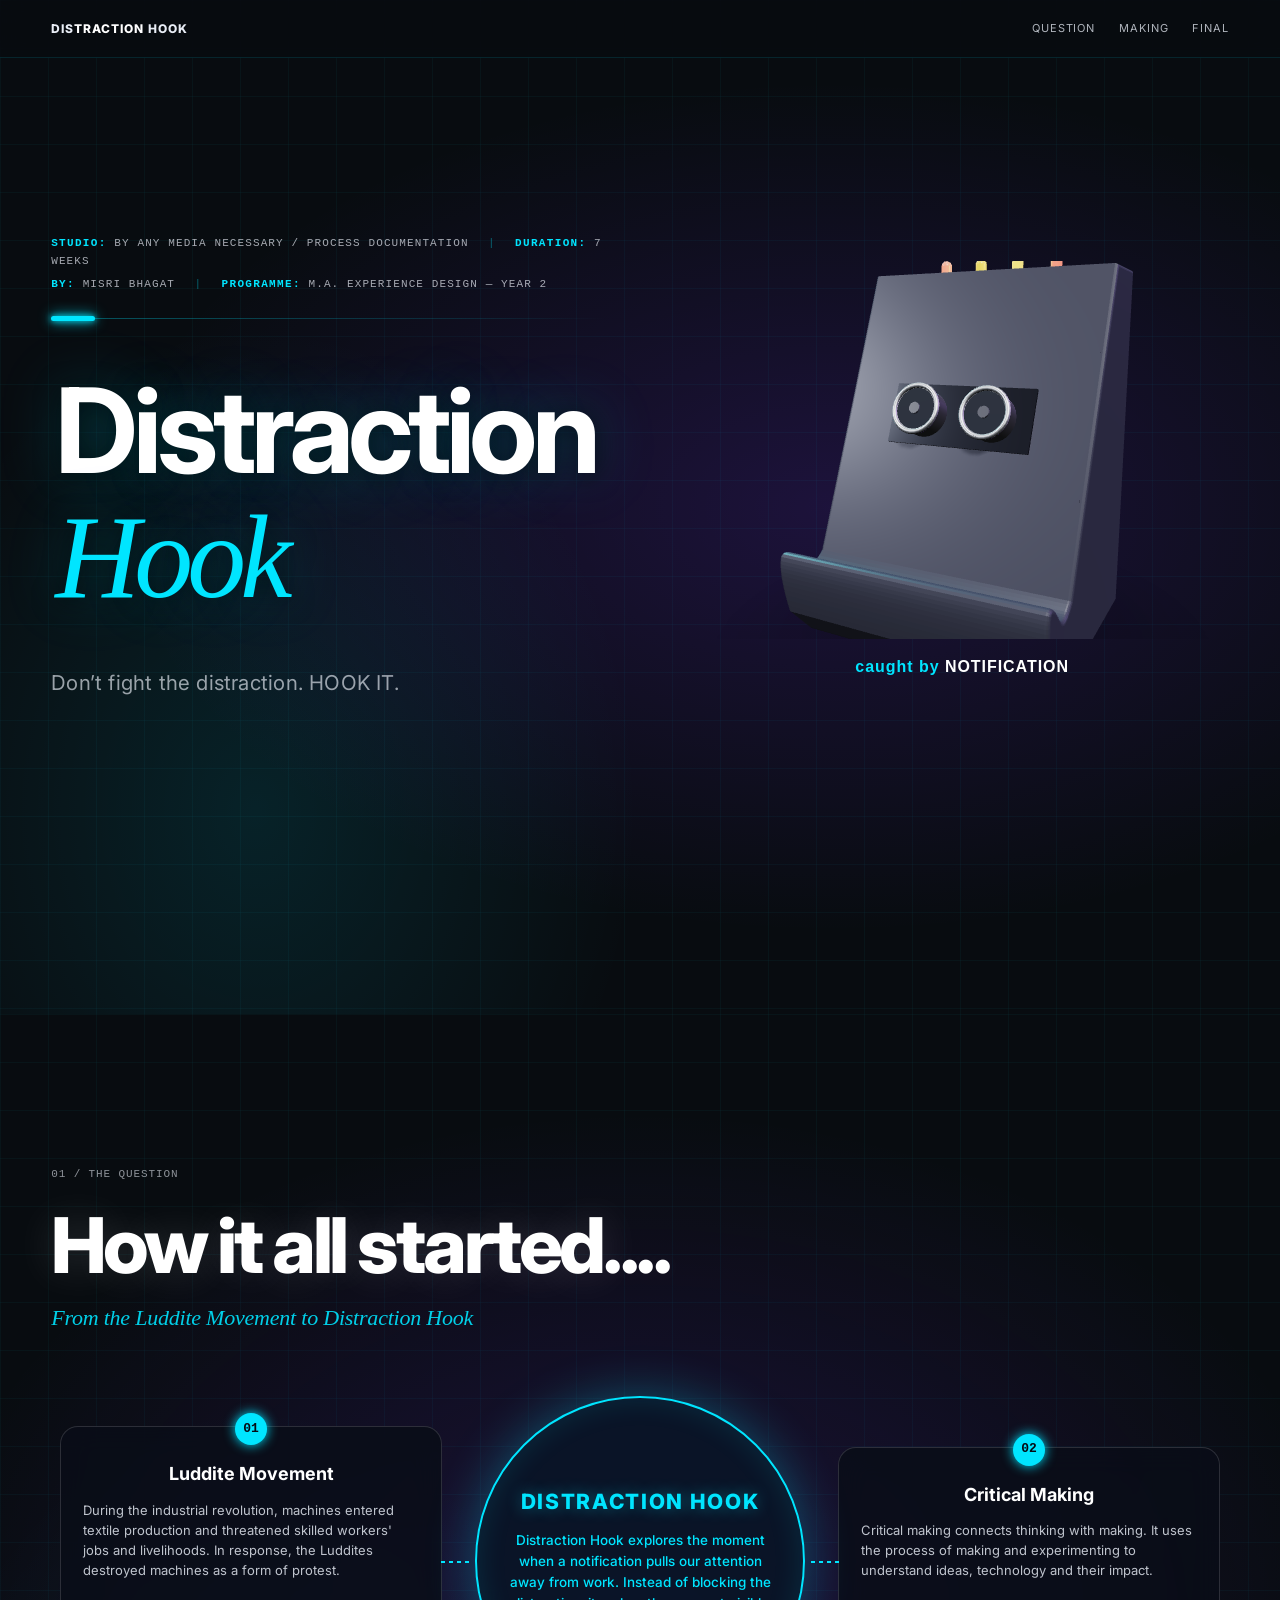
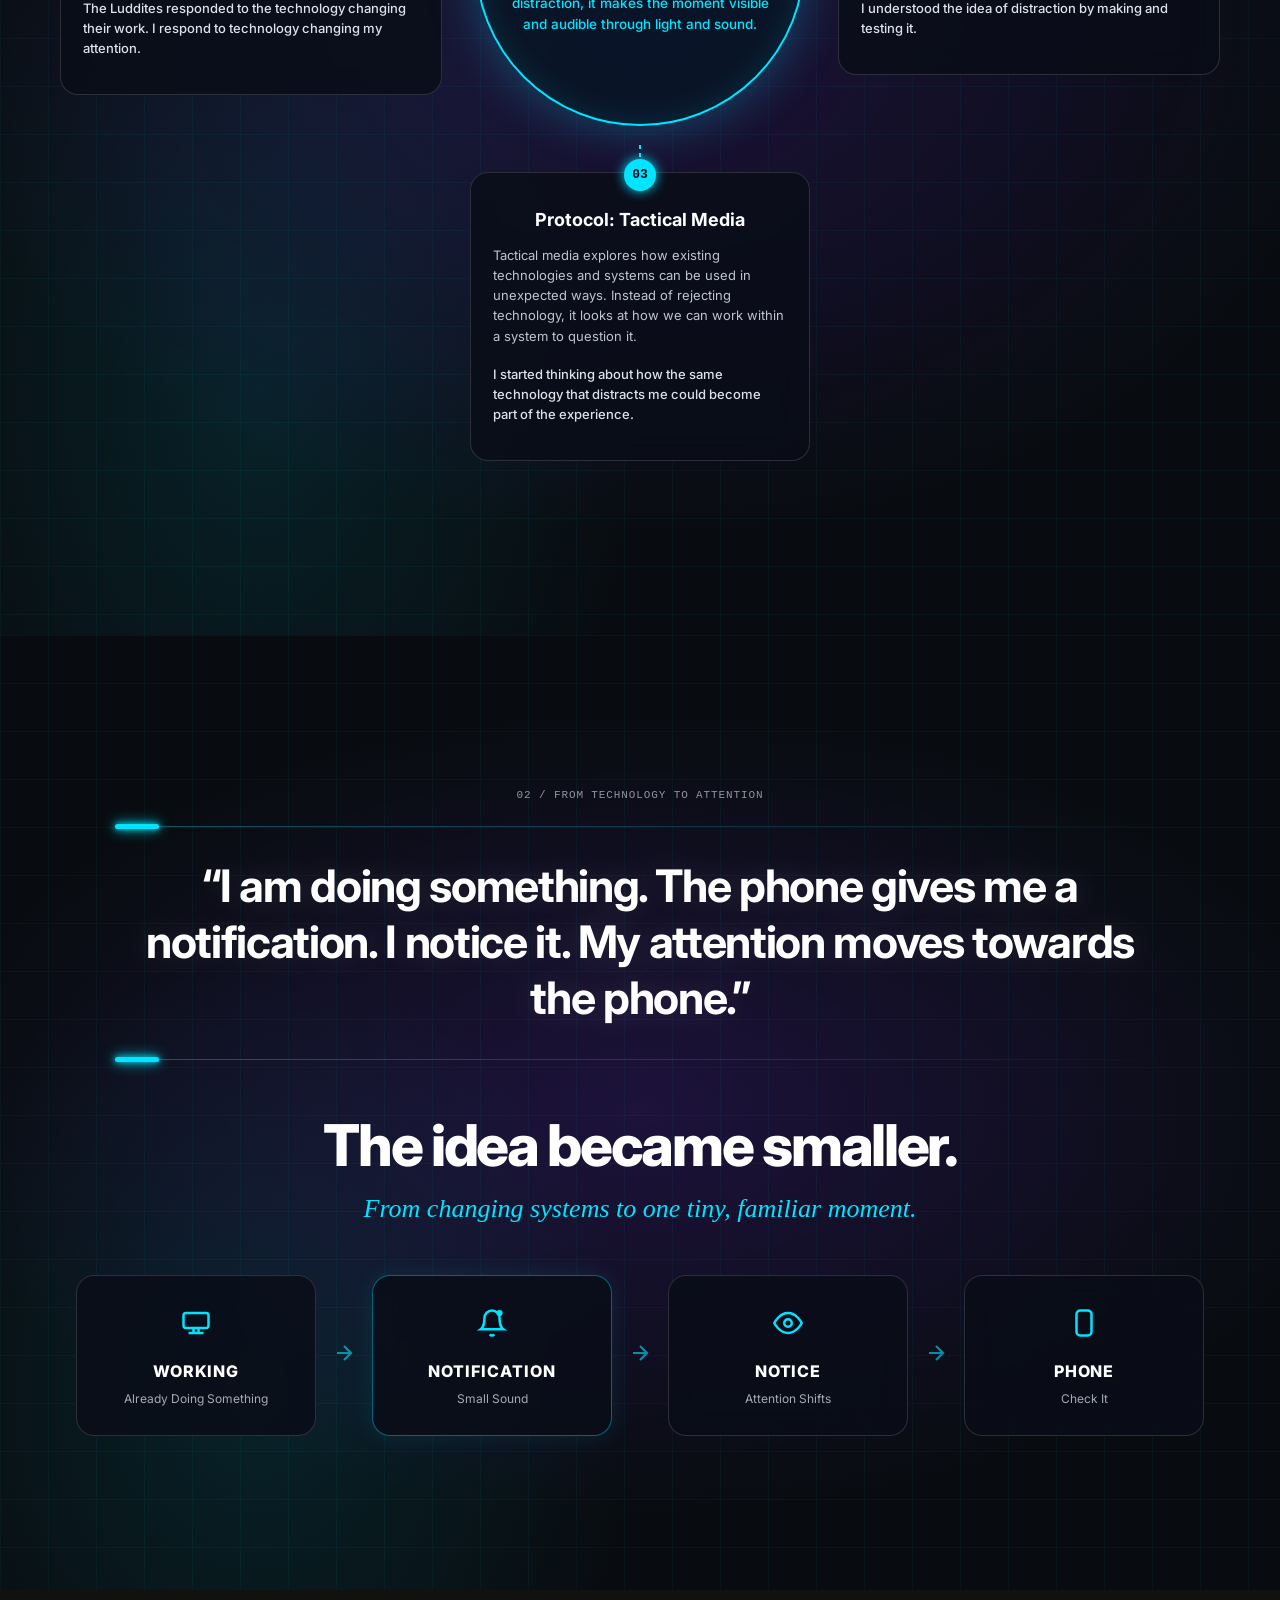
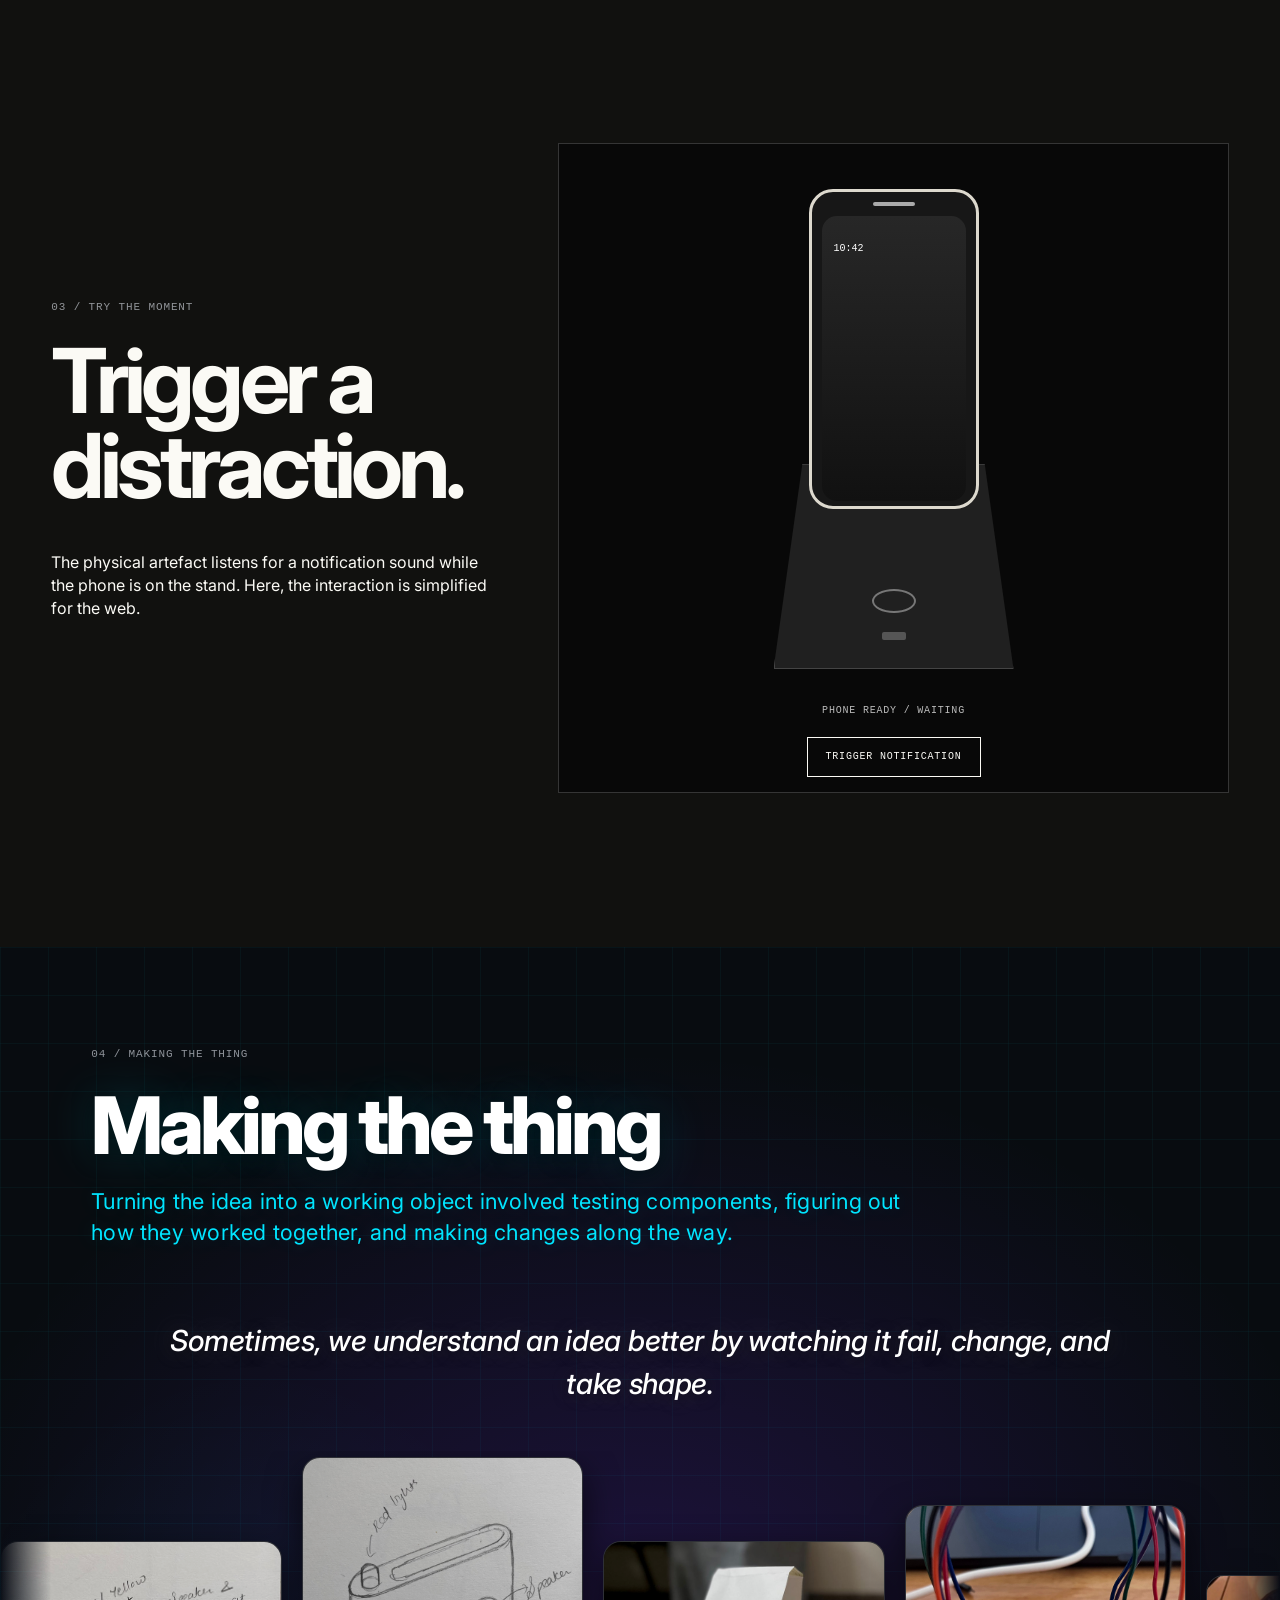
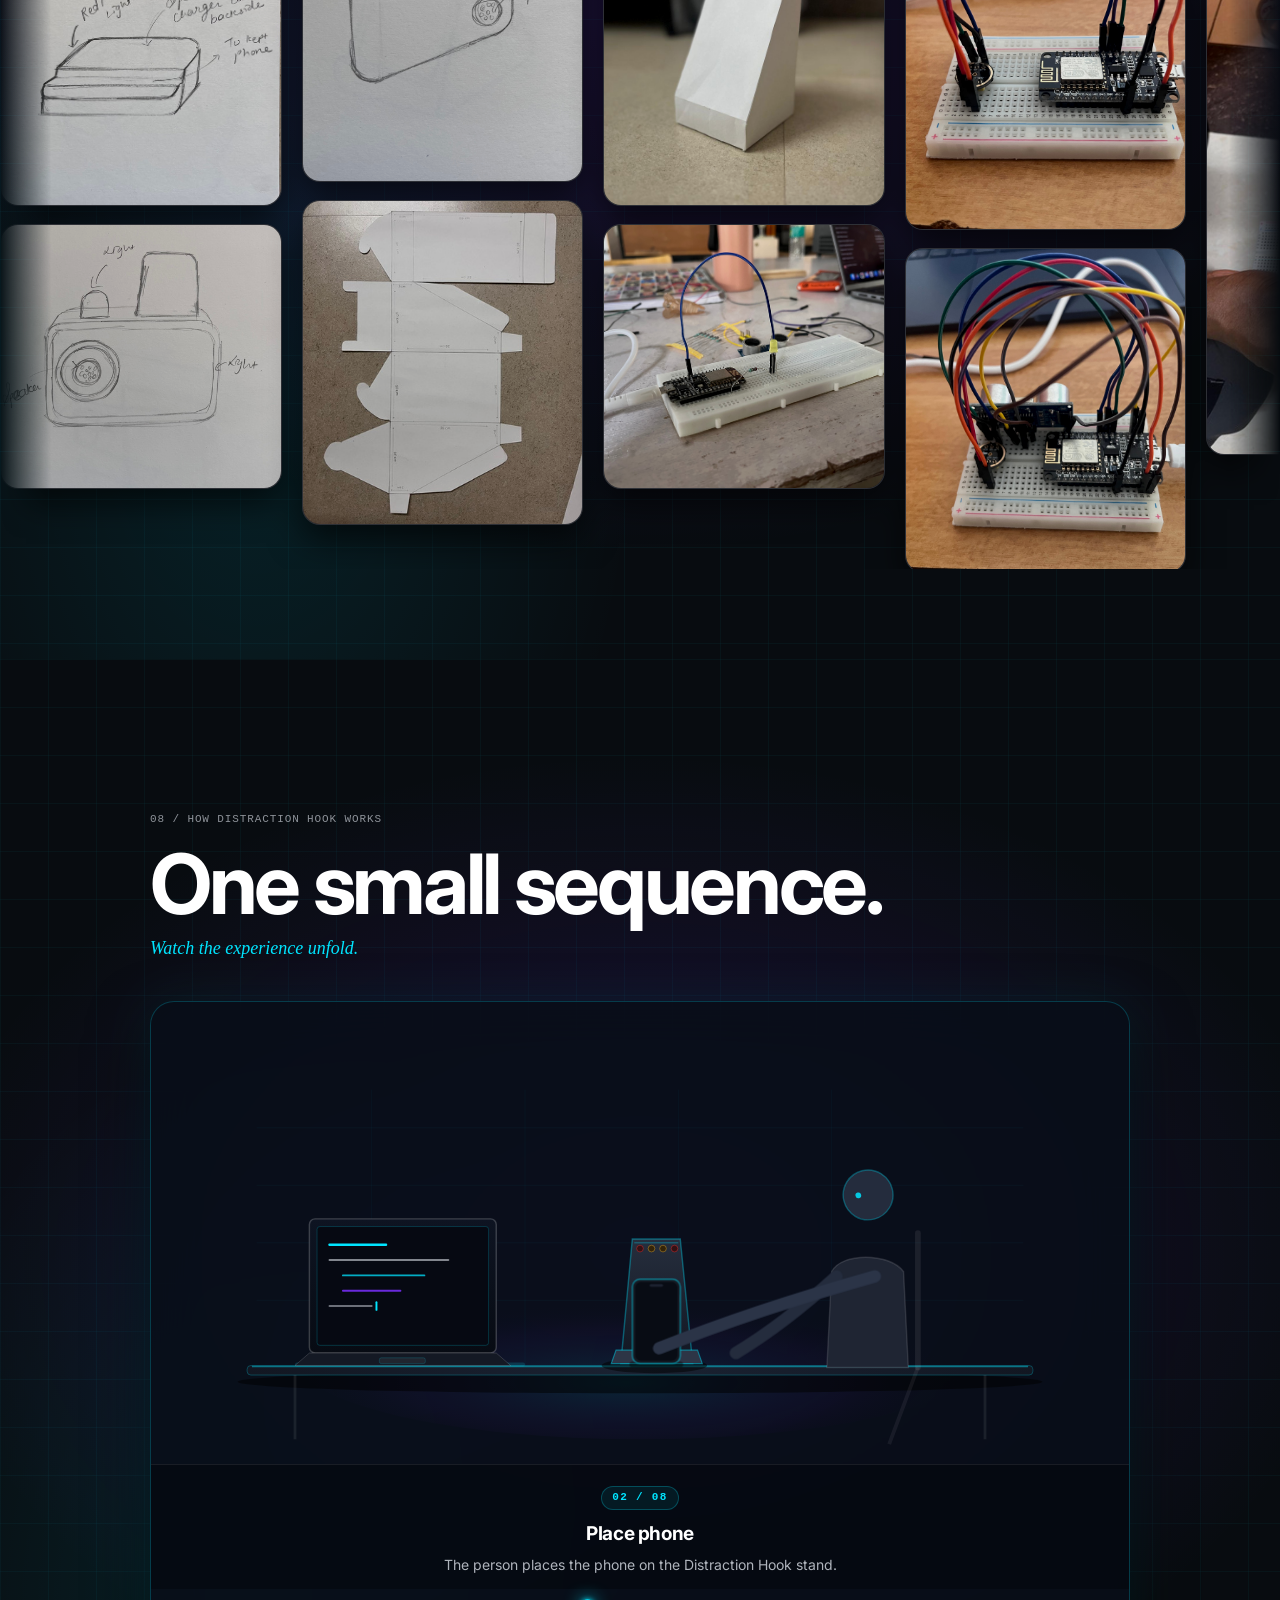
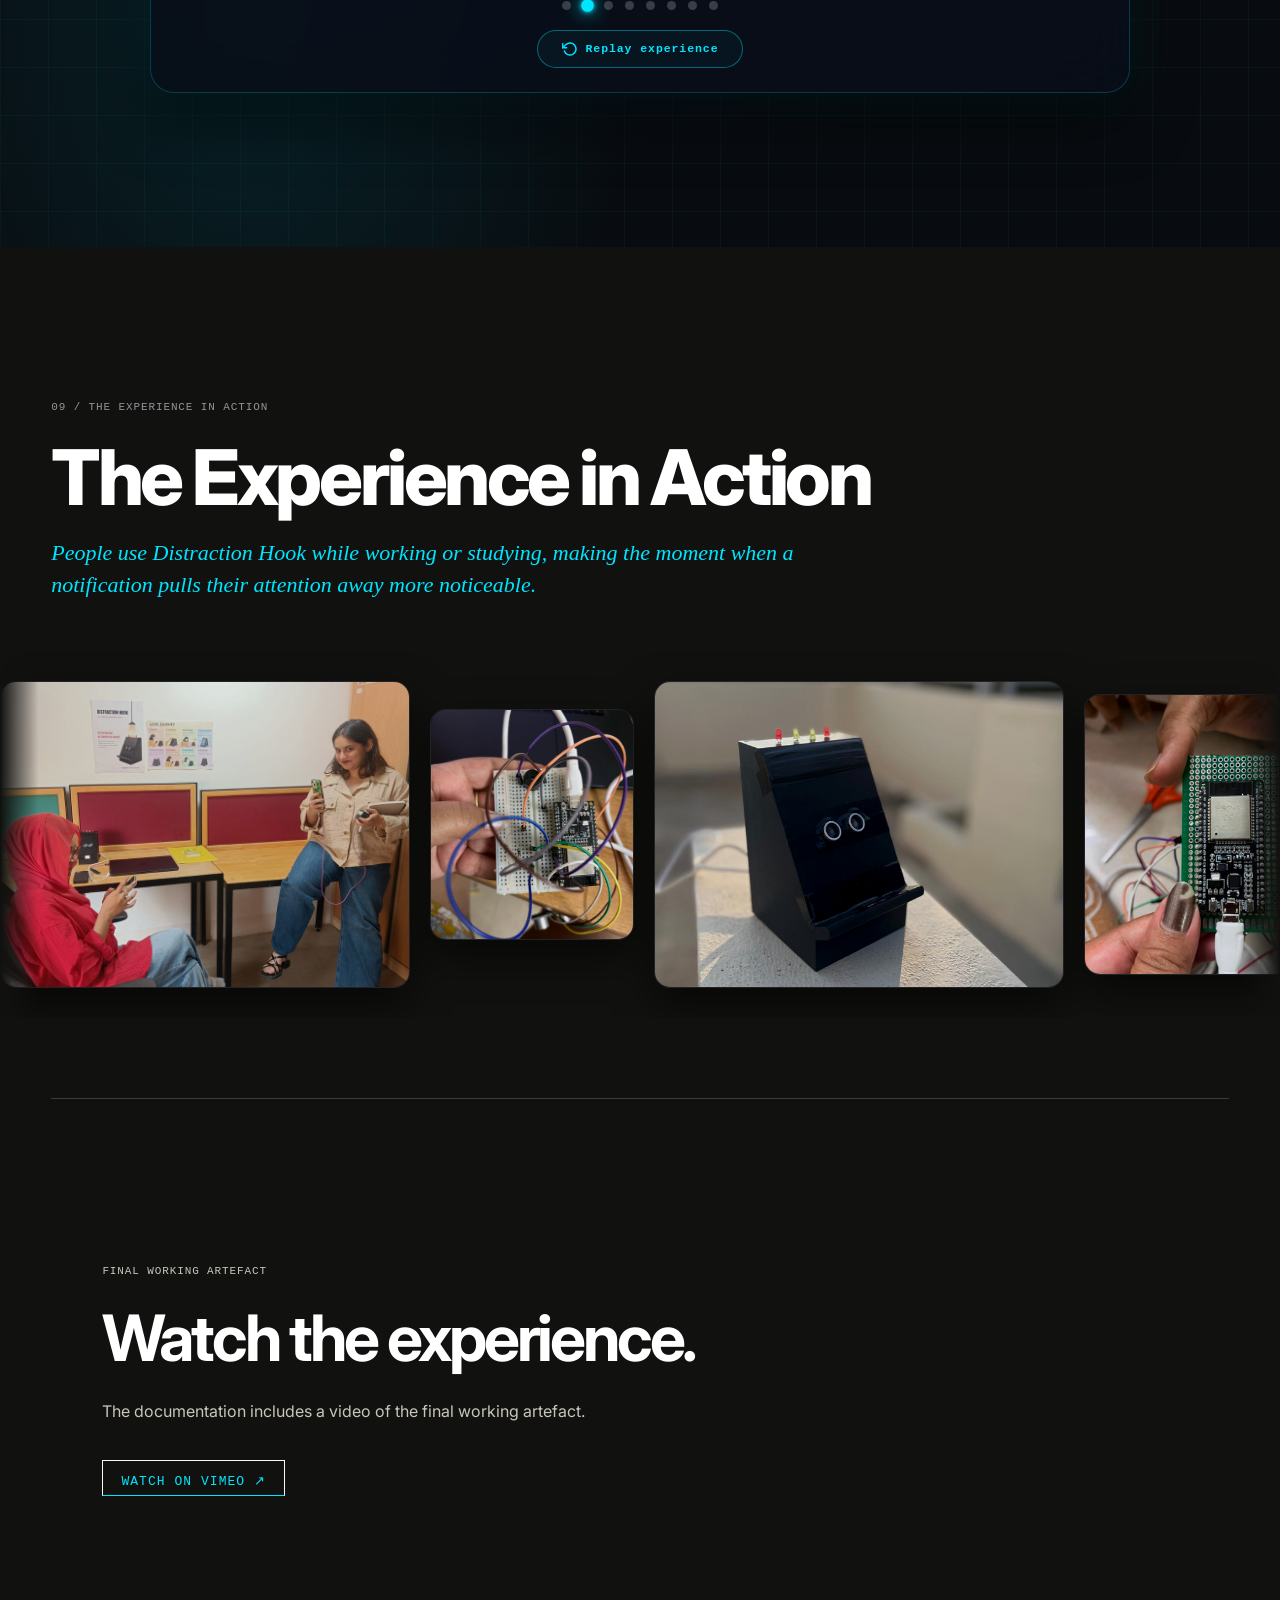
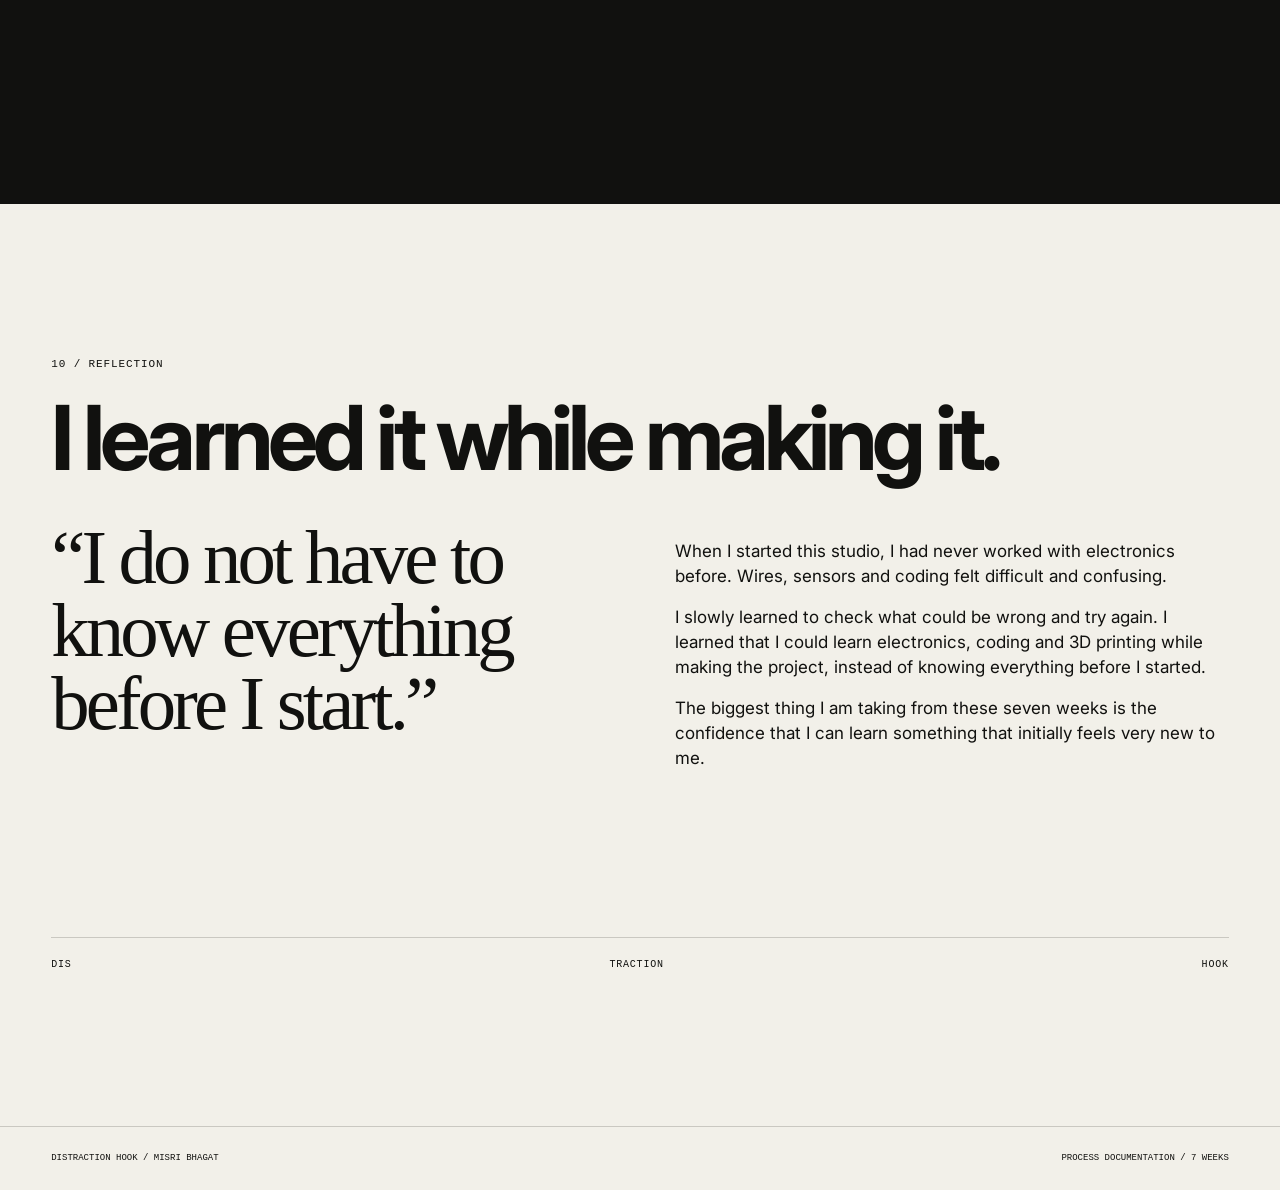
==== index.html @ 0908830f "..." ====
<!doctype html>
<html lang="en">

<head>
  <meta charset="utf-8">
  <meta name="viewport" content="width=device-width, initial-scale=1">
  <meta name="description" content="Distraction Hook — process documentation by Misri Bhagat, M.A. Experience Design.">
  <title>Distraction Hook — Misri Bhagat</title>
  <link rel="preconnect" href="https://fonts.googleapis.com">
  <link rel="preconnect" href="https://fonts.gstatic.com" crossorigin>
  <link href="https://fonts.googleapis.com/css2?family=Inter:wght@400;600;700;800&display=swap" rel="stylesheet">
  <link rel="stylesheet" href="style.css">
  <!-- Three.js 3D WebGL Library -->

</head>

<body>
  <div class="progress" aria-hidden="true"><span id="progressBar"></span></div>

  <header class="site-nav">
    <a class="wordmark" href="#top">DIS<span>TRACTION</span> HOOK</a>
    <nav aria-label="Primary navigation">
      <a href="#question">Question</a>
      <a href="#making">Making</a>
      <a href="#final">Final</a>
    </nav>
  </header>

  <main id="top">

    <!-- 01 HERO -->
    <section class="hero section-pad">

      <div class="hero-copy reveal">

        <!-- ── Context block (TOP) ── -->
        <div class="hero-info-block">
          <p class="eyebrow">
            <span class="meta-label">STUDIO:</span> BY ANY MEDIA NECESSARY / PROCESS DOCUMENTATION<span
              class="meta-pipe"> &nbsp;|&nbsp; </span><span class="meta-label">DURATION:</span> 7 WEEKS
          </p>
          <p class="eyebrow eyebrow-row2">
            <span class="meta-label">BY:</span> MISRI BHAGAT<span class="meta-pipe"> &nbsp;|&nbsp; </span><span
              class="meta-label">PROGRAMME:</span> M.A. EXPERIENCE DESIGN — YEAR 2
          </p>
        </div>

        <!-- ── Blue Line Before Distraction Hook Title ── -->
        <div class="hero-divider-line"></div>

        <!-- ── Title block ── -->
        <div class="hero-title-block">
          <h1>
            Distraction<br><em>Hook</em>
          </h1>
          <p class="hero-question">
            Don’t fight the distraction. HOOK IT.
          </p>
        </div>

      </div>


      <!-- 01 HERO: 360° INTERACTIVE 3D ARTEFACT (TRANSPARENT BACKGROUND) -->
      <figure class="hero-object reveal hook-light-scene">
        <div class="artefact-3d-stage" id="heroArtefactStage">
          <!-- WebGL 3D Canvas (Transparent background preserving site aesthetics) -->
          <div id="hook3dCanvasContainer" class="hook-3d-canvas-container"></div>
        </div>

        <figcaption>
          caught by <span>NOTIFICATION</span>
        </figcaption>
      </figure>

    </section>

    <!-- 02 QUESTION — HOW IT ALL STARTED -->
    <section id="question" class="dark-section tech-bg-section section-pad">
      <div class="question-container narrow-wide reveal">

        <p class="section-number">01 / THE QUESTION</p>
        <h2 class="question-title">
          How it all started....
        </h2>
        <p class="question-subtitle">
          From the Luddite Movement to Distraction Hook
        </p>

        <!-- ── Radial Mind Map / Infographic Diagram Cards ── -->
        <div class="radial-infographic reveal">

          <!-- Node 01: Luddite Movement -->
          <div class="radial-node node-01" id="qCard1">
            <div class="node-badge">01</div>
            <div class="node-content">
              <h3>Luddite Movement</h3>
              <p>During the industrial revolution, machines entered textile production and threatened skilled workers'
                jobs and livelihoods. In response, the Luddites destroyed machines as a form of protest.</p>
              <p class="card-takeaway">The Luddites responded to the technology changing their work. I respond to
                technology changing my attention.</p>
            </div>
            <div class="node-connector line-01" aria-hidden="true"></div>
          </div>

          <!-- Central Focal Hub: DISTRACTION HOOK -->
          <div class="radial-center-hub" id="qCardCenter">
            <div class="hub-core">
              <h3 class="hub-title">DISTRACTION HOOK</h3>
              <p class="hub-description">
                Distraction Hook explores the moment when a notification pulls our attention away from work. Instead of
                blocking the distraction, it makes the moment visible and audible through light and sound.
              </p>
            </div>
          </div>

          <!-- Node 02: Critical Making -->
          <div class="radial-node node-02" id="qCard2">
            <div class="node-badge">02</div>
            <div class="node-content">
              <h3>Critical Making</h3>
              <p>Critical making connects thinking with making. It uses the process of making and experimenting to
                understand ideas, technology and their impact.</p>
              <p class="card-takeaway">I understood the idea of distraction by making and testing it.</p>
            </div>
            <div class="node-connector line-02" aria-hidden="true"></div>
          </div>

          <!-- Node 03: Protocol: Tactical Media -->
          <div class="radial-node node-03" id="qCard3">
            <div class="node-badge">03</div>
            <div class="node-content">
              <h3>Protocol: Tactical Media</h3>
              <p>Tactical media explores how existing technologies and systems can be used in unexpected ways. Instead
                of rejecting technology, it looks at how we can work within a system to question it.</p>
              <p class="card-takeaway">I started thinking about how the same technology that distracts me could become
                part of the experience.</p>
            </div>
            <div class="node-connector line-03" aria-hidden="true"></div>
          </div>

        </div>

      </div>
    </section>

    <!-- 03 ATTENTION — FROM TECHNOLOGY TO ATTENTION (3D HOLOGRAPHIC PIPELINE) -->
    <section class="attention tech-bg-section section-pad" id="attention">
      <div class="attention-container narrow-wide reveal">

        <p class="section-number">02 / FROM TECHNOLOGY TO ATTENTION</p>

        <!-- ── Top Quote Block with Cyan Divider Lines ── -->
        <div class="quote-banner-block">
          <div class="hero-divider-line"></div>
          <p class="banner-quote">
            “I am doing something. The phone gives me a notification. I notice it. My attention moves towards the
            phone.”
          </p>
          <div class="hero-divider-line"></div>
        </div>

        <!-- ── Heading & Subheading ── -->
        <div class="attention-heading">
          <h2>The idea became smaller.</h2>
          <p class="attention-subtitle">From changing systems to one tiny, familiar moment.</p>
        </div>

        <!-- ── 4 Step Sequence Flowchart with Content-Specific Illustrations ── -->
        <div class="attention-sequence-grid">

          <!-- Step 1: WORKING -->
          <div class="sequence-card active-stage-card">
            <div class="card-icon" aria-hidden="true">
              <svg width="30" height="30" viewBox="0 0 24 24" fill="none" stroke="currentColor" stroke-width="2">
                <rect x="2" y="4" width="20" height="12" rx="2" />
                <path d="M6 20h12M10 16v4M14 16v4" />
              </svg>
            </div>
            <h3>WORKING</h3>
            <small>Already Doing Something</small>
          </div>

          <!-- Flow Arrow 1 -->
          <div class="sequence-arrow" aria-hidden="true">
            <svg width="24" height="24" viewBox="0 0 24 24" fill="none" stroke="currentColor" stroke-width="2.2">
              <path d="M5 12h14M12 5l7 7-7 7" />
            </svg>
          </div>

          <!-- Step 2: NOTIFICATION -->
          <div class="sequence-card signal-card">
            <div class="card-icon" aria-hidden="true">
              <svg width="30" height="30" viewBox="0 0 24 24" fill="none" stroke="currentColor" stroke-width="2">
                <path d="M18 8A6 6 0 0 0 6 8c0 7-3 9-3 9h18s-3-2-3-9" />
                <path d="M13.73 21a2 2 0 0 1-3.46 0" />
                <circle cx="18" cy="4" r="2.5" fill="var(--hero-accent)" stroke="none" />
              </svg>
            </div>
            <h3>NOTIFICATION</h3>
            <small>Small Sound</small>
          </div>

          <!-- Flow Arrow 2 -->
          <div class="sequence-arrow" aria-hidden="true">
            <svg width="24" height="24" viewBox="0 0 24 24" fill="none" stroke="currentColor" stroke-width="2.2">
              <path d="M5 12h14M12 5l7 7-7 7" />
            </svg>
          </div>

          <!-- Step 3: NOTICE -->
          <div class="sequence-card">
            <div class="card-icon" aria-hidden="true">
              <svg width="30" height="30" viewBox="0 0 24 24" fill="none" stroke="currentColor" stroke-width="2">
                <path d="M1 12s4-8 11-8 11 8 11 8-4 8-11 8-11-8-11-8z" />
                <circle cx="12" cy="12" r="3" />
              </svg>
            </div>
            <h3>NOTICE</h3>
            <small>Attention Shifts</small>
          </div>

          <!-- Flow Arrow 3 -->
          <div class="sequence-arrow" aria-hidden="true">
            <svg width="24" height="24" viewBox="0 0 24 24" fill="none" stroke="currentColor" stroke-width="2.2">
              <path d="M5 12h14M12 5l7 7-7 7" />
            </svg>
          </div>

          <!-- Step 4: PHONE -->
          <div class="sequence-card">
            <div class="card-icon" aria-hidden="true">
              <svg width="30" height="30" viewBox="0 0 24 24" fill="none" stroke="currentColor" stroke-width="2">
                <rect x="6" y="2" width="12" height="20" rx="3" />
                <line x1="12" y1="18" x2="12.01" y2="18" stroke-width="3" />
              </svg>
            </div>
            <h3>PHONE</h3>
            <small>Check It</small>
          </div>

        </div>

      </div>
    </section>

    <!-- 04 INTERACTION -->
    <section class="interactive dark-section section-pad" id="interaction">
      <div class="interactive-intro reveal">
        <p class="section-number">03 / TRY THE MOMENT</p>
        <h2>Trigger a distraction.</h2>
        <p>The physical artefact listens for a notification sound while the phone is on the stand. Here, the interaction
          is simplified for the web.</p>
      </div>
      <div class="hook-demo reveal" id="hookDemo">
        <div class="demo-phone" aria-live="polite">
          <div class="phone-speaker"></div>
          <div class="phone-screen">
            <span class="phone-time">10:42</span>
            <span class="notification-dot"></span>
            <div class="phone-notification" id="phoneNotification">
              <strong>Notification</strong>
              <span>New message received</span>
            </div>
          </div>
        </div>
        <div class="demo-stand">
          <span class="demo-sensor" aria-hidden="true"></span>
          <div class="demo-lights" aria-label="Artefact indicator lights">
            <i></i><i></i><i></i><i></i>
          </div>
          <div class="demo-speaker" aria-hidden="true"></div>
        </div>
        <p class="demo-status" id="demoStatus">PHONE READY / WAITING</p>
        <button class="trigger-btn" id="triggerBtn" type="button">Trigger notification</button>
        <button class="reset-btn" id="resetBtn" type="button" hidden>Reset</button>
      </div>
    </section>

    <!-- 05 MAKING THE THING (PAGE 5) -->
    <section id="making" class="making-page tech-bg-section section-pad">
      <div class="making-header-container reveal">
        <p class="section-number">04 / MAKING THE THING</p>

        <!-- Main Title & Subtitle -->
        <h2 class="making-main-title">Making the thing</h2>
        <p class="making-subtitle">
          Turning the idea into a working object involved testing components, figuring out how they worked together, and
          making changes along the way.
        </p>

        <!-- Center Quote in White and Italics -->
        <div class="making-quote-wrap">
          <p class="making-center-quote">
            <em>Sometimes, we understand an idea better by watching it fail, change, and take shape.</em>
          </p>
        </div>
      </div>

      <!-- Continuous Horizontally Scrolling Photographic Marquee -->
      <div class="marquee-container-outer reveal" id="makingMarqueeOuter">
        <div class="marquee-track" id="makingMarqueeTrack">
          <!-- SET 1 (Chronological hierarchy: Sketches -> Electronics -> 3D Printing -> Assembly inside 3D Print) -->
          <div class="marquee-set">
            <!-- 1. SKETCHES: Col 1 (2 cards: med + med) -->
            <div class="marquee-col col-1">
              <div class="shape-card card-med">
                <img src="assets/p13_img1.jpeg" alt="Initial phone stand concept pencil sketch" loading="lazy" />
              </div>
              <div class="shape-card card-med">
                <img src="assets/p13_img4.jpeg" alt="Front and side elevation sketch with speaker and light"
                  loading="lazy" />
              </div>
            </div>

            <!-- 1. SKETCHES & PAPER DRAFTS: Col 2 (2 cards: tall + tall, offset up) -->
            <div class="marquee-col col-2 col-offset-up">
              <div class="shape-card card-tall">
                <img src="assets/p13_img5.jpeg" alt="Concept sketch showing speaker and top indicator lights"
                  loading="lazy" />
              </div>
              <div class="shape-card card-tall">
                <img src="assets/p15_img2.jpeg" alt="2D paper folding net template with dimensions" loading="lazy" />
              </div>
            </div>

            <!-- 1 to 2. PAPER MOCKUP TO ELECTRONICS: Col 3 (2 cards: med + med) -->
            <div class="marquee-col col-3">
              <div class="shape-card card-med">
                <img src="assets/p15_img3.jpeg" alt="Folded 1:1 scale paper prototype stand" loading="lazy" />
              </div>
              <div class="shape-card card-med">
                <img src="assets/p12_img2.jpeg" alt="ESP32 microcontroller on breadboard with single LED"
                  loading="lazy" />
              </div>
            </div>

            <!-- 2. JOINING ELECTRONICS: Col 4 (2 cards: tall + tall, offset down) -->
            <div class="marquee-col col-4 col-offset-down">
              <div class="shape-card card-tall">
                <img src="assets/p11_img2.jpeg" alt="Microphone sensor module wired to ESP32 on breadboard"
                  loading="lazy" />
              </div>
              <div class="shape-card card-tall">
                <img src="assets/p12_img3.jpeg"
                  alt="Combined components: ESP32, ultrasonic sensor, buzzer, and jumper wires" loading="lazy" />
              </div>
            </div>

            <!-- 2. ELECTRONICS DEBUGGING: Col 5 (Single Center Hero Card) -->
            <div class="marquee-col col-5 col-single">
              <div class="shape-card card-center-hero">
                <img src="assets/p28_img5.jpeg"
                  alt="Hand holding breadboard with tangled wiring and sensor array during debugging" loading="lazy" />
              </div>
            </div>

            <!-- 3. 3D CAD MODELING: Col 6 (2 cards: tall + tall, offset up) -->
            <div class="marquee-col col-6 col-offset-up">
              <div class="shape-card card-tall">
                <img src="assets/p17_img1.png" alt="Fusion 360 side profile parametric CAD model" loading="lazy" />
              </div>
              <div class="shape-card card-tall">
                <img src="assets/p17_img4.png" alt="Fusion 360 top view with indicator LED holes and back rail slots"
                  loading="lazy" />
              </div>
            </div>

            <!-- 3. 3D PRINTING: Col 7 (2 cards: short + tall) -->
            <div class="marquee-col col-7">
              <div class="shape-card card-short">
                <img src="assets/p16_img1.jpeg" alt="First 3D print in solid blue material" loading="lazy" />
              </div>
              <div class="shape-card card-tall">
                <img src="assets/p18_img2.jpeg" alt="FDM 3D printer bed printing hollow enclosure" loading="lazy" />
              </div>
            </div>

            <!-- 4. ENCLOSURE REDESIGN & FITTING ELECTRONICS: Col 8 (2 cards: tall + tall, offset down) -->
            <div class="marquee-col col-8 col-offset-down">
              <div class="shape-card card-tall">
                <img src="assets/p18_img3.jpeg" alt="3D printed stand with sliding back panel for electronics access"
                  loading="lazy" />
              </div>
              <div class="shape-card card-tall">
                <img src="assets/p28_img3.jpeg"
                  alt="Fitting electronics, taped LEDs, and wire bundles inside the hollow 3D-printed body"
                  loading="lazy" />
              </div>
            </div>

            <!-- 4. SENSOR RETROFIT & FINAL ARTEFACT: Col 9 (2 cards: short + tall) -->
            <div class="marquee-col col-9">
              <div class="shape-card card-short">
                <img src="assets/p21_img1.jpeg"
                  alt="Melting openings on the front of the 3D-printed body to mount the proximity sensor outside"
                  loading="lazy" />
              </div>
              <div class="shape-card card-tall">
                <img src="assets/p28_img1.jpeg"
                  alt="Final assembled Distraction Hook stand with electronics and glowing lights inside"
                  loading="lazy" />
              </div>
            </div>
          </div>

          <!-- SET 2 (Identical Clone for continuous infinite marquee looping) -->
          <div class="marquee-set" aria-hidden="true">
            <!-- 1. SKETCHES: Col 1 -->
            <div class="marquee-col col-1">
              <div class="shape-card card-med">
                <img src="assets/p13_img1.jpeg" alt="" loading="lazy" />
              </div>
              <div class="shape-card card-med">
                <img src="assets/p13_img4.jpeg" alt="" loading="lazy" />
              </div>
            </div>

            <!-- 1. SKETCHES & PAPER DRAFTS: Col 2 -->
            <div class="marquee-col col-2 col-offset-up">
              <div class="shape-card card-tall">
                <img src="assets/p13_img5.jpeg" alt="" loading="lazy" />
              </div>
              <div class="shape-card card-tall">
                <img src="assets/p15_img2.jpeg" alt="" loading="lazy" />
              </div>
            </div>

            <!-- 1 to 2. PAPER MOCKUP TO ELECTRONICS: Col 3 -->
            <div class="marquee-col col-3">
              <div class="shape-card card-med">
                <img src="assets/p15_img3.jpeg" alt="" loading="lazy" />
              </div>
              <div class="shape-card card-med">
                <img src="assets/p12_img2.jpeg" alt="" loading="lazy" />
              </div>
            </div>

            <!-- 2. JOINING ELECTRONICS: Col 4 -->
            <div class="marquee-col col-4 col-offset-down">
              <div class="shape-card card-tall">
                <img src="assets/p11_img2.jpeg" alt="" loading="lazy" />
              </div>
              <div class="shape-card card-tall">
                <img src="assets/p12_img3.jpeg" alt="" loading="lazy" />
              </div>
            </div>

            <!-- 2. ELECTRONICS DEBUGGING: Col 5 -->
            <div class="marquee-col col-5 col-single">
              <div class="shape-card card-center-hero">
                <img src="assets/p28_img5.jpeg" alt="" loading="lazy" />
              </div>
            </div>

            <!-- 3. 3D CAD MODELING: Col 6 -->
            <div class="marquee-col col-6 col-offset-up">
              <div class="shape-card card-tall">
                <img src="assets/p17_img1.png" alt="" loading="lazy" />
              </div>
              <div class="shape-card card-tall">
                <img src="assets/p17_img4.png" alt="" loading="lazy" />
              </div>
            </div>

            <!-- 3. 3D PRINTING: Col 7 -->
            <div class="marquee-col col-7">
              <div class="shape-card card-short">
                <img src="assets/p16_img1.jpeg" alt="" loading="lazy" />
              </div>
              <div class="shape-card card-tall">
                <img src="assets/p18_img2.jpeg" alt="" loading="lazy" />
              </div>
            </div>

            <!-- 4. ENCLOSURE REDESIGN & FITTING ELECTRONICS: Col 8 -->
            <div class="marquee-col col-8 col-offset-down">
              <div class="shape-card card-tall">
                <img src="assets/p18_img3.jpeg" alt="" loading="lazy" />
              </div>
              <div class="shape-card card-tall">
                <img src="assets/p28_img3.jpeg" alt="" loading="lazy" />
              </div>
            </div>

            <!-- 4. SENSOR RETROFIT & FINAL ARTEFACT: Col 9 -->
            <div class="marquee-col col-9">
              <div class="shape-card card-short">
                <img src="assets/p21_img1.jpeg" alt="" loading="lazy" />
              </div>
              <div class="shape-card card-tall">
                <img src="assets/p28_img1.jpeg" alt="" loading="lazy" />
              </div>
            </div>
          </div>
        </div>

      </div>
    </section>

    <!-- 08 HOW IT WORKS — Minimal Editorial Animated Sequence -->
    <section class="journey-anim tech-bg-section section-pad" id="journey">
      <div class="section-heading reveal">
        <p class="section-number">08 / HOW DISTRACTION HOOK WORKS</p>
        <h2>One small sequence.</h2>
        <p class="journey-anim-sub">Watch the experience unfold.</p>
      </div>

      <!-- Animated Scene Container -->
      <div class="sequence-scene reveal" id="sequenceScene">
        <!-- SVG Vector Scene -->
        <div class="scene-stage-wrap" id="sceneStageWrap">
          <svg class="scene-stage-svg" id="sceneStageSvg" viewBox="0 0 960 440" preserveAspectRatio="xMidYMid meet" aria-label="Distraction Hook interaction sequence">
            <defs>
              <filter id="cyanGlow" x="-30%" y="-30%" width="160%" height="160%">
                <feGaussianBlur stdDeviation="5" result="blur" />
                <feMerge>
                  <feMergeNode in="blur" />
                  <feMergeNode in="SourceGraphic" />
                </feMerge>
              </filter>
              <filter id="redLedGlow" x="-60%" y="-60%" width="220%" height="220%">
                <feGaussianBlur in="SourceGraphic" stdDeviation="6" result="blur" />
                <feMerge>
                  <feMergeNode in="blur" />
                  <feMergeNode in="SourceGraphic" />
                </feMerge>
              </filter>
              <filter id="amberLedGlow" x="-60%" y="-60%" width="220%" height="220%">
                <feGaussianBlur in="SourceGraphic" stdDeviation="6" result="blur" />
                <feMerge>
                  <feMergeNode in="blur" />
                  <feMergeNode in="SourceGraphic" />
                </feMerge>
              </filter>
              <linearGradient id="deskGrad" x1="0%" y1="0%" x2="100%" y2="0%">
                <stop offset="0%" stop-color="#121722" />
                <stop offset="50%" stop-color="#1a2232" />
                <stop offset="100%" stop-color="#121722" />
              </linearGradient>
              <linearGradient id="standGrad" x1="0%" y1="0%" x2="0%" y2="100%">
                <stop offset="0%" stop-color="#262e3d" />
                <stop offset="100%" stop-color="#111622" />
              </linearGradient>
              <linearGradient id="laptopGrad" x1="0%" y1="0%" x2="0%" y2="100%">
                <stop offset="0%" stop-color="#0e1422" />
                <stop offset="100%" stop-color="#070b13" />
              </linearGradient>
              <radialGradient id="deskPool" cx="48%" cy="65%" r="50%">
                <stop offset="0%" stop-color="rgba(0, 229, 255, 0.12)" />
                <stop offset="65%" stop-color="rgba(123, 47, 255, 0.04)" />
                <stop offset="100%" stop-color="transparent" />
              </radialGradient>
            </defs>

            <!-- Subtle Grid & Lighting within Stage -->
            <ellipse cx="480" cy="340" rx="360" ry="85" fill="url(#deskPool)" />
            <g stroke="rgba(0, 229, 255, 0.04)" stroke-width="1">
              <line x1="80" y1="100" x2="880" y2="100" />
              <line x1="80" y1="160" x2="880" y2="160" />
              <line x1="80" y1="220" x2="880" y2="220" />
              <line x1="80" y1="280" x2="880" y2="280" />
              <line x1="200" y1="60" x2="200" y2="350" />
              <line x1="360" y1="60" x2="360" y2="350" />
              <line x1="520" y1="60" x2="520" y2="350" />
              <line x1="680" y1="60" x2="680" y2="350" />
            </g>

            <!-- DESK -->
            <g id="svgDesk">
              <ellipse cx="480" cy="365" rx="420" ry="12" fill="rgba(0,0,0,0.5)" />
              <rect x="70" y="348" width="820" height="10" rx="4" fill="url(#deskGrad)" stroke="rgba(0, 229, 255, 0.25)" stroke-width="1" />
              <line x1="75" y1="349" x2="885" y2="349" stroke="rgba(0, 229, 255, 0.45)" stroke-width="1.5" />
              <line x1="120" y1="358" x2="120" y2="425" stroke="rgba(255,255,255,0.08)" stroke-width="3" />
              <line x1="840" y1="358" x2="840" y2="425" stroke="rgba(255,255,255,0.08)" stroke-width="3" />
              <!-- Desk Mat -->
              <rect x="120" y="345" width="240" height="4" rx="2" fill="rgba(0, 229, 255, 0.16)" />
            </g>

            <!-- LAPTOP (Left) -->
            <g id="svgLaptop">
              <rect x="135" y="195" width="195" height="140" rx="6" fill="url(#laptopGrad)" stroke="rgba(255,255,255,0.2)" stroke-width="1.5" />
              <rect x="143" y="203" width="179" height="124" rx="3" fill="#060912" stroke="rgba(0, 229, 255, 0.2)" stroke-width="1" />
              <!-- Glowing Cyan Screen Code Lines -->
              <g class="laptop-lines" stroke-linecap="round">
                <line class="ll l1" x1="156" y1="222" x2="215" y2="222" stroke="var(--hero-accent)" stroke-width="2.5" />
                <line class="ll l2" x1="156" y1="238" x2="280" y2="238" stroke="rgba(232, 237, 245, 0.55)" stroke-width="2" />
                <line class="ll l3" x1="170" y1="254" x2="255" y2="254" stroke="rgba(0, 229, 255, 0.75)" stroke-width="2" />
                <line class="ll l4" x1="170" y1="270" x2="230" y2="270" stroke="rgba(123, 47, 255, 0.85)" stroke-width="2" />
                <line class="ll l5" x1="156" y1="286" x2="200" y2="286" stroke="rgba(232, 237, 245, 0.45)" stroke-width="2" />
                <line class="laptop-cursor" x1="205" y1="282" x2="205" y2="290" stroke="var(--hero-accent)" stroke-width="2" />
              </g>
              <!-- Laptop Keyboard Deck -->
              <polygon points="120,348 345,348 330,335 135,335" fill="#141924" stroke="rgba(255,255,255,0.15)" stroke-width="1" />
              <rect x="208" y="340" width="48" height="6" rx="2" fill="rgba(255,255,255,0.05)" stroke="rgba(0,229,255,0.2)" stroke-width="0.8" />
            </g>

            <!-- DISTRACTION HOOK STAND (Center) -->
            <g id="svgStand">
              <ellipse cx="495" cy="348" rx="55" ry="8" fill="rgba(0,0,0,0.5)" />
              <!-- Slanted 3D Body -->
              <polygon points="460,346 535,346 522,216 472,216" fill="url(#standGrad)" stroke="rgba(0, 229, 255, 0.35)" stroke-width="1.5" />
              <!-- Beveled Edge Line -->
              <line x1="474" y1="220" x2="520" y2="220" stroke="rgba(0, 229, 255, 0.4)" stroke-width="1" />
              <!-- Front Rest Ledge (where phone sits) -->
              <polygon points="450,346 545,346 540,332 455,332" fill="#2d3546" stroke="rgba(0, 229, 255, 0.45)" stroke-width="1.2" />

              <!-- Ultrasonic Sensor Eyes -->
              <g class="stand-sensor">
                <circle cx="486" cy="278" r="11" fill="#0d1117" stroke="rgba(255,255,255,0.4)" stroke-width="1.5" />
                <circle cx="486" cy="278" r="7" fill="#1e2533" stroke="rgba(0,229,255,0.5)" stroke-width="1" />
                <circle cx="486" cy="278" r="3" fill="#00e5ff" opacity="0.6" />
                <circle cx="510" cy="278" r="11" fill="#0d1117" stroke="rgba(255,255,255,0.4)" stroke-width="1.5" />
                <circle cx="510" cy="278" r="7" fill="#1e2533" stroke="rgba(0,229,255,0.5)" stroke-width="1" />
                <circle cx="510" cy="278" r="3" fill="#00e5ff" opacity="0.6" />
              </g>

              <!-- 4 LEDs on Top Face -->
              <g id="svgStandLeds">
                <circle id="svgLed1" class="svg-led led-red" cx="480" cy="226" r="3.5" fill="#331114" stroke="rgba(255,50,50,0.4)" stroke-width="1" />
                <circle id="svgLed2" class="svg-led led-amber" cx="492" cy="226" r="3.5" fill="#33240a" stroke="rgba(242,182,50,0.4)" stroke-width="1" />
                <circle id="svgLed3" class="svg-led led-amber" cx="504" cy="226" r="3.5" fill="#33240a" stroke="rgba(242,182,50,0.4)" stroke-width="1" />
                <circle id="svgLed4" class="svg-led led-red" cx="516" cy="226" r="3.5" fill="#331114" stroke="rgba(255,50,50,0.4)" stroke-width="1" />
              </g>

              <!-- Buzzer Soundwaves (Pulses in step 5) -->
              <g id="svgBuzzerWaves" class="svg-buzzer-waves" opacity="0">
                <path d="M 462 230 A 30 30 0 0 0 462 290" fill="none" stroke="var(--hero-accent)" stroke-width="2" stroke-linecap="round" opacity="0.85" />
                <path d="M 450 220 A 44 44 0 0 0 450 300" fill="none" stroke="var(--hero-accent)" stroke-width="1.6" stroke-linecap="round" opacity="0.6" />
                <path d="M 438 210 A 58 58 0 0 0 438 310" fill="none" stroke="var(--hero-accent)" stroke-width="1.2" stroke-linecap="round" opacity="0.4" />
                <path d="M 534 230 A 30 30 0 0 1 534 290" fill="none" stroke="var(--hero-accent)" stroke-width="2" stroke-linecap="round" opacity="0.85" />
                <path d="M 546 220 A 44 44 0 0 1 546 300" fill="none" stroke="var(--hero-accent)" stroke-width="1.6" stroke-linecap="round" opacity="0.6" />
                <path d="M 558 210 A 58 58 0 0 1 558 310" fill="none" stroke="var(--hero-accent)" stroke-width="1.2" stroke-linecap="round" opacity="0.4" />
              </g>
            </g>

            <!-- SMARTPHONE -->
            <g id="svgPhone" class="svg-phone-obj">
              <rect class="phone-drop-shadow" x="-3" y="86" width="56" height="6" rx="3" fill="rgba(0,0,0,0.4)" />
              <rect class="phone-casing" x="0" y="0" width="50" height="88" rx="8" fill="#151922" stroke="rgba(0, 229, 255, 0.45)" stroke-width="1.5" />
              <rect x="3" y="3" width="44" height="82" rx="6" fill="#080c14" />
              <rect x="18" y="5" width="14" height="3" rx="1.5" fill="#1c2230" />
              <!-- Notification Pop-up Banner -->
              <g id="svgPhoneNotif" class="svg-phone-notif" opacity="0" transform="translate(0, -6)">
                <rect x="5" y="16" width="40" height="24" rx="4" fill="rgba(240, 245, 255, 0.95)" stroke="var(--hero-accent)" stroke-width="1" />
                <circle cx="12" cy="24" r="3" fill="#e4372f" />
                <rect x="18" y="21" width="22" height="2.5" rx="1" fill="#111111" />
                <rect x="18" y="26" width="16" height="2" rx="1" fill="#666666" />
                <rect x="18" y="31" width="20" height="2" rx="1" fill="#00a8cc" />
              </g>
            </g>

            <!-- PERSON SILHOUETTE (Seated at Right) -->
            <g id="svgPerson" class="svg-person-obj">
              <line x1="770" y1="210" x2="770" y2="350" stroke="rgba(255,255,255,0.08)" stroke-width="6" stroke-linecap="round" />
              <line x1="770" y1="350" x2="740" y2="430" stroke="rgba(255,255,255,0.06)" stroke-width="4" />
              <path id="svgPersonTorso" d="M 680 250 C 690 230, 740 230, 755 250 L 760 350 L 675 350 Z" fill="#1f2533" stroke="rgba(255,255,255,0.12)" stroke-width="1.5" />
              <!-- Head Group -->
              <g id="svgHeadGroup">
                <circle id="svgHead" cx="718" cy="170" r="26" fill="#242c3d" stroke="rgba(0, 229, 255, 0.3)" stroke-width="1.5" />
                <circle id="svgGaze" cx="704" cy="170" r="3" fill="var(--hero-accent)" opacity="0.85" />
              </g>
              <!-- Arms with Smooth Paths -->
              <path id="svgArmLeft" class="svg-arm-path" d="M 685 255 Q 640 295, 590 325" fill="none" stroke="#242c3d" stroke-width="13" stroke-linecap="round" stroke-linejoin="round" />
              <path id="svgArmRight" class="svg-arm-path" d="M 725 255 Q 675 295, 615 330" fill="none" stroke="#2b3447" stroke-width="13" stroke-linecap="round" stroke-linejoin="round" />
            </g>
          </svg>
        </div>

        <!-- Captions & Step Progress Info -->
        <div class="sequence-caption-bar">
          <span class="caption-step-badge" id="seqStepBadge">01 / 08</span>
          <h3 class="caption-step-title" id="seqStepTitle">Approach</h3>
          <p class="caption-step-desc" id="seqStepDesc">A person arrives at the desk with their phone.</p>
        </div>

        <!-- Step Indicator Dots -->
        <div class="scene-steps-indicator" id="seqDotsIndicator" aria-label="Sequence step selector">
          <button type="button" class="step-dot active" data-step="0" aria-label="Step 1: Approach"></button>
          <button type="button" class="step-dot" data-step="1" aria-label="Step 2: Place phone"></button>
          <button type="button" class="step-dot" data-step="2" aria-label="Step 3: Start working"></button>
          <button type="button" class="step-dot" data-step="3" aria-label="Step 4: Notification"></button>
          <button type="button" class="step-dot" data-step="4" aria-label="Step 5: Hook responds"></button>
          <button type="button" class="step-dot" data-step="5" aria-label="Step 6: Attention shifts"></button>
          <button type="button" class="step-dot" data-step="6" aria-label="Step 7: Check phone"></button>
          <button type="button" class="step-dot" data-step="7" aria-label="Step 8: Response stops"></button>
        </div>

        <!-- Replay Button -->
        <div class="replay-wrap">
          <button type="button" class="replay-btn" id="replayBtn">
            <svg width="16" height="16" viewBox="0 0 24 24" fill="none" stroke="currentColor" stroke-width="2.2" stroke-linecap="round" stroke-linejoin="round"><path d="M1 4v6h6"/><path d="M3.51 15a9 9 0 1 0 2.13-9.36L1 10"/></svg>
            Replay experience
          </button>
        </div>
      </div>
    </section>

    <!-- 09 THE EXPERIENCE IN ACTION — Photographic Marquee -->
    <section class="experience-action dark-section section-pad" id="final">
      <div class="experience-action-header reveal">
        <p class="section-number">09 / THE EXPERIENCE IN ACTION</p>
        <h2 class="experience-action-title">The Experience in Action</h2>
        <p class="experience-action-sub">People use Distraction Hook while working or studying, making the moment when a notification pulls their attention away more noticeable.</p>
      </div>

      <div class="experience-marquee-outer reveal" id="experienceMarqueeOuter">
        <div class="experience-marquee-track" id="experienceMarqueeTrack">
          <!-- SET 1 -->
          <div class="experience-marquee-set">
            <figure class="exp-photo exp-large">
              <img src="assets/p27_img1.jpeg" alt="Person placing phone on the Distraction Hook stand" loading="lazy" />
              <figcaption>Placing the phone on the stand</figcaption>
            </figure>
            <figure class="exp-photo exp-small">
              <img src="assets/p28_img4.jpeg" alt="Close-up of LEDs and components on the artefact" loading="lazy" />
              <figcaption>LED indicators and components</figcaption>
            </figure>
            <figure class="exp-photo exp-large">
              <img src="assets/p28_img1.jpeg" alt="The Distraction Hook artefact glowing on a desk" loading="lazy" />
              <figcaption>The artefact on the desk</figcaption>
            </figure>
            <figure class="exp-photo exp-medium">
              <img src="assets/p28_img2.jpeg" alt="Hand holding the electronics assembly" loading="lazy" />
              <figcaption>Physical construction details</figcaption>
            </figure>
            <figure class="exp-photo exp-small">
              <img src="assets/p28_img3.jpeg" alt="Inside view of the electronics fitted in the 3D-printed body" loading="lazy" />
              <figcaption>Electronics inside the enclosure</figcaption>
            </figure>
            <figure class="exp-photo exp-large">
              <img src="assets/p27_img2.jpeg" alt="Person working at desk with phone on the stand" loading="lazy" />
              <figcaption>Working with the phone on the stand</figcaption>
            </figure>
            <figure class="exp-photo exp-medium">
              <img src="assets/p28_img5.jpeg" alt="Close-up of the breadboard wiring and sensor array" loading="lazy" />
              <figcaption>Sensor array and wiring</figcaption>
            </figure>
            <figure class="exp-photo exp-small">
              <img src="assets/p21_img1.jpeg" alt="Proximity sensor mounted on the front of the artefact" loading="lazy" />
              <figcaption>Proximity sensor mount</figcaption>
            </figure>
          </div>
          <!-- SET 2 (Clone for continuous loop) -->
          <div class="experience-marquee-set" aria-hidden="true">
            <figure class="exp-photo exp-large">
              <img src="assets/p27_img1.jpeg" alt="" loading="lazy" />
            </figure>
            <figure class="exp-photo exp-small">
              <img src="assets/p28_img4.jpeg" alt="" loading="lazy" />
            </figure>
            <figure class="exp-photo exp-large">
              <img src="assets/p28_img1.jpeg" alt="" loading="lazy" />
            </figure>
            <figure class="exp-photo exp-medium">
              <img src="assets/p28_img2.jpeg" alt="" loading="lazy" />
            </figure>
            <figure class="exp-photo exp-small">
              <img src="assets/p28_img3.jpeg" alt="" loading="lazy" />
            </figure>
            <figure class="exp-photo exp-large">
              <img src="assets/p27_img2.jpeg" alt="" loading="lazy" />
            </figure>
            <figure class="exp-photo exp-medium">
              <img src="assets/p28_img5.jpeg" alt="" loading="lazy" />
            </figure>
            <figure class="exp-photo exp-small">
              <img src="assets/p21_img1.jpeg" alt="" loading="lazy" />
            </figure>
          </div>
        </div>
      </div>

      <div class="video-block section-pad reveal">
        <p class="mono-label">FINAL WORKING ARTEFACT</p>
        <h3>Watch the experience.</h3>
        <p>The documentation includes a video of the final working artefact.</p>
        <a class="video-link" href="https://vimeo.com/1226021478?share=copy" target="_blank" rel="noopener">WATCH ON
          VIMEO ↗</a>
      </div>
    </section>

    <!-- 11 REFLECTION -->
    <section class="reflection section-pad" id="reflection">
      <div class="section-heading reveal">
        <p class="section-number">10 / REFLECTION</p>
        <h2>I learned it while making it.</h2>
      </div>
      <div class="reflection-layout">
        <p class="closing-quote reveal">“I do not have to know everything before I start.”</p>
        <div class="reflection-copy reveal">
          <p>When I started this studio, I had never worked with electronics before. Wires, sensors and coding felt
            difficult and confusing.</p>
          <p>I slowly learned to check what could be wrong and try again. I learned that I could learn electronics,
            coding and 3D printing while making the project, instead of knowing everything before I started.</p>
          <p>The biggest thing I am taking from these seven weeks is the confidence that I can learn something that
            initially feels very new to me.</p>
        </div>
      </div>
      <div class="end-mark reveal">
        <span>DIS</span><span>TRACTION</span><span>HOOK</span>
      </div>
    </section>
  </main>

  <footer class="footer">
    <span>DISTRACTION HOOK / MISRI BHAGAT</span>
    <span>PROCESS DOCUMENTATION / 7 WEEKS</span>
  </footer>

  <!-- Three.js 3D WebGL Engine & 360 Interactive Artefact Script -->
  <script src="assets/vendor/three.min.js"></script>
  <script src="assets/vendor/OrbitControls.js"></script>
  <script src="script.js"></script>
  <script src="distraction-hook-3d.js"></script>
</body>

</html>
---- style.css ----
/* Distraction Hook — process documentation CSS */
:root {
  --ink: #11110f;
  --paper: #f2f0e9;
  --warm: #e8e4da;
  --white: #fbfaf5;
  --red: #e4372f;
  --amber: #f2b632;
  --line: rgba(17, 17, 15, .18);
  --dark-line: rgba(255, 255, 255, .18);
  --max: 1280px;
  --pad: clamp(20px, 4vw, 64px);
  --serif: Georgia, "Times New Roman", serif;
  --sans: Inter, Helvetica, Arial, sans-serif;
  --mono: "SFMono-Regular", Consolas, "Liberation Mono", monospace;
  /* Tech hero palette */
  --hero-bg: #080c10;
  --hero-accent: #00e5ff;
  --hero-accent2: #7b2fff;
  --hero-grid: rgba(0, 229, 255, 0.06);
  --hero-text: #e8edf5;
}

* {
  box-sizing: border-box;
}

html {
  scroll-behavior: smooth;
}

body {
  margin: 0;
  background: var(--paper);
  color: var(--ink);
  font-family: var(--sans);
  line-height: 1.45;
}

img {
  display: block;
  max-width: 100%;
}

figure {
  margin: 0;
}

a {
  color: inherit;
}

button {
  font: inherit;
}

.site-nav {
  position: fixed;
  z-index: 20;
  top: 0;
  left: 0;
  right: 0;
  height: 58px;
  display: flex;
  align-items: center;
  justify-content: space-between;
  padding: 0 var(--pad);
  mix-blend-mode: normal;
  background: rgba(8, 12, 16, 0.82);
  backdrop-filter: blur(12px);
  border-bottom: 1px solid rgba(0, 229, 255, 0.12);
  color: #e8edf5;
}

.wordmark {
  font-size: 12px;
  font-weight: 800;
  letter-spacing: .08em;
  text-decoration: none;
}

.wordmark span {
  color: #ffffff;
}

.site-nav nav {
  display: flex;
  gap: 24px;
}

.site-nav nav a {
  font-size: 11px;
  text-decoration: none;
  text-transform: uppercase;
  letter-spacing: .08em;
  color: rgba(232, 237, 245, 0.75);
  transition: color .2s;
}

.site-nav nav a:hover {
  color: var(--hero-accent);
}

.progress {
  position: fixed;
  z-index: 30;
  top: 0;
  left: 0;
  width: 100%;
  height: 3px;
  background: transparent;
}

.progress span {
  display: block;
  width: 0;
  height: 100%;
  background: var(--hero-accent);
}

.section-pad {
  padding: clamp(100px, 12vw, 180px) var(--pad);
}

.narrow {
  max-width: var(--max);
  margin: auto;
}

.eyebrow,
.section-number,
.mono-label,
.mono-note {
  font-family: var(--mono);
  font-size: 11px;
  letter-spacing: .08em;
  text-transform: uppercase;
}

/* Tech-styled eyebrow on hero */
.hero .eyebrow {
  font-family: var(--mono);
  font-size: 11px;
  letter-spacing: .10em;
  text-transform: uppercase;
  color: rgba(232, 237, 245, 0.7);
  margin: 0;
  display: block;
  line-height: 1.6;
}

.eyebrow-row2 {
  margin-top: 6px !important;
}

.meta-pipe {
  color: rgba(0, 229, 255, 0.4);
  font-weight: 400;
  margin: 0 4px;
}

.meta-label {
  font-family: var(--mono);
  font-size: 11px;
  letter-spacing: .12em;
  font-weight: 700;
  color: var(--hero-accent);
  opacity: 1;
  text-transform: uppercase;
}

.hero {
  min-height: 100vh;
  display: grid;
  grid-template-columns: 1fr 1fr;
  gap: clamp(30px, 7vw, 110px);
  align-items: center;
  padding-top: 80px;
  background: var(--hero-bg);
  background-image:
    linear-gradient(rgba(0, 229, 255, 0.04) 1px, transparent 1px),
    linear-gradient(90deg, rgba(0, 229, 255, 0.04) 1px, transparent 1px),
    radial-gradient(ellipse 80% 60% at 65% 50%, rgba(123, 47, 255, 0.18) 0%, transparent 70%),
    radial-gradient(ellipse 50% 80% at 20% 80%, rgba(0, 229, 255, 0.10) 0%, transparent 60%);
  background-size: 48px 48px, 48px 48px, 100% 100%, 100% 100%;
  position: relative;
  overflow: visible;
  color: var(--hero-text);
}

/* Hero Title — generous line-height and padding so glyphs are never cut from upper or downward side */
.hero h1 {
  font-size: clamp(56px, 9.2vw, 148px);
  line-height: 1.05;
  letter-spacing: -.045em;
  margin: 0 0 24px;
  padding: 14px 10px 18px 4px;
  color: #ffffff;
  overflow: visible;
  text-shadow: 0 0 60px rgba(0, 229, 255, 0.25), 0 2px 24px rgba(0, 0, 0, 0.8);
}

.hero h1 em {
  font-family: var(--serif);
  font-weight: 400;
  letter-spacing: -.05em;
  color: var(--hero-accent);
  display: inline-block;
  padding-bottom: 8px;
}

.hero-question {
  max-width: 520px;
  font-size: clamp(16px, 1.6vw, 22px);
  line-height: 1.35;
  margin: 0;
  font-weight: 400;
  color: rgba(232, 237, 245, 0.65);
  letter-spacing: .01em;
}

.hero-divider-line {
  position: relative;
  width: 100%;
  height: 1px;
  background: linear-gradient(90deg, rgba(0, 229, 255, 0.35) 0%, rgba(0, 229, 255, 0.12) 75%, transparent 100%);
  margin: 24px 0 32px 0;
}

.hero-divider-line::before {
  content: '';
  position: absolute;
  top: -2px;
  left: 0;
  width: 44px;
  height: 5px;
  border-radius: 3px;
  background: var(--hero-accent);
  box-shadow: 0 0 14px var(--hero-accent), 0 0 6px var(--hero-accent);
}

.hero-title-block {
  padding-top: 4px;
  padding-bottom: 8px;
  position: relative;
  overflow: visible;
}

.hero-copy {
  display: flex;
  flex-direction: column;
  justify-content: center;
  align-self: center;
  width: 100%;
  min-height: calc(100vh - 120px);
  padding: 40px 0;
  overflow: visible;
}

.hero-object {
  align-self: stretch;
  display: flex;
  flex-direction: column;
  justify-content: center;
}

.hero-object img {
  width: 100%;
  max-height: 850px;
  object-fit: contain;
}

/* 360° Interactive 3D Artefact Showcase (No background - Transparent WebGL Canvas) */
.artefact-3d-stage {
  position: relative;
  width: 100%;
  height: clamp(320px, 42vh, 420px);
  min-height: 320px;
  display: flex;
  justify-content: center;
  align-items: center;
  background: transparent;
  user-select: none;
}

.hook-3d-canvas-container {
  position: absolute;
  top: 0;
  left: 0;
  width: 100%;
  height: 100%;
  background: transparent;
  cursor: grab;
  touch-action: none;
}

.hook-3d-canvas-container:active {
  cursor: grabbing;
}

.hook-3d-canvas-container canvas {
  width: 100% !important;
  height: 100% !important;
  outline: none;
  background: transparent !important;
  display: block;
}

.artefact-3d-badge {
  position: absolute;
  top: 16px;
  right: 16px;
  background: rgba(13, 14, 21, 0.65);
  border: 1px solid rgba(0, 229, 255, 0.35);
  backdrop-filter: blur(12px);
  -webkit-backdrop-filter: blur(12px);
  color: #00e5ff;
  font-family: var(--mono);
  font-size: 11px;
  font-weight: 700;
  letter-spacing: 0.12em;
  padding: 6px 14px;
  border-radius: 100px;
  display: inline-flex;
  align-items: center;
  gap: 8px;
  box-shadow: 0 4px 20px rgba(0, 0, 0, 0.5);
  pointer-events: none;
  z-index: 10;
}

.badge-dot {
  width: 6px;
  height: 6px;
  border-radius: 50%;
  background: #00e5ff;
  box-shadow: 0 0 10px #00e5ff;
  animation: pulse-dot 2s infinite ease-in-out;
}

@keyframes pulse-dot {
  0%, 100% { opacity: 0.4; transform: scale(0.9); }
  50% { opacity: 1; transform: scale(1.2); }
}

.artefact-3d-hint {
  position: absolute;
  bottom: 60px;
  left: 50%;
  transform: translateX(-50%);
  background: rgba(10, 11, 16, 0.60);
  border: 1px solid rgba(255, 255, 255, 0.12);
  backdrop-filter: blur(8px);
  -webkit-backdrop-filter: blur(8px);
  color: rgba(232, 237, 245, 0.75);
  font-family: var(--mono);
  font-size: 11px;
  letter-spacing: 0.08em;
  padding: 5px 14px;
  border-radius: 100px;
  pointer-events: none;
  display: inline-flex;
  align-items: center;
  gap: 7px;
  transition: opacity 0.4s ease;
  z-index: 10;
}

.hint-icon {
  font-size: 14px;
  color: #00e5ff;
}

.artefact-3d-toolbar {
  position: absolute;
  bottom: 12px;
  left: 50%;
  transform: translateX(-50%);
  display: flex;
  align-items: center;
  gap: 8px;
  background: rgba(13, 14, 21, 0.75);
  border: 1px solid rgba(255, 255, 255, 0.15);
  backdrop-filter: blur(12px);
  -webkit-backdrop-filter: blur(12px);
  padding: 5px 8px;
  border-radius: 100px;
  z-index: 10;
  box-shadow: 0 8px 32px rgba(0, 0, 0, 0.6);
}

.tool-btn {
  background: transparent;
  border: 1px solid transparent;
  color: rgba(232, 237, 245, 0.85);
  font-family: var(--mono);
  font-size: 11px;
  letter-spacing: 0.06em;
  padding: 5px 11px;
  border-radius: 100px;
  display: inline-flex;
  align-items: center;
  gap: 6px;
  cursor: pointer;
  transition: all 0.2s ease;
}

.tool-btn:hover {
  background: rgba(255, 255, 255, 0.1);
  color: #fff;
  border-color: rgba(255, 255, 255, 0.2);
}

.tool-btn.active {
  background: rgba(0, 229, 255, 0.15);
  color: #00e5ff;
  border-color: rgba(0, 229, 255, 0.35);
}

.tool-led-dot {
  width: 7px;
  height: 7px;
  border-radius: 50%;
  background: #ff3b30;
  box-shadow: 0 0 6px #ff3b30;
  display: inline-block;
}

.hero-object figcaption {
  font-family: 'Helvetica Neue', Helvetica, Arial, sans-serif;
  font-size: 16px;
  font-weight: 700;
  color: var(--hero-accent);
  letter-spacing: .06em;
  margin-top: 16px;
  text-align: center;
  text-transform: none;
}

.hero-object figcaption span {
  color: #ffffff;
}

.dark-section {
  background: var(--ink);
  color: var(--white);
}

.dark-section .section-number {
  color: rgba(232, 237, 245, 0.6);
}

.dark-section .mono-note {
  color: #c7c4bb;
}

/* ── Tech Background for Question Section ── */
.tech-bg-section {
  background: var(--hero-bg);
  background-image:
    linear-gradient(rgba(0, 229, 255, 0.04) 1px, transparent 1px),
    linear-gradient(90deg, rgba(0, 229, 255, 0.04) 1px, transparent 1px),
    radial-gradient(ellipse 80% 60% at 50% 50%, rgba(123, 47, 255, 0.18) 0%, transparent 70%),
    radial-gradient(ellipse 50% 80% at 20% 80%, rgba(0, 229, 255, 0.10) 0%, transparent 60%);
  background-size: 48px 48px, 48px 48px, 100% 100%, 100% 100%;
  position: relative;
  overflow: hidden;
  color: var(--hero-text);
}

/* Hover effect removed to prevent layout shifts */


.tech-bg-section .section-number {
  color: rgba(232, 237, 245, 0.6) !important;
  text-align: left;
  margin: 0 0 22px;
}

.narrow-wide {
  max-width: 1240px;
  margin: 0 auto;
  text-align: left;
}

.question-title {
  font-size: clamp(44px, 6vw, 84px);
  font-weight: 800;
  line-height: 1.08;
  letter-spacing: -.045em;
  color: #ffffff;
  margin: 0 0 14px;
  max-width: 1100px;
  text-align: left;
  text-shadow: 0 0 40px rgba(255, 255, 255, 0.15);
}

.question-subtitle {
  font-family: var(--serif);
  font-style: italic;
  font-size: clamp(16px, 1.8vw, 22px);
  color: var(--hero-accent);
  margin: 0 0 42px 0;
  letter-spacing: -.01em;
  text-align: left;
  opacity: 0.9;
}

/* ── Radial Infographic Layout (Central Focal Hub + Surrounding Nodes) ── */
.radial-infographic {
  position: relative;
  display: grid;
  grid-template-columns: 1fr 340px 1fr;
  grid-template-rows: auto auto;
  gap: 36px 28px;
  align-items: center;
  margin: 40px auto 0;
  max-width: 1160px;
  padding: 20px 0;
}

/* Central Hub */
.radial-center-hub {
  grid-column: 2;
  grid-row: 1;
  display: flex;
  justify-content: center;
  align-items: center;
  z-index: 10;
}

.hub-core {
  width: 330px;
  height: 330px;
  border-radius: 50%;
  background: rgba(10, 22, 40, 0.95);
  border: 2.5px solid var(--hero-accent);
  box-shadow: 0 0 50px rgba(0, 229, 255, 0.3), inset 0 0 30px rgba(0, 229, 255, 0.12);
  display: flex;
  flex-direction: column;
  justify-content: center;
  align-items: center;
  text-align: center;
  padding: 32px 28px;
  backdrop-filter: blur(16px);
  transition: transform .3s, box-shadow .3s;
}

.hub-core:hover {
  transform: scale(1.03);
  box-shadow: 0 0 65px rgba(0, 229, 255, 0.45), inset 0 0 40px rgba(0, 229, 255, 0.18);
}

.hub-title {
  color: var(--hero-accent) !important;
  font-family: var(--sans);
  font-size: 21px;
  font-weight: 800;
  letter-spacing: .08em;
  text-transform: uppercase;
  margin: 0 0 12px 0;
  text-shadow: 0 0 16px rgba(0, 229, 255, 0.4);
}

.hub-description {
  color: var(--hero-accent) !important;
  font-size: 13.5px;
  line-height: 1.55;
  font-weight: 500;
  margin: 0;
}

/* Nodes Grid Positioning */
.radial-node {
  background: rgba(10, 14, 24, 0.85);
  border: 1px solid rgba(255, 255, 255, 0.14);
  border-radius: 18px;
  padding: 26px 22px;
  position: relative;
  backdrop-filter: blur(14px);
  transition: border-color .3s, transform .2s, box-shadow .3s;
}

.radial-node:hover {
  border-color: rgba(0, 229, 255, 0.45);
  transform: translateY(-2px);
  box-shadow: 0 10px 32px rgba(0, 0, 0, 0.5);
}

.node-01 {
  grid-column: 1;
  grid-row: 1;
}

.node-02 {
  grid-column: 3;
  grid-row: 1;
}

.node-03 {
  grid-column: 2;
  grid-row: 2;
  margin-top: 10px;
}

.node-badge {
  position: absolute;
  top: -14px;
  left: 50%;
  transform: translateX(-50%);
  width: 32px;
  height: 32px;
  border-radius: 50%;
  background: var(--hero-accent);
  color: #050b14;
  font-family: var(--mono);
  font-weight: 800;
  font-size: 13px;
  display: flex;
  align-items: center;
  justify-content: center;
  box-shadow: 0 0 12px var(--hero-accent);
}

.radial-node h3 {
  font-size: 18px;
  font-weight: 700;
  color: #ffffff;
  margin: 8px 0 12px;
  text-align: center;
}

.radial-node p {
  font-size: 13px;
  line-height: 1.55;
  color: rgba(232, 237, 245, 0.82);
  margin: 0 0 10px;
}

.card-takeaway {
  margin-top: 8px;
  padding-top: 8px;
  color: rgba(232, 237, 245, 0.95) !important;
  font-weight: 500;
}

.line-01 {
  position: absolute;
  top: 50%;
  right: -28px;
  width: 28px;
  height: 2px;
  background: repeating-linear-gradient(90deg, var(--hero-accent), var(--hero-accent) 4px, transparent 4px, transparent 8px);
}

.line-02 {
  position: absolute;
  top: 50%;
  left: -28px;
  width: 28px;
  height: 2px;
  background: repeating-linear-gradient(90deg, var(--hero-accent), var(--hero-accent) 4px, transparent 4px, transparent 8px);
}

.line-03 {
  position: absolute;
  top: -28px;
  left: 50%;
  width: 2px;
  height: 28px;
  background: repeating-linear-gradient(180deg, var(--hero-accent), var(--hero-accent) 4px, transparent 4px, transparent 8px);
  transform: translateX(-50%);
}

@media (max-width: 980px) {
  .radial-infographic {
    display: flex;
    flex-direction: column;
    align-items: center;
    gap: 32px;
  }

  .hub-core {
    width: 290px;
    height: 290px;
    padding: 24px;
  }

  .line-01,
  .line-02,
  .line-03 {
    display: none;
  }
}

.section-number {
  margin: 0 0 22px;
}

h2 {
  font-size: clamp(44px, 7vw, 94px);
  line-height: .95;
  letter-spacing: -.055em;
  margin: 0 0 42px;
  max-width: 1050px;
}

.section-heading>p:not(.section-number) {
  max-width: 650px;
  font-size: 18px;
}

.two-col {
  display: grid;
  grid-template-columns: 1fr 1fr;
  gap: clamp(30px, 8vw, 130px);
  font-size: 17px;
  max-width: 950px;
}

.quote-wrap {
  padding: 80px var(--pad);
  border-top: 1px solid var(--dark-line);
  border-bottom: 1px solid var(--dark-line);
  overflow: hidden;
}

.giant-quote {
  font-size: clamp(38px, 6vw, 82px);
  line-height: 1;
  letter-spacing: -.05em;
  max-width: 1200px;
  margin: 0 auto;
}

.mono-note {
  font-family: var(--mono);
  font-size: 11px;
  line-height: 1.7;
}

/* ── Section 03 (Attention / Idea Became Smaller) ── */
.attention-container {
  text-align: center;
  display: flex;
  flex-direction: column;
  align-items: center;
}

.quote-banner-block {
  width: 100%;
  max-width: 1050px;
  margin: 0 auto 54px;
}

.banner-quote {
  font-size: clamp(24px, 3.5vw, 48px);
  font-weight: 700;
  line-height: 1.25;
  letter-spacing: -.03em;
  color: #ffffff;
  margin: 32px 0;
  text-align: center;
  text-shadow: 0 0 35px rgba(255, 255, 255, 0.15);
}

.quote-banner-block .hero-divider-line {
  margin: 0;
}

.attention-heading {
  margin-bottom: 48px;
  text-align: center;
}

.attention-heading h2 {
  font-size: clamp(32px, 4.5vw, 58px);
  font-weight: 800;
  line-height: 1.1;
  letter-spacing: -.04em;
  color: #ffffff;
  margin: 0 0 12px;
}

.attention-subtitle {
  font-family: var(--serif);
  font-style: italic;
  font-size: clamp(18px, 2.2vw, 26px);
  color: var(--hero-accent);
  margin: 0;
}

/* Sequence Grid & Illustrated Cards */
.attention-sequence-grid {
  display: flex;
  align-items: center;
  justify-content: center;
  gap: 16px;
  width: 100%;
  max-width: 1180px;
  margin: 0 auto;
}

.sequence-card {
  flex: 1;
  min-width: 180px;
  max-width: 240px;
  background: rgba(10, 14, 24, 0.85);
  border: 1px solid rgba(255, 255, 255, 0.14);
  border-radius: 18px;
  padding: 32px 18px 28px;
  display: flex;
  flex-direction: column;
  align-items: center;
  text-align: center;
  backdrop-filter: blur(14px);
  transition: border-color .3s, transform .2s, box-shadow .3s;
}

.sequence-card:hover {
  border-color: rgba(0, 229, 255, 0.45);
  transform: translateY(-3px);
  box-shadow: 0 10px 32px rgba(0, 0, 0, 0.5), 0 0 20px rgba(0, 229, 255, 0.15);
}

.signal-card {
  border-color: rgba(0, 229, 255, 0.4);
  box-shadow: 0 0 25px rgba(0, 229, 255, 0.1);
}

.card-icon {
  color: var(--hero-accent);
  margin-bottom: 16px;
}

.sequence-card h3 {
  font-size: 16px;
  font-weight: 800;
  letter-spacing: .06em;
  color: #ffffff;
  margin: 0 0 6px;
}

.sequence-card small {
  font-size: 12px;
  color: rgba(232, 237, 245, 0.7);
}

.sequence-arrow {
  color: var(--hero-accent);
  opacity: 0.6;
}

/* ── Section 04: Interactive Demo ── */
.interactive {
  display: grid;
  grid-template-columns: .8fr 1.2fr;
  gap: 60px;
  align-items: center;
}

.interactive-intro h2 {
  max-width: 600px;
}

.hook-demo {
  min-height: 650px;
  position: relative;
  border: 1px solid var(--dark-line);
  display: flex;
  flex-direction: column;
  align-items: center;
  justify-content: center;
  overflow: hidden;
  background: #080808;
}

.demo-phone {
  width: 170px;
  height: 320px;
  border: 3px solid #ddd9ce;
  border-radius: 24px;
  padding: 10px;
  position: relative;
  background: #171717;
  transform: translateY(30px);
  z-index: 2;
}

.phone-speaker {
  width: 42px;
  height: 4px;
  background: #aaa;
  border-radius: 4px;
  margin: 0 auto 10px;
}

.phone-screen {
  height: 285px;
  border-radius: 15px;
  background: linear-gradient(#272727, #111);
  position: relative;
  padding: 18px 12px;
  color: white;
}

.phone-time {
  font-family: var(--mono);
  font-size: 10px;
}

.notification-dot {
  display: block;
  width: 9px;
  height: 9px;
  background: var(--red);
  border-radius: 50%;
  position: absolute;
  top: 22px;
  right: 20px;
  opacity: 0;
}

.phone-notification {
  position: absolute;
  left: 12px;
  right: 12px;
  top: 70px;
  padding: 13px;
  background: #eee;
  color: #111;
  border-radius: 10px;
  transform: translateY(-15px);
  opacity: 0;
  transition: .35s;
}

.phone-notification strong,
.phone-notification span {
  display: block;
}

.phone-notification strong {
  font-size: 12px;
}

.phone-notification span {
  font-size: 10px;
  margin-top: 3px;
}

.demo-stand {
  width: 240px;
  height: 205px;
  margin-top: -15px;
  background: #202020;
  clip-path: polygon(12% 0, 88% 0, 100% 100%, 0 100%);
  position: relative;
  z-index: 1;
  border: 1px solid #444;
}

.demo-lights {
  position: absolute;
  top: 12px;
  left: 50%;
  transform: translateX(-50%);
  display: flex;
  gap: 7px;
}

.demo-lights i {
  width: 12px;
  height: 12px;
  border-radius: 50%;
  background: #242424;
  border: 1px solid #555;
}

.demo-sensor {
  position: absolute;
  bottom: 28px;
  left: 50%;
  transform: translateX(-50%);
  width: 24px;
  height: 8px;
  background: #555;
  border-radius: 2px;
}

.demo-speaker {
  position: absolute;
  bottom: 55px;
  left: 50%;
  transform: translateX(-50%);
  width: 44px;
  height: 24px;
  border-radius: 50%;
  border: 2px solid #777;
}

.demo-status {
  font-family: var(--mono);
  font-size: 10px;
  letter-spacing: .08em;
  margin: 35px 0 18px;
  color: #bbb;
}

.trigger-btn,
.reset-btn,
.video-link {
  border: 1px solid var(--white);
  background: transparent;
  color: var(--white);
  padding: 12px 18px;
  text-transform: uppercase;
  letter-spacing: .08em;
  font-family: var(--mono);
  font-size: 10px;
  cursor: pointer;
  text-decoration: none;
}

.reset-btn {
  margin-top: 8px;
}

.hook-demo.active .phone-notification {
  opacity: 1;
  transform: none;
}

.hook-demo.active .notification-dot {
  opacity: 1;
}

.hook-demo.active .demo-lights i:nth-child(1),
.hook-demo.active .demo-lights i:nth-child(4) {
  background: var(--red);
  box-shadow: 0 0 22px rgba(228, 55, 47, .65);
}

.hook-demo.active .demo-lights i:nth-child(2),
.hook-demo.active .demo-lights i:nth-child(3) {
  background: var(--amber);
  box-shadow: 0 0 22px rgba(242, 182, 50, .55);
}

.hook-demo.active .demo-stand {
  animation: hookPulse .55s 3;
}

.hook-demo.active .demo-phone {
  animation: phoneNudge .18s 4;
}

@keyframes hookPulse {
  50% {
    transform: translateY(-3px);
    filter: brightness(1.3);
  }
}

@keyframes phoneNudge {
  50% {
    transform: translate(4px, 30px);
  }
}

/* ── Section 05: Page 5 Making The Thing (Continuous Photographic Marquee) ── */
.making-page {
  background: var(--hero-bg);
  background-image:
    linear-gradient(rgba(0, 229, 255, 0.04) 1px, transparent 1px),
    linear-gradient(90deg, rgba(0, 229, 255, 0.04) 1px, transparent 1px),
    radial-gradient(ellipse 80% 60% at 50% 50%, rgba(123, 47, 255, 0.18) 0%, transparent 70%),
    radial-gradient(ellipse 50% 80% at 20% 80%, rgba(0, 229, 255, 0.10) 0%, transparent 60%);
  background-size: 48px 48px, 48px 48px, 100% 100%, 100% 100%;
  color: var(--white);
  position: relative;
  overflow: hidden;
  padding-top: 100px;
  padding-bottom: 90px;
}

.making-header-container {
  max-width: 1400px;
  margin: 0 auto;
  padding: 0 40px;
}

.making-header-container .hero-divider-line {
  margin: 16px 0 28px 0;
  max-width: 600px;
}

.making-main-title {
  font-size: clamp(48px, 6.2vw, 86px);
  font-weight: 800;
  line-height: 1.02;
  letter-spacing: -0.05em;
  color: #ffffff;
  margin: 0 0 20px 0;
  text-shadow: 0 0 50px rgba(0, 229, 255, 0.2), 0 2px 20px rgba(0, 0, 0, 0.8);
}

.making-subtitle {
  font-size: clamp(17px, 1.7vw, 22px);
  line-height: 1.45;
  color: #00e5ff; /* Cyan subtitle matching user screenshot */
  max-width: 820px;
  margin: 0 0 35px 0;
  font-weight: 400;
  letter-spacing: 0.01em;
  text-shadow: 0 0 20px rgba(0, 229, 255, 0.2);
}

.making-quote-wrap {
  text-align: center;
  padding: 35px 20px 45px;
}

/* In The Centre with italics and in white color */
.making-center-quote {
  font-family: var(--sans);
  font-size: clamp(20px, 2.3vw, 29px);
  font-style: italic;
  font-weight: 500;
  color: #ffffff;
  margin: 0 auto;
  max-width: 980px;
  line-height: 1.5;
  letter-spacing: -0.01em;
  text-shadow: 0 0 30px rgba(255, 255, 255, 0.25), 0 2px 14px rgba(0, 0, 0, 0.8);
}

/* ── Photographic Marquee Track ── */
.marquee-container-outer {
  position: relative;
  width: 100vw;
  margin-left: calc(-50vw + 50%);
  overflow: hidden;
  padding: 30px 0 20px;
  mask-image: linear-gradient(90deg, transparent 0%, #000 4%, #000 96%, transparent 100%);
  -webkit-mask-image: linear-gradient(90deg, transparent 0%, #000 4%, #000 96%, transparent 100%);
}

.marquee-track {
  display: flex;
  width: max-content;
  gap: 20px;
  animation: marqueeHorizontal 58s linear infinite;
  will-change: transform;
}

.marquee-track:hover,
.marquee-track.is-paused {
  animation-play-state: paused;
}

@keyframes marqueeHorizontal {
  0% {
    transform: translateX(0);
  }
  100% {
    transform: translateX(calc(-50% - 10px));
  }
}

.marquee-set {
  display: flex;
  gap: 20px;
  align-items: center;
  flex-shrink: 0;
}

.marquee-col {
  display: flex;
  flex-direction: column;
  gap: 18px;
  width: clamp(270px, 22vw, 320px);
  flex-shrink: 0;
}

.col-offset-up {
  transform: translateY(-24px);
}

.col-offset-down {
  transform: translateY(24px);
}

.col-single {
  justify-content: center;
  align-self: center;
}

/* Shape Cards */
.shape-card {
  position: relative;
  border-radius: 18px;
  overflow: hidden;
  background: #11131a;
  border: 1px solid rgba(255, 255, 255, 0.12);
  box-shadow: 0 14px 34px rgba(0, 0, 0, 0.65);
  transition: transform 0.35s cubic-bezier(0.2, 0, 0.2, 1), border-color 0.35s ease, box-shadow 0.35s ease;
  cursor: pointer;
}

.shape-card img {
  width: 100%;
  height: 100%;
  object-fit: cover;
  display: block;
  transition: transform 0.5s ease, filter 0.35s ease;
  filter: brightness(0.92) contrast(1.05);
}

.shape-card:hover {
  transform: translateY(-8px) scale(1.025);
  border-color: rgba(0, 229, 255, 0.6);
  box-shadow: 0 24px 55px rgba(0, 0, 0, 0.85), 0 0 28px rgba(0, 229, 255, 0.25);
  z-index: 10;
}

.shape-card:hover img {
  transform: scale(1.06);
  filter: brightness(1.0) contrast(1.08);
}

/* Heights matching mockup shape layout */
.card-short {
  height: 220px;
}

.card-med {
  height: 265px;
}

.card-tall {
  height: 325px;
}

.card-center-hero {
  height: 480px;
}

/* Highlight border for key changes */
.card-highlight {
  border-color: rgba(255, 179, 0, 0.3);
}

.card-redesign {
  border-color: rgba(0, 229, 255, 0.4);
}



/* ── Section 08: Minimal Editorial Animated Sequence ── */
.journey-anim {
  background: var(--hero-bg);
  background-image:
    linear-gradient(rgba(0, 229, 255, 0.04) 1px, transparent 1px),
    linear-gradient(90deg, rgba(0, 229, 255, 0.04) 1px, transparent 1px),
    radial-gradient(ellipse 80% 60% at 50% 50%, rgba(123, 47, 255, 0.18) 0%, transparent 70%),
    radial-gradient(ellipse 50% 80% at 20% 80%, rgba(0, 229, 255, 0.10) 0%, transparent 60%);
  background-size: 48px 48px, 48px 48px, 100% 100%, 100% 100%;
  color: var(--hero-text);
  overflow: hidden;
  position: relative;
}

.journey-anim .section-heading {
  max-width: 980px;
  margin: 0 auto 30px;
  text-align: left;
}

.journey-anim .section-number {
  color: rgba(232, 237, 245, 0.6) !important;
  margin: 0 0 16px;
}

.journey-anim h2 {
  font-size: clamp(48px, 6.5vw, 88px);
  color: #ffffff;
  margin: 0 0 12px;
  letter-spacing: -.04em;
}

.journey-anim-sub {
  font-family: var(--serif);
  font-style: italic;
  font-size: clamp(16px, 1.8vw, 22px);
  color: var(--hero-accent);
  margin: 0 0 20px;
}

.journey-anim .hero-divider-line {
  margin: 20px 0 0 0;
}

/* Scene container — glassmorphic tech card matching Section 02 */
.sequence-scene {
  max-width: 980px;
  margin: 40px auto 0;
  position: relative;
  border: 1px solid rgba(0, 229, 255, 0.22);
  border-radius: 24px;
  overflow: hidden;
  background: rgba(8, 14, 24, 0.88);
  backdrop-filter: blur(24px);
  box-shadow: 0 0 50px rgba(0, 229, 255, 0.08), 0 24px 60px rgba(0, 0, 0, 0.7);
}

.scene-stage-wrap {
  width: 100%;
  position: relative;
  display: flex;
  justify-content: center;
  align-items: center;
  padding: 30px 20px 10px;
}

.scene-stage-svg {
  width: 100%;
  max-width: 920px;
  height: auto;
  display: block;
  overflow: visible;
}

/* Animated elements inside SVG */
.svg-phone-obj {
  transition: transform 0.9s cubic-bezier(0.34, 1.3, 0.64, 1);
  transform-origin: 25px 44px;
  will-change: transform;
}

/* Phone Positions for Sequence */
/* 1. Approach: In person's hand entering */
.svg-phone-obj.pos-approach {
  transform: translate(620px, 240px) rotate(14deg);
}

/* 2. On Stand (Settled) */
.svg-phone-obj.pos-on-stand {
  transform: translate(472px, 258px) rotate(0deg);
}

/* 7. Picked Up to Check */
.svg-phone-obj.pos-picked-up {
  transform: translate(610px, 215px) rotate(-10deg);
}

/* Phone Notification Banner */
.svg-phone-notif {
  transition: opacity 0.4s ease, transform 0.45s cubic-bezier(0.175, 0.885, 0.32, 1.275);
}

.svg-phone-notif.active {
  opacity: 1 !important;
  transform: translate(0, 0) !important;
}

/* Stand LEDs */
.svg-led {
  transition: fill 0.3s ease, filter 0.3s ease;
}

.svg-led.active-red {
  fill: #ff3344 !important;
  filter: url(#redLedGlow) !important;
  animation: ledPulse 0.5s infinite alternate;
}

.svg-led.active-amber {
  fill: #f2b632 !important;
  filter: url(#amberLedGlow) !important;
  animation: ledPulse 0.5s infinite alternate 0.15s;
}

@keyframes ledPulse {
  0% { opacity: 0.75; transform: scale(0.95); }
  100% { opacity: 1; transform: scale(1.15); }
}

/* Buzzer waves */
.svg-buzzer-waves {
  transition: opacity 0.4s ease;
}

.svg-buzzer-waves.active {
  opacity: 1 !important;
}

.svg-buzzer-waves.active path {
  animation: wavePulseSvg 0.7s infinite alternate;
}

.svg-buzzer-waves.active path:nth-child(2),
.svg-buzzer-waves.active path:nth-child(5) {
  animation-delay: 0.15s;
}

.svg-buzzer-waves.active path:nth-child(3),
.svg-buzzer-waves.active path:nth-child(6) {
  animation-delay: 0.3s;
}

@keyframes wavePulseSvg {
  0% { opacity: 0.25; stroke-width: 1.2; }
  100% { opacity: 1; stroke-width: 2.2; }
}

/* Laptop code lines typing effect */
.laptop-cursor {
  animation: cursorBlink 0.9s infinite;
}

@keyframes cursorBlink {
  0%, 100% { opacity: 1; }
  50% { opacity: 0; }
}

.typing-active .ll {
  animation: lineGlow 1.2s infinite alternate;
}

.typing-active .l1 { animation-delay: 0s; }
.typing-active .l2 { animation-delay: 0.2s; }
.typing-active .l3 { animation-delay: 0.4s; }
.typing-active .l4 { animation-delay: 0.6s; }

@keyframes lineGlow {
  0% { opacity: 0.5; }
  100% { opacity: 1; filter: drop-shadow(0 0 3px var(--hero-accent)); }
}

/* Person Articulation */
#svgHeadGroup {
  transition: transform 0.6s cubic-bezier(0.4, 0, 0.2, 1);
  transform-origin: 718px 170px;
}

#svgGaze {
  transition: cx 0.5s ease, cy 0.5s ease;
}

.svg-arm-path {
  transition: d 0.7s cubic-bezier(0.4, 0, 0.2, 1), stroke 0.4s;
}

/* Gaze & Head States */
/* Seated Looking at Laptop */
.gaze-laptop #svgHeadGroup {
  transform: rotate(8deg);
}
.gaze-laptop #svgGaze {
  cx: 698px;
  cy: 174px;
}

/* Interrupted: Looking at Distraction Hook Stand */
.gaze-stand #svgHeadGroup {
  transform: rotate(-14deg);
}
.gaze-stand #svgGaze {
  cx: 708px;
  cy: 168px;
}

/* Checking Phone */
.gaze-phone #svgHeadGroup {
  transform: rotate(-6deg);
}
.gaze-phone #svgGaze {
  cx: 706px;
  cy: 170px;
}

/* Captions Bar */
.sequence-caption-bar {
  text-align: center;
  padding: 18px 30px 14px;
  min-height: 80px;
  border-top: 1px solid rgba(255, 255, 255, 0.08);
  background: rgba(4, 7, 14, 0.6);
}

.caption-step-badge {
  display: inline-block;
  font-family: var(--mono);
  font-size: 11px;
  letter-spacing: 0.12em;
  font-weight: 700;
  color: var(--hero-accent);
  text-transform: uppercase;
  margin-bottom: 6px;
  padding: 3px 10px;
  background: rgba(0, 229, 255, 0.08);
  border-radius: 100px;
  border: 1px solid rgba(0, 229, 255, 0.25);
}

.caption-step-title {
  font-size: 19px;
  font-weight: 700;
  color: #ffffff;
  margin: 4px 0 6px;
  letter-spacing: -0.02em;
}

.caption-step-desc {
  font-size: 14px;
  color: rgba(232, 237, 245, 0.75);
  max-width: 620px;
  margin: 0 auto;
  line-height: 1.5;
}

/* Step Indicator Dots */
.scene-steps-indicator {
  display: flex;
  justify-content: center;
  align-items: center;
  gap: 12px;
  padding: 12px 20px 20px;
}

.step-dot {
  width: 9px;
  height: 9px;
  border-radius: 50%;
  background: rgba(255, 255, 255, 0.2);
  border: none;
  cursor: pointer;
  padding: 0;
  transition: all 0.3s cubic-bezier(0.34, 1.56, 0.64, 1);
}

.step-dot:hover {
  background: rgba(0, 229, 255, 0.6);
  transform: scale(1.2);
}

.step-dot.active {
  background: var(--hero-accent);
  box-shadow: 0 0 12px var(--hero-accent), 0 0 4px var(--hero-accent);
  transform: scale(1.4);
}

/* Replay Button */
.replay-wrap {
  text-align: center;
  padding: 0 20px 24px;
}

.replay-btn {
  background: rgba(0, 229, 255, 0.04);
  border: 1px solid rgba(0, 229, 255, 0.4);
  color: var(--hero-accent);
  font-family: var(--mono);
  font-size: 11.5px;
  font-weight: 600;
  letter-spacing: 0.08em;
  padding: 10px 24px;
  border-radius: 100px;
  cursor: pointer;
  display: inline-flex;
  align-items: center;
  gap: 8px;
  transition: all 0.3s ease;
}

.replay-btn:hover {
  background: rgba(0, 229, 255, 0.15);
  border-color: var(--hero-accent);
  transform: scale(1.04);
  box-shadow: 0 0 24px rgba(0, 229, 255, 0.25);
}

/* ── Experience in Action: Photo Marquee ── */
.experience-action {
  background: var(--ink);
  overflow: hidden;
}

.experience-action-header {
  max-width: 1200px;
  margin: 0 auto 50px;
  text-align: left;
}

.experience-action-title {
  font-size: clamp(44px, 6vw, 84px);
  font-weight: 800;
  line-height: 1.05;
  letter-spacing: -0.045em;
  color: #ffffff !important;
  margin: 0 0 18px;
}

.experience-action-sub {
  font-size: clamp(16px, 1.8vw, 22px);
  color: var(--hero-accent);
  font-family: var(--serif);
  font-style: italic;
  max-width: 800px;
  margin: 0;
  line-height: 1.45;
}

.experience-marquee-outer {
  position: relative;
  width: 100vw;
  margin-left: calc(-50vw + 50%);
  overflow: hidden;
  padding: 30px 0;
  mask-image: linear-gradient(90deg, transparent 0%, #000 3%, #000 97%, transparent 100%);
  -webkit-mask-image: linear-gradient(90deg, transparent 0%, #000 3%, #000 97%, transparent 100%);
}

.experience-marquee-track {
  display: flex;
  width: max-content;
  gap: 20px;
  animation: expMarquee 50s linear infinite;
  will-change: transform;
}

.experience-marquee-track:hover {
  animation-play-state: paused;
}

@keyframes expMarquee {
  0% { transform: translateX(0); }
  100% { transform: translateX(calc(-50% - 10px)); }
}

.experience-marquee-set {
  display: flex;
  gap: 20px;
  align-items: center;
  flex-shrink: 0;
}

.exp-photo {
  position: relative;
  border-radius: 16px;
  overflow: hidden;
  flex-shrink: 0;
  background: #0a0a0f;
  border: 1px solid rgba(255,255,255,0.1);
  box-shadow: 0 16px 40px rgba(0,0,0,0.6);
  transition: transform 0.4s ease, box-shadow 0.4s ease, border-color 0.4s ease;
  cursor: pointer;
  margin: 0;
}

.exp-photo:hover {
  transform: translateY(-6px) scale(1.02);
  border-color: rgba(0, 229, 255, 0.4);
  box-shadow: 0 24px 60px rgba(0,0,0,0.8), 0 0 30px rgba(0, 229, 255, 0.15);
  z-index: 5;
}

.exp-photo img {
  width: 100%;
  height: 100%;
  object-fit: cover;
  display: block;
  filter: brightness(0.9) contrast(1.05);
  transition: filter 0.4s ease, transform 0.5s ease;
}

.exp-photo:hover img {
  filter: brightness(1) contrast(1.08);
  transform: scale(1.05);
}

.exp-photo figcaption {
  position: absolute;
  bottom: 0;
  left: 0;
  right: 0;
  padding: 10px 14px;
  background: linear-gradient(transparent, rgba(0,0,0,0.8));
  font-family: var(--mono);
  font-size: 10px;
  letter-spacing: 0.06em;
  color: rgba(255,255,255,0.75);
  opacity: 0;
  transform: translateY(8px);
  transition: all 0.3s ease;
}

.exp-photo:hover figcaption {
  opacity: 1;
  transform: translateY(0);
}

.exp-large {
  width: clamp(380px, 32vw, 520px);
  height: clamp(280px, 24vw, 380px);
}

.exp-medium {
  width: clamp(280px, 22vw, 380px);
  height: clamp(260px, 22vw, 340px);
}

.exp-small {
  width: clamp(200px, 16vw, 280px);
  height: clamp(220px, 18vw, 300px);
  margin-top: -20px;
}

/* ── Final Section / Video Link ── */
.video-block {
  border-top: 1px solid var(--dark-line);
  margin-top: 80px;
  max-width: 1200px;
  margin-left: auto;
  margin-right: auto;
}

.video-block h3 {
  font-size: clamp(38px, 5vw, 70px);
  letter-spacing: -.05em;
  margin: 12px 0;
  color: #ffffff;
}

.video-block p {
  max-width: 500px;
  color: #c8c5bc;
}

.video-link {
  display: inline-block;
  margin-top: 20px;
  font-family: var(--mono);
  font-size: 13px;
  letter-spacing: .08em;
  color: var(--hero-accent);
  text-decoration: none;
  border-bottom: 1.5px solid var(--hero-accent);
  padding-bottom: 4px;
  transition: opacity .2s;
}

.video-link:hover {
  opacity: .8;
}

/* ── Section 11: Reflection ── */
.reflection {
  background: var(--paper);
}

.reflection-layout {
  display: grid;
  grid-template-columns: 1fr 1fr;
  gap: 70px;
  align-items: start;
}

.closing-quote {
  font-family: var(--serif);
  font-size: clamp(42px, 6vw, 82px);
  line-height: .95;
  letter-spacing: -.05em;
  margin: 0;
}

.reflection-copy {
  font-size: 17px;
  max-width: 600px;
}

.end-mark {
  display: flex;
  justify-content: space-between;
  margin-top: 150px;
  padding-top: 20px;
  border-top: 1px solid var(--line);
  font-family: var(--mono);
  font-size: 10px;
  letter-spacing: .08em;
}

.footer {
  display: flex;
  justify-content: space-between;
  gap: 20px;
  padding: 25px var(--pad);
  font-family: var(--mono);
  font-size: 9px;
  border-top: 1px solid var(--line);
}

.reveal {
  opacity: 0;
  transform: translateY(20px);
  transition: opacity .7s ease, transform .7s ease;
}

.reveal.visible {
  opacity: 1;
  transform: none;
}

/* ── Video artefact appearance ── */
.hook-light-scene {
  position: relative;
  overflow: hidden;
}

.hook-light-scene .hook-image {
  position: relative;
  display: block;
  width: 100%;
  max-height: 850px;
  height: auto;
  object-fit: contain;
  mix-blend-mode: normal;
  filter: brightness(1.05) contrast(1.05) saturate(1.1);
  border-radius: 4px;
  box-shadow:
    0 0 0 1px rgba(0, 229, 255, 0.15),
    0 24px 80px rgba(0, 0, 0, 0.7),
    0 0 60px rgba(123, 47, 255, 0.2);
  will-change: transform;
  z-index: 1;
}

.video-wrap::after {
  content: '';
  position: absolute;
  inset: 0;
  background: repeating-linear-gradient(to bottom,
      transparent,
      transparent 2px,
      rgba(0, 0, 0, 0.06) 2px,
      rgba(0, 0, 0, 0.06) 4px);
  pointer-events: none;
  z-index: 2;
  border-radius: 4px;
}

/* ── Responsive breakpoints ── */
@media (max-width: 850px) {
  .site-nav nav {
    display: none;
  }

  .hero,
  .interactive,
  .failure,
  .reflection-layout,
  .feedback-layout,
  .sensor-change {
    grid-template-columns: 1fr;
  }

  .hero {
    min-height: auto;
    padding-top: 130px;
  }

  .hero-object {
    order: -1;
  }

  .hero h1 {
    font-size: clamp(52px, 15vw, 110px);
    line-height: 1.05;
    letter-spacing: -.04em;
    padding: 8px 6px;
  }

  .two-col {
    grid-template-columns: 1fr;
  }

  .attention-sequence-grid {
    flex-direction: column;
    gap: 16px;
  }

  .sequence-card {
    max-width: 100%;
    width: 100%;
  }

  .sequence-arrow {
    transform: rotate(90deg);
  }

  .component-grid {
    grid-template-columns: 1fr 1fr;
  }

  .photo-strip,
  .sketch-grid {
    grid-template-columns: 1fr 1fr;
  }

  .code-detail,
  .form-note {
    grid-template-columns: 1fr;
  }

  .scene-stage {
    height: 320px;
  }

  .scene-laptop {
    left: 8%;
  }

  .scene-person {
    right: 8%;
  }

  .exp-large {
    width: clamp(280px, 45vw, 380px);
    height: clamp(210px, 34vw, 290px);
  }

  .exp-medium {
    width: clamp(230px, 35vw, 300px);
    height: clamp(200px, 30vw, 260px);
  }

  .exp-small {
    width: clamp(170px, 25vw, 220px);
    height: clamp(170px, 25vw, 220px);
    margin-top: -10px;
  }
}

@media (max-width: 560px) {
  .section-pad {
    padding: 85px 20px;
  }

  .hero {
    padding-top: 100px;
  }

  h2 {
    font-size: clamp(42px, 14vw, 68px);
  }

  .component-grid,
  .photo-strip,
  .sketch-grid {
    grid-template-columns: 1fr;
  }

  .scene-stage-wrap {
    padding: 18px 10px 6px;
  }

  .caption-step-title {
    font-size: 17px;
  }

  .caption-step-desc {
    font-size: 13px;
  }

  .exp-large {
    width: 270px;
    height: 200px;
  }

  .exp-medium {
    width: 220px;
    height: 180px;
  }

  .exp-small {
    width: 160px;
    height: 160px;
  }

  .large-forms {
    grid-template-columns: 1fr;
  }

  .failure-images {
    grid-template-columns: 1fr;
  }

  .end-mark {
    margin-top: 90px;
  }

  .footer {
    flex-direction: column;
  }
}
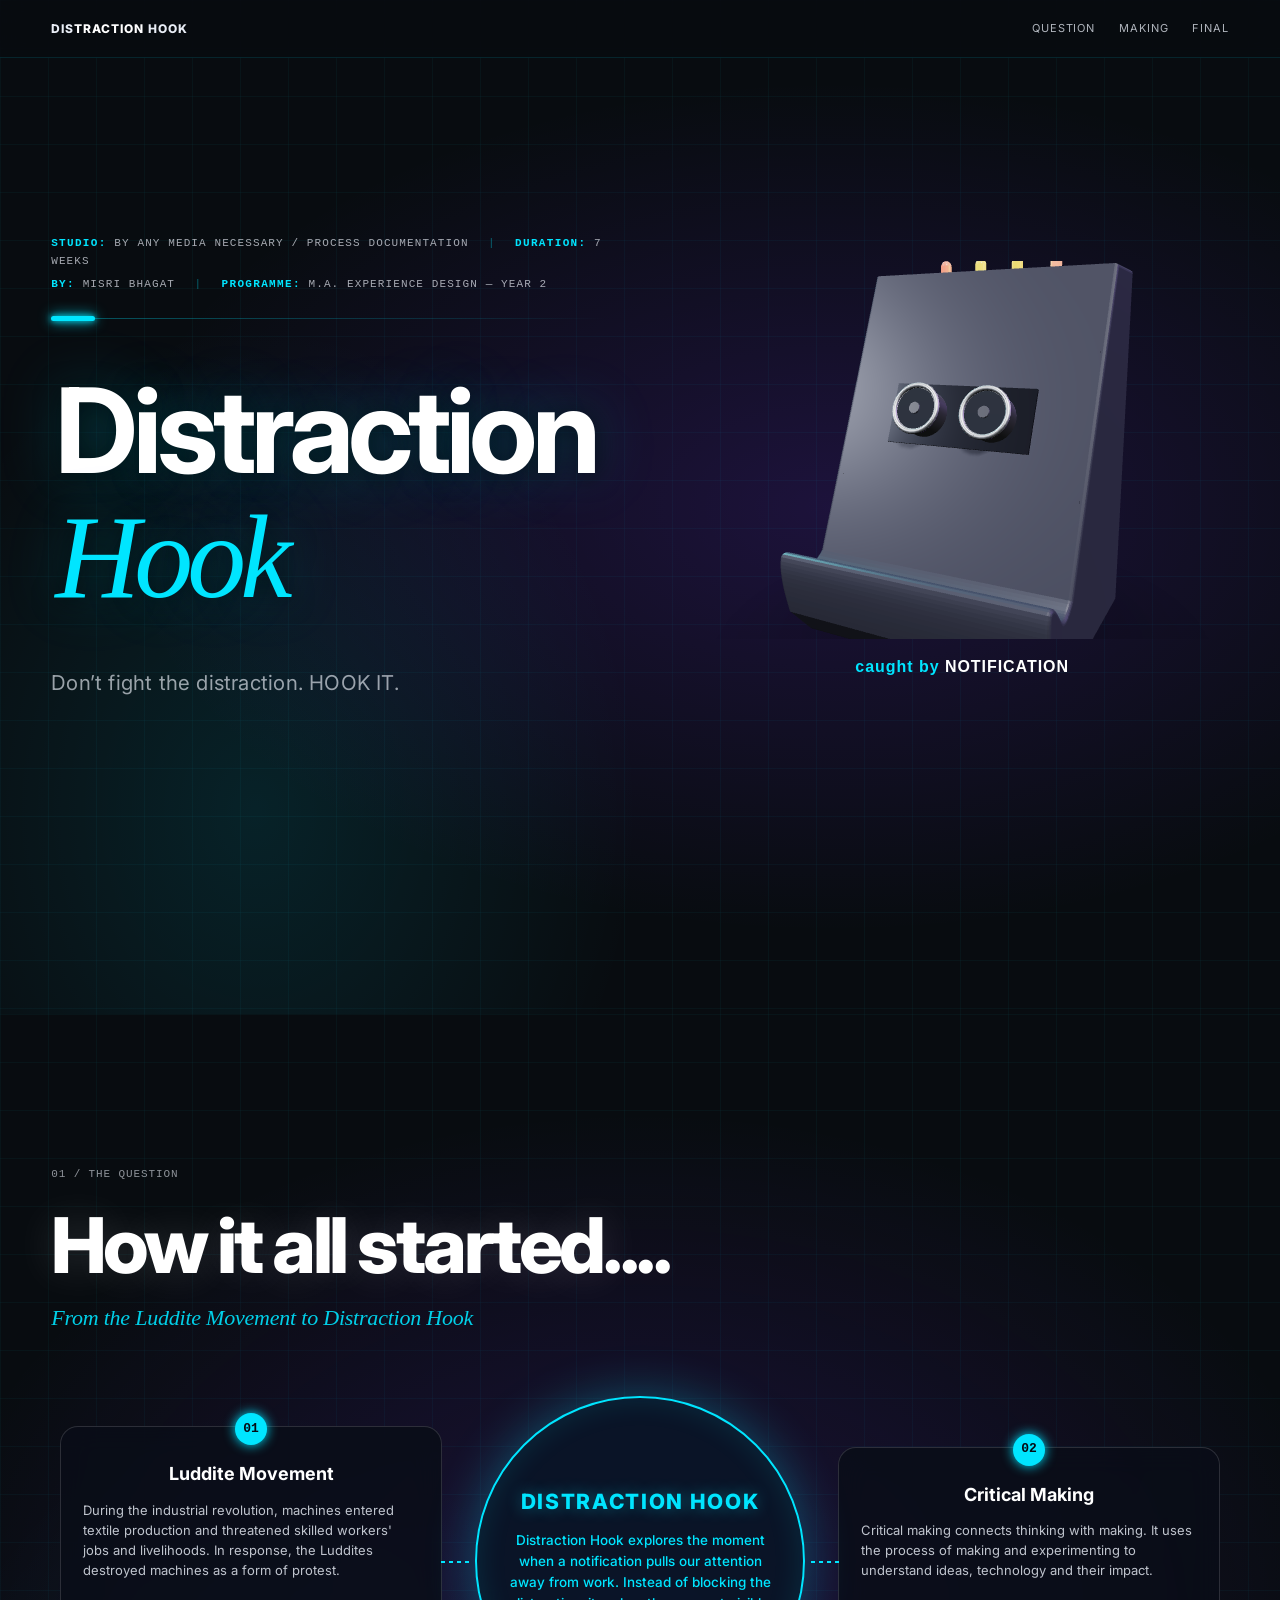
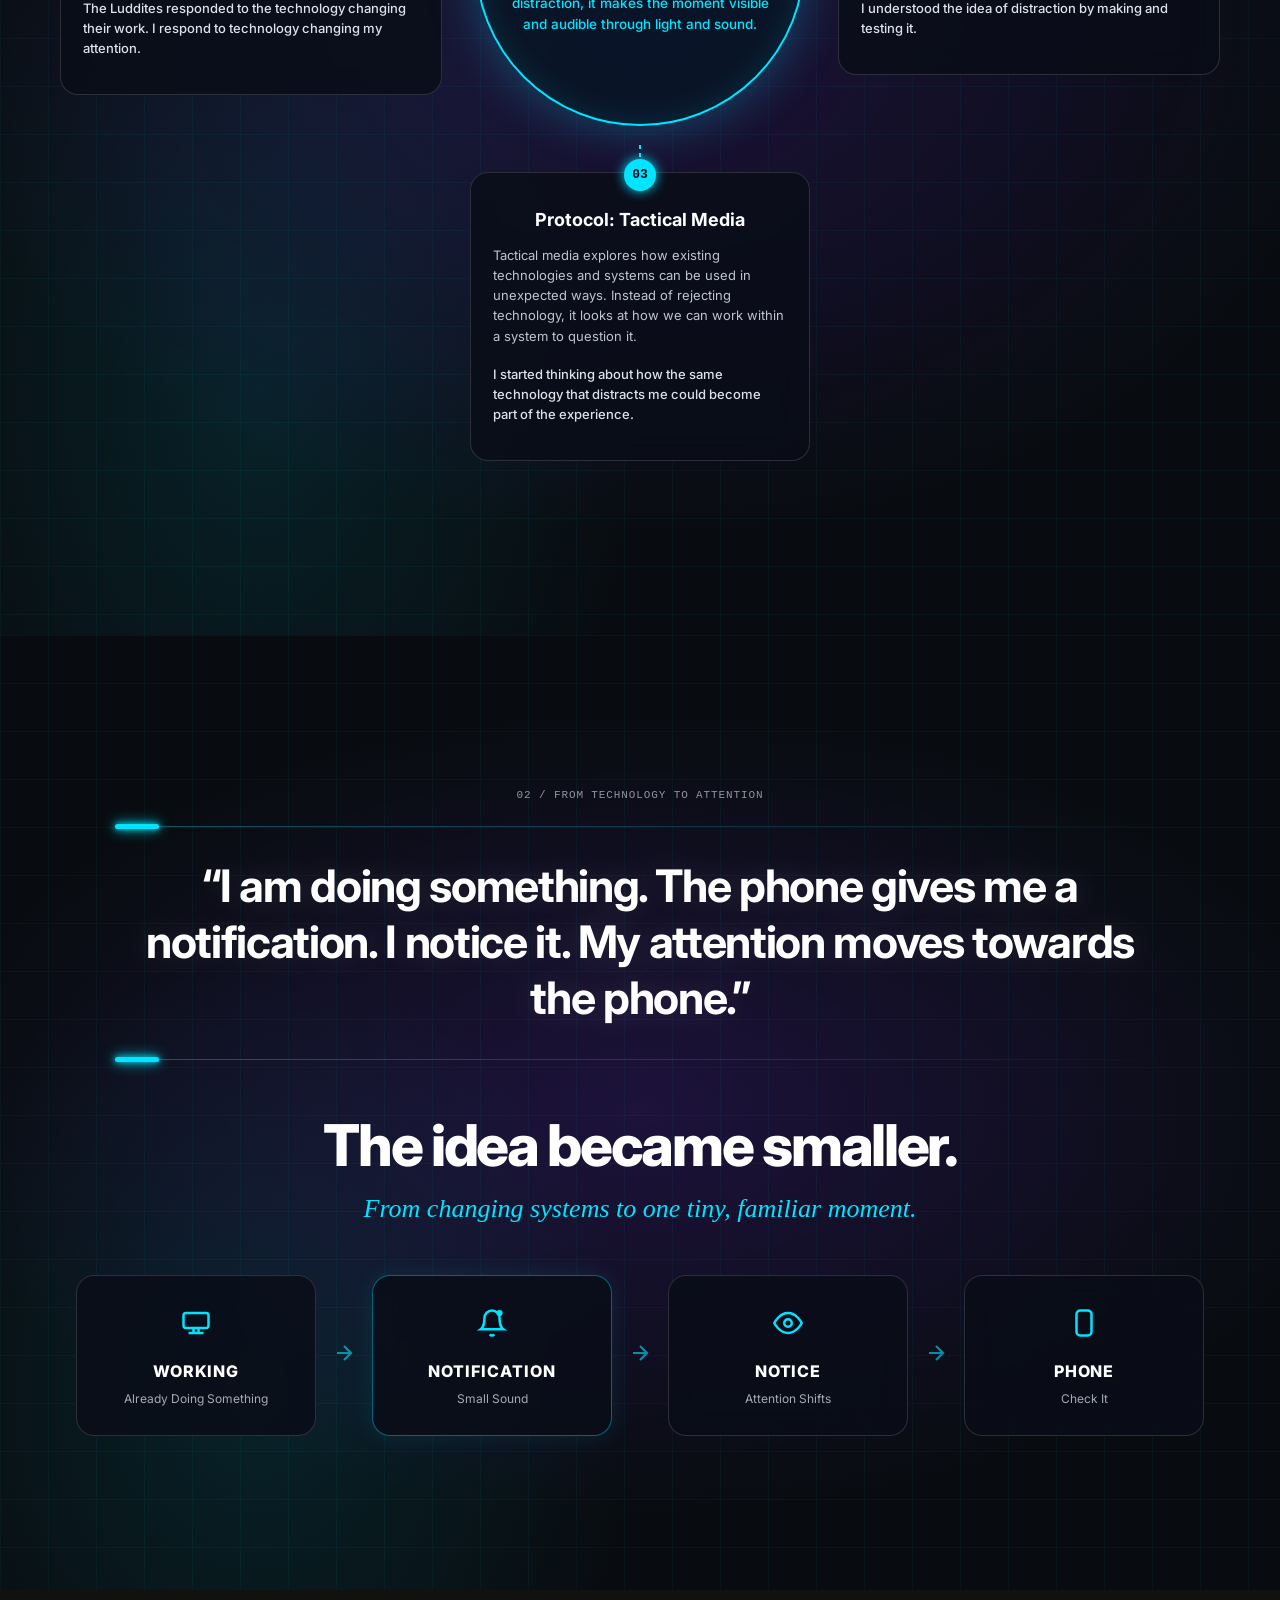
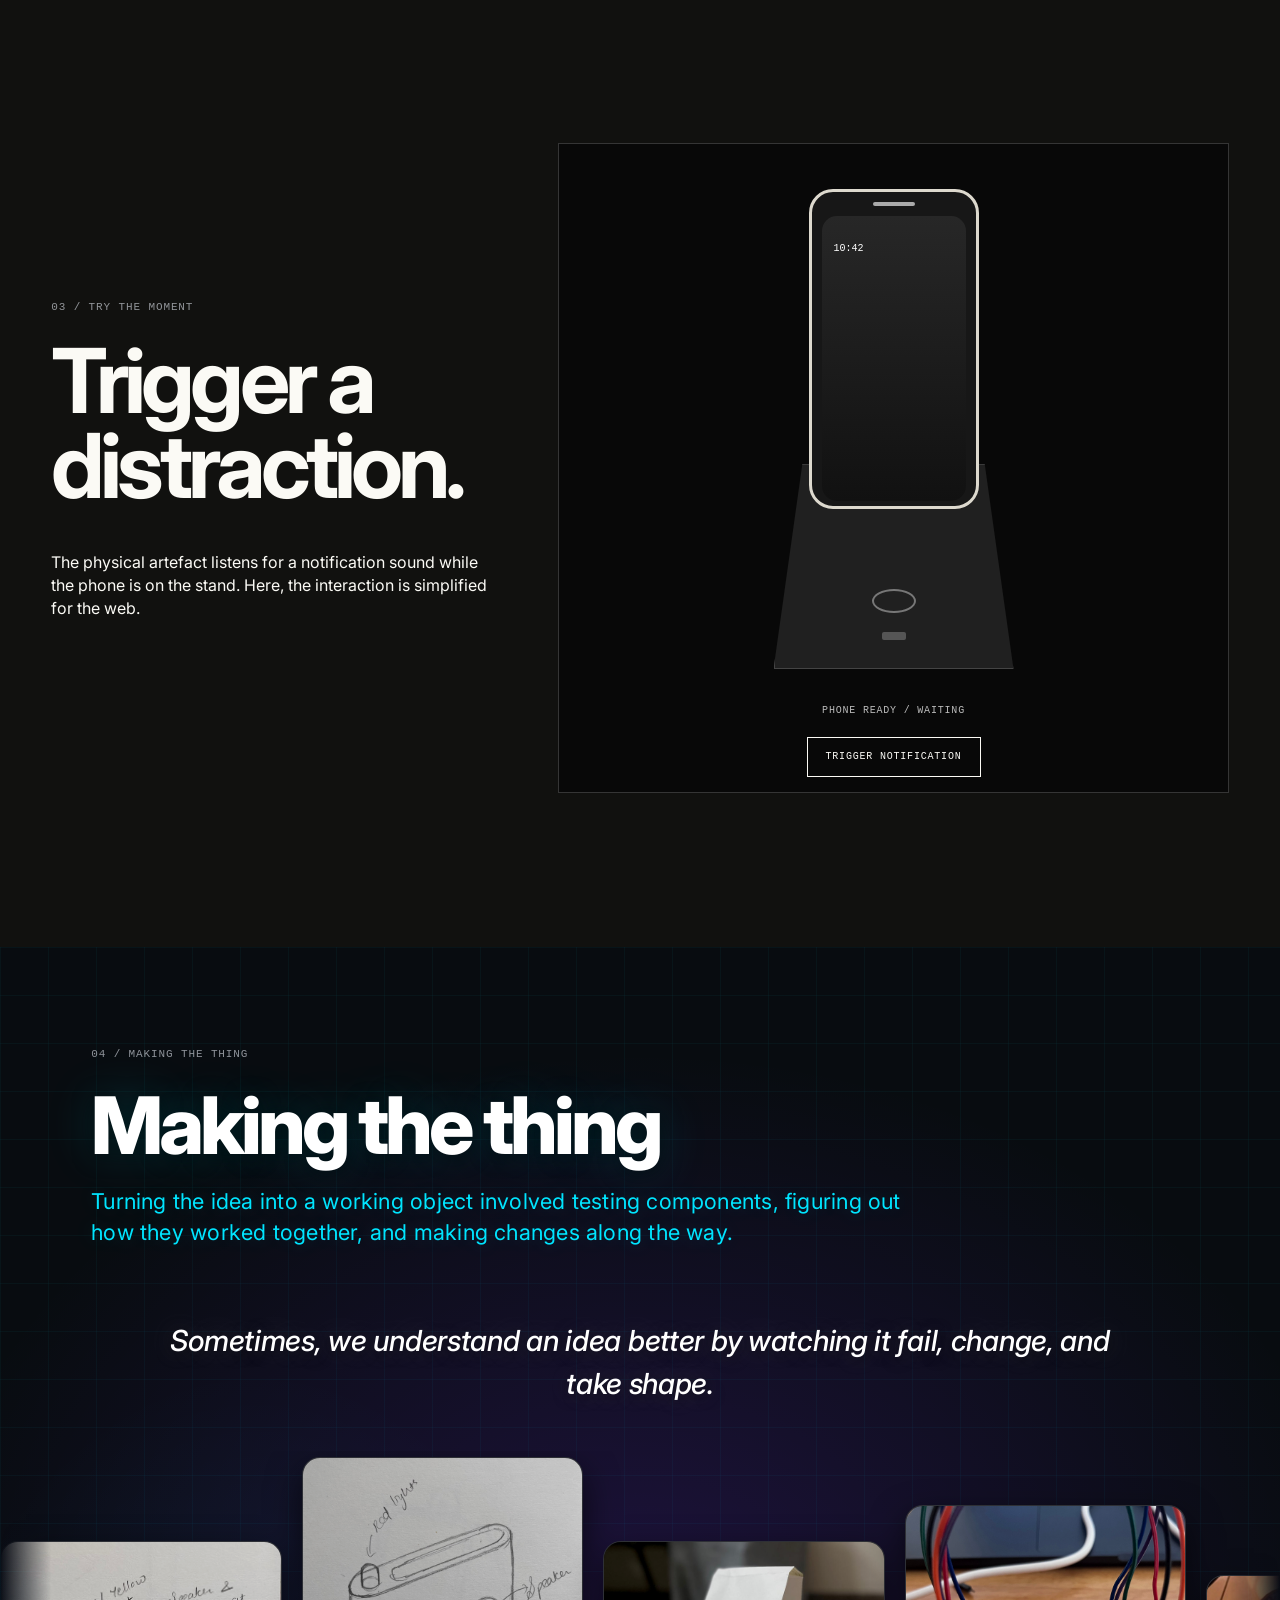
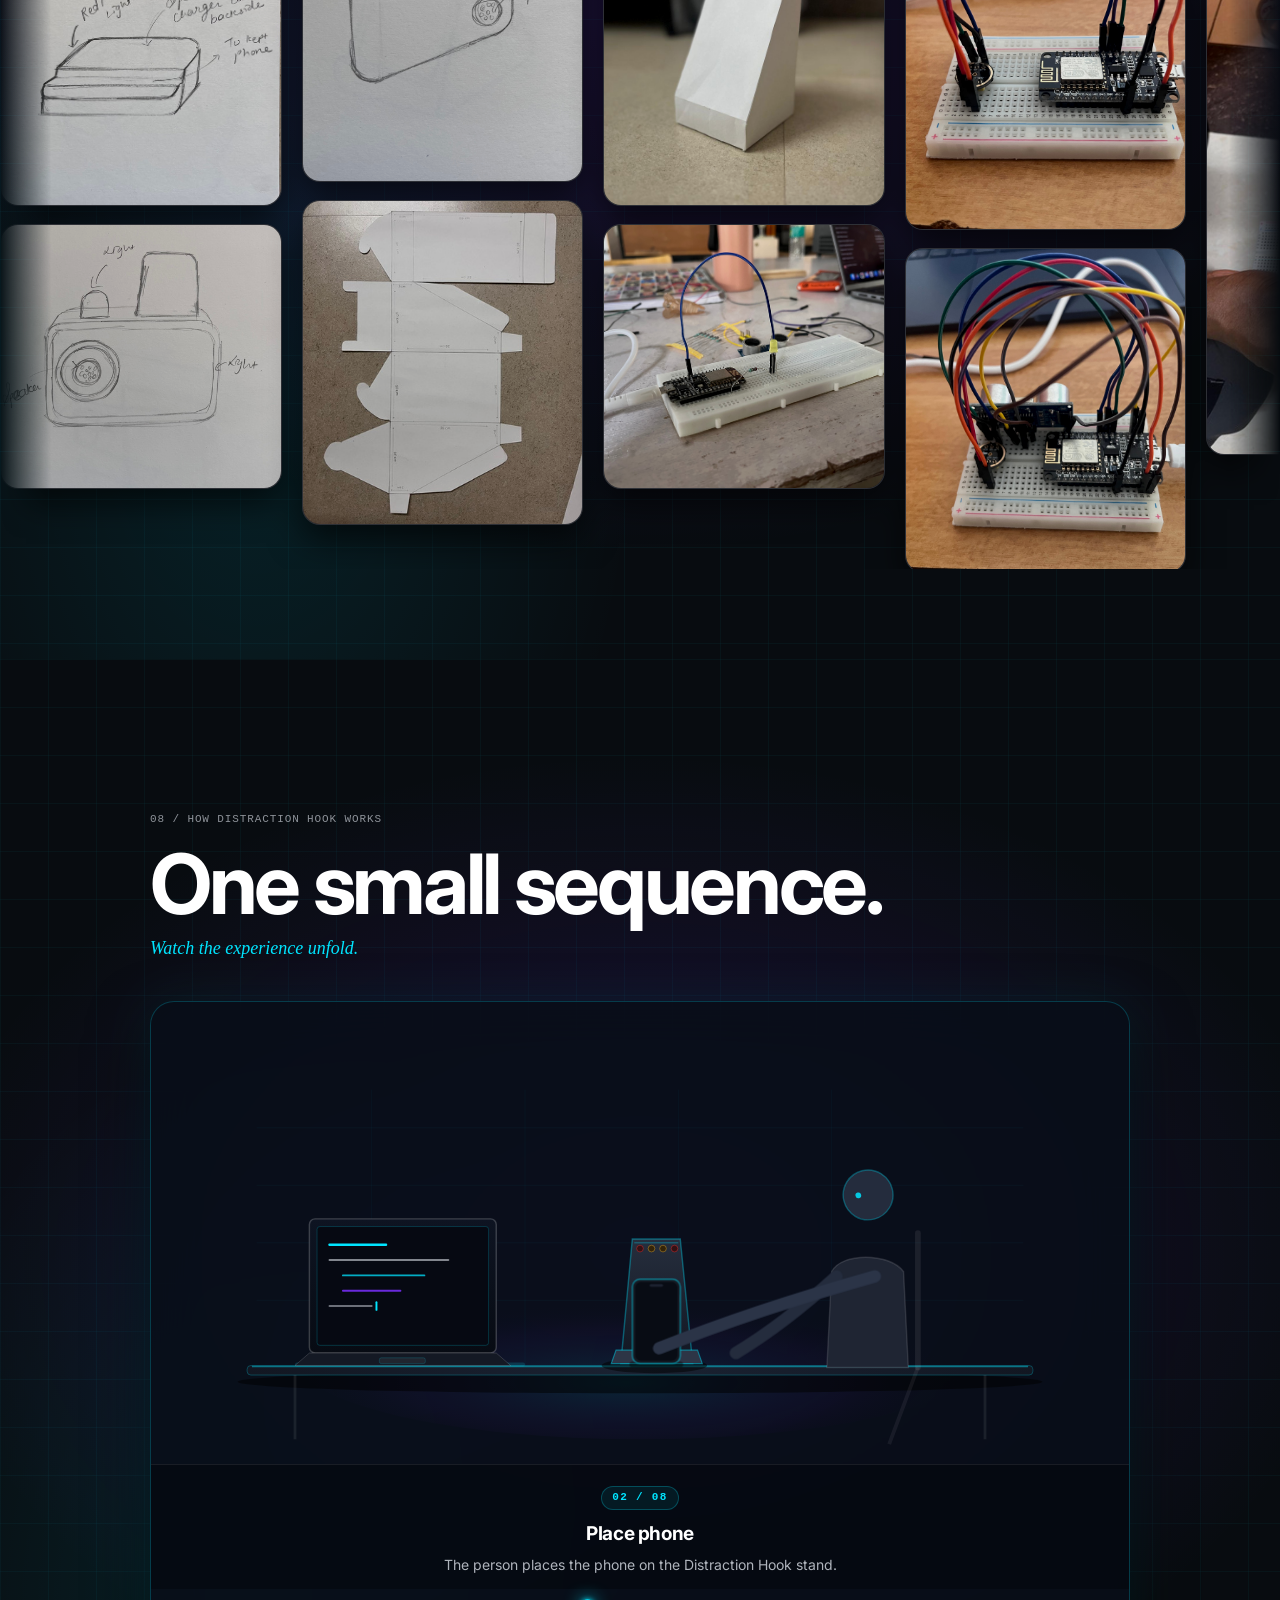
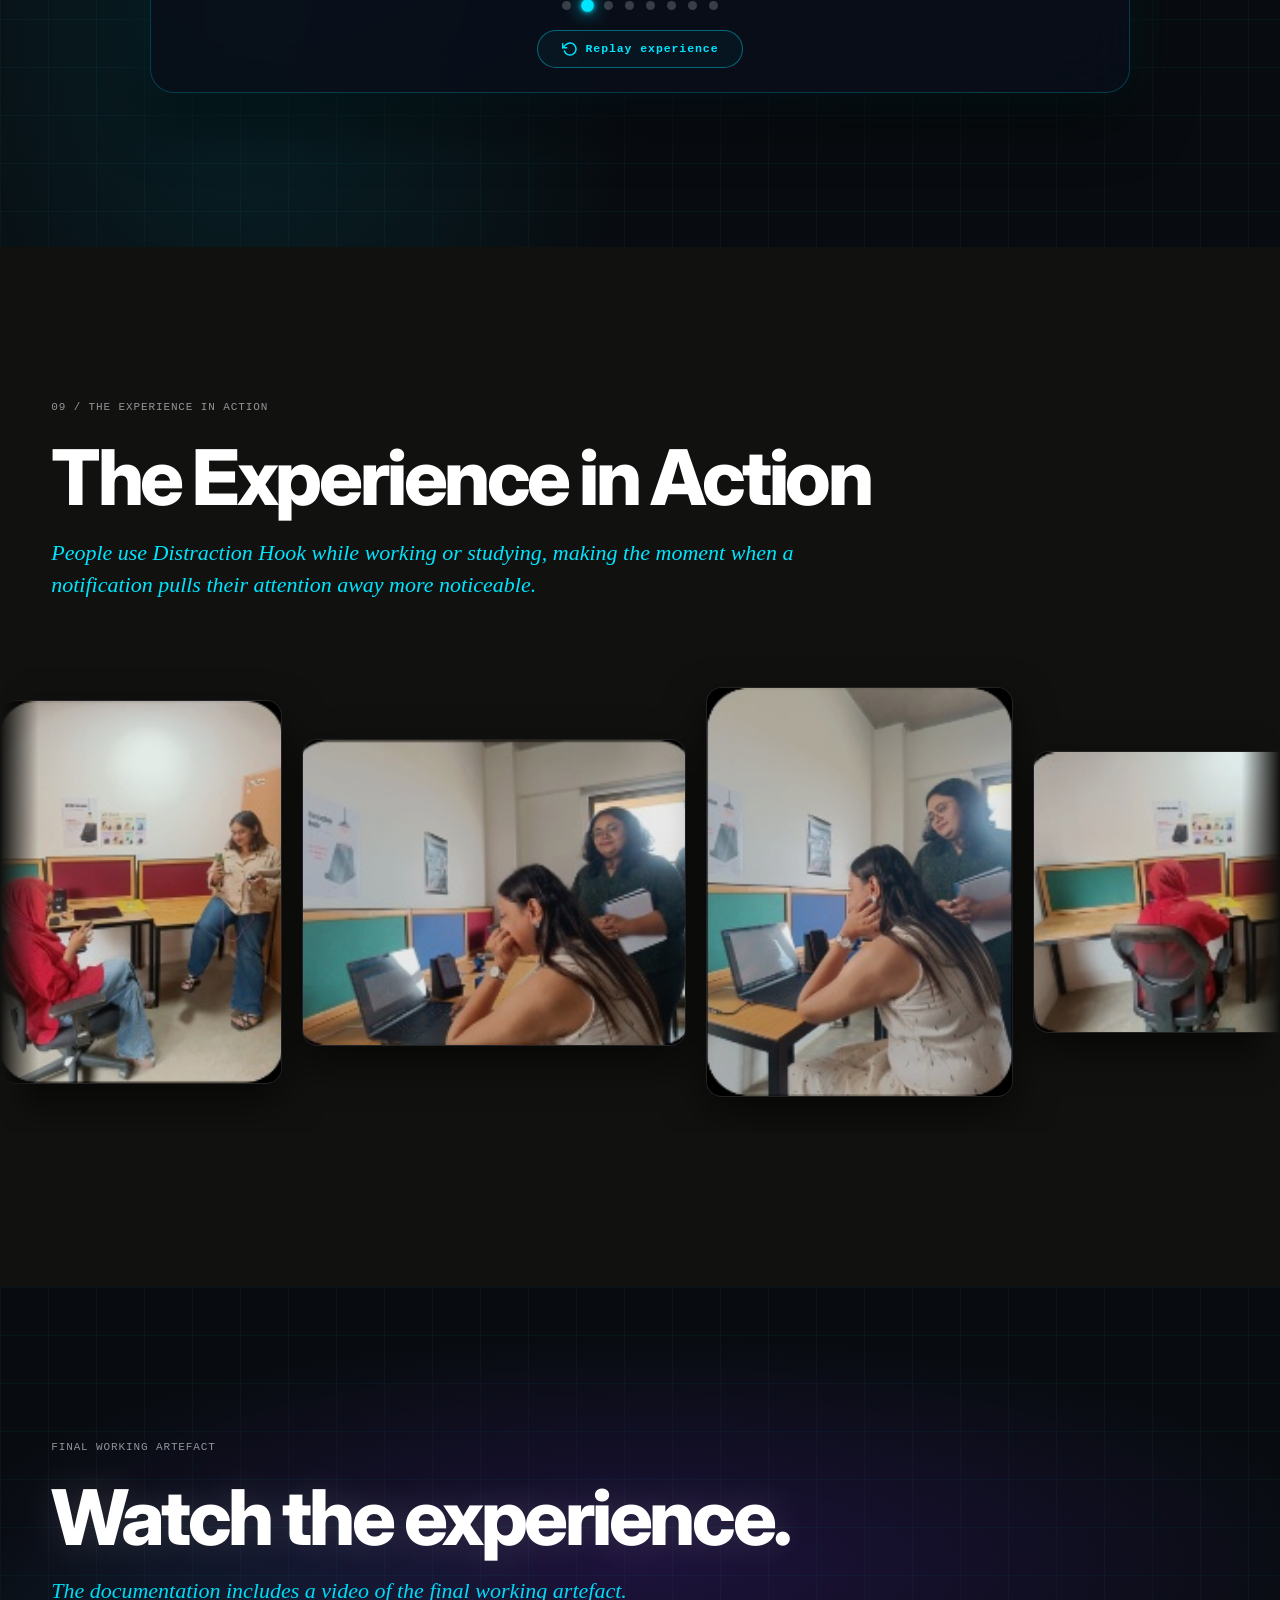
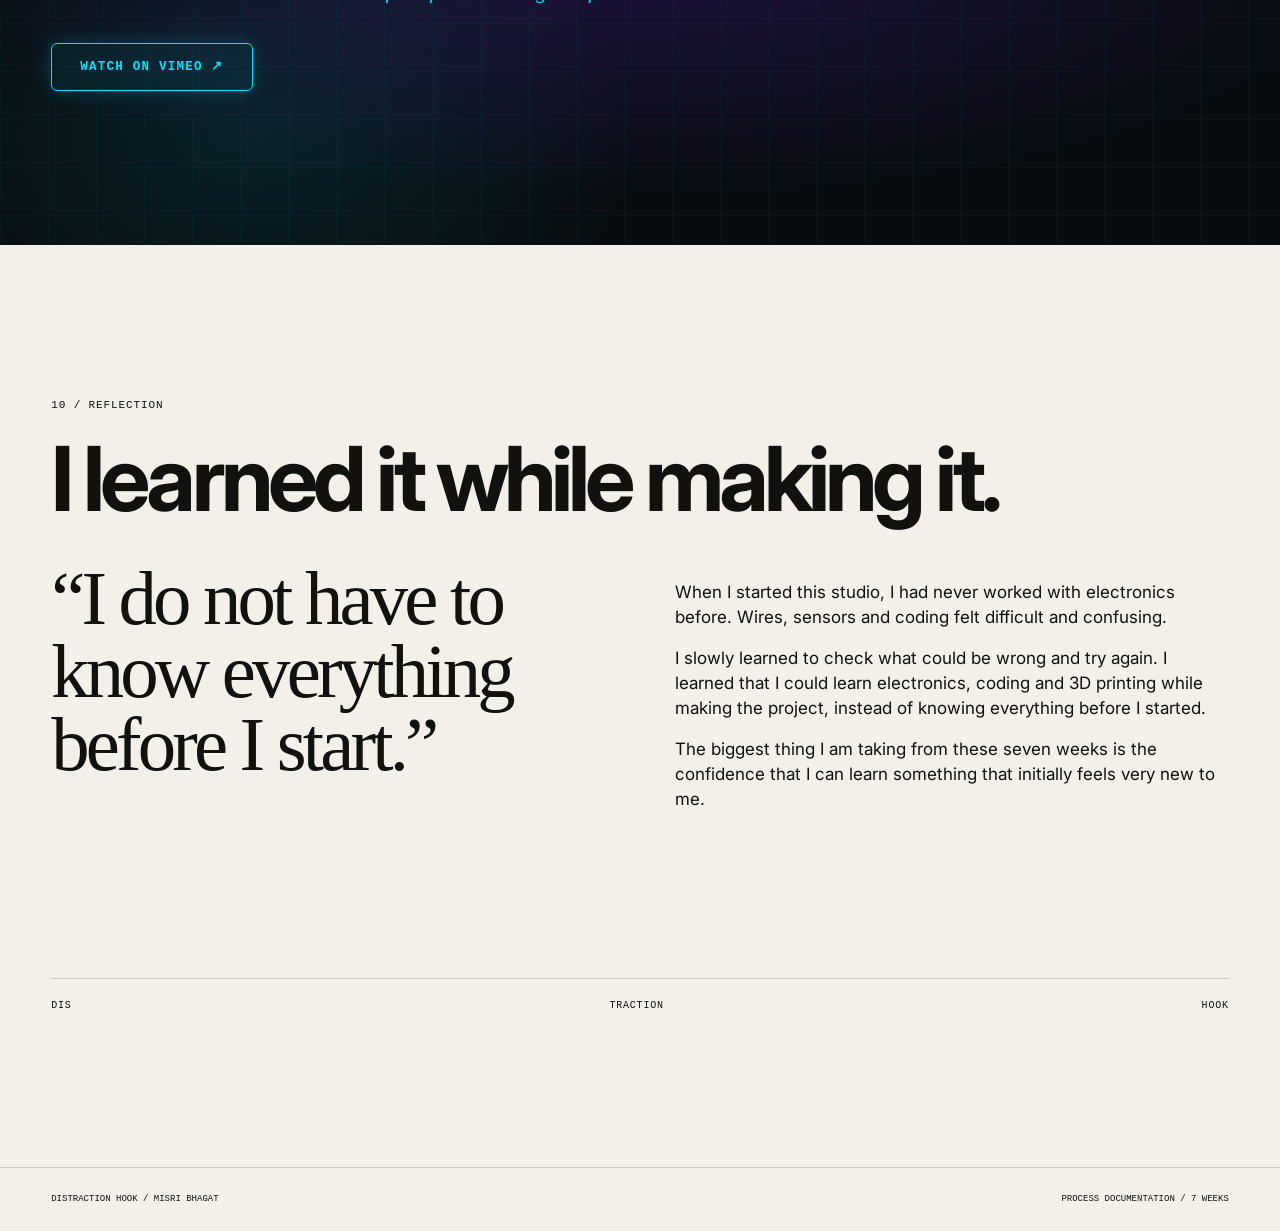
==== commit 613f2866: ".." ====
--- a/index.html
+++ b/index.html
@@ -696,9 +696,9 @@
       </div>
     </section>
 
-    <!-- 09 THE EXPERIENCE IN ACTION — Photographic Marquee -->
-    <section class="experience-action dark-section section-pad" id="final">
-      <div class="experience-action-header reveal">
+    <!-- 09 THE EXPERIENCE IN ACTION — 5 Photographic Marquee -->
+    <section class="experience-action tech-bg-section section-pad" id="final">
+      <div class="experience-action-header narrow-wide reveal">
         <p class="section-number">09 / THE EXPERIENCE IN ACTION</p>
         <h2 class="experience-action-title">The Experience in Action</h2>
         <p class="experience-action-sub">People use Distraction Hook while working or studying, making the moment when a notification pulls their attention away more noticeable.</p>
@@ -706,77 +706,57 @@
 
       <div class="experience-marquee-outer reveal" id="experienceMarqueeOuter">
         <div class="experience-marquee-track" id="experienceMarqueeTrack">
-          <!-- SET 1 -->
+          <!-- SET 1 (5 Photos from reference) -->
           <div class="experience-marquee-set">
-            <figure class="exp-photo exp-large">
-              <img src="assets/p27_img1.jpeg" alt="Person placing phone on the Distraction Hook stand" loading="lazy" />
-              <figcaption>Placing the phone on the stand</figcaption>
-            </figure>
-            <figure class="exp-photo exp-small">
-              <img src="assets/p28_img4.jpeg" alt="Close-up of LEDs and components on the artefact" loading="lazy" />
-              <figcaption>LED indicators and components</figcaption>
-            </figure>
-            <figure class="exp-photo exp-large">
-              <img src="assets/p28_img1.jpeg" alt="The Distraction Hook artefact glowing on a desk" loading="lazy" />
-              <figcaption>The artefact on the desk</figcaption>
-            </figure>
-            <figure class="exp-photo exp-medium">
-              <img src="assets/p28_img2.jpeg" alt="Hand holding the electronics assembly" loading="lazy" />
-              <figcaption>Physical construction details</figcaption>
-            </figure>
-            <figure class="exp-photo exp-small">
-              <img src="assets/p28_img3.jpeg" alt="Inside view of the electronics fitted in the 3D-printed body" loading="lazy" />
-              <figcaption>Electronics inside the enclosure</figcaption>
-            </figure>
-            <figure class="exp-photo exp-large">
-              <img src="assets/p27_img2.jpeg" alt="Person working at desk with phone on the stand" loading="lazy" />
-              <figcaption>Working with the phone on the stand</figcaption>
-            </figure>
-            <figure class="exp-photo exp-medium">
-              <img src="assets/p28_img5.jpeg" alt="Close-up of the breadboard wiring and sensor array" loading="lazy" />
-              <figcaption>Sensor array and wiring</figcaption>
-            </figure>
-            <figure class="exp-photo exp-small">
-              <img src="assets/p21_img1.jpeg" alt="Proximity sensor mounted on the front of the artefact" loading="lazy" />
-              <figcaption>Proximity sensor mount</figcaption>
-            </figure>
-          </div>
-          <!-- SET 2 (Clone for continuous loop) -->
+            <figure class="exp-photo exp-p1">
+              <img src="assets/action_photo_1.jpg" alt="Participant seated holding phone with observer watching" loading="lazy" />
+            </figure>
+            <figure class="exp-photo exp-p2">
+              <img src="assets/action_photo_2.jpg" alt="Participant at desk testing artefact with observer standing" loading="lazy" />
+            </figure>
+            <figure class="exp-photo exp-p3">
+              <img src="assets/action_photo_3.jpg" alt="Close view of participant at desk observing Distraction Hook" loading="lazy" />
+            </figure>
+            <figure class="exp-photo exp-p4">
+              <img src="assets/action_photo_4.jpg" alt="Testing session desk setup with Distraction Hook in use" loading="lazy" />
+            </figure>
+            <figure class="exp-photo exp-p5">
+              <img src="assets/action_photo_5.jpg" alt="Participant working at laptop with Distraction Hook noticing notification" loading="lazy" />
+            </figure>
+          </div>
+          <!-- SET 2 (Cloned for smooth infinite loop) -->
           <div class="experience-marquee-set" aria-hidden="true">
-            <figure class="exp-photo exp-large">
-              <img src="assets/p27_img1.jpeg" alt="" loading="lazy" />
-            </figure>
-            <figure class="exp-photo exp-small">
-              <img src="assets/p28_img4.jpeg" alt="" loading="lazy" />
-            </figure>
-            <figure class="exp-photo exp-large">
-              <img src="assets/p28_img1.jpeg" alt="" loading="lazy" />
-            </figure>
-            <figure class="exp-photo exp-medium">
-              <img src="assets/p28_img2.jpeg" alt="" loading="lazy" />
-            </figure>
-            <figure class="exp-photo exp-small">
-              <img src="assets/p28_img3.jpeg" alt="" loading="lazy" />
-            </figure>
-            <figure class="exp-photo exp-large">
-              <img src="assets/p27_img2.jpeg" alt="" loading="lazy" />
-            </figure>
-            <figure class="exp-photo exp-medium">
-              <img src="assets/p28_img5.jpeg" alt="" loading="lazy" />
-            </figure>
-            <figure class="exp-photo exp-small">
-              <img src="assets/p21_img1.jpeg" alt="" loading="lazy" />
-            </figure>
-          </div>
-        </div>
-      </div>
-
-      <div class="video-block section-pad reveal">
-        <p class="mono-label">FINAL WORKING ARTEFACT</p>
-        <h3>Watch the experience.</h3>
-        <p>The documentation includes a video of the final working artefact.</p>
-        <a class="video-link" href="https://vimeo.com/1226021478?share=copy" target="_blank" rel="noopener">WATCH ON
-          VIMEO ↗</a>
+            <figure class="exp-photo exp-p1">
+              <img src="assets/action_photo_1.jpg" alt="" loading="lazy" />
+            </figure>
+            <figure class="exp-photo exp-p2">
+              <img src="assets/action_photo_2.jpg" alt="" loading="lazy" />
+            </figure>
+            <figure class="exp-photo exp-p3">
+              <img src="assets/action_photo_3.jpg" alt="" loading="lazy" />
+            </figure>
+            <figure class="exp-photo exp-p4">
+              <img src="assets/action_photo_4.jpg" alt="" loading="lazy" />
+            </figure>
+            <figure class="exp-photo exp-p5">
+              <img src="assets/action_photo_5.jpg" alt="" loading="lazy" />
+            </figure>
+          </div>
+        </div>
+      </div>
+    </section>
+
+    <!-- 10 WATCH THE EXPERIENCE (DEDICATED SECTION WITH TECH BACKGROUND) -->
+    <section class="watch-experience-section tech-bg-section section-pad" id="watchExperience">
+      <div class="watch-experience-container narrow-wide reveal">
+        <p class="section-number">FINAL WORKING ARTEFACT</p>
+        <h2 class="watch-experience-title">Watch the experience.</h2>
+        <p class="watch-experience-sub">The documentation includes a video of the final working artefact.</p>
+        <div class="watch-experience-cta">
+          <a class="vimeo-btn-tech" href="https://vimeo.com/1226021478?share=copy" target="_blank" rel="noopener">
+            WATCH ON VIMEO ↗
+          </a>
+        </div>
       </div>
     </section>
 
--- a/style.css
+++ b/style.css
@@ -1701,58 +1701,95 @@
   transform: translateY(0);
 }
 
-.exp-large {
-  width: clamp(380px, 32vw, 520px);
-  height: clamp(280px, 24vw, 380px);
-}
-
-.exp-medium {
-  width: clamp(280px, 22vw, 380px);
-  height: clamp(260px, 22vw, 340px);
-}
-
-.exp-small {
-  width: clamp(200px, 16vw, 280px);
-  height: clamp(220px, 18vw, 300px);
-  margin-top: -20px;
-}
-
-/* ── Final Section / Video Link ── */
-.video-block {
-  border-top: 1px solid var(--dark-line);
-  margin-top: 80px;
+/* 5 Photos Marquee Sizing (Matching user reference Image 4) */
+.exp-p1 {
+  width: clamp(240px, 22vw, 320px);
+  height: clamp(320px, 30vw, 420px);
+}
+
+.exp-p2 {
+  width: clamp(340px, 30vw, 460px);
+  height: clamp(260px, 24vw, 340px);
+}
+
+.exp-p3 {
+  width: clamp(260px, 24vw, 340px);
+  height: clamp(340px, 32vw, 440px);
+}
+
+.exp-p4 {
+  width: clamp(320px, 28vw, 440px);
+  height: clamp(240px, 22vw, 320px);
+}
+
+.exp-p5 {
+  width: clamp(280px, 25vw, 360px);
+  height: clamp(350px, 33vw, 450px);
+}
+
+/* ── Section 10: Watch The Experience (Matching Image 1 Background & Visual Style) ── */
+.watch-experience-section {
+  position: relative;
+  overflow: hidden;
+  text-align: left;
+}
+
+.watch-experience-container {
   max-width: 1200px;
-  margin-left: auto;
-  margin-right: auto;
-}
-
-.video-block h3 {
-  font-size: clamp(38px, 5vw, 70px);
-  letter-spacing: -.05em;
-  margin: 12px 0;
+  margin: 0 auto;
+  text-align: left;
+}
+
+.watch-experience-title {
+  font-size: clamp(44px, 6vw, 84px);
+  font-weight: 800;
+  line-height: 1.05;
+  letter-spacing: -0.045em;
   color: #ffffff;
-}
-
-.video-block p {
-  max-width: 500px;
-  color: #c8c5bc;
-}
-
-.video-link {
-  display: inline-block;
-  margin-top: 20px;
+  margin: 0 0 16px;
+  text-align: left;
+  text-shadow: 0 0 40px rgba(255, 255, 255, 0.15);
+}
+
+.watch-experience-sub {
+  font-family: var(--serif);
+  font-style: italic;
+  font-size: clamp(16px, 1.8vw, 22px);
+  color: var(--hero-accent);
+  margin: 0 0 36px 0;
+  max-width: 750px;
+  line-height: 1.45;
+  text-align: left;
+  opacity: 0.95;
+}
+
+.watch-experience-cta {
+  text-align: left;
+}
+
+.vimeo-btn-tech {
+  display: inline-flex;
+  align-items: center;
+  gap: 10px;
   font-family: var(--mono);
-  font-size: 13px;
-  letter-spacing: .08em;
+  font-size: 12.5px;
+  font-weight: 700;
+  letter-spacing: 0.1em;
   color: var(--hero-accent);
+  background: rgba(0, 229, 255, 0.05);
+  border: 1.5px solid var(--hero-accent);
+  border-radius: 6px;
+  padding: 14px 28px;
   text-decoration: none;
-  border-bottom: 1.5px solid var(--hero-accent);
-  padding-bottom: 4px;
-  transition: opacity .2s;
-}
-
-.video-link:hover {
-  opacity: .8;
+  box-shadow: 0 0 20px rgba(0, 229, 255, 0.2);
+  transition: all 0.3s ease;
+}
+
+.vimeo-btn-tech:hover {
+  background: var(--hero-accent);
+  color: #060912;
+  box-shadow: 0 0 35px rgba(0, 229, 255, 0.45);
+  transform: translateY(-2px);
 }
 
 /* ── Section 11: Reflection ── */
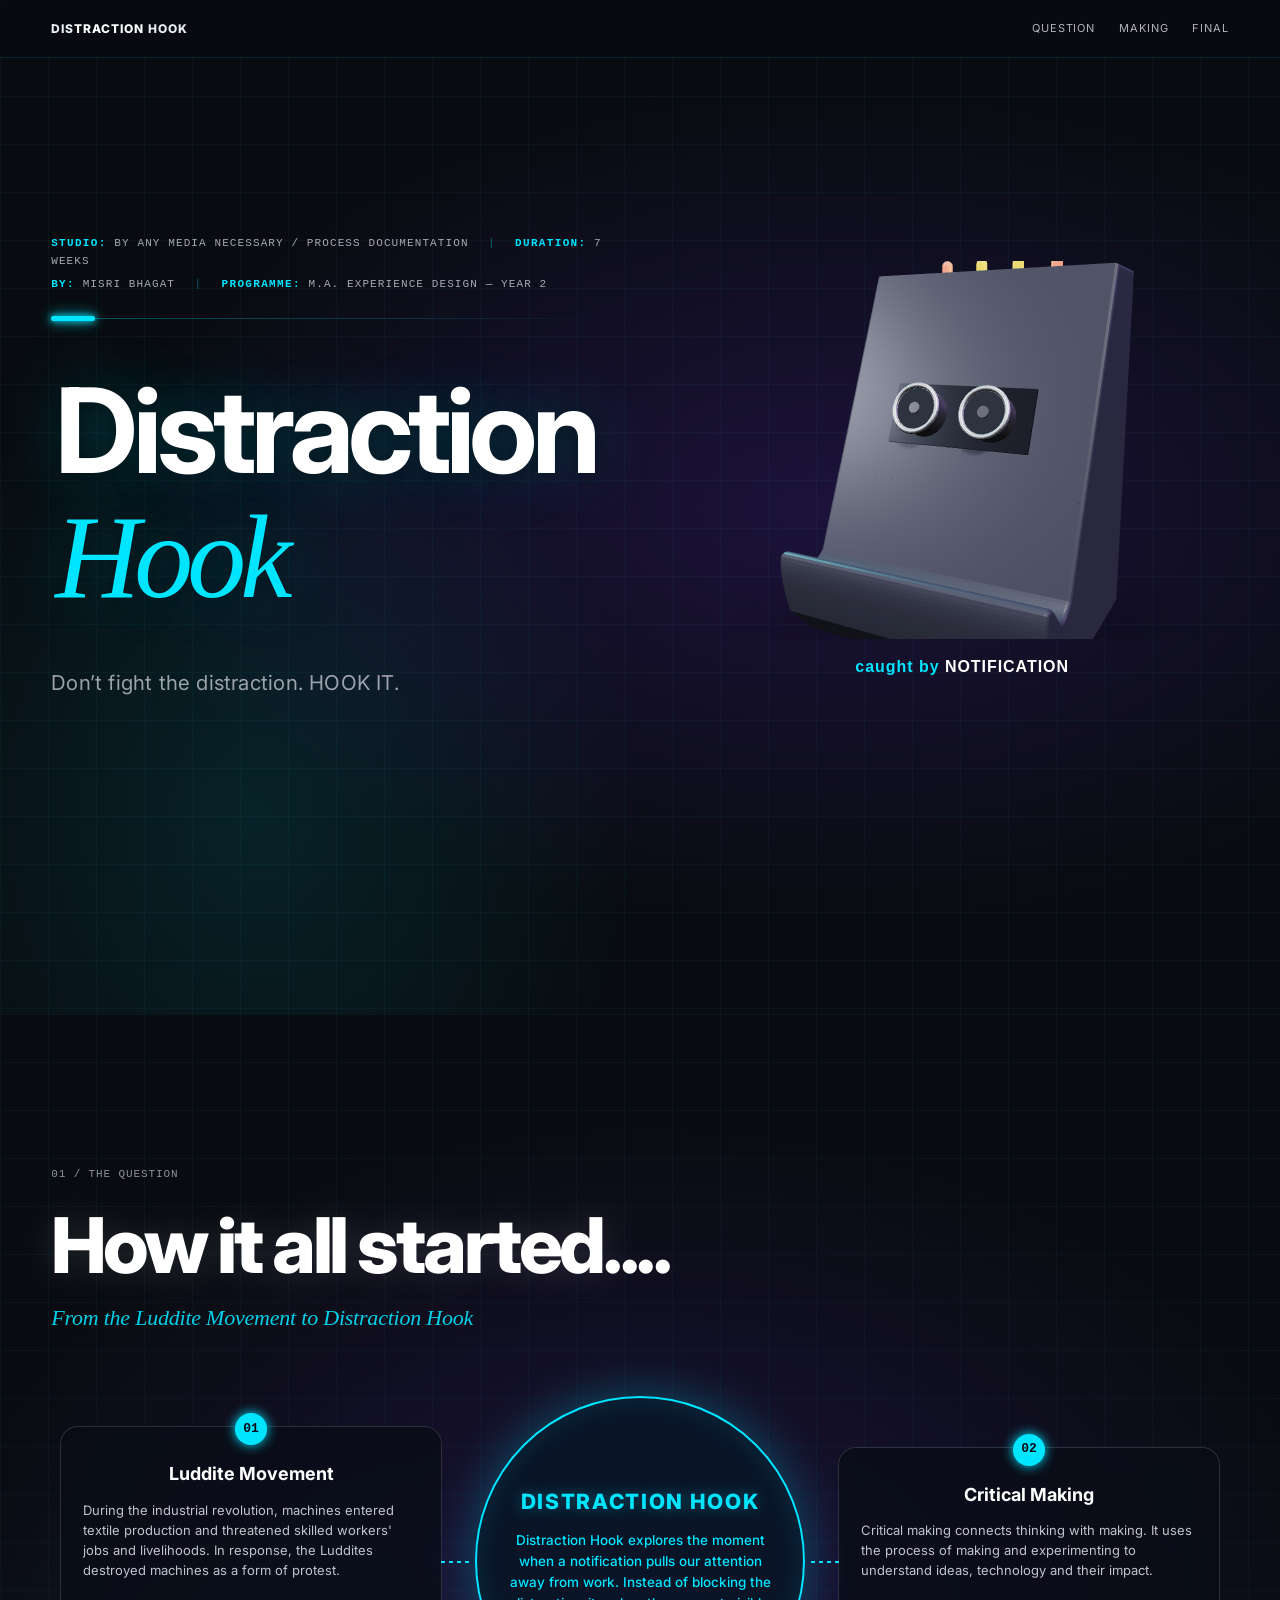
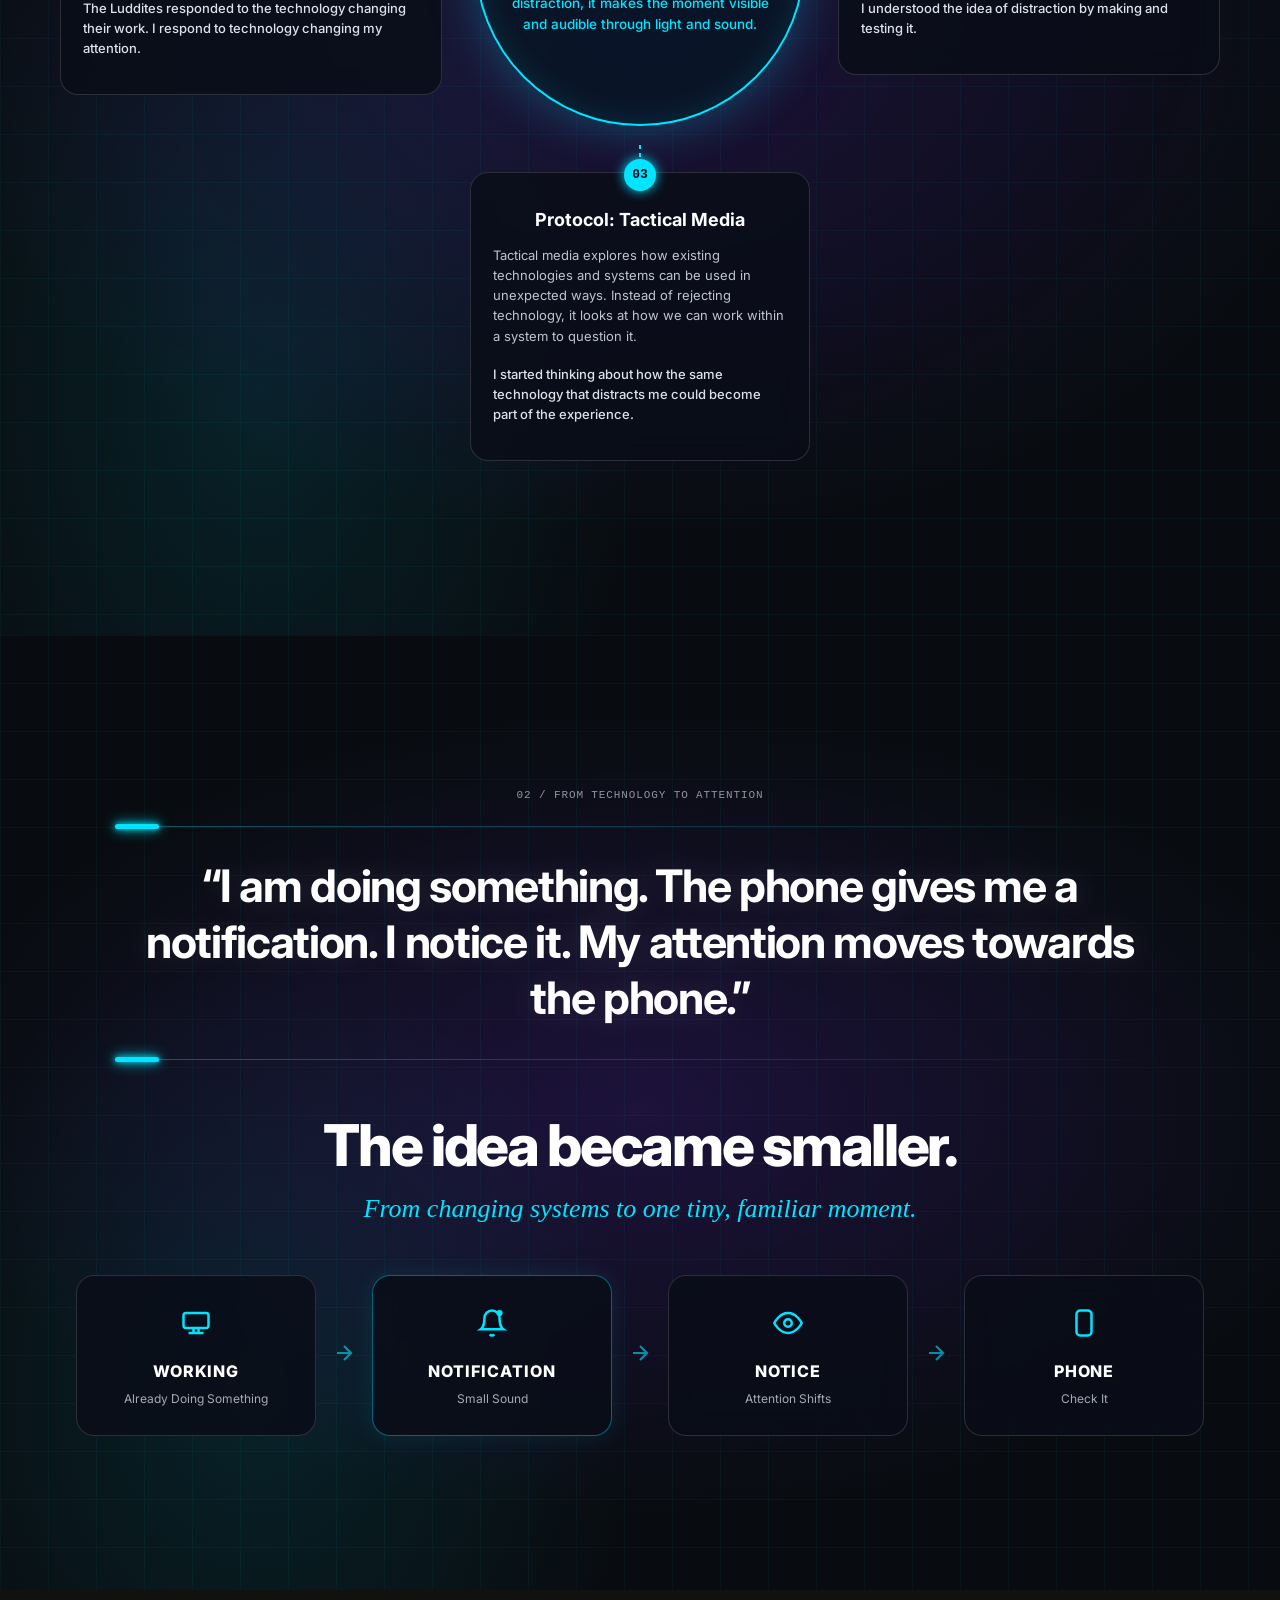
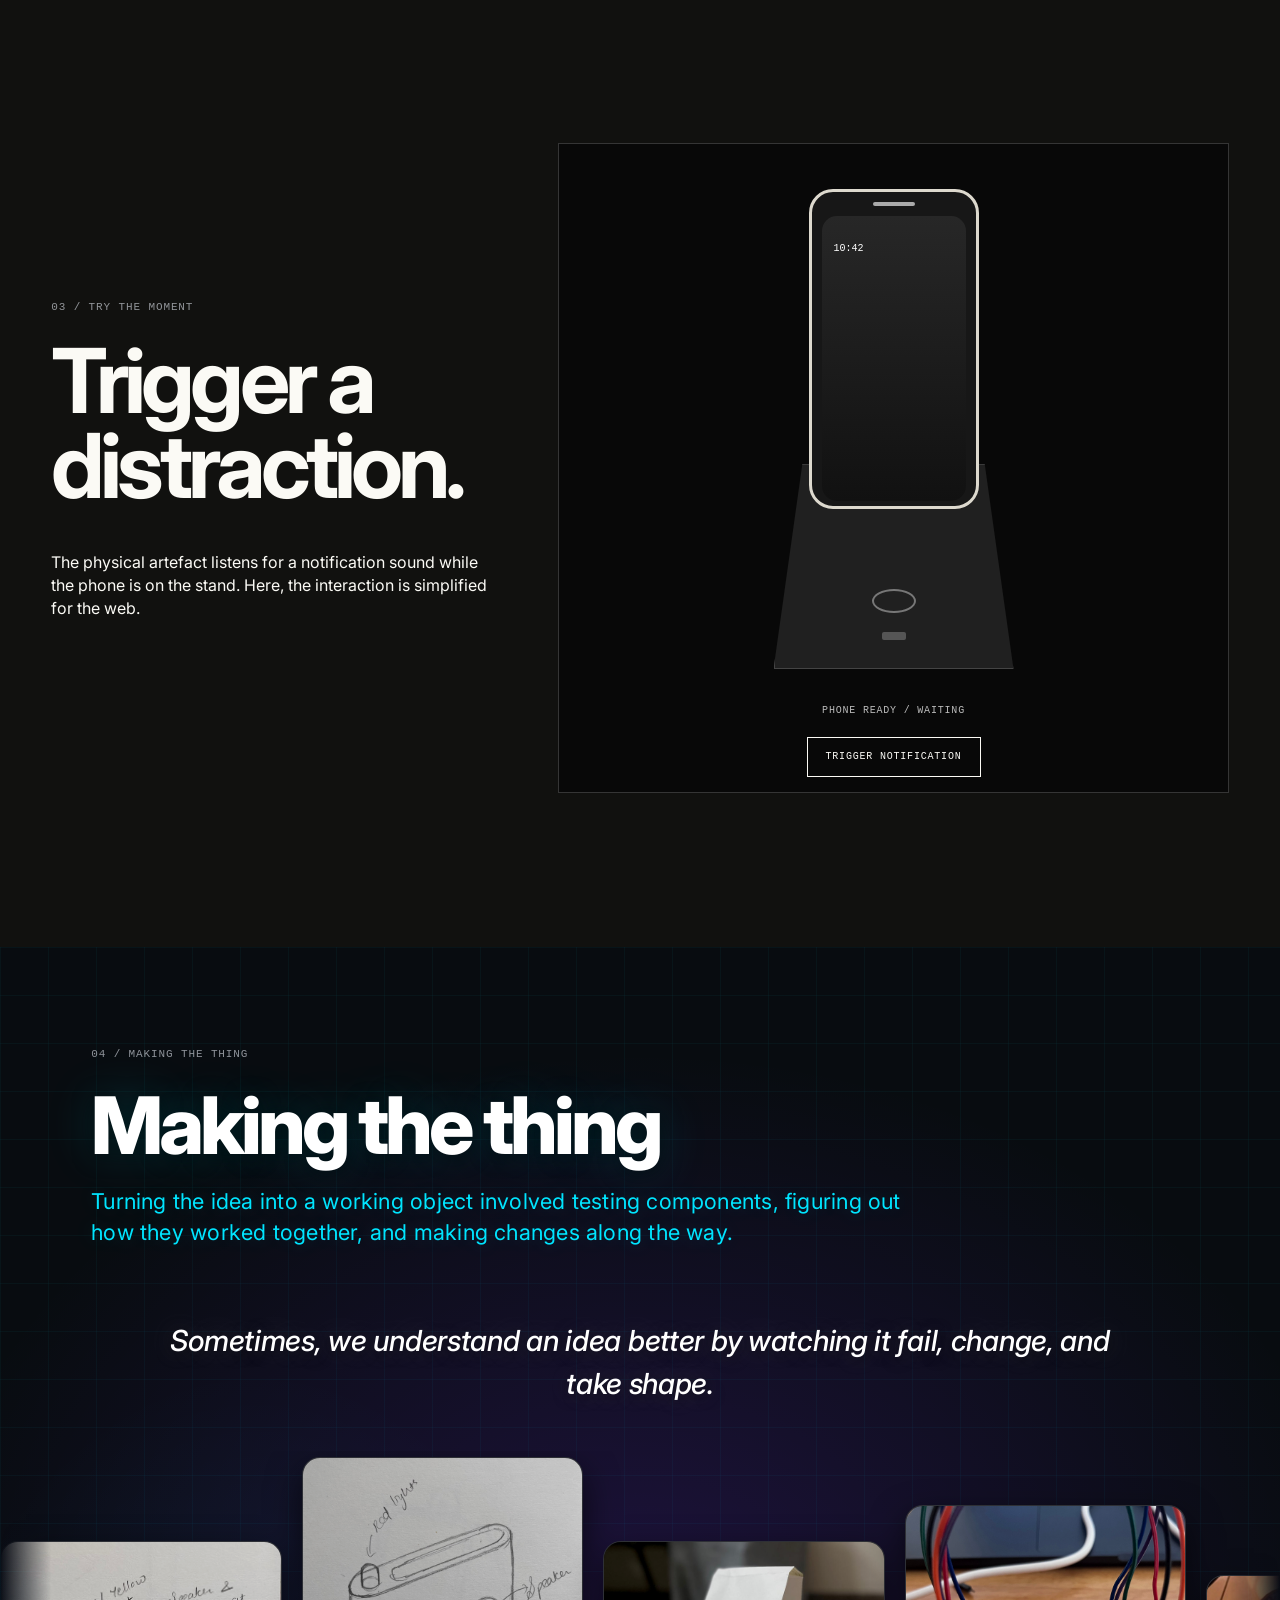
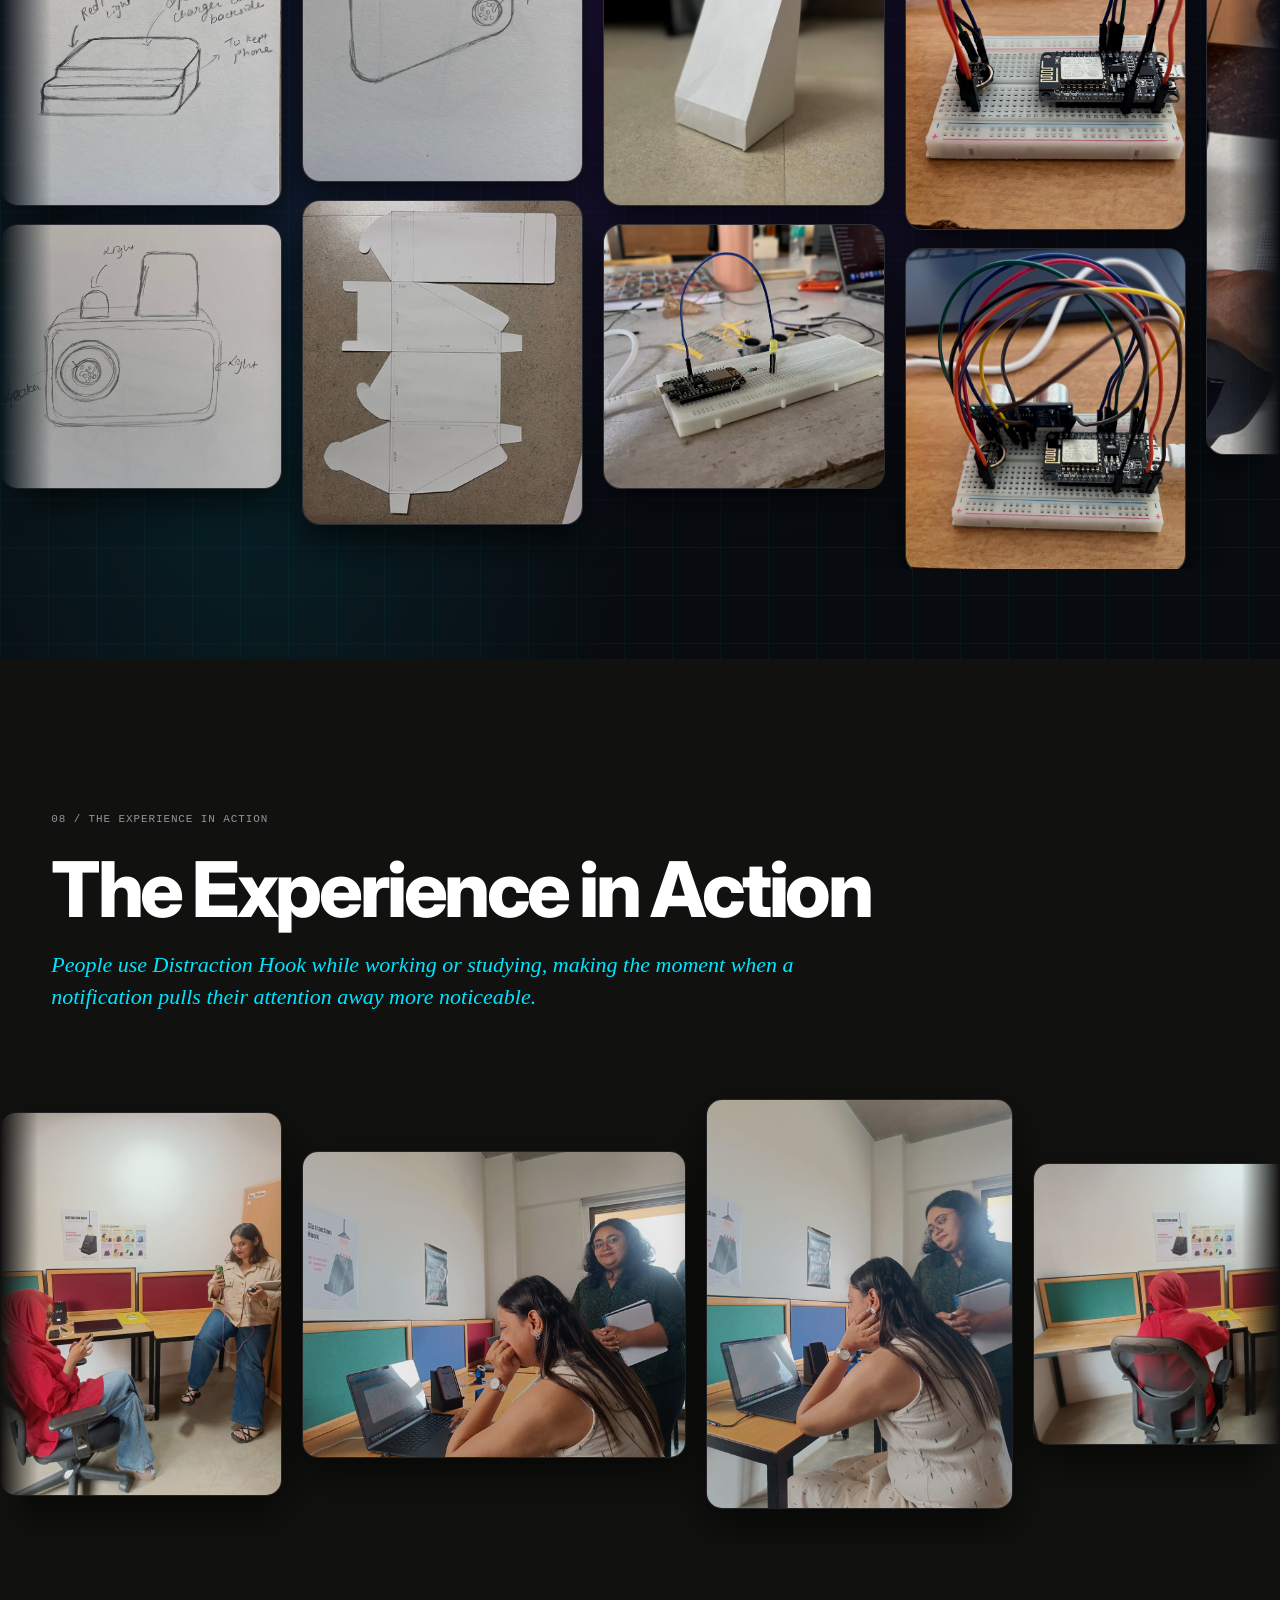
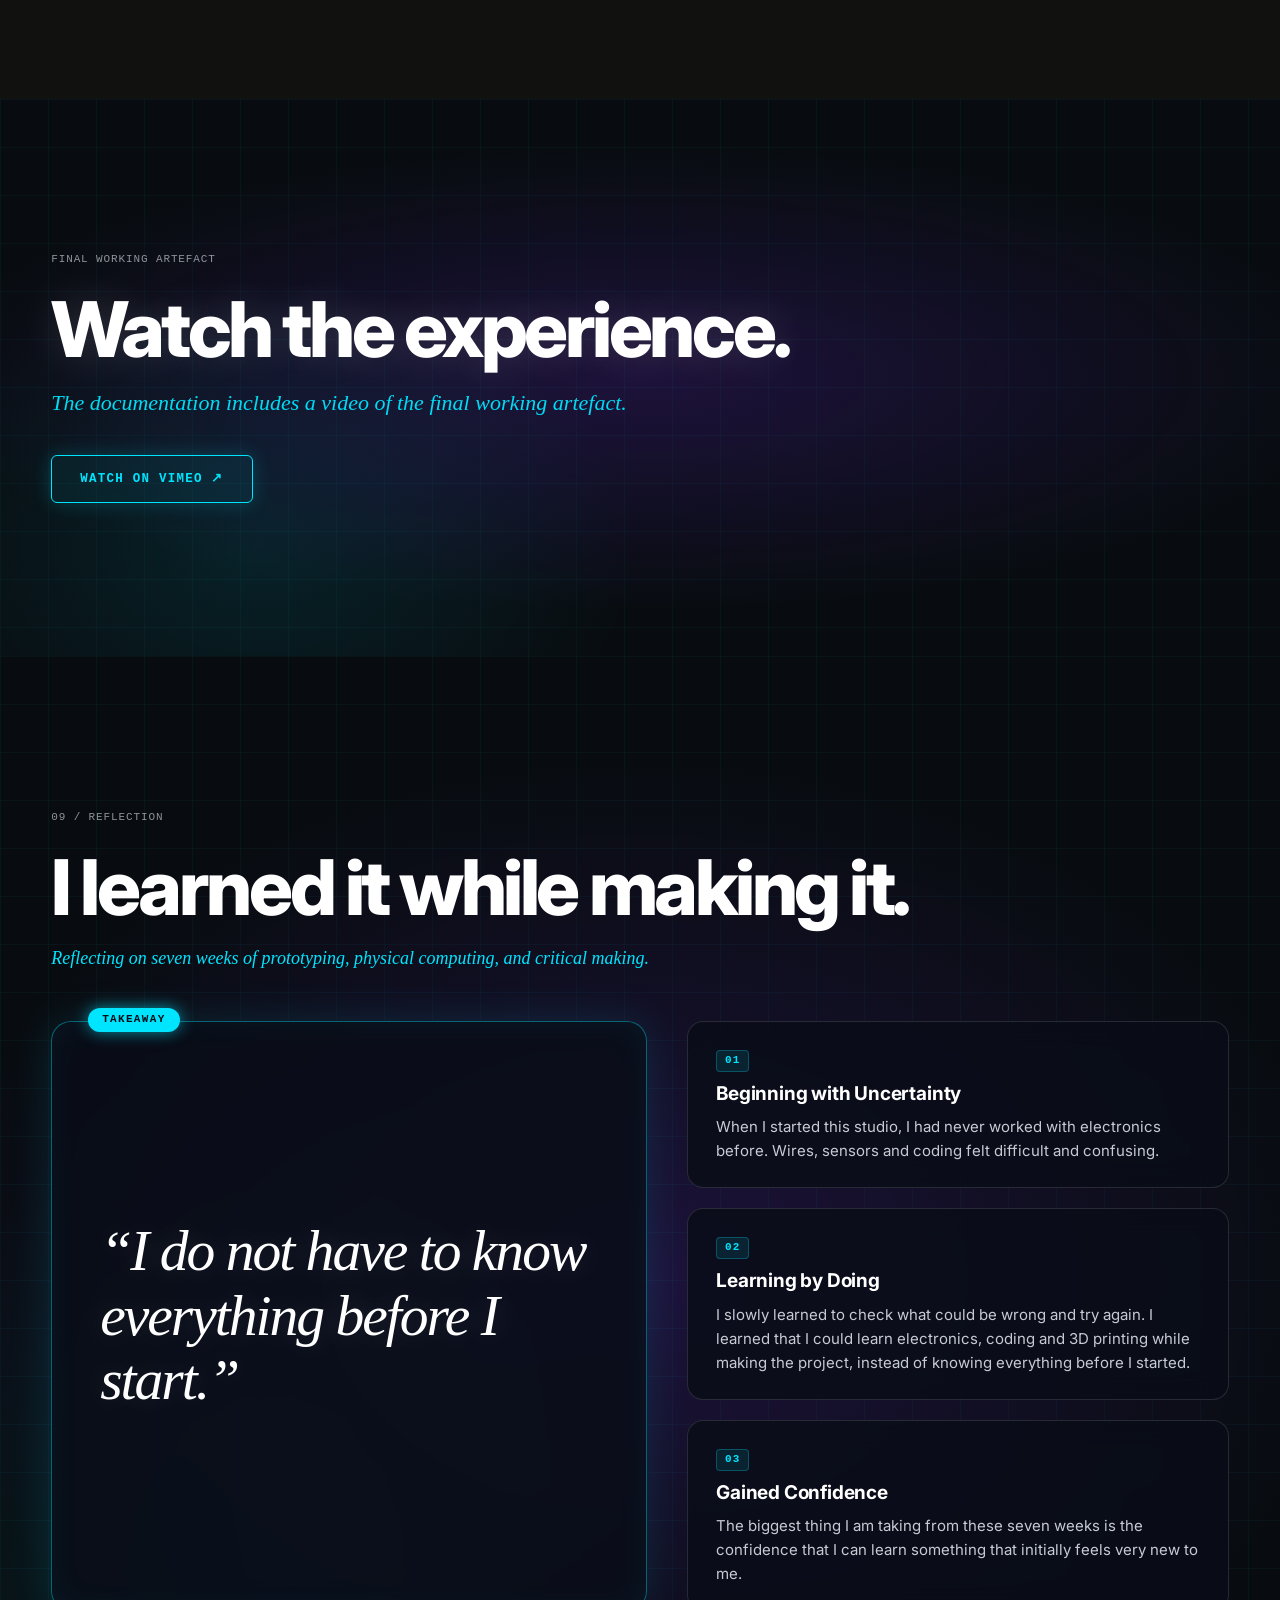
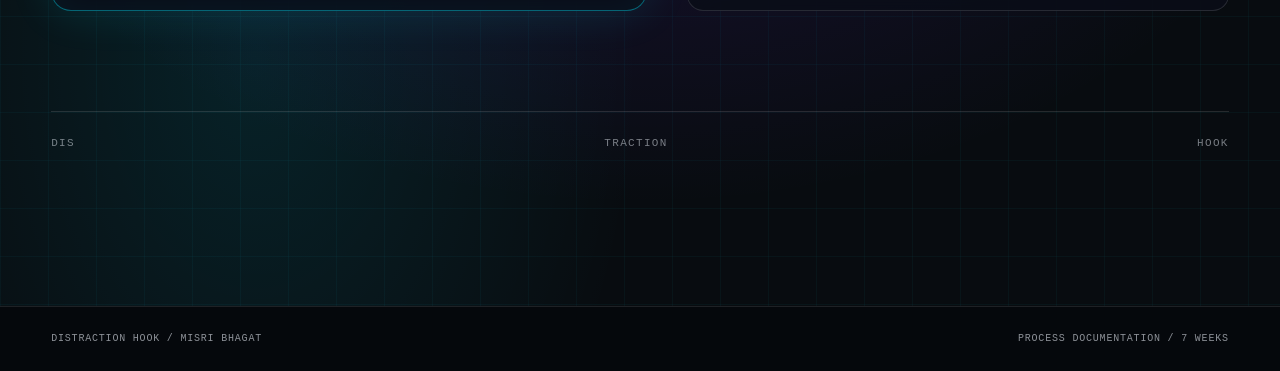
==== commit 3ac95585: ".." ====
--- a/index.html
+++ b/index.html
@@ -498,208 +498,10 @@
       </div>
     </section>
 
-    <!-- 08 HOW IT WORKS — Minimal Editorial Animated Sequence -->
-    <section class="journey-anim tech-bg-section section-pad" id="journey">
-      <div class="section-heading reveal">
-        <p class="section-number">08 / HOW DISTRACTION HOOK WORKS</p>
-        <h2>One small sequence.</h2>
-        <p class="journey-anim-sub">Watch the experience unfold.</p>
-      </div>
-
-      <!-- Animated Scene Container -->
-      <div class="sequence-scene reveal" id="sequenceScene">
-        <!-- SVG Vector Scene -->
-        <div class="scene-stage-wrap" id="sceneStageWrap">
-          <svg class="scene-stage-svg" id="sceneStageSvg" viewBox="0 0 960 440" preserveAspectRatio="xMidYMid meet" aria-label="Distraction Hook interaction sequence">
-            <defs>
-              <filter id="cyanGlow" x="-30%" y="-30%" width="160%" height="160%">
-                <feGaussianBlur stdDeviation="5" result="blur" />
-                <feMerge>
-                  <feMergeNode in="blur" />
-                  <feMergeNode in="SourceGraphic" />
-                </feMerge>
-              </filter>
-              <filter id="redLedGlow" x="-60%" y="-60%" width="220%" height="220%">
-                <feGaussianBlur in="SourceGraphic" stdDeviation="6" result="blur" />
-                <feMerge>
-                  <feMergeNode in="blur" />
-                  <feMergeNode in="SourceGraphic" />
-                </feMerge>
-              </filter>
-              <filter id="amberLedGlow" x="-60%" y="-60%" width="220%" height="220%">
-                <feGaussianBlur in="SourceGraphic" stdDeviation="6" result="blur" />
-                <feMerge>
-                  <feMergeNode in="blur" />
-                  <feMergeNode in="SourceGraphic" />
-                </feMerge>
-              </filter>
-              <linearGradient id="deskGrad" x1="0%" y1="0%" x2="100%" y2="0%">
-                <stop offset="0%" stop-color="#121722" />
-                <stop offset="50%" stop-color="#1a2232" />
-                <stop offset="100%" stop-color="#121722" />
-              </linearGradient>
-              <linearGradient id="standGrad" x1="0%" y1="0%" x2="0%" y2="100%">
-                <stop offset="0%" stop-color="#262e3d" />
-                <stop offset="100%" stop-color="#111622" />
-              </linearGradient>
-              <linearGradient id="laptopGrad" x1="0%" y1="0%" x2="0%" y2="100%">
-                <stop offset="0%" stop-color="#0e1422" />
-                <stop offset="100%" stop-color="#070b13" />
-              </linearGradient>
-              <radialGradient id="deskPool" cx="48%" cy="65%" r="50%">
-                <stop offset="0%" stop-color="rgba(0, 229, 255, 0.12)" />
-                <stop offset="65%" stop-color="rgba(123, 47, 255, 0.04)" />
-                <stop offset="100%" stop-color="transparent" />
-              </radialGradient>
-            </defs>
-
-            <!-- Subtle Grid & Lighting within Stage -->
-            <ellipse cx="480" cy="340" rx="360" ry="85" fill="url(#deskPool)" />
-            <g stroke="rgba(0, 229, 255, 0.04)" stroke-width="1">
-              <line x1="80" y1="100" x2="880" y2="100" />
-              <line x1="80" y1="160" x2="880" y2="160" />
-              <line x1="80" y1="220" x2="880" y2="220" />
-              <line x1="80" y1="280" x2="880" y2="280" />
-              <line x1="200" y1="60" x2="200" y2="350" />
-              <line x1="360" y1="60" x2="360" y2="350" />
-              <line x1="520" y1="60" x2="520" y2="350" />
-              <line x1="680" y1="60" x2="680" y2="350" />
-            </g>
-
-            <!-- DESK -->
-            <g id="svgDesk">
-              <ellipse cx="480" cy="365" rx="420" ry="12" fill="rgba(0,0,0,0.5)" />
-              <rect x="70" y="348" width="820" height="10" rx="4" fill="url(#deskGrad)" stroke="rgba(0, 229, 255, 0.25)" stroke-width="1" />
-              <line x1="75" y1="349" x2="885" y2="349" stroke="rgba(0, 229, 255, 0.45)" stroke-width="1.5" />
-              <line x1="120" y1="358" x2="120" y2="425" stroke="rgba(255,255,255,0.08)" stroke-width="3" />
-              <line x1="840" y1="358" x2="840" y2="425" stroke="rgba(255,255,255,0.08)" stroke-width="3" />
-              <!-- Desk Mat -->
-              <rect x="120" y="345" width="240" height="4" rx="2" fill="rgba(0, 229, 255, 0.16)" />
-            </g>
-
-            <!-- LAPTOP (Left) -->
-            <g id="svgLaptop">
-              <rect x="135" y="195" width="195" height="140" rx="6" fill="url(#laptopGrad)" stroke="rgba(255,255,255,0.2)" stroke-width="1.5" />
-              <rect x="143" y="203" width="179" height="124" rx="3" fill="#060912" stroke="rgba(0, 229, 255, 0.2)" stroke-width="1" />
-              <!-- Glowing Cyan Screen Code Lines -->
-              <g class="laptop-lines" stroke-linecap="round">
-                <line class="ll l1" x1="156" y1="222" x2="215" y2="222" stroke="var(--hero-accent)" stroke-width="2.5" />
-                <line class="ll l2" x1="156" y1="238" x2="280" y2="238" stroke="rgba(232, 237, 245, 0.55)" stroke-width="2" />
-                <line class="ll l3" x1="170" y1="254" x2="255" y2="254" stroke="rgba(0, 229, 255, 0.75)" stroke-width="2" />
-                <line class="ll l4" x1="170" y1="270" x2="230" y2="270" stroke="rgba(123, 47, 255, 0.85)" stroke-width="2" />
-                <line class="ll l5" x1="156" y1="286" x2="200" y2="286" stroke="rgba(232, 237, 245, 0.45)" stroke-width="2" />
-                <line class="laptop-cursor" x1="205" y1="282" x2="205" y2="290" stroke="var(--hero-accent)" stroke-width="2" />
-              </g>
-              <!-- Laptop Keyboard Deck -->
-              <polygon points="120,348 345,348 330,335 135,335" fill="#141924" stroke="rgba(255,255,255,0.15)" stroke-width="1" />
-              <rect x="208" y="340" width="48" height="6" rx="2" fill="rgba(255,255,255,0.05)" stroke="rgba(0,229,255,0.2)" stroke-width="0.8" />
-            </g>
-
-            <!-- DISTRACTION HOOK STAND (Center) -->
-            <g id="svgStand">
-              <ellipse cx="495" cy="348" rx="55" ry="8" fill="rgba(0,0,0,0.5)" />
-              <!-- Slanted 3D Body -->
-              <polygon points="460,346 535,346 522,216 472,216" fill="url(#standGrad)" stroke="rgba(0, 229, 255, 0.35)" stroke-width="1.5" />
-              <!-- Beveled Edge Line -->
-              <line x1="474" y1="220" x2="520" y2="220" stroke="rgba(0, 229, 255, 0.4)" stroke-width="1" />
-              <!-- Front Rest Ledge (where phone sits) -->
-              <polygon points="450,346 545,346 540,332 455,332" fill="#2d3546" stroke="rgba(0, 229, 255, 0.45)" stroke-width="1.2" />
-
-              <!-- Ultrasonic Sensor Eyes -->
-              <g class="stand-sensor">
-                <circle cx="486" cy="278" r="11" fill="#0d1117" stroke="rgba(255,255,255,0.4)" stroke-width="1.5" />
-                <circle cx="486" cy="278" r="7" fill="#1e2533" stroke="rgba(0,229,255,0.5)" stroke-width="1" />
-                <circle cx="486" cy="278" r="3" fill="#00e5ff" opacity="0.6" />
-                <circle cx="510" cy="278" r="11" fill="#0d1117" stroke="rgba(255,255,255,0.4)" stroke-width="1.5" />
-                <circle cx="510" cy="278" r="7" fill="#1e2533" stroke="rgba(0,229,255,0.5)" stroke-width="1" />
-                <circle cx="510" cy="278" r="3" fill="#00e5ff" opacity="0.6" />
-              </g>
-
-              <!-- 4 LEDs on Top Face -->
-              <g id="svgStandLeds">
-                <circle id="svgLed1" class="svg-led led-red" cx="480" cy="226" r="3.5" fill="#331114" stroke="rgba(255,50,50,0.4)" stroke-width="1" />
-                <circle id="svgLed2" class="svg-led led-amber" cx="492" cy="226" r="3.5" fill="#33240a" stroke="rgba(242,182,50,0.4)" stroke-width="1" />
-                <circle id="svgLed3" class="svg-led led-amber" cx="504" cy="226" r="3.5" fill="#33240a" stroke="rgba(242,182,50,0.4)" stroke-width="1" />
-                <circle id="svgLed4" class="svg-led led-red" cx="516" cy="226" r="3.5" fill="#331114" stroke="rgba(255,50,50,0.4)" stroke-width="1" />
-              </g>
-
-              <!-- Buzzer Soundwaves (Pulses in step 5) -->
-              <g id="svgBuzzerWaves" class="svg-buzzer-waves" opacity="0">
-                <path d="M 462 230 A 30 30 0 0 0 462 290" fill="none" stroke="var(--hero-accent)" stroke-width="2" stroke-linecap="round" opacity="0.85" />
-                <path d="M 450 220 A 44 44 0 0 0 450 300" fill="none" stroke="var(--hero-accent)" stroke-width="1.6" stroke-linecap="round" opacity="0.6" />
-                <path d="M 438 210 A 58 58 0 0 0 438 310" fill="none" stroke="var(--hero-accent)" stroke-width="1.2" stroke-linecap="round" opacity="0.4" />
-                <path d="M 534 230 A 30 30 0 0 1 534 290" fill="none" stroke="var(--hero-accent)" stroke-width="2" stroke-linecap="round" opacity="0.85" />
-                <path d="M 546 220 A 44 44 0 0 1 546 300" fill="none" stroke="var(--hero-accent)" stroke-width="1.6" stroke-linecap="round" opacity="0.6" />
-                <path d="M 558 210 A 58 58 0 0 1 558 310" fill="none" stroke="var(--hero-accent)" stroke-width="1.2" stroke-linecap="round" opacity="0.4" />
-              </g>
-            </g>
-
-            <!-- SMARTPHONE -->
-            <g id="svgPhone" class="svg-phone-obj">
-              <rect class="phone-drop-shadow" x="-3" y="86" width="56" height="6" rx="3" fill="rgba(0,0,0,0.4)" />
-              <rect class="phone-casing" x="0" y="0" width="50" height="88" rx="8" fill="#151922" stroke="rgba(0, 229, 255, 0.45)" stroke-width="1.5" />
-              <rect x="3" y="3" width="44" height="82" rx="6" fill="#080c14" />
-              <rect x="18" y="5" width="14" height="3" rx="1.5" fill="#1c2230" />
-              <!-- Notification Pop-up Banner -->
-              <g id="svgPhoneNotif" class="svg-phone-notif" opacity="0" transform="translate(0, -6)">
-                <rect x="5" y="16" width="40" height="24" rx="4" fill="rgba(240, 245, 255, 0.95)" stroke="var(--hero-accent)" stroke-width="1" />
-                <circle cx="12" cy="24" r="3" fill="#e4372f" />
-                <rect x="18" y="21" width="22" height="2.5" rx="1" fill="#111111" />
-                <rect x="18" y="26" width="16" height="2" rx="1" fill="#666666" />
-                <rect x="18" y="31" width="20" height="2" rx="1" fill="#00a8cc" />
-              </g>
-            </g>
-
-            <!-- PERSON SILHOUETTE (Seated at Right) -->
-            <g id="svgPerson" class="svg-person-obj">
-              <line x1="770" y1="210" x2="770" y2="350" stroke="rgba(255,255,255,0.08)" stroke-width="6" stroke-linecap="round" />
-              <line x1="770" y1="350" x2="740" y2="430" stroke="rgba(255,255,255,0.06)" stroke-width="4" />
-              <path id="svgPersonTorso" d="M 680 250 C 690 230, 740 230, 755 250 L 760 350 L 675 350 Z" fill="#1f2533" stroke="rgba(255,255,255,0.12)" stroke-width="1.5" />
-              <!-- Head Group -->
-              <g id="svgHeadGroup">
-                <circle id="svgHead" cx="718" cy="170" r="26" fill="#242c3d" stroke="rgba(0, 229, 255, 0.3)" stroke-width="1.5" />
-                <circle id="svgGaze" cx="704" cy="170" r="3" fill="var(--hero-accent)" opacity="0.85" />
-              </g>
-              <!-- Arms with Smooth Paths -->
-              <path id="svgArmLeft" class="svg-arm-path" d="M 685 255 Q 640 295, 590 325" fill="none" stroke="#242c3d" stroke-width="13" stroke-linecap="round" stroke-linejoin="round" />
-              <path id="svgArmRight" class="svg-arm-path" d="M 725 255 Q 675 295, 615 330" fill="none" stroke="#2b3447" stroke-width="13" stroke-linecap="round" stroke-linejoin="round" />
-            </g>
-          </svg>
-        </div>
-
-        <!-- Captions & Step Progress Info -->
-        <div class="sequence-caption-bar">
-          <span class="caption-step-badge" id="seqStepBadge">01 / 08</span>
-          <h3 class="caption-step-title" id="seqStepTitle">Approach</h3>
-          <p class="caption-step-desc" id="seqStepDesc">A person arrives at the desk with their phone.</p>
-        </div>
-
-        <!-- Step Indicator Dots -->
-        <div class="scene-steps-indicator" id="seqDotsIndicator" aria-label="Sequence step selector">
-          <button type="button" class="step-dot active" data-step="0" aria-label="Step 1: Approach"></button>
-          <button type="button" class="step-dot" data-step="1" aria-label="Step 2: Place phone"></button>
-          <button type="button" class="step-dot" data-step="2" aria-label="Step 3: Start working"></button>
-          <button type="button" class="step-dot" data-step="3" aria-label="Step 4: Notification"></button>
-          <button type="button" class="step-dot" data-step="4" aria-label="Step 5: Hook responds"></button>
-          <button type="button" class="step-dot" data-step="5" aria-label="Step 6: Attention shifts"></button>
-          <button type="button" class="step-dot" data-step="6" aria-label="Step 7: Check phone"></button>
-          <button type="button" class="step-dot" data-step="7" aria-label="Step 8: Response stops"></button>
-        </div>
-
-        <!-- Replay Button -->
-        <div class="replay-wrap">
-          <button type="button" class="replay-btn" id="replayBtn">
-            <svg width="16" height="16" viewBox="0 0 24 24" fill="none" stroke="currentColor" stroke-width="2.2" stroke-linecap="round" stroke-linejoin="round"><path d="M1 4v6h6"/><path d="M3.51 15a9 9 0 1 0 2.13-9.36L1 10"/></svg>
-            Replay experience
-          </button>
-        </div>
-      </div>
-    </section>
-
-    <!-- 09 THE EXPERIENCE IN ACTION — 5 Photographic Marquee -->
+<!-- 09 THE EXPERIENCE IN ACTION — 5 Photographic Marquee -->
     <section class="experience-action tech-bg-section section-pad" id="final">
       <div class="experience-action-header narrow-wide reveal">
-        <p class="section-number">09 / THE EXPERIENCE IN ACTION</p>
+        <p class="section-number">08 / THE EXPERIENCE IN ACTION</p>
         <h2 class="experience-action-title">The Experience in Action</h2>
         <p class="experience-action-sub">People use Distraction Hook while working or studying, making the moment when a notification pulls their attention away more noticeable.</p>
       </div>
@@ -709,37 +511,37 @@
           <!-- SET 1 (5 Photos from reference) -->
           <div class="experience-marquee-set">
             <figure class="exp-photo exp-p1">
-              <img src="assets/action_photo_1.jpg" alt="Participant seated holding phone with observer watching" loading="lazy" />
+              <img src="assets/p27_img1.jpeg" alt="Participant seated holding phone with observer watching" loading="lazy" />
             </figure>
             <figure class="exp-photo exp-p2">
-              <img src="assets/action_photo_2.jpg" alt="Participant at desk testing artefact with observer standing" loading="lazy" />
+              <img src="assets/p19_img2.jpeg" alt="Participant at desk testing artefact with observer standing" loading="lazy" />
             </figure>
             <figure class="exp-photo exp-p3">
-              <img src="assets/action_photo_3.jpg" alt="Close view of participant at desk observing Distraction Hook" loading="lazy" />
+              <img src="assets/p20_img1.jpeg" alt="Close view of participant at desk observing Distraction Hook" loading="lazy" />
             </figure>
             <figure class="exp-photo exp-p4">
-              <img src="assets/action_photo_4.jpg" alt="Testing session desk setup with Distraction Hook in use" loading="lazy" />
+              <img src="assets/p27_img2.jpeg" alt="Testing session desk setup with Distraction Hook in use" loading="lazy" />
             </figure>
             <figure class="exp-photo exp-p5">
-              <img src="assets/action_photo_5.jpg" alt="Participant working at laptop with Distraction Hook noticing notification" loading="lazy" />
+              <img src="assets/p19_img1.jpeg" alt="Participant working at laptop with Distraction Hook noticing notification" loading="lazy" />
             </figure>
           </div>
           <!-- SET 2 (Cloned for smooth infinite loop) -->
           <div class="experience-marquee-set" aria-hidden="true">
             <figure class="exp-photo exp-p1">
-              <img src="assets/action_photo_1.jpg" alt="" loading="lazy" />
+              <img src="assets/p27_img1.jpeg" alt="" loading="lazy" />
             </figure>
             <figure class="exp-photo exp-p2">
-              <img src="assets/action_photo_2.jpg" alt="" loading="lazy" />
+              <img src="assets/p19_img2.jpeg" alt="" loading="lazy" />
             </figure>
             <figure class="exp-photo exp-p3">
-              <img src="assets/action_photo_3.jpg" alt="" loading="lazy" />
+              <img src="assets/p20_img1.jpeg" alt="" loading="lazy" />
             </figure>
             <figure class="exp-photo exp-p4">
-              <img src="assets/action_photo_4.jpg" alt="" loading="lazy" />
+              <img src="assets/p27_img2.jpeg" alt="" loading="lazy" />
             </figure>
             <figure class="exp-photo exp-p5">
-              <img src="assets/action_photo_5.jpg" alt="" loading="lazy" />
+              <img src="assets/p19_img1.jpeg" alt="" loading="lazy" />
             </figure>
           </div>
         </div>
@@ -760,25 +562,45 @@
       </div>
     </section>
 
-    <!-- 11 REFLECTION -->
-    <section class="reflection section-pad" id="reflection">
-      <div class="section-heading reveal">
-        <p class="section-number">10 / REFLECTION</p>
-        <h2>I learned it while making it.</h2>
-      </div>
-      <div class="reflection-layout">
-        <p class="closing-quote reveal">“I do not have to know everything before I start.”</p>
-        <div class="reflection-copy reveal">
-          <p>When I started this studio, I had never worked with electronics before. Wires, sensors and coding felt
-            difficult and confusing.</p>
-          <p>I slowly learned to check what could be wrong and try again. I learned that I could learn electronics,
-            coding and 3D printing while making the project, instead of knowing everything before I started.</p>
-          <p>The biggest thing I am taking from these seven weeks is the confidence that I can learn something that
-            initially feels very new to me.</p>
-        </div>
-      </div>
-      <div class="end-mark reveal">
-        <span>DIS</span><span>TRACTION</span><span>HOOK</span>
+    <!-- 10 REFLECTION (CYBER-TECH DESIGN LANGUAGE MATCHING QUESTION PAGE) -->
+    <section class="reflection tech-bg-section section-pad" id="reflection">
+      <div class="reflection-container narrow-wide">
+        <div class="section-heading reveal">
+          <p class="section-number">09 / REFLECTION</p>
+          <h2 class="reflection-main-title">I learned it while making it.</h2>
+          <p class="reflection-main-sub">Reflecting on seven weeks of prototyping, physical computing, and critical making.</p>
+        </div>
+
+        <div class="reflection-grid reveal">
+          <!-- Focal Quote Card -->
+          <div class="reflection-quote-card">
+            <div class="quote-card-badge">TAKEAWAY</div>
+            <p class="closing-quote">“I do not have to know everything before I start.”</p>
+          </div>
+
+          <!-- Narrative Notes Cards -->
+          <div class="reflection-narrative-cards">
+            <div class="reflection-card">
+              <span class="card-step-num">01</span>
+              <h4>Beginning with Uncertainty</h4>
+              <p>When I started this studio, I had never worked with electronics before. Wires, sensors and coding felt difficult and confusing.</p>
+            </div>
+            <div class="reflection-card">
+              <span class="card-step-num">02</span>
+              <h4>Learning by Doing</h4>
+              <p>I slowly learned to check what could be wrong and try again. I learned that I could learn electronics, coding and 3D printing while making the project, instead of knowing everything before I started.</p>
+            </div>
+            <div class="reflection-card">
+              <span class="card-step-num">03</span>
+              <h4>Gained Confidence</h4>
+              <p>The biggest thing I am taking from these seven weeks is the confidence that I can learn something that initially feels very new to me.</p>
+            </div>
+          </div>
+        </div>
+
+        <div class="end-mark reveal">
+          <span>DIS</span><span>TRACTION</span><span>HOOK</span>
+        </div>
       </div>
     </section>
   </main>
--- a/style.css
+++ b/style.css
@@ -1792,40 +1792,148 @@
   transform: translateY(-2px);
 }
 
-/* ── Section 11: Reflection ── */
+/* ── Section 10: Reflection (Matching Tech/Cyberpunk Visual Language) ── */
 .reflection {
-  background: var(--paper);
-}
-
-.reflection-layout {
+  position: relative;
+  overflow: hidden;
+  text-align: left;
+}
+
+.reflection-container {
+  max-width: 1200px;
+  margin: 0 auto;
+}
+
+.reflection-main-title {
+  font-size: clamp(44px, 6vw, 84px);
+  font-weight: 800;
+  line-height: 1.05;
+  letter-spacing: -0.045em;
+  color: #ffffff !important;
+  margin: 0 0 16px;
+  text-align: left;
+}
+
+.reflection-main-sub {
+  font-family: var(--serif);
+  font-style: italic;
+  font-size: clamp(16px, 1.8vw, 22px);
+  color: var(--hero-accent);
+  margin: 0 0 50px 0;
+  max-width: 800px;
+  line-height: 1.45;
+  text-align: left;
+}
+
+.reflection-grid {
   display: grid;
-  grid-template-columns: 1fr 1fr;
-  gap: 70px;
-  align-items: start;
-}
-
-.closing-quote {
+  grid-template-columns: 1.1fr 1fr;
+  gap: 40px;
+  align-items: stretch;
+}
+
+/* Quote Card styled like central hub from Question page */
+.reflection-quote-card {
+  background: rgba(10, 14, 24, 0.85);
+  border: 1px solid rgba(0, 229, 255, 0.4);
+  border-radius: 20px;
+  padding: clamp(36px, 5vw, 60px) clamp(28px, 4vw, 48px);
+  display: flex;
+  flex-direction: column;
+  justify-content: center;
+  position: relative;
+  box-shadow: 0 0 45px rgba(0, 229, 255, 0.12), inset 0 0 35px rgba(0, 229, 255, 0.05);
+  backdrop-filter: blur(14px);
+}
+
+.quote-card-badge {
+  position: absolute;
+  top: -14px;
+  left: 36px;
+  background: var(--hero-accent);
+  color: #050b14;
+  font-family: var(--mono);
+  font-weight: 800;
+  font-size: 11px;
+  letter-spacing: 0.12em;
+  padding: 4px 14px;
+  border-radius: 20px;
+  box-shadow: 0 0 16px rgba(0, 229, 255, 0.6);
+}
+
+.reflection-quote-card .closing-quote {
   font-family: var(--serif);
-  font-size: clamp(42px, 6vw, 82px);
-  line-height: .95;
-  letter-spacing: -.05em;
+  font-style: italic;
+  font-size: clamp(36px, 4.5vw, 60px);
+  line-height: 1.12;
+  letter-spacing: -0.035em;
+  color: #ffffff;
   margin: 0;
-}
-
-.reflection-copy {
-  font-size: 17px;
-  max-width: 600px;
-}
-
-.end-mark {
+  text-shadow: 0 0 30px rgba(255, 255, 255, 0.15);
+}
+
+/* Narrative cards stack */
+.reflection-narrative-cards {
+  display: flex;
+  flex-direction: column;
+  gap: 20px;
+}
+
+.reflection-card {
+  background: rgba(10, 14, 24, 0.85);
+  border: 1px solid rgba(255, 255, 255, 0.12);
+  border-radius: 16px;
+  padding: 24px 28px;
+  position: relative;
+  backdrop-filter: blur(14px);
+  transition: all 0.3s ease;
+}
+
+.reflection-card:hover {
+  border-color: rgba(0, 229, 255, 0.45);
+  box-shadow: 0 10px 30px rgba(0,0,0,0.5), 0 0 24px rgba(0, 229, 255, 0.12);
+  transform: translateY(-3px);
+}
+
+.card-step-num {
+  font-family: var(--mono);
+  font-size: 11px;
+  font-weight: 700;
+  letter-spacing: 0.1em;
+  color: var(--hero-accent);
+  display: inline-block;
+  margin-bottom: 8px;
+  padding: 2px 8px;
+  background: rgba(0, 229, 255, 0.1);
+  border-radius: 4px;
+  border: 1px solid rgba(0, 229, 255, 0.25);
+}
+
+.reflection-card h4 {
+  font-size: 19px;
+  font-weight: 700;
+  color: #ffffff;
+  margin: 0 0 8px;
+  letter-spacing: -0.01em;
+}
+
+.reflection-card p {
+  font-size: 15px;
+  line-height: 1.6;
+  color: rgba(232, 237, 245, 0.85);
+  margin: 0;
+}
+
+.reflection .end-mark {
   display: flex;
   justify-content: space-between;
-  margin-top: 150px;
-  padding-top: 20px;
-  border-top: 1px solid var(--line);
+  margin-top: 100px;
+  padding-top: 24px;
+  border-top: 1px solid rgba(255, 255, 255, 0.12);
   font-family: var(--mono);
-  font-size: 10px;
-  letter-spacing: .08em;
+  font-size: 11px;
+  letter-spacing: 0.12em;
+  color: rgba(232, 237, 245, 0.5);
 }
 
 .footer {
@@ -1834,8 +1942,11 @@
   gap: 20px;
   padding: 25px var(--pad);
   font-family: var(--mono);
-  font-size: 9px;
-  border-top: 1px solid var(--line);
+  font-size: 10px;
+  letter-spacing: 0.08em;
+  background: #05080c;
+  color: rgba(232, 237, 245, 0.6);
+  border-top: 1px solid rgba(255, 255, 255, 0.1);
 }
 
 .reveal {
@@ -1896,7 +2007,7 @@
   .hero,
   .interactive,
   .failure,
-  .reflection-layout,
+  .reflection-grid,
   .feedback-layout,
   .sensor-change {
     grid-template-columns: 1fr;
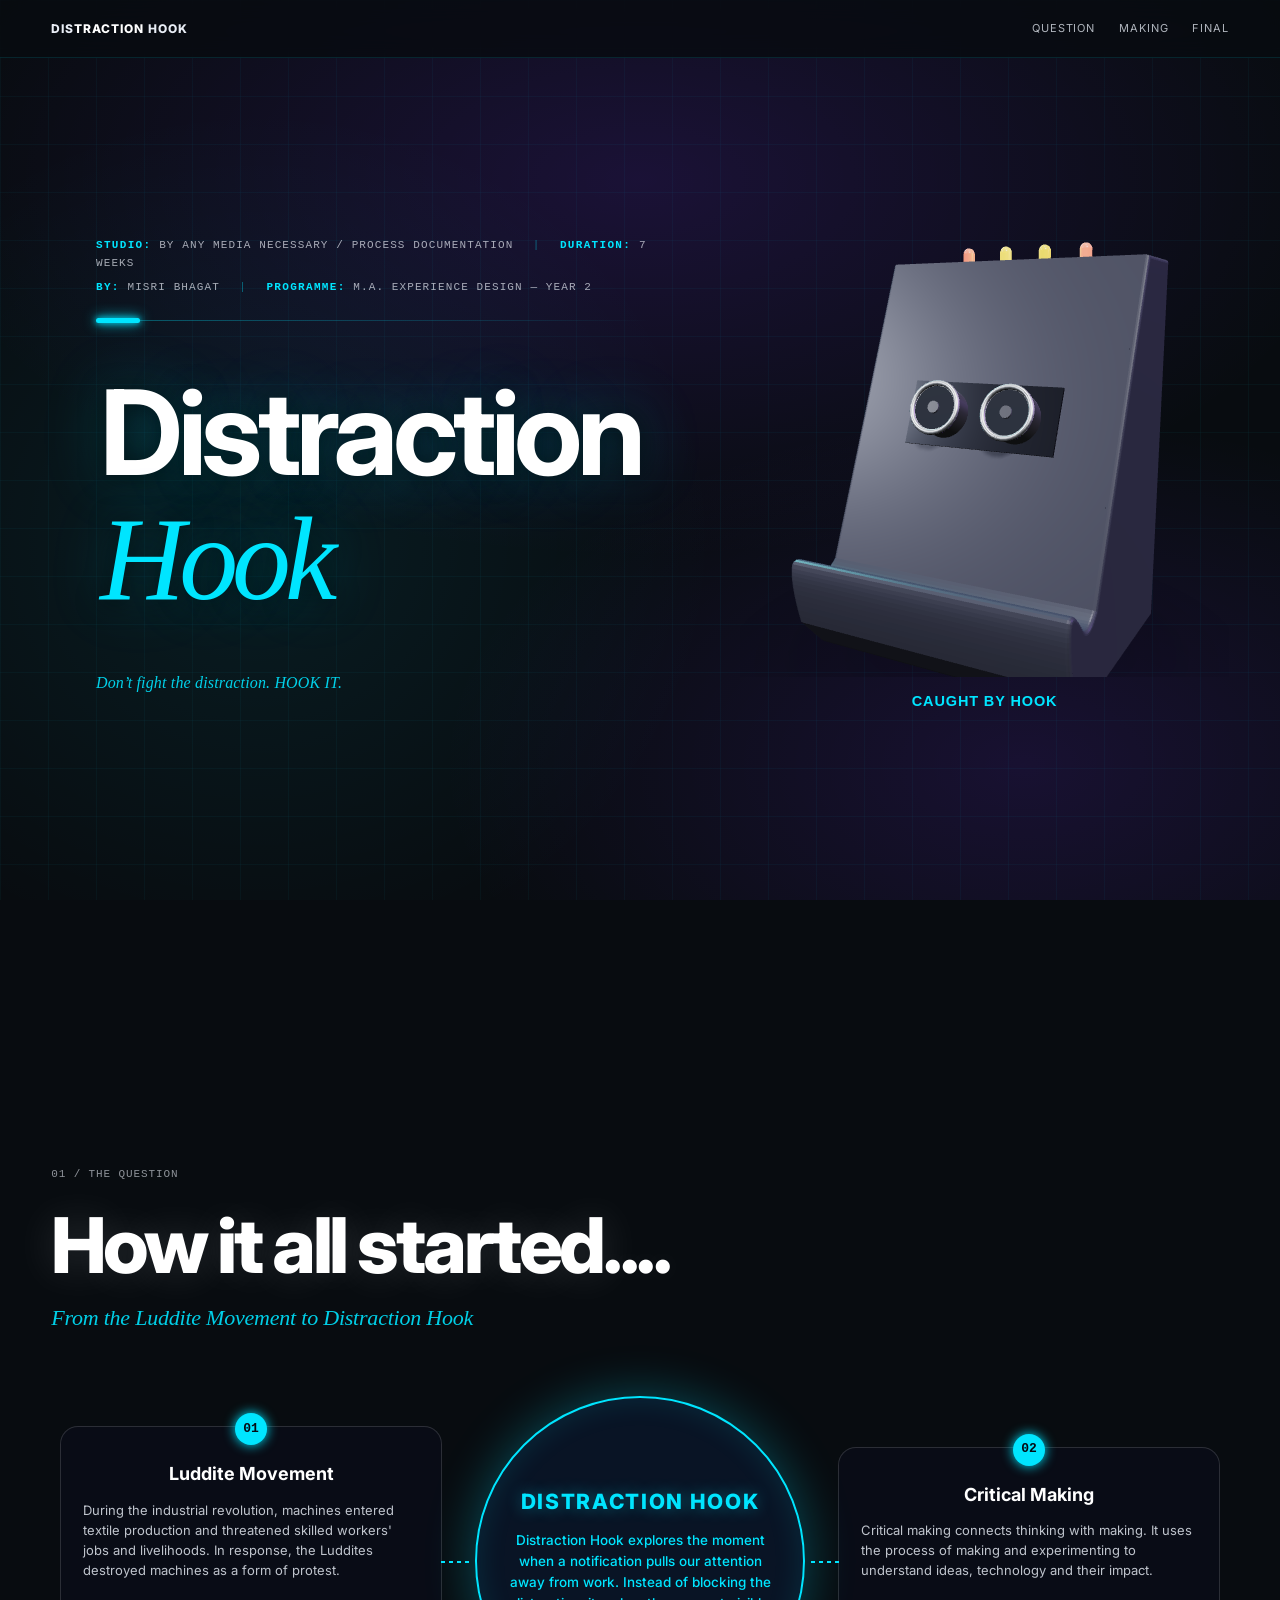
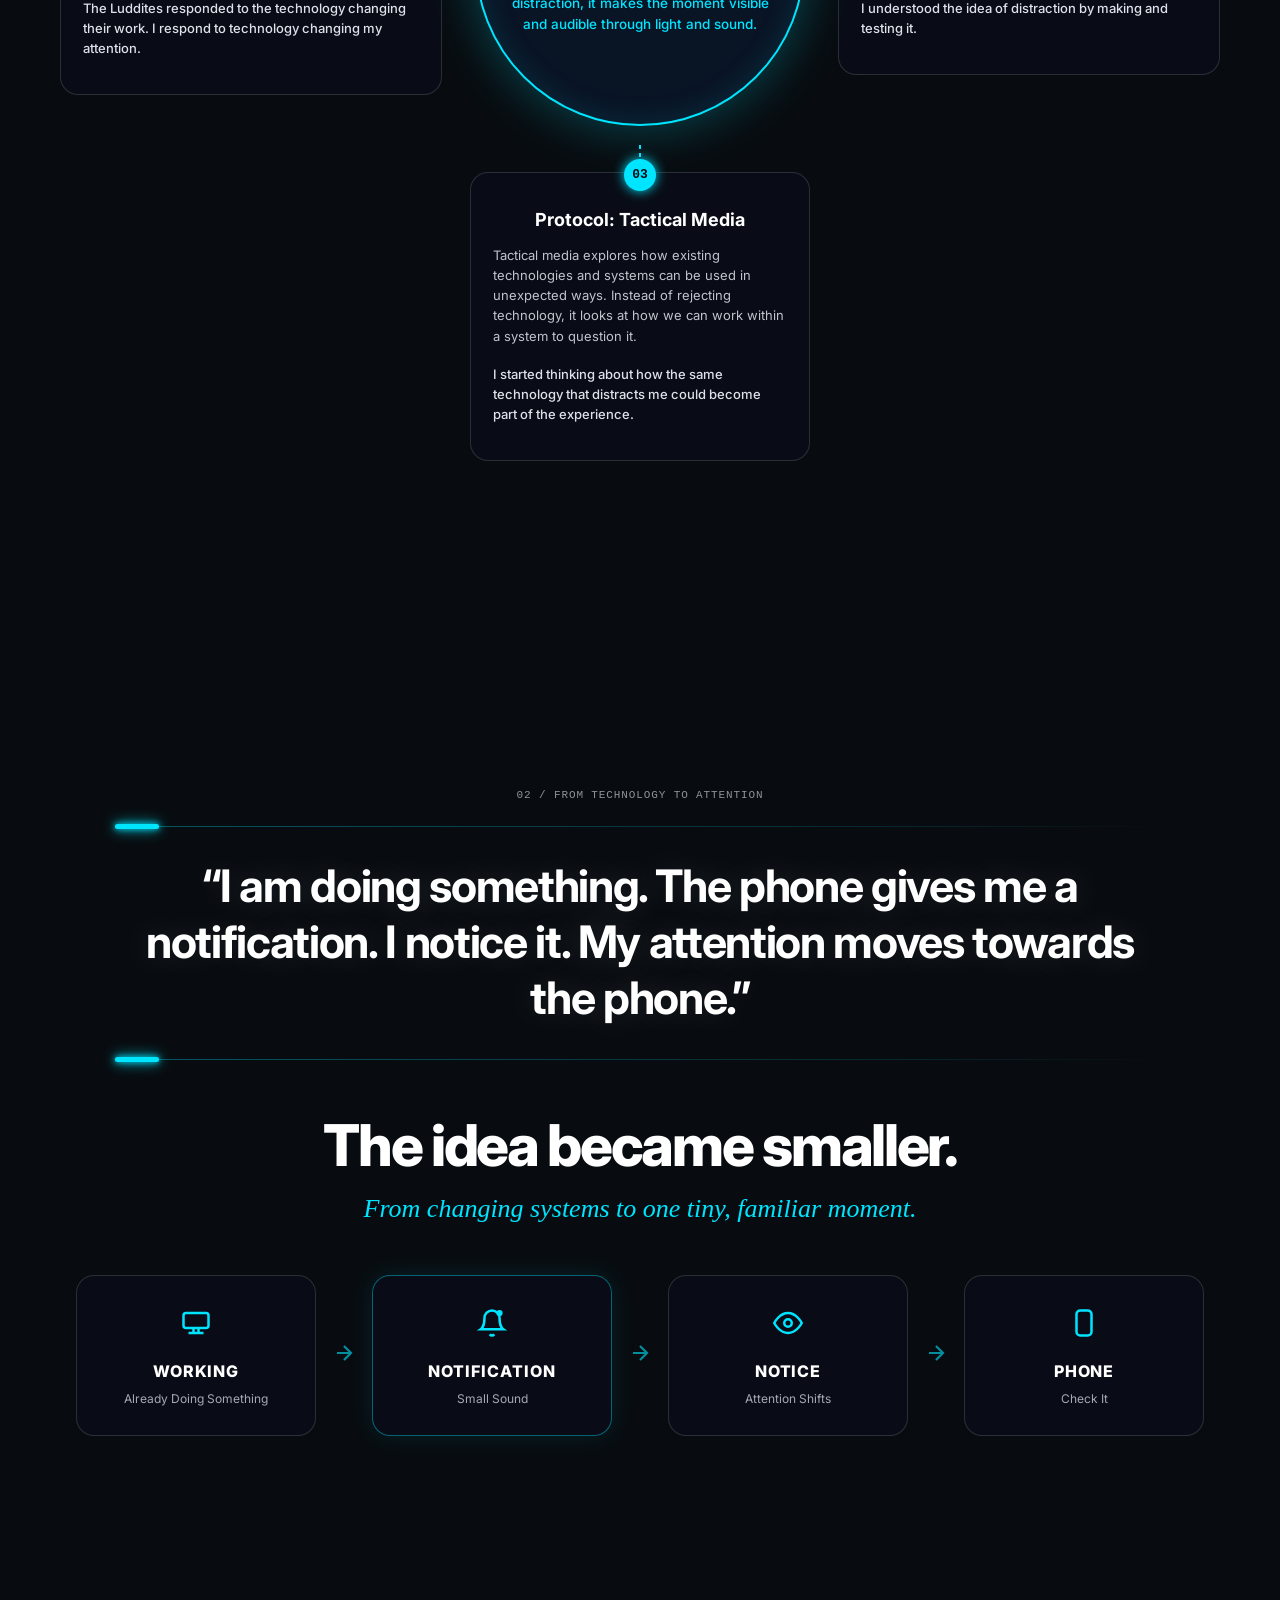
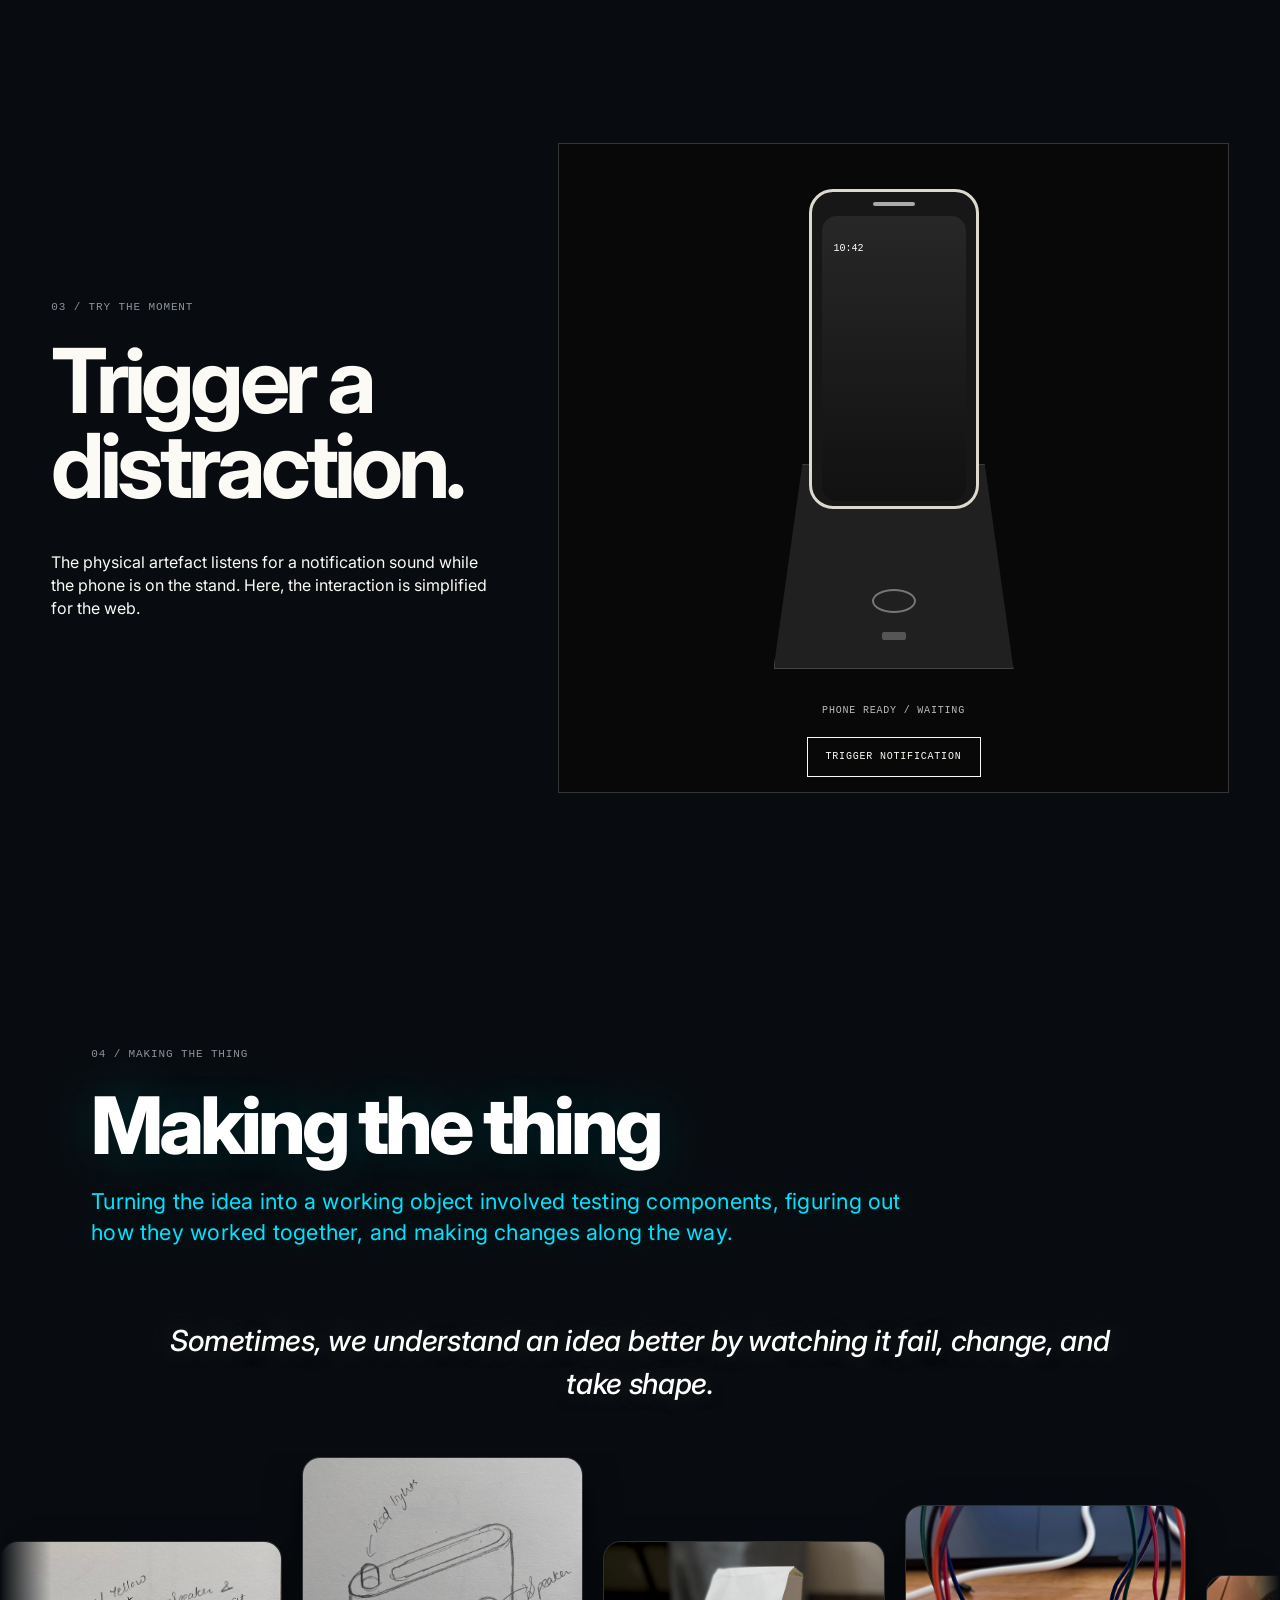
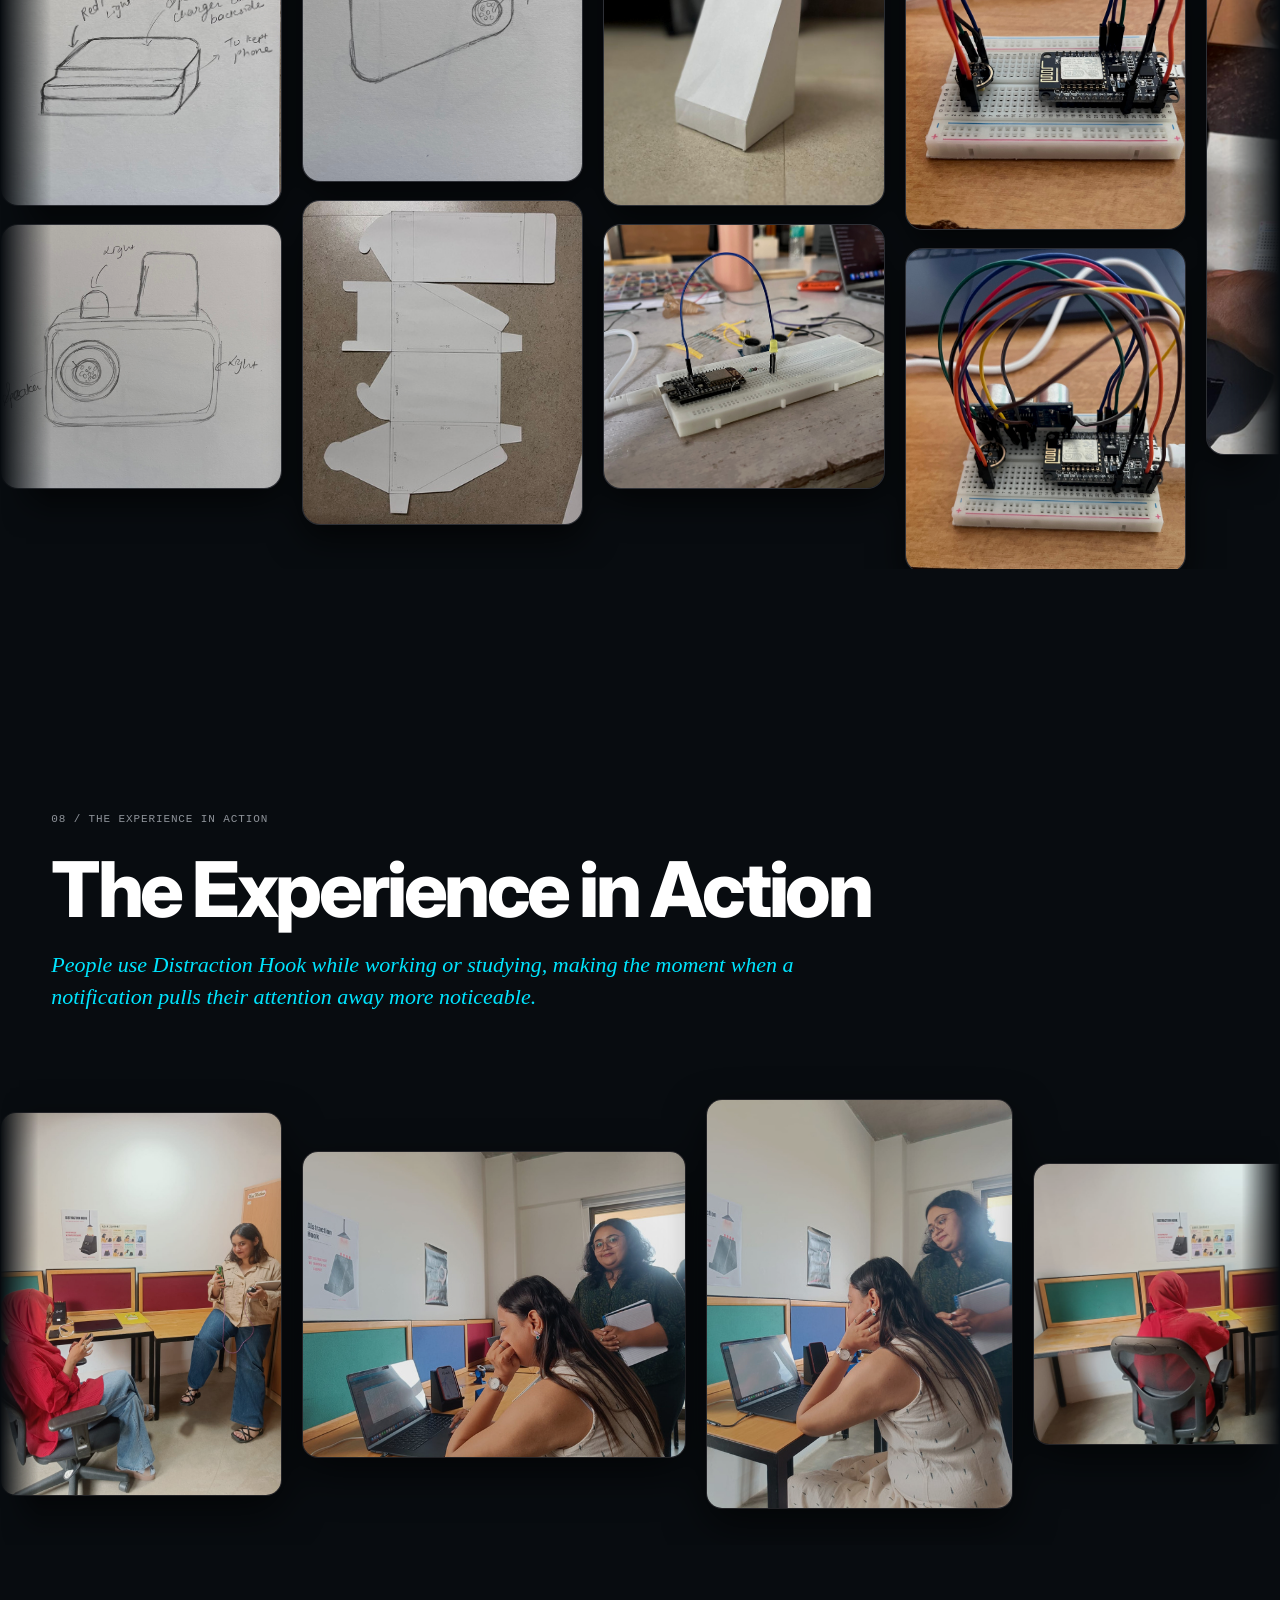
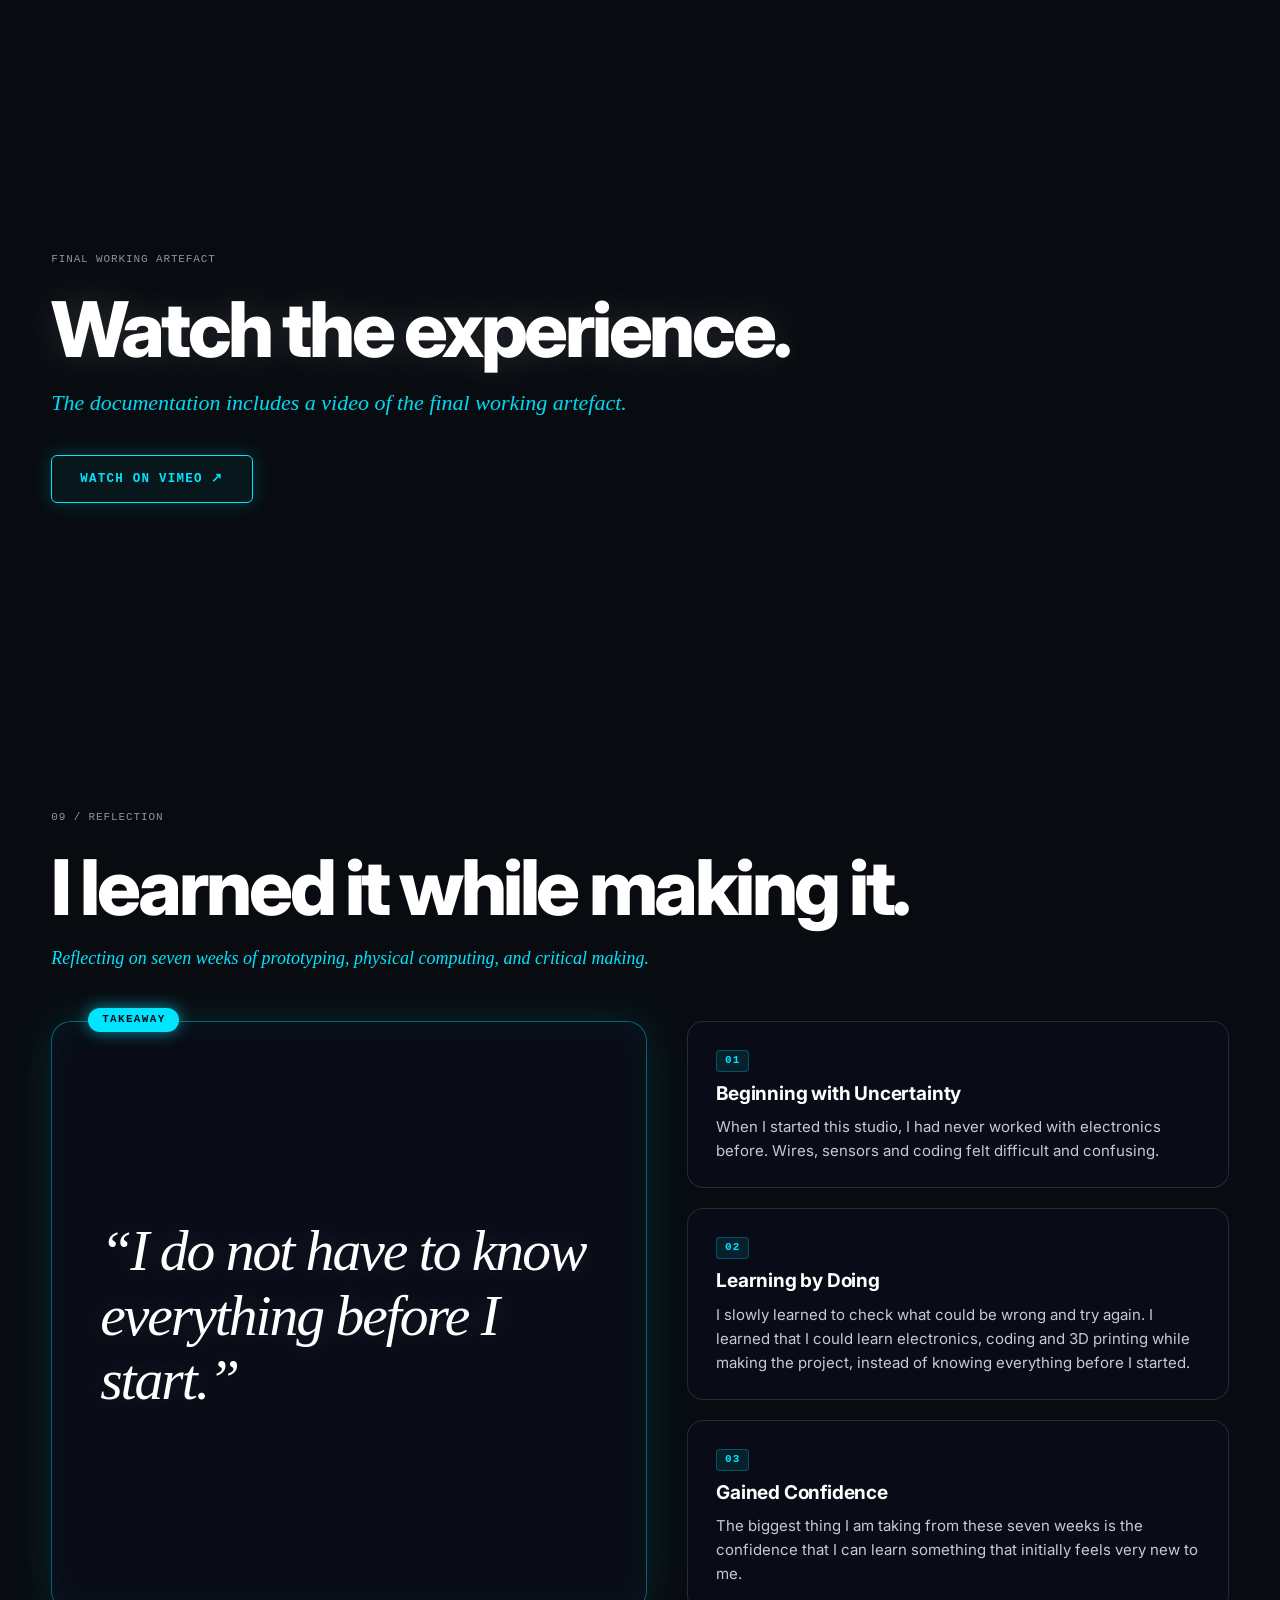
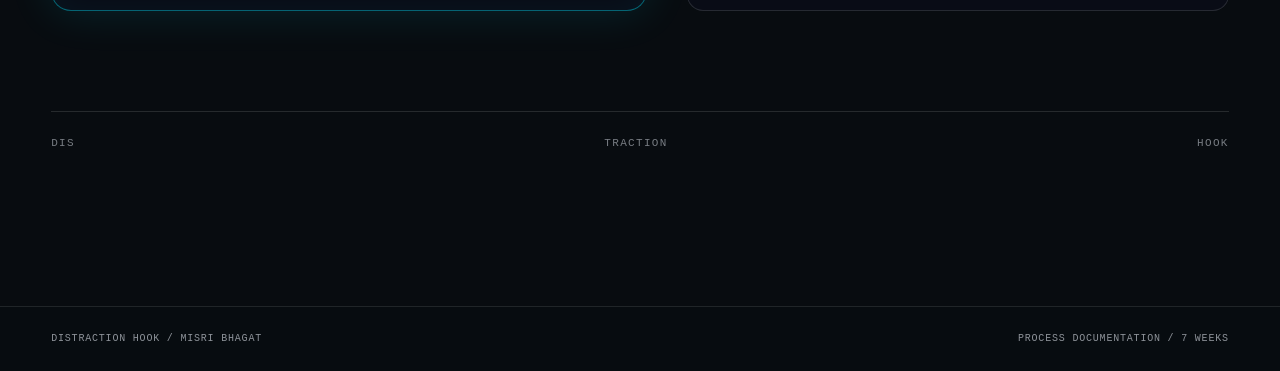
==== commit 34a657fd: "...,,," ====
--- a/index.html
+++ b/index.html
@@ -69,7 +69,7 @@
         </div>
 
         <figcaption>
-          caught by <span>NOTIFICATION</span>
+          caught by HOOK
         </figcaption>
       </figure>
 
--- a/style.css
+++ b/style.css
@@ -29,12 +29,28 @@
   scroll-behavior: smooth;
 }
 
+html {
+  scroll-behavior: smooth;
+  background: var(--hero-bg);
+}
+
 body {
   margin: 0;
-  background: var(--paper);
-  color: var(--ink);
+  background: var(--hero-bg);
+  background-image:
+    linear-gradient(rgba(0, 229, 255, 0.04) 1px, transparent 1px),
+    linear-gradient(90deg, rgba(0, 229, 255, 0.04) 1px, transparent 1px),
+    radial-gradient(ellipse 80% 60% at 50% 20%, rgba(123, 47, 255, 0.16) 0%, transparent 70%),
+    radial-gradient(ellipse 60% 80% at 20% 60%, rgba(0, 229, 255, 0.08) 0%, transparent 60%),
+    radial-gradient(ellipse 70% 60% at 80% 85%, rgba(123, 47, 255, 0.14) 0%, transparent 65%);
+  background-size: 48px 48px, 48px 48px, 100% 100%, 100% 100%, 100% 100%;
+  background-attachment: fixed;
+  background-repeat: repeat, repeat, no-repeat, no-repeat, no-repeat;
+  color: var(--hero-text);
   font-family: var(--sans);
   line-height: 1.45;
+  min-height: 100vh;
+  overflow-x: hidden;
 }
 
 img {
@@ -176,13 +192,7 @@
   gap: clamp(30px, 7vw, 110px);
   align-items: center;
   padding-top: 80px;
-  background: var(--hero-bg);
-  background-image:
-    linear-gradient(rgba(0, 229, 255, 0.04) 1px, transparent 1px),
-    linear-gradient(90deg, rgba(0, 229, 255, 0.04) 1px, transparent 1px),
-    radial-gradient(ellipse 80% 60% at 65% 50%, rgba(123, 47, 255, 0.18) 0%, transparent 70%),
-    radial-gradient(ellipse 50% 80% at 20% 80%, rgba(0, 229, 255, 0.10) 0%, transparent 60%);
-  background-size: 48px 48px, 48px 48px, 100% 100%, 100% 100%;
+  background: transparent;
   position: relative;
   overflow: visible;
   color: var(--hero-text);
@@ -211,12 +221,15 @@
 
 .hero-question {
   max-width: 520px;
-  font-size: clamp(16px, 1.6vw, 22px);
-  line-height: 1.35;
-  margin: 0;
+  font-family: var(--serif);
+  font-style: italic;
+  font-size: clamp(14px, 1.25vw, 17px);
+  line-height: 1.45;
+  margin: 4px 0 0;
   font-weight: 400;
-  color: rgba(232, 237, 245, 0.65);
+  color: var(--hero-accent);
   letter-spacing: .01em;
+  opacity: 0.9;
 }
 
 .hero-divider-line {
@@ -253,7 +266,7 @@
   align-self: center;
   width: 100%;
   min-height: calc(100vh - 120px);
-  padding: 40px 0;
+  padding: 40px 0 40px clamp(20px, 3.5vw, 55px);
   overflow: visible;
 }
 
@@ -274,13 +287,14 @@
 .artefact-3d-stage {
   position: relative;
   width: 100%;
-  height: clamp(320px, 42vh, 420px);
-  min-height: 320px;
+  height: clamp(380px, 50vh, 520px);
+  min-height: 380px;
   display: flex;
   justify-content: center;
   align-items: center;
   background: transparent;
   user-select: none;
+  padding: 10px 0;
 }
 
 .hook-3d-canvas-container {
@@ -428,21 +442,22 @@
 
 .hero-object figcaption {
   font-family: 'Helvetica Neue', Helvetica, Arial, sans-serif;
-  font-size: 16px;
+  font-size: 14.5px;
   font-weight: 700;
-  color: var(--hero-accent);
+  color: #00e5ff;
   letter-spacing: .06em;
-  margin-top: 16px;
+  margin-top: 14px;
   text-align: center;
-  text-transform: none;
+  text-transform: uppercase;
 }
 
 .hero-object figcaption span {
-  color: #ffffff;
+  color: inherit;
+  font-weight: inherit;
 }
 
 .dark-section {
-  background: var(--ink);
+  background: transparent;
   color: var(--white);
 }
 
@@ -454,15 +469,9 @@
   color: #c7c4bb;
 }
 
-/* ── Tech Background for Question Section ── */
+/* ── Tech Background for Question Section (Inherits continuous body canvas) ── */
 .tech-bg-section {
-  background: var(--hero-bg);
-  background-image:
-    linear-gradient(rgba(0, 229, 255, 0.04) 1px, transparent 1px),
-    linear-gradient(90deg, rgba(0, 229, 255, 0.04) 1px, transparent 1px),
-    radial-gradient(ellipse 80% 60% at 50% 50%, rgba(123, 47, 255, 0.18) 0%, transparent 70%),
-    radial-gradient(ellipse 50% 80% at 20% 80%, rgba(0, 229, 255, 0.10) 0%, transparent 60%);
-  background-size: 48px 48px, 48px 48px, 100% 100%, 100% 100%;
+  background: transparent;
   position: relative;
   overflow: hidden;
   color: var(--hero-text);
@@ -1070,13 +1079,7 @@
 
 /* ── Section 05: Page 5 Making The Thing (Continuous Photographic Marquee) ── */
 .making-page {
-  background: var(--hero-bg);
-  background-image:
-    linear-gradient(rgba(0, 229, 255, 0.04) 1px, transparent 1px),
-    linear-gradient(90deg, rgba(0, 229, 255, 0.04) 1px, transparent 1px),
-    radial-gradient(ellipse 80% 60% at 50% 50%, rgba(123, 47, 255, 0.18) 0%, transparent 70%),
-    radial-gradient(ellipse 50% 80% at 20% 80%, rgba(0, 229, 255, 0.10) 0%, transparent 60%);
-  background-size: 48px 48px, 48px 48px, 100% 100%, 100% 100%;
+  background: transparent;
   color: var(--white);
   position: relative;
   overflow: hidden;
@@ -1257,333 +1260,8 @@
 
 
 
-/* ── Section 08: Minimal Editorial Animated Sequence ── */
-.journey-anim {
-  background: var(--hero-bg);
-  background-image:
-    linear-gradient(rgba(0, 229, 255, 0.04) 1px, transparent 1px),
-    linear-gradient(90deg, rgba(0, 229, 255, 0.04) 1px, transparent 1px),
-    radial-gradient(ellipse 80% 60% at 50% 50%, rgba(123, 47, 255, 0.18) 0%, transparent 70%),
-    radial-gradient(ellipse 50% 80% at 20% 80%, rgba(0, 229, 255, 0.10) 0%, transparent 60%);
-  background-size: 48px 48px, 48px 48px, 100% 100%, 100% 100%;
-  color: var(--hero-text);
-  overflow: hidden;
-  position: relative;
-}
-
-.journey-anim .section-heading {
-  max-width: 980px;
-  margin: 0 auto 30px;
-  text-align: left;
-}
-
-.journey-anim .section-number {
-  color: rgba(232, 237, 245, 0.6) !important;
-  margin: 0 0 16px;
-}
-
-.journey-anim h2 {
-  font-size: clamp(48px, 6.5vw, 88px);
-  color: #ffffff;
-  margin: 0 0 12px;
-  letter-spacing: -.04em;
-}
-
-.journey-anim-sub {
-  font-family: var(--serif);
-  font-style: italic;
-  font-size: clamp(16px, 1.8vw, 22px);
-  color: var(--hero-accent);
-  margin: 0 0 20px;
-}
-
-.journey-anim .hero-divider-line {
-  margin: 20px 0 0 0;
-}
-
-/* Scene container — glassmorphic tech card matching Section 02 */
-.sequence-scene {
-  max-width: 980px;
-  margin: 40px auto 0;
-  position: relative;
-  border: 1px solid rgba(0, 229, 255, 0.22);
-  border-radius: 24px;
-  overflow: hidden;
-  background: rgba(8, 14, 24, 0.88);
-  backdrop-filter: blur(24px);
-  box-shadow: 0 0 50px rgba(0, 229, 255, 0.08), 0 24px 60px rgba(0, 0, 0, 0.7);
-}
-
-.scene-stage-wrap {
-  width: 100%;
-  position: relative;
-  display: flex;
-  justify-content: center;
-  align-items: center;
-  padding: 30px 20px 10px;
-}
-
-.scene-stage-svg {
-  width: 100%;
-  max-width: 920px;
-  height: auto;
-  display: block;
-  overflow: visible;
-}
-
-/* Animated elements inside SVG */
-.svg-phone-obj {
-  transition: transform 0.9s cubic-bezier(0.34, 1.3, 0.64, 1);
-  transform-origin: 25px 44px;
-  will-change: transform;
-}
-
-/* Phone Positions for Sequence */
-/* 1. Approach: In person's hand entering */
-.svg-phone-obj.pos-approach {
-  transform: translate(620px, 240px) rotate(14deg);
-}
-
-/* 2. On Stand (Settled) */
-.svg-phone-obj.pos-on-stand {
-  transform: translate(472px, 258px) rotate(0deg);
-}
-
-/* 7. Picked Up to Check */
-.svg-phone-obj.pos-picked-up {
-  transform: translate(610px, 215px) rotate(-10deg);
-}
-
-/* Phone Notification Banner */
-.svg-phone-notif {
-  transition: opacity 0.4s ease, transform 0.45s cubic-bezier(0.175, 0.885, 0.32, 1.275);
-}
-
-.svg-phone-notif.active {
-  opacity: 1 !important;
-  transform: translate(0, 0) !important;
-}
-
-/* Stand LEDs */
-.svg-led {
-  transition: fill 0.3s ease, filter 0.3s ease;
-}
-
-.svg-led.active-red {
-  fill: #ff3344 !important;
-  filter: url(#redLedGlow) !important;
-  animation: ledPulse 0.5s infinite alternate;
-}
-
-.svg-led.active-amber {
-  fill: #f2b632 !important;
-  filter: url(#amberLedGlow) !important;
-  animation: ledPulse 0.5s infinite alternate 0.15s;
-}
-
-@keyframes ledPulse {
-  0% { opacity: 0.75; transform: scale(0.95); }
-  100% { opacity: 1; transform: scale(1.15); }
-}
-
-/* Buzzer waves */
-.svg-buzzer-waves {
-  transition: opacity 0.4s ease;
-}
-
-.svg-buzzer-waves.active {
-  opacity: 1 !important;
-}
-
-.svg-buzzer-waves.active path {
-  animation: wavePulseSvg 0.7s infinite alternate;
-}
-
-.svg-buzzer-waves.active path:nth-child(2),
-.svg-buzzer-waves.active path:nth-child(5) {
-  animation-delay: 0.15s;
-}
-
-.svg-buzzer-waves.active path:nth-child(3),
-.svg-buzzer-waves.active path:nth-child(6) {
-  animation-delay: 0.3s;
-}
-
-@keyframes wavePulseSvg {
-  0% { opacity: 0.25; stroke-width: 1.2; }
-  100% { opacity: 1; stroke-width: 2.2; }
-}
-
-/* Laptop code lines typing effect */
-.laptop-cursor {
-  animation: cursorBlink 0.9s infinite;
-}
-
-@keyframes cursorBlink {
-  0%, 100% { opacity: 1; }
-  50% { opacity: 0; }
-}
-
-.typing-active .ll {
-  animation: lineGlow 1.2s infinite alternate;
-}
-
-.typing-active .l1 { animation-delay: 0s; }
-.typing-active .l2 { animation-delay: 0.2s; }
-.typing-active .l3 { animation-delay: 0.4s; }
-.typing-active .l4 { animation-delay: 0.6s; }
-
-@keyframes lineGlow {
-  0% { opacity: 0.5; }
-  100% { opacity: 1; filter: drop-shadow(0 0 3px var(--hero-accent)); }
-}
-
-/* Person Articulation */
-#svgHeadGroup {
-  transition: transform 0.6s cubic-bezier(0.4, 0, 0.2, 1);
-  transform-origin: 718px 170px;
-}
-
-#svgGaze {
-  transition: cx 0.5s ease, cy 0.5s ease;
-}
-
-.svg-arm-path {
-  transition: d 0.7s cubic-bezier(0.4, 0, 0.2, 1), stroke 0.4s;
-}
-
-/* Gaze & Head States */
-/* Seated Looking at Laptop */
-.gaze-laptop #svgHeadGroup {
-  transform: rotate(8deg);
-}
-.gaze-laptop #svgGaze {
-  cx: 698px;
-  cy: 174px;
-}
-
-/* Interrupted: Looking at Distraction Hook Stand */
-.gaze-stand #svgHeadGroup {
-  transform: rotate(-14deg);
-}
-.gaze-stand #svgGaze {
-  cx: 708px;
-  cy: 168px;
-}
-
-/* Checking Phone */
-.gaze-phone #svgHeadGroup {
-  transform: rotate(-6deg);
-}
-.gaze-phone #svgGaze {
-  cx: 706px;
-  cy: 170px;
-}
-
-/* Captions Bar */
-.sequence-caption-bar {
-  text-align: center;
-  padding: 18px 30px 14px;
-  min-height: 80px;
-  border-top: 1px solid rgba(255, 255, 255, 0.08);
-  background: rgba(4, 7, 14, 0.6);
-}
-
-.caption-step-badge {
-  display: inline-block;
-  font-family: var(--mono);
-  font-size: 11px;
-  letter-spacing: 0.12em;
-  font-weight: 700;
-  color: var(--hero-accent);
-  text-transform: uppercase;
-  margin-bottom: 6px;
-  padding: 3px 10px;
-  background: rgba(0, 229, 255, 0.08);
-  border-radius: 100px;
-  border: 1px solid rgba(0, 229, 255, 0.25);
-}
-
-.caption-step-title {
-  font-size: 19px;
-  font-weight: 700;
-  color: #ffffff;
-  margin: 4px 0 6px;
-  letter-spacing: -0.02em;
-}
-
-.caption-step-desc {
-  font-size: 14px;
-  color: rgba(232, 237, 245, 0.75);
-  max-width: 620px;
-  margin: 0 auto;
-  line-height: 1.5;
-}
-
-/* Step Indicator Dots */
-.scene-steps-indicator {
-  display: flex;
-  justify-content: center;
-  align-items: center;
-  gap: 12px;
-  padding: 12px 20px 20px;
-}
-
-.step-dot {
-  width: 9px;
-  height: 9px;
-  border-radius: 50%;
-  background: rgba(255, 255, 255, 0.2);
-  border: none;
-  cursor: pointer;
-  padding: 0;
-  transition: all 0.3s cubic-bezier(0.34, 1.56, 0.64, 1);
-}
-
-.step-dot:hover {
-  background: rgba(0, 229, 255, 0.6);
-  transform: scale(1.2);
-}
-
-.step-dot.active {
-  background: var(--hero-accent);
-  box-shadow: 0 0 12px var(--hero-accent), 0 0 4px var(--hero-accent);
-  transform: scale(1.4);
-}
-
-/* Replay Button */
-.replay-wrap {
-  text-align: center;
-  padding: 0 20px 24px;
-}
-
-.replay-btn {
-  background: rgba(0, 229, 255, 0.04);
-  border: 1px solid rgba(0, 229, 255, 0.4);
-  color: var(--hero-accent);
-  font-family: var(--mono);
-  font-size: 11.5px;
-  font-weight: 600;
-  letter-spacing: 0.08em;
-  padding: 10px 24px;
-  border-radius: 100px;
-  cursor: pointer;
-  display: inline-flex;
-  align-items: center;
-  gap: 8px;
-  transition: all 0.3s ease;
-}
-
-.replay-btn:hover {
-  background: rgba(0, 229, 255, 0.15);
-  border-color: var(--hero-accent);
-  transform: scale(1.04);
-  box-shadow: 0 0 24px rgba(0, 229, 255, 0.25);
-}
-
 /* ── Experience in Action: Photo Marquee ── */
 .experience-action {
-  background: var(--ink);
   overflow: hidden;
 }
 
@@ -1944,7 +1622,7 @@
   font-family: var(--mono);
   font-size: 10px;
   letter-spacing: 0.08em;
-  background: #05080c;
+  background: rgba(8, 12, 16, 0.95);
   color: rgba(232, 237, 245, 0.6);
   border-top: 1px solid rgba(255, 255, 255, 0.1);
 }
@@ -2151,4 +1829,131 @@
   .footer {
     flex-direction: column;
   }
-}+}
+/* ── Enhanced Responsiveness Across Breakpoints ── */
+@media (max-width: 1024px) {
+  .hero {
+    gap: 40px;
+  }
+  .radial-infographic {
+    grid-template-columns: 1fr 280px 1fr;
+    gap: 24px 18px;
+  }
+  .hub-core {
+    width: 270px;
+    height: 270px;
+    padding: 20px;
+  }
+  .hub-title {
+    font-size: 18px;
+  }
+  .hub-description {
+    font-size: 12.5px;
+  }
+}
+
+@media (max-width: 850px) {
+  /* Mobile Navigation: horizontal scrollable pills */
+  .site-nav {
+    height: auto;
+    min-height: 54px;
+    padding: 8px var(--pad);
+    flex-wrap: wrap;
+    gap: 10px;
+  }
+  .site-nav nav {
+    display: flex !important;
+    gap: 12px;
+    overflow-x: auto;
+    -webkit-overflow-scrolling: touch;
+    max-width: 100%;
+    padding: 4px 0;
+  }
+  .site-nav nav a {
+    font-size: 10px;
+    padding: 4px 10px;
+    background: rgba(0, 229, 255, 0.06);
+    border: 1px solid rgba(0, 229, 255, 0.2);
+    border-radius: 100px;
+    white-space: nowrap;
+  }
+  
+  .reflection-grid {
+    grid-template-columns: 1fr;
+    gap: 30px;
+  }
+  
+  .marquee-container-outer,
+  .experience-marquee-outer {
+    width: 100%;
+    margin-left: 0;
+  }
+}
+
+@media (max-width: 640px) {
+  .hero-info-block .eyebrow {
+    font-size: 9.5px;
+    line-height: 1.6;
+    letter-spacing: 0.05em;
+  }
+  .hero h1 {
+    font-size: clamp(40px, 12vw, 68px);
+  }
+  .hero-question {
+    font-size: 15px;
+  }
+  .radial-node {
+    padding: 20px 16px;
+  }
+  .hub-core {
+    width: 240px;
+    height: 240px;
+    padding: 16px;
+  }
+  .hub-title {
+    font-size: 16px;
+  }
+  .hub-description {
+    font-size: 11.5px;
+  }
+  .exp-p1, .exp-p2, .exp-p3, .exp-p4, .exp-p5 {
+    height: 240px;
+    width: 200px;
+  }
+  .marquee-col {
+    width: 200px;
+  }
+  .shape-card {
+    height: 180px;
+  }
+  .card-center-hero {
+    height: 280px;
+  }
+  .watch-experience-title,
+  .experience-action-title,
+  .reflection-main-title {
+    font-size: clamp(34px, 9vw, 52px);
+  }
+  .reflection-quote-card {
+    padding: 28px 20px;
+  }
+  .reflection-quote-card .closing-quote {
+    font-size: clamp(24px, 6vw, 36px);
+  }
+}
+
+@media (max-width: 380px) {
+  :root {
+    --pad: 14px;
+  }
+  .section-pad {
+    padding: 60px 14px;
+  }
+  .hero h1 {
+    font-size: 36px;
+  }
+  .hub-core {
+    width: 210px;
+    height: 210px;
+  }
+}
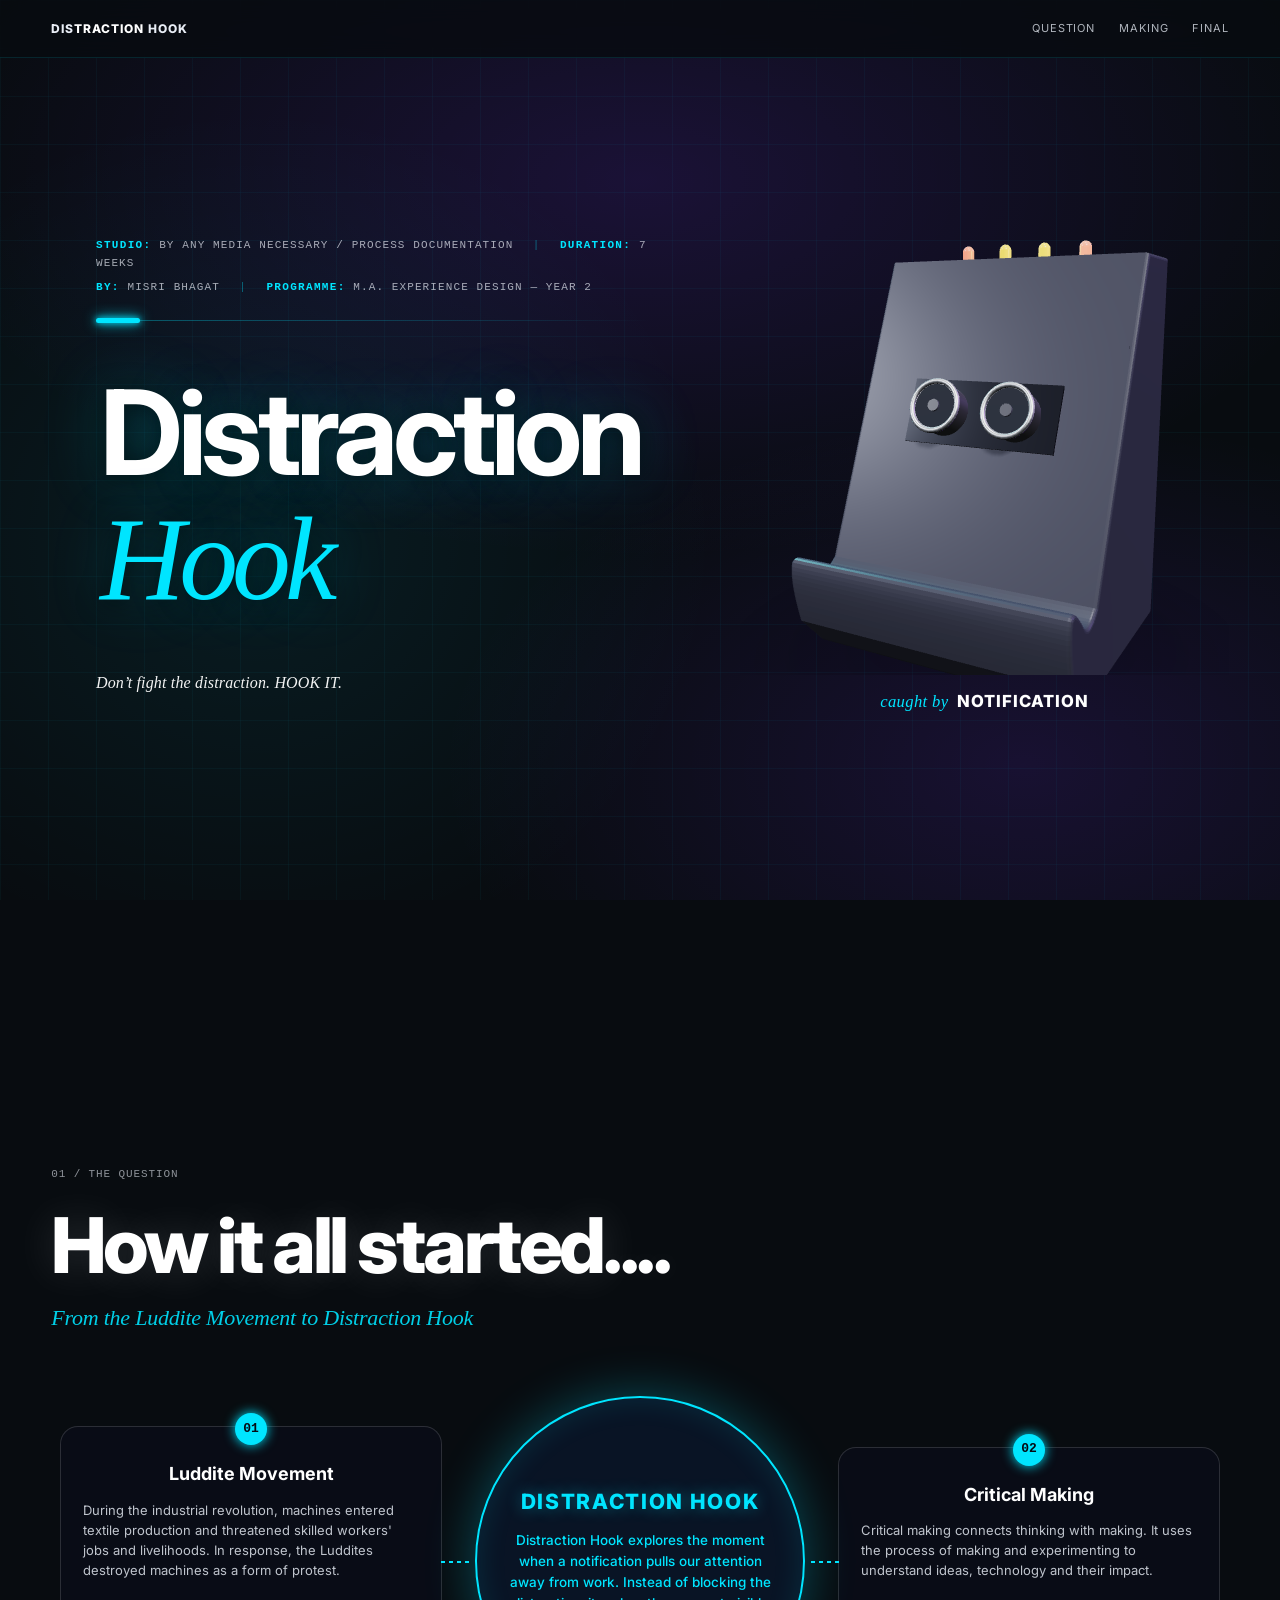
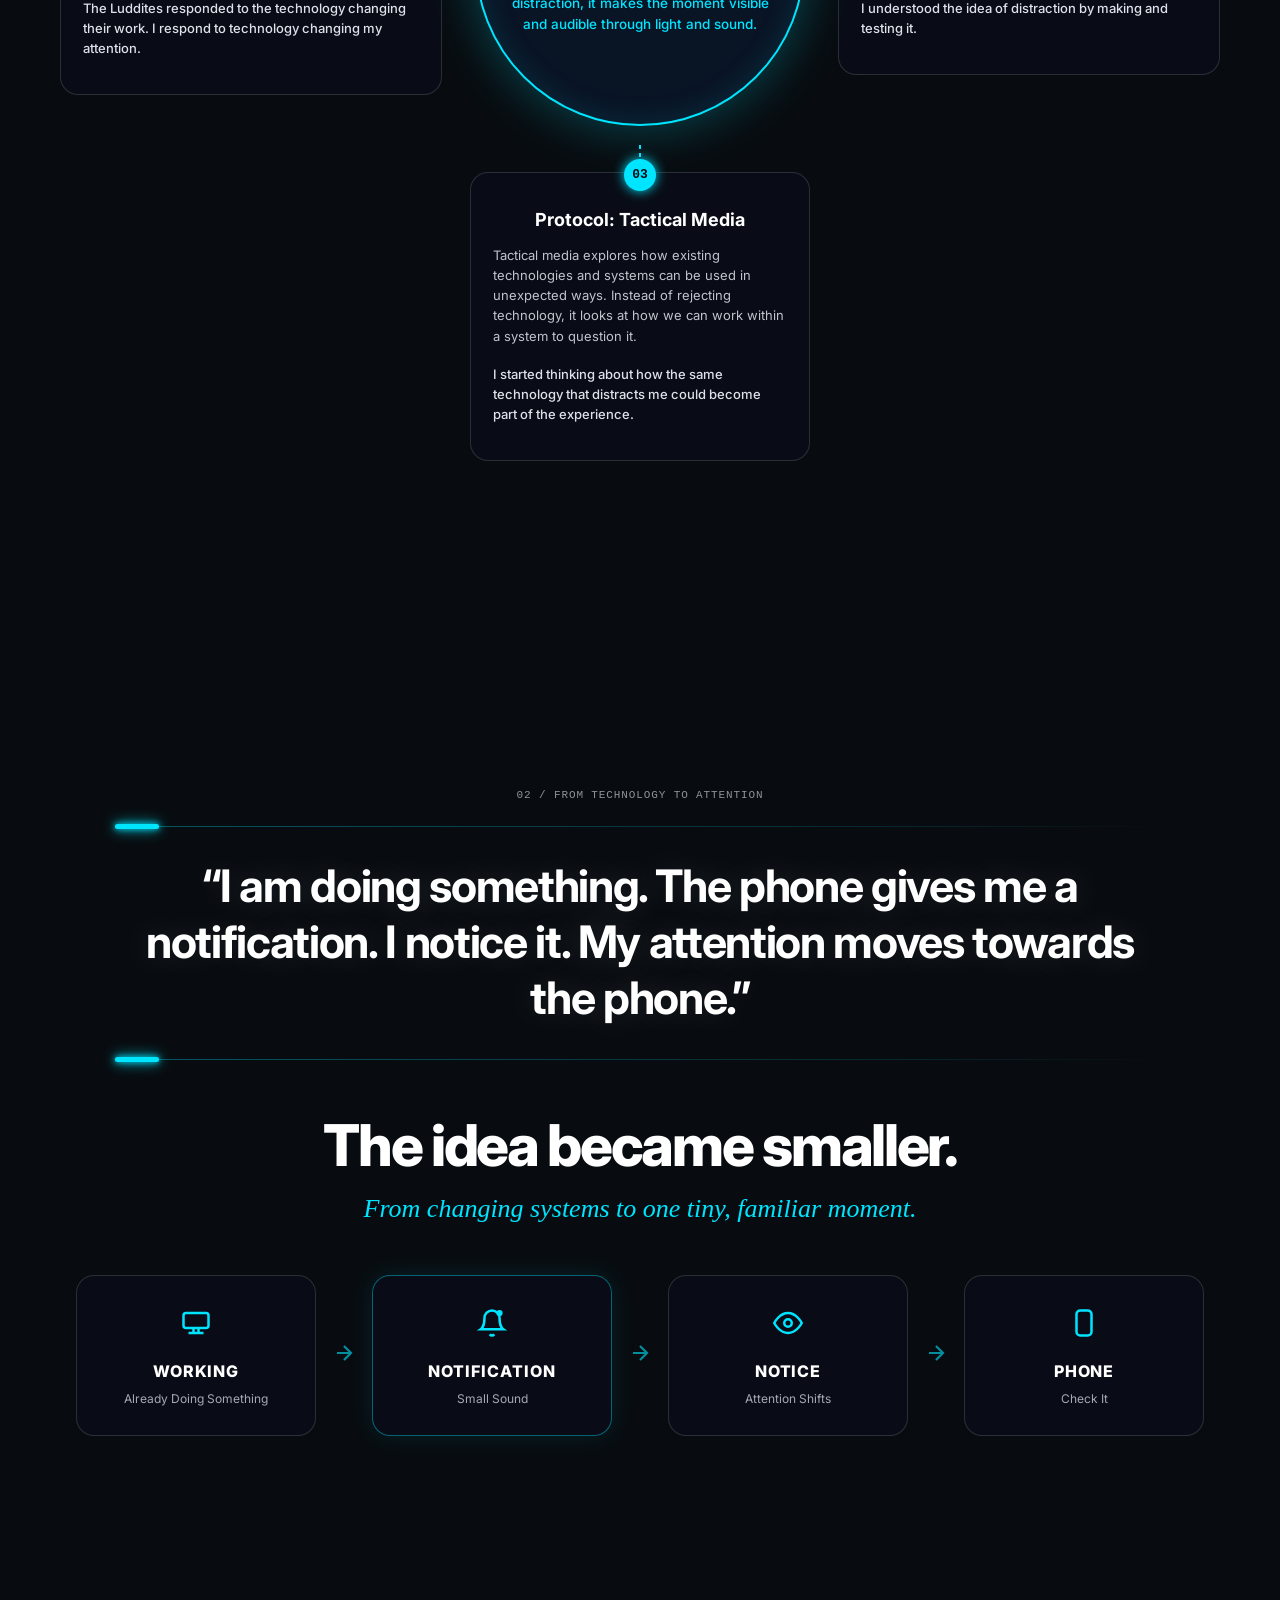
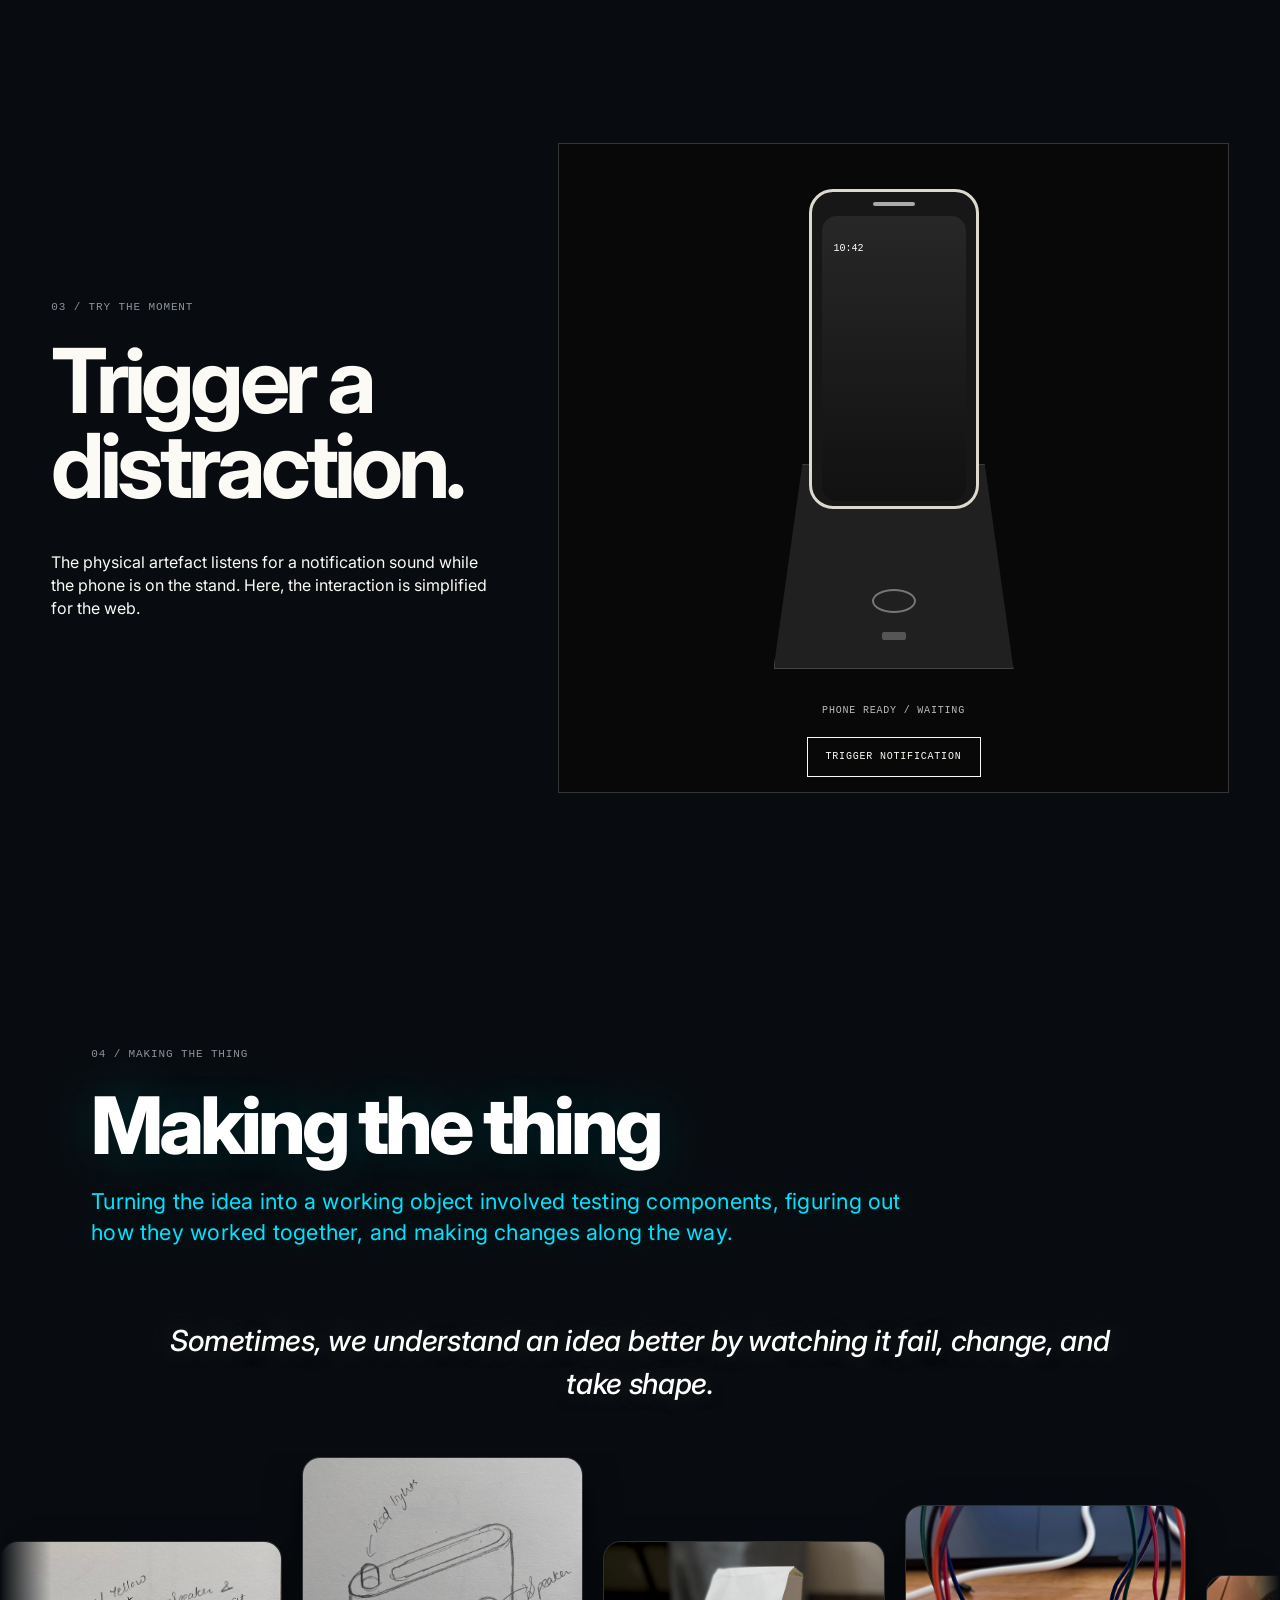
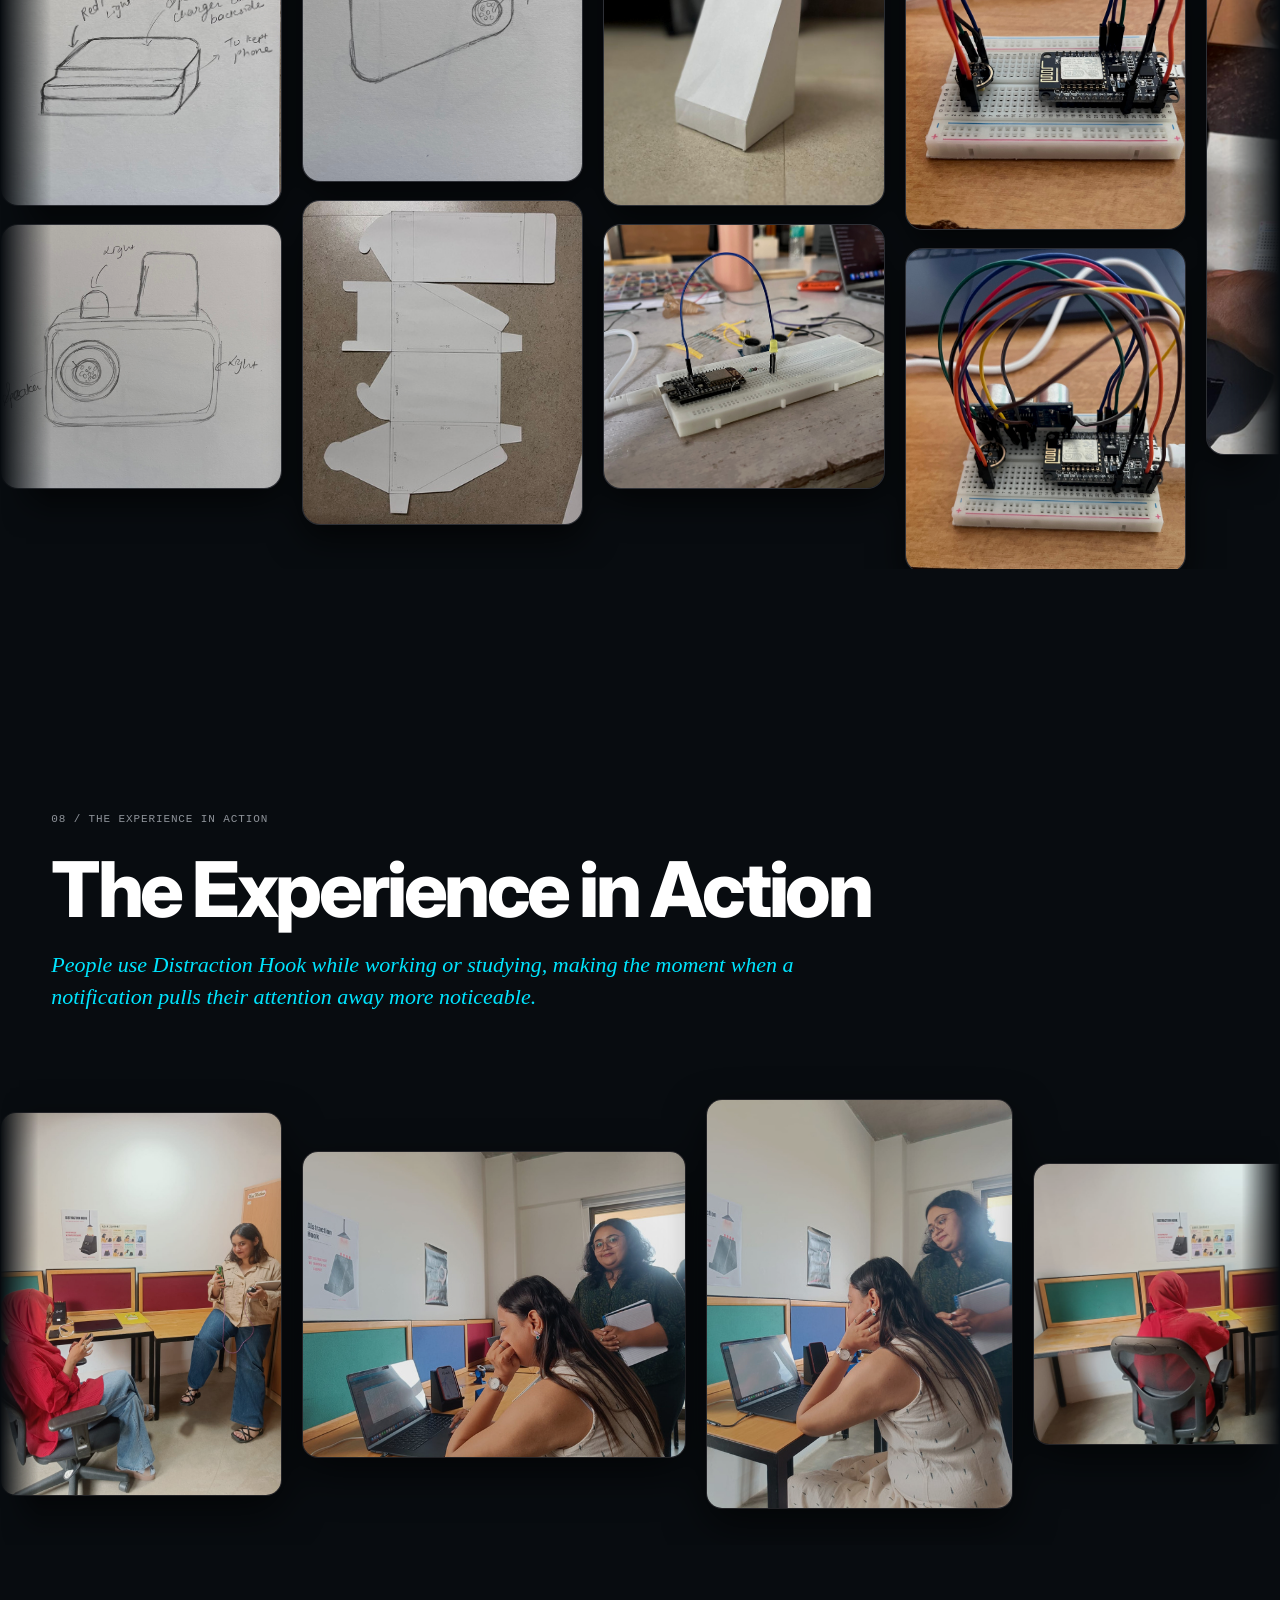
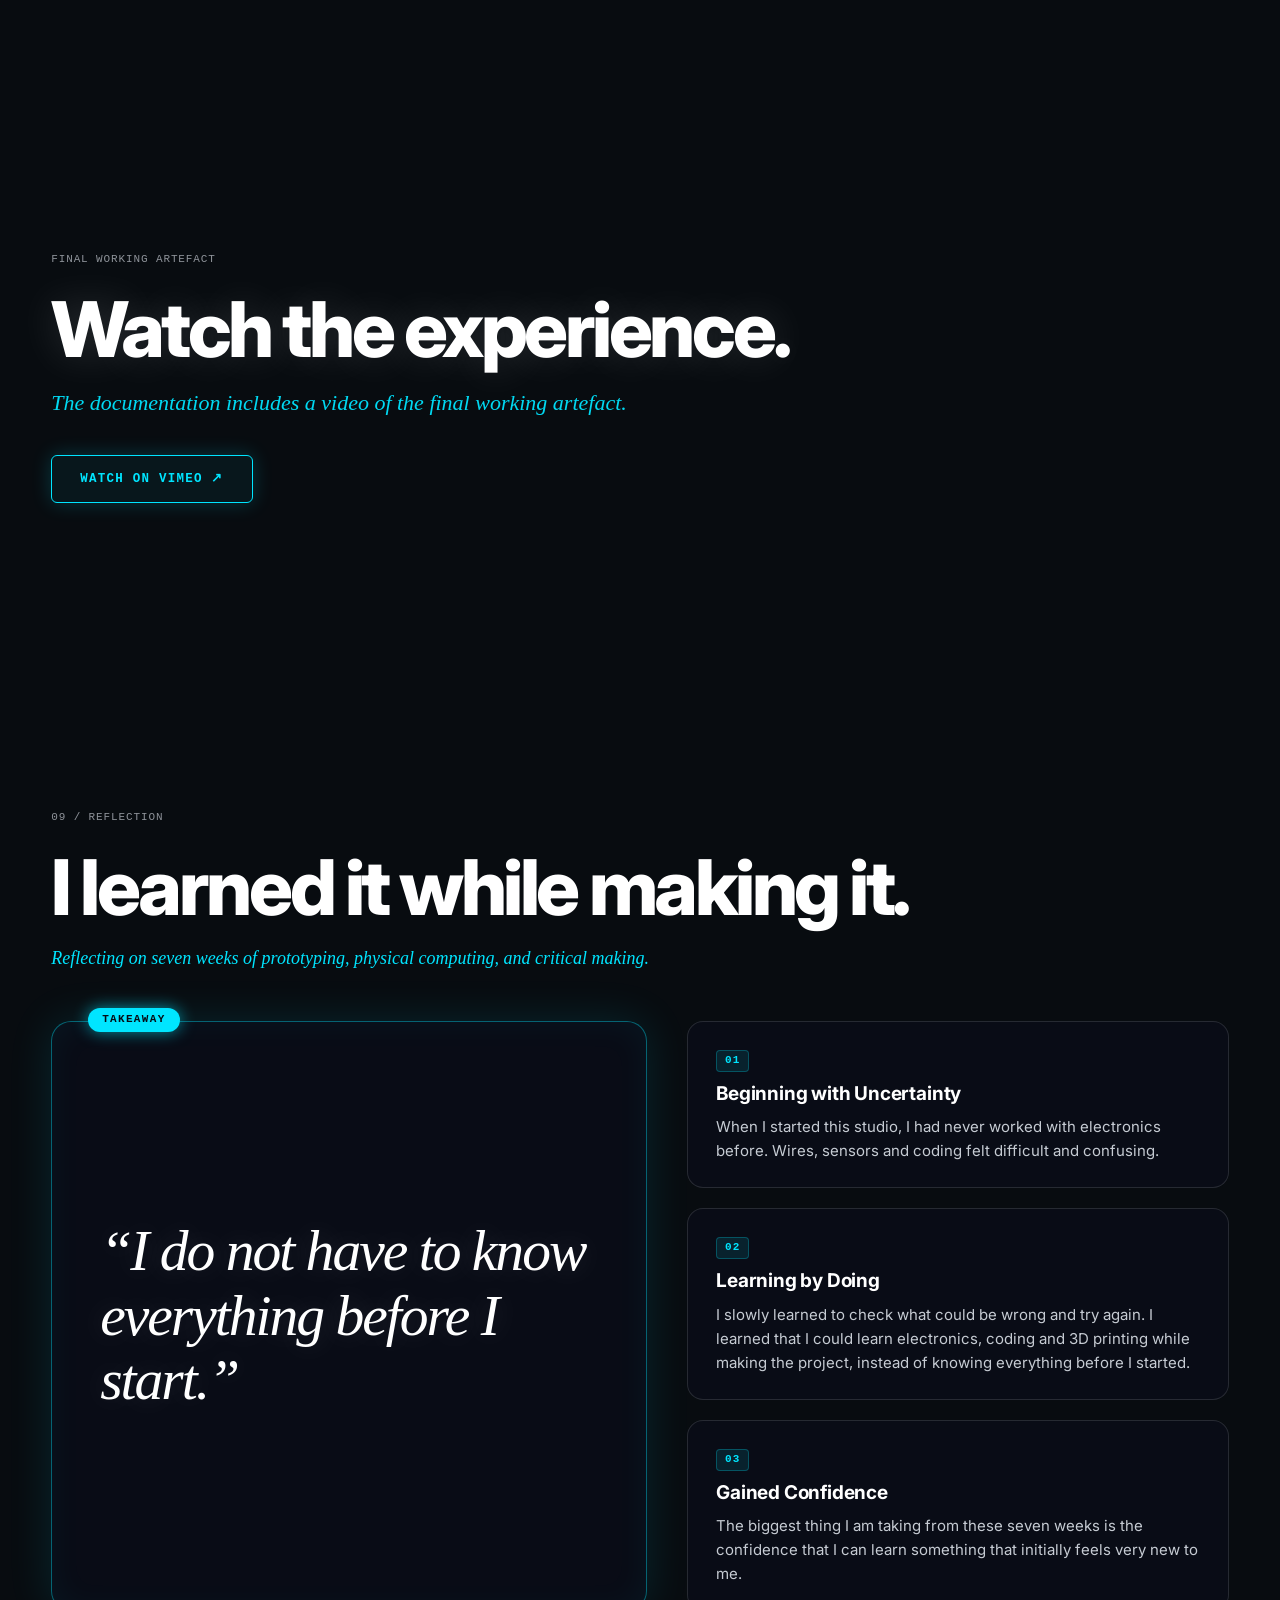
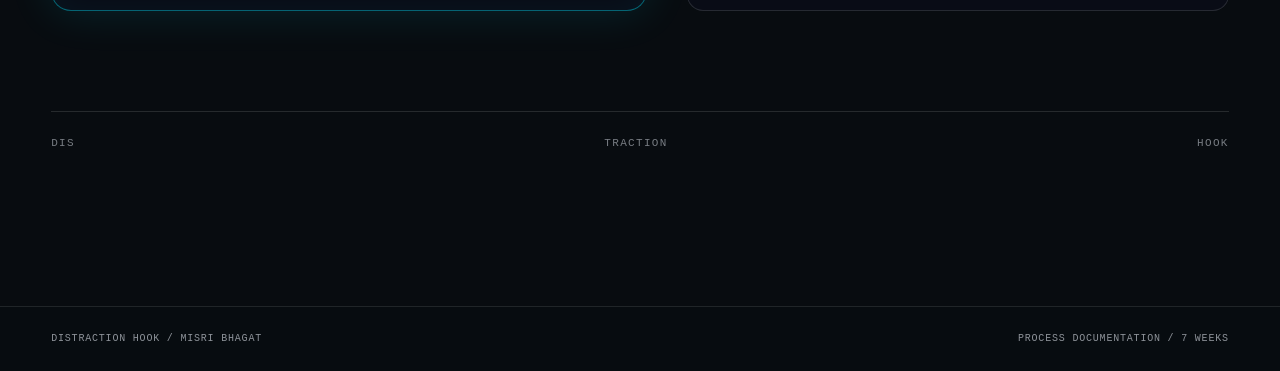
==== commit d12e57c6: "...." ====
--- a/index.html
+++ b/index.html
@@ -69,7 +69,7 @@
         </div>
 
         <figcaption>
-          caught by HOOK
+          caught by <span>NOTIFICATION</span>
         </figcaption>
       </figure>
 
--- a/style.css
+++ b/style.css
@@ -227,9 +227,9 @@
   line-height: 1.45;
   margin: 4px 0 0;
   font-weight: 400;
-  color: var(--hero-accent);
+  color: #ffffff;
   letter-spacing: .01em;
-  opacity: 0.9;
+  opacity: 0.95;
 }
 
 .hero-divider-line {
@@ -441,19 +441,24 @@
 }
 
 .hero-object figcaption {
-  font-family: 'Helvetica Neue', Helvetica, Arial, sans-serif;
-  font-size: 14.5px;
-  font-weight: 700;
-  color: #00e5ff;
-  letter-spacing: .06em;
+  font-family: var(--serif);
+  font-style: italic;
+  font-size: clamp(15px, 1.3vw, 18px);
+  font-weight: 400;
+  color: var(--hero-accent);
+  letter-spacing: .02em;
   margin-top: 14px;
   text-align: center;
-  text-transform: uppercase;
+  text-transform: none;
 }
 
 .hero-object figcaption span {
-  color: inherit;
-  font-weight: inherit;
+  font-family: var(--sans);
+  font-style: normal;
+  font-weight: 800;
+  color: #ffffff;
+  letter-spacing: .06em;
+  margin-left: 4px;
 }
 
 .dark-section {
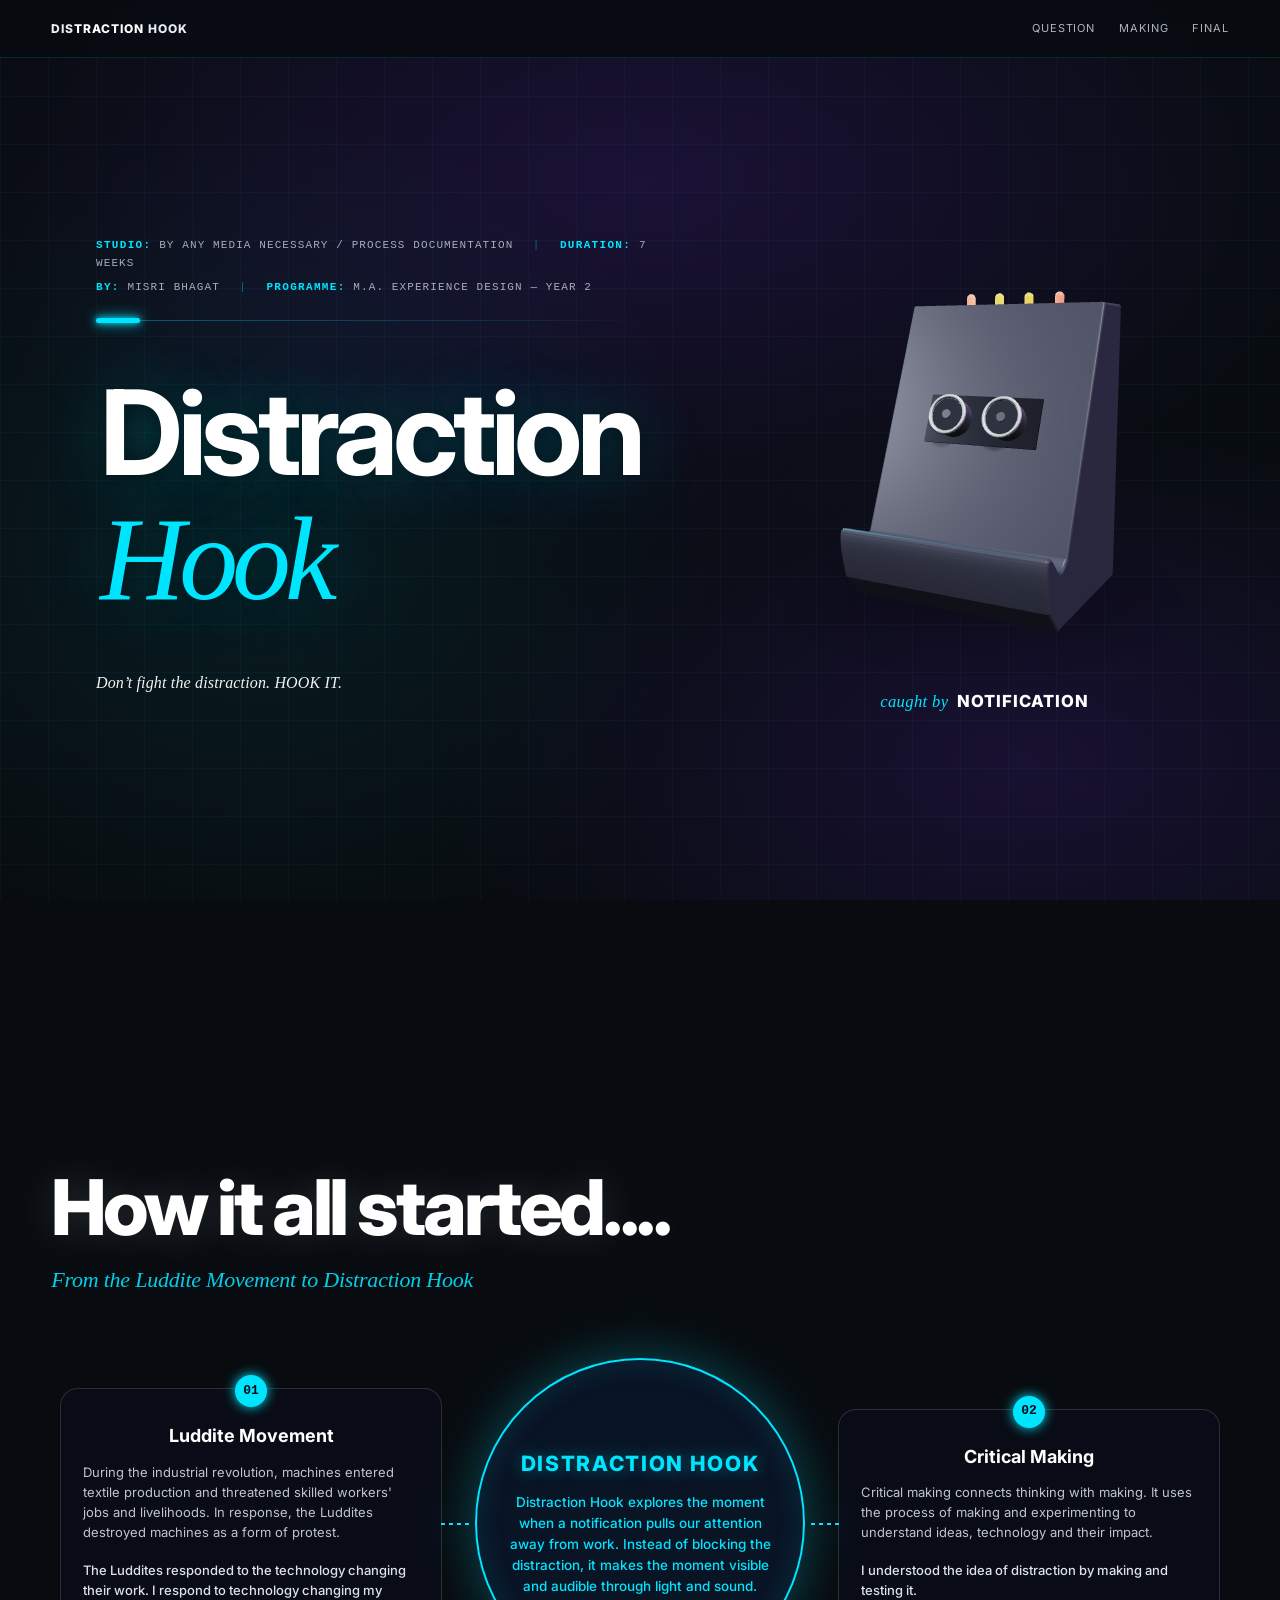
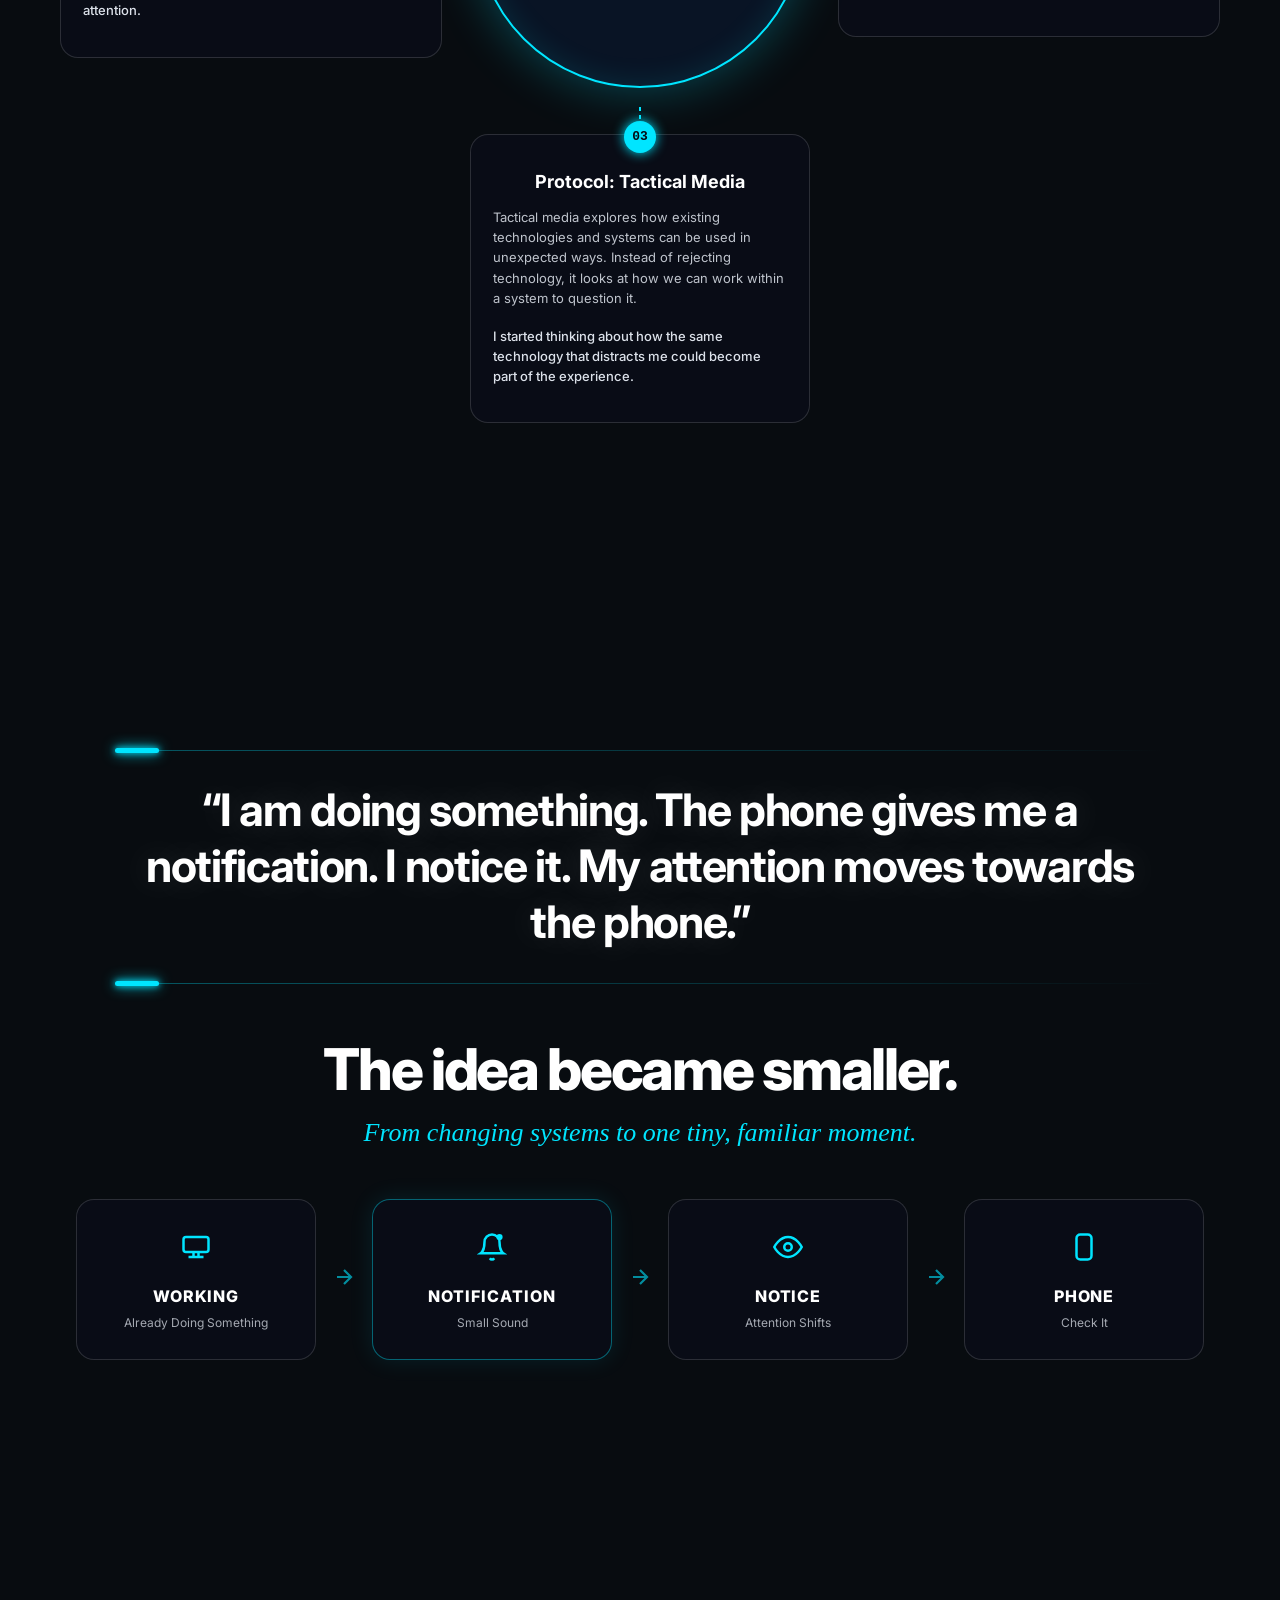
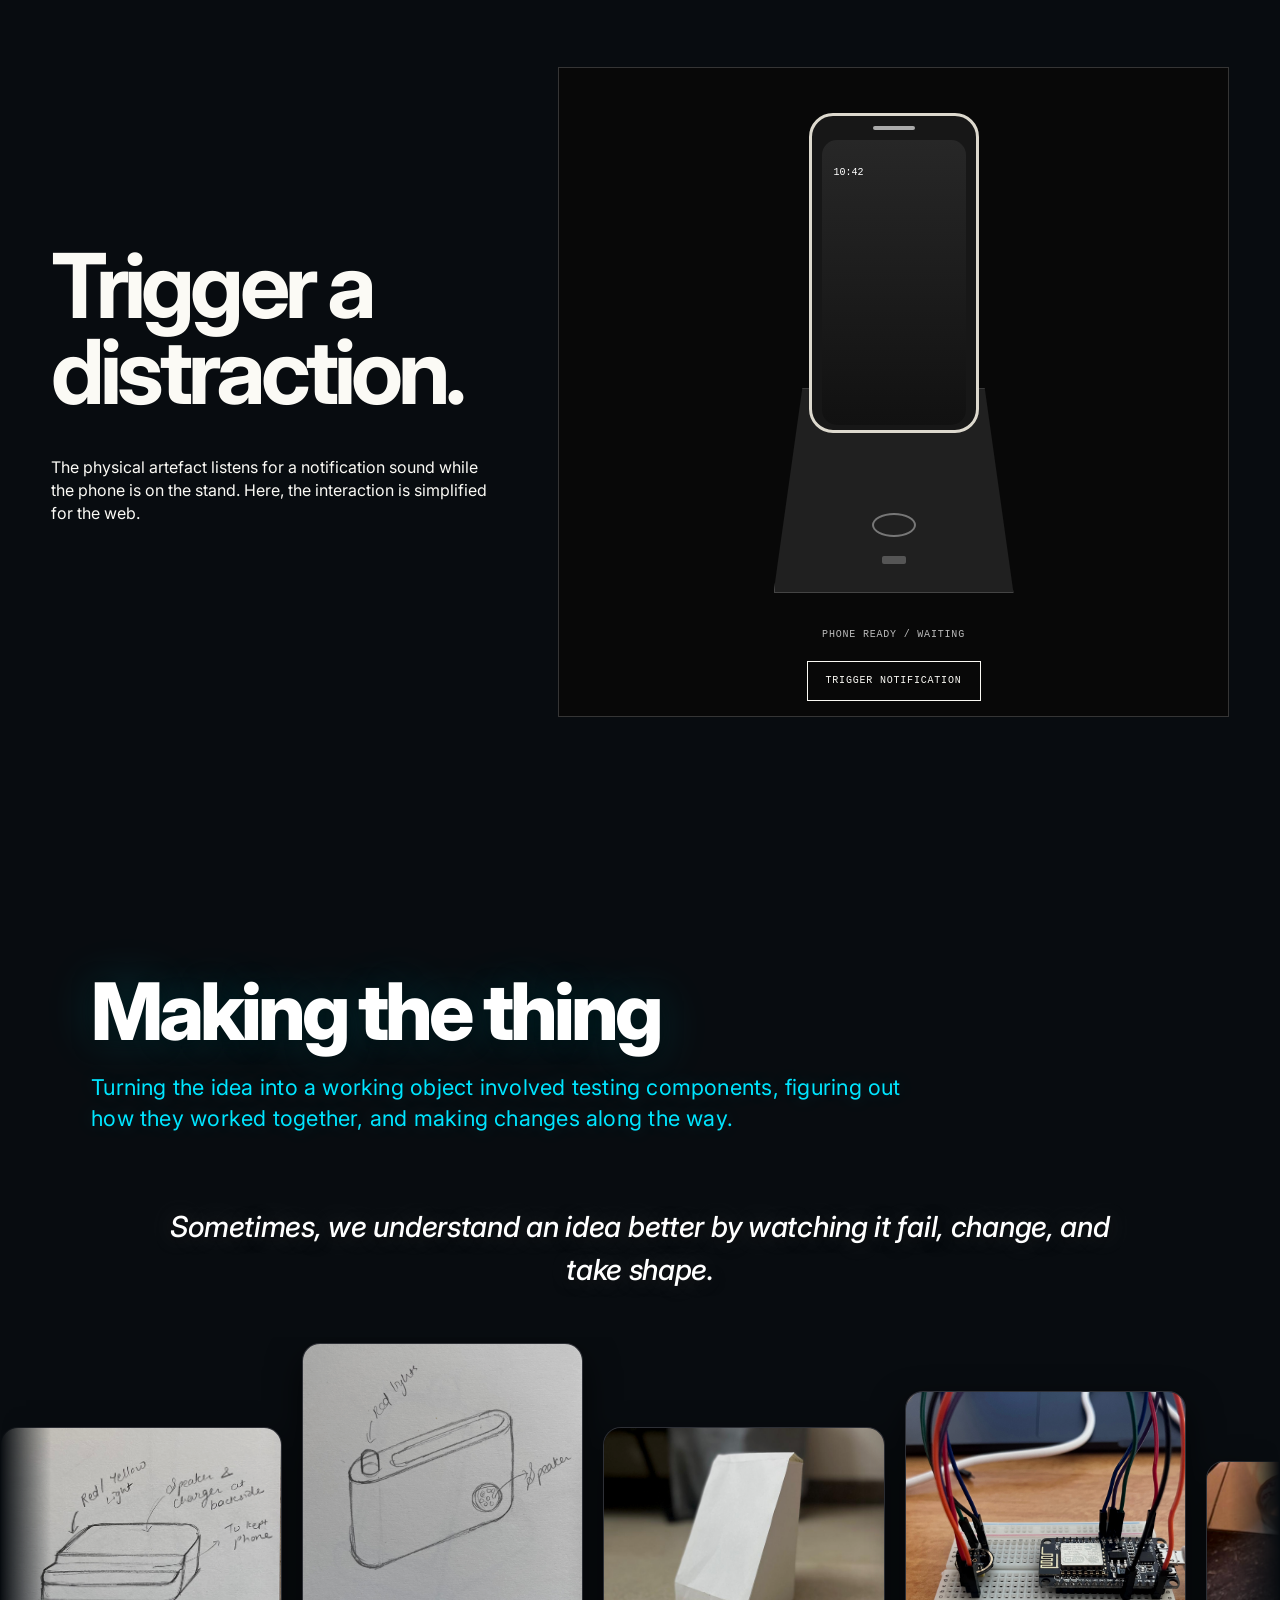
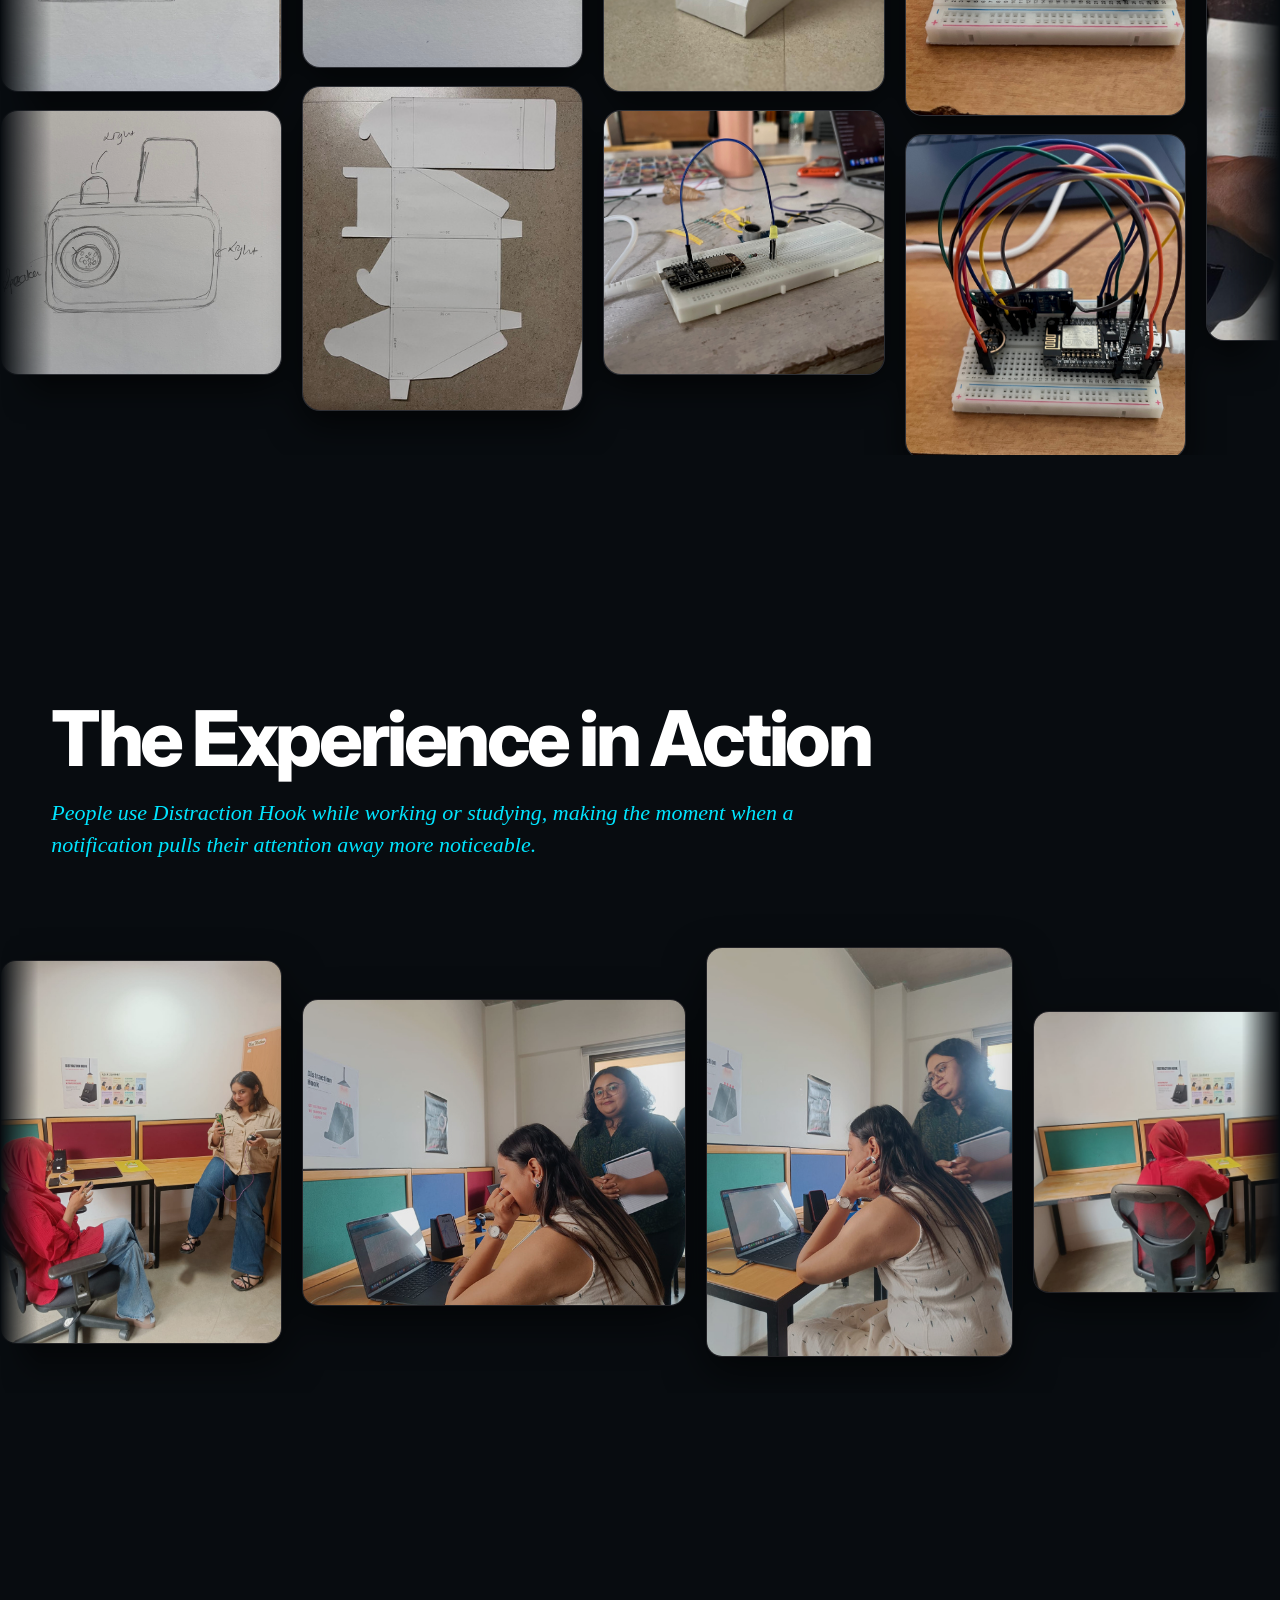
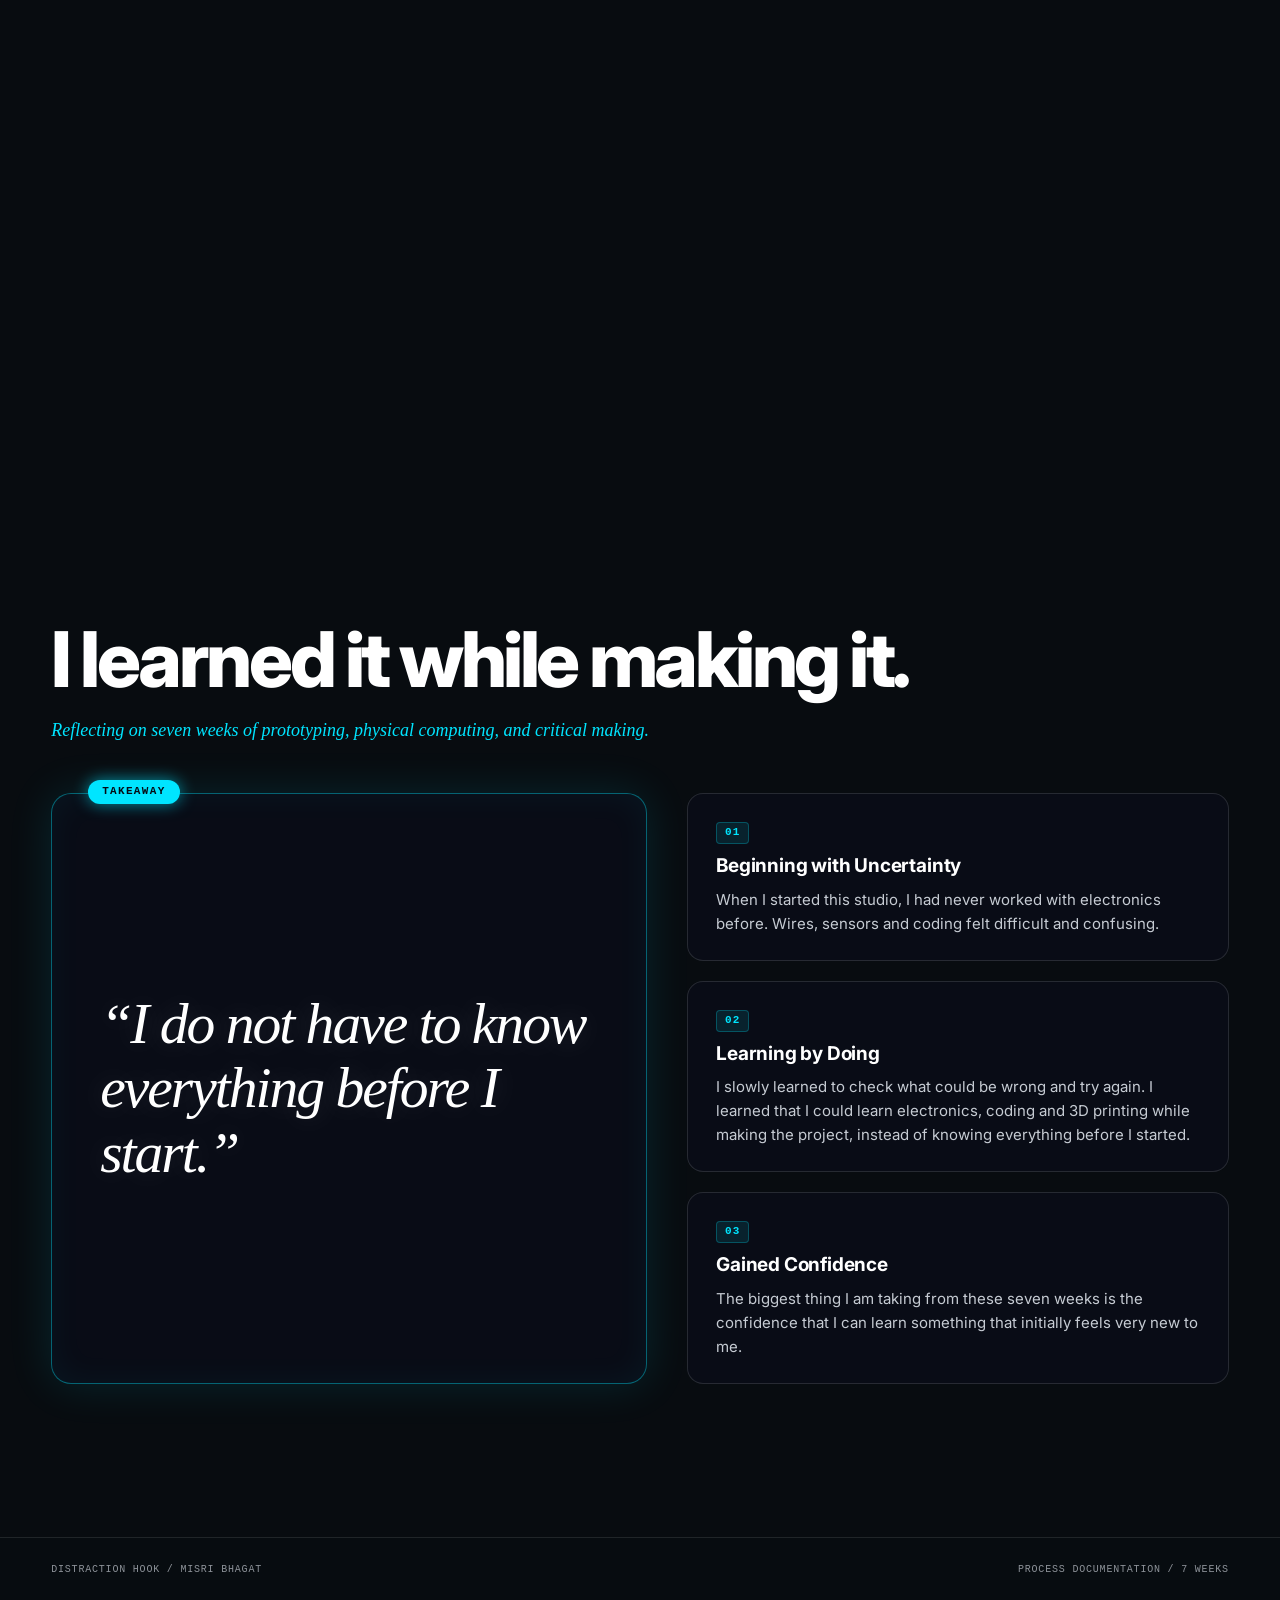
==== commit bb9521e9: "Update index.html" ====
--- a/index.html
+++ b/index.html
@@ -79,7 +79,6 @@
     <section id="question" class="dark-section tech-bg-section section-pad">
       <div class="question-container narrow-wide reveal">
 
-        <p class="section-number">01 / THE QUESTION</p>
         <h2 class="question-title">
           How it all started....
         </h2>
@@ -148,7 +147,6 @@
     <section class="attention tech-bg-section section-pad" id="attention">
       <div class="attention-container narrow-wide reveal">
 
-        <p class="section-number">02 / FROM TECHNOLOGY TO ATTENTION</p>
 
         <!-- ── Top Quote Block with Cyan Divider Lines ── -->
         <div class="quote-banner-block">
@@ -247,7 +245,6 @@
     <!-- 04 INTERACTION -->
     <section class="interactive dark-section section-pad" id="interaction">
       <div class="interactive-intro reveal">
-        <p class="section-number">03 / TRY THE MOMENT</p>
         <h2>Trigger a distraction.</h2>
         <p>The physical artefact listens for a notification sound while the phone is on the stand. Here, the interaction
           is simplified for the web.</p>
@@ -280,7 +277,6 @@
     <!-- 05 MAKING THE THING (PAGE 5) -->
     <section id="making" class="making-page tech-bg-section section-pad">
       <div class="making-header-container reveal">
-        <p class="section-number">04 / MAKING THE THING</p>
 
         <!-- Main Title & Subtitle -->
         <h2 class="making-main-title">Making the thing</h2>
@@ -501,7 +497,6 @@
 <!-- 09 THE EXPERIENCE IN ACTION — 5 Photographic Marquee -->
     <section class="experience-action tech-bg-section section-pad" id="final">
       <div class="experience-action-header narrow-wide reveal">
-        <p class="section-number">08 / THE EXPERIENCE IN ACTION</p>
         <h2 class="experience-action-title">The Experience in Action</h2>
         <p class="experience-action-sub">People use Distraction Hook while working or studying, making the moment when a notification pulls their attention away more noticeable.</p>
       </div>
@@ -551,7 +546,6 @@
     <!-- 10 WATCH THE EXPERIENCE (DEDICATED SECTION WITH TECH BACKGROUND) -->
     <section class="watch-experience-section tech-bg-section section-pad" id="watchExperience">
       <div class="watch-experience-container narrow-wide reveal">
-        <p class="section-number">FINAL WORKING ARTEFACT</p>
         <h2 class="watch-experience-title">Watch the experience.</h2>
         <p class="watch-experience-sub">The documentation includes a video of the final working artefact.</p>
         <div class="watch-experience-cta">
@@ -566,7 +560,6 @@
     <section class="reflection tech-bg-section section-pad" id="reflection">
       <div class="reflection-container narrow-wide">
         <div class="section-heading reveal">
-          <p class="section-number">09 / REFLECTION</p>
           <h2 class="reflection-main-title">I learned it while making it.</h2>
           <p class="reflection-main-sub">Reflecting on seven weeks of prototyping, physical computing, and critical making.</p>
         </div>
@@ -598,9 +591,6 @@
           </div>
         </div>
 
-        <div class="end-mark reveal">
-          <span>DIS</span><span>TRACTION</span><span>HOOK</span>
-        </div>
       </div>
     </section>
   </main>
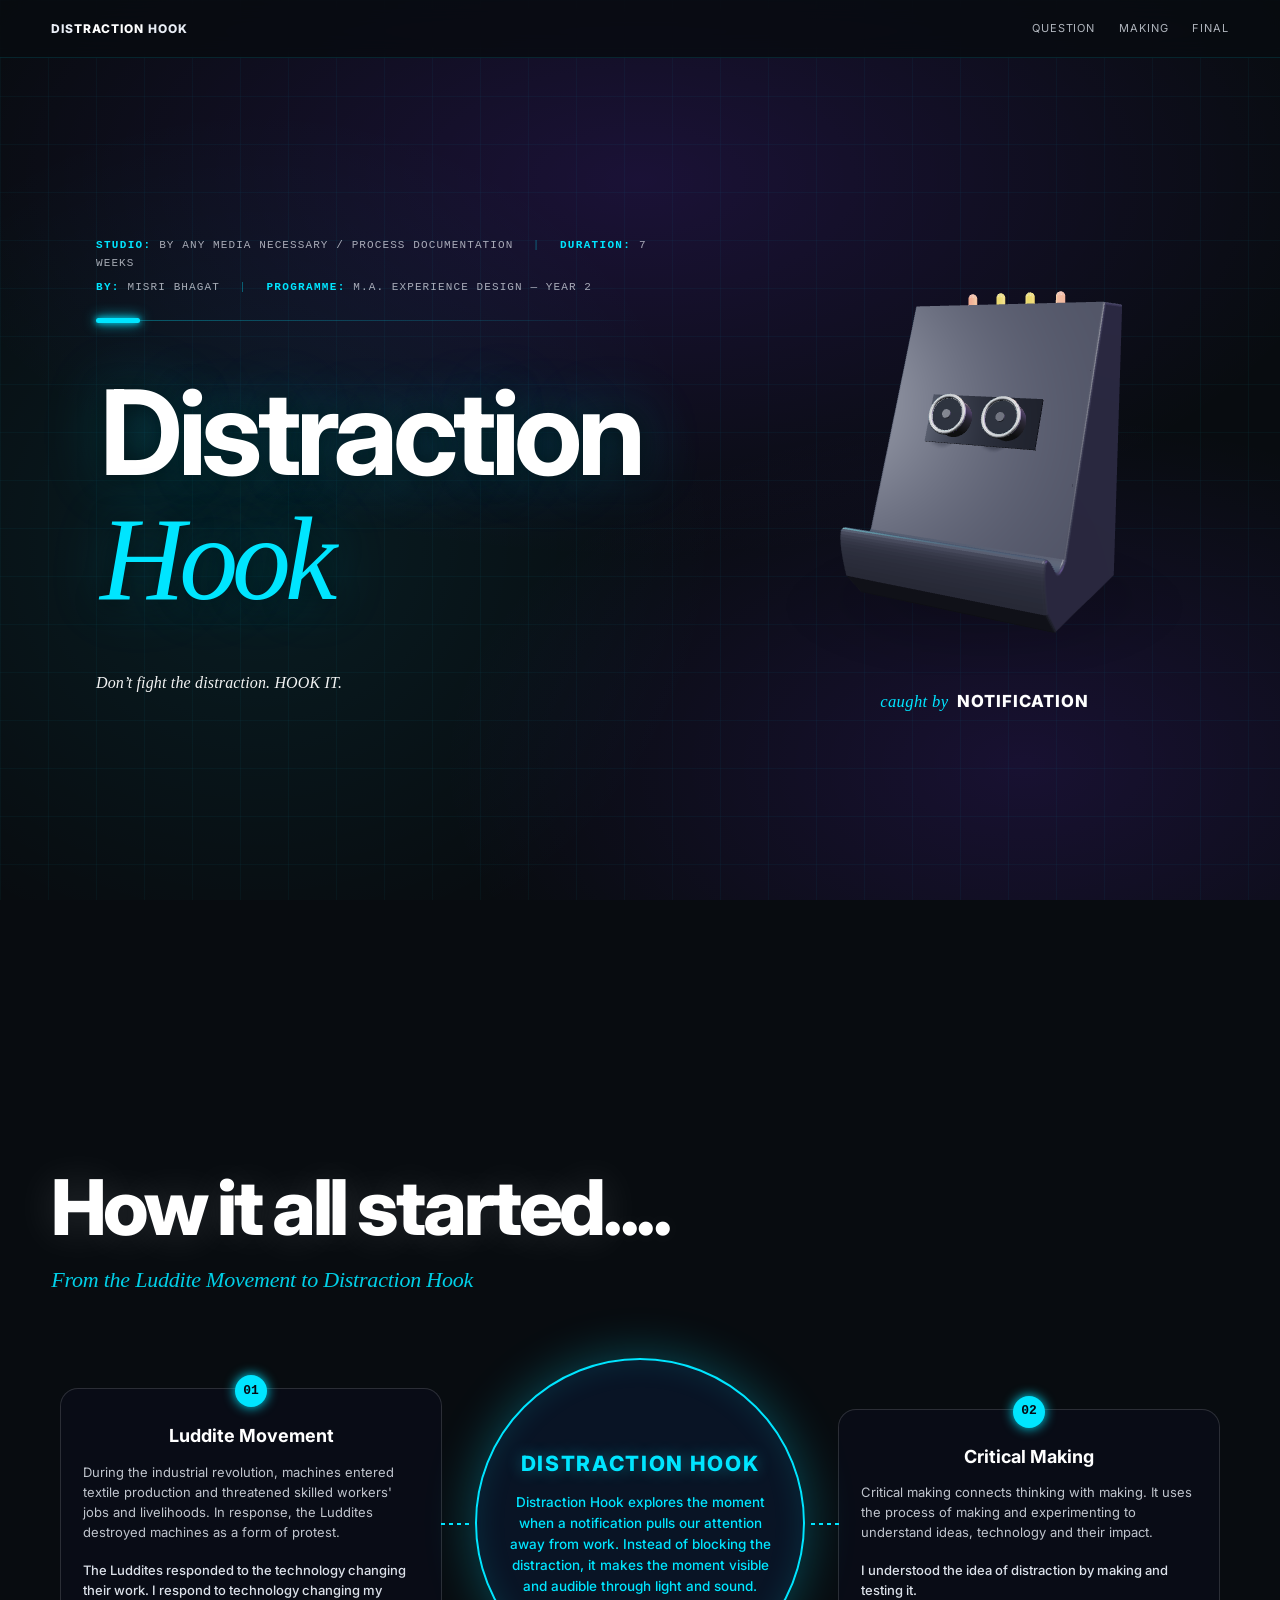
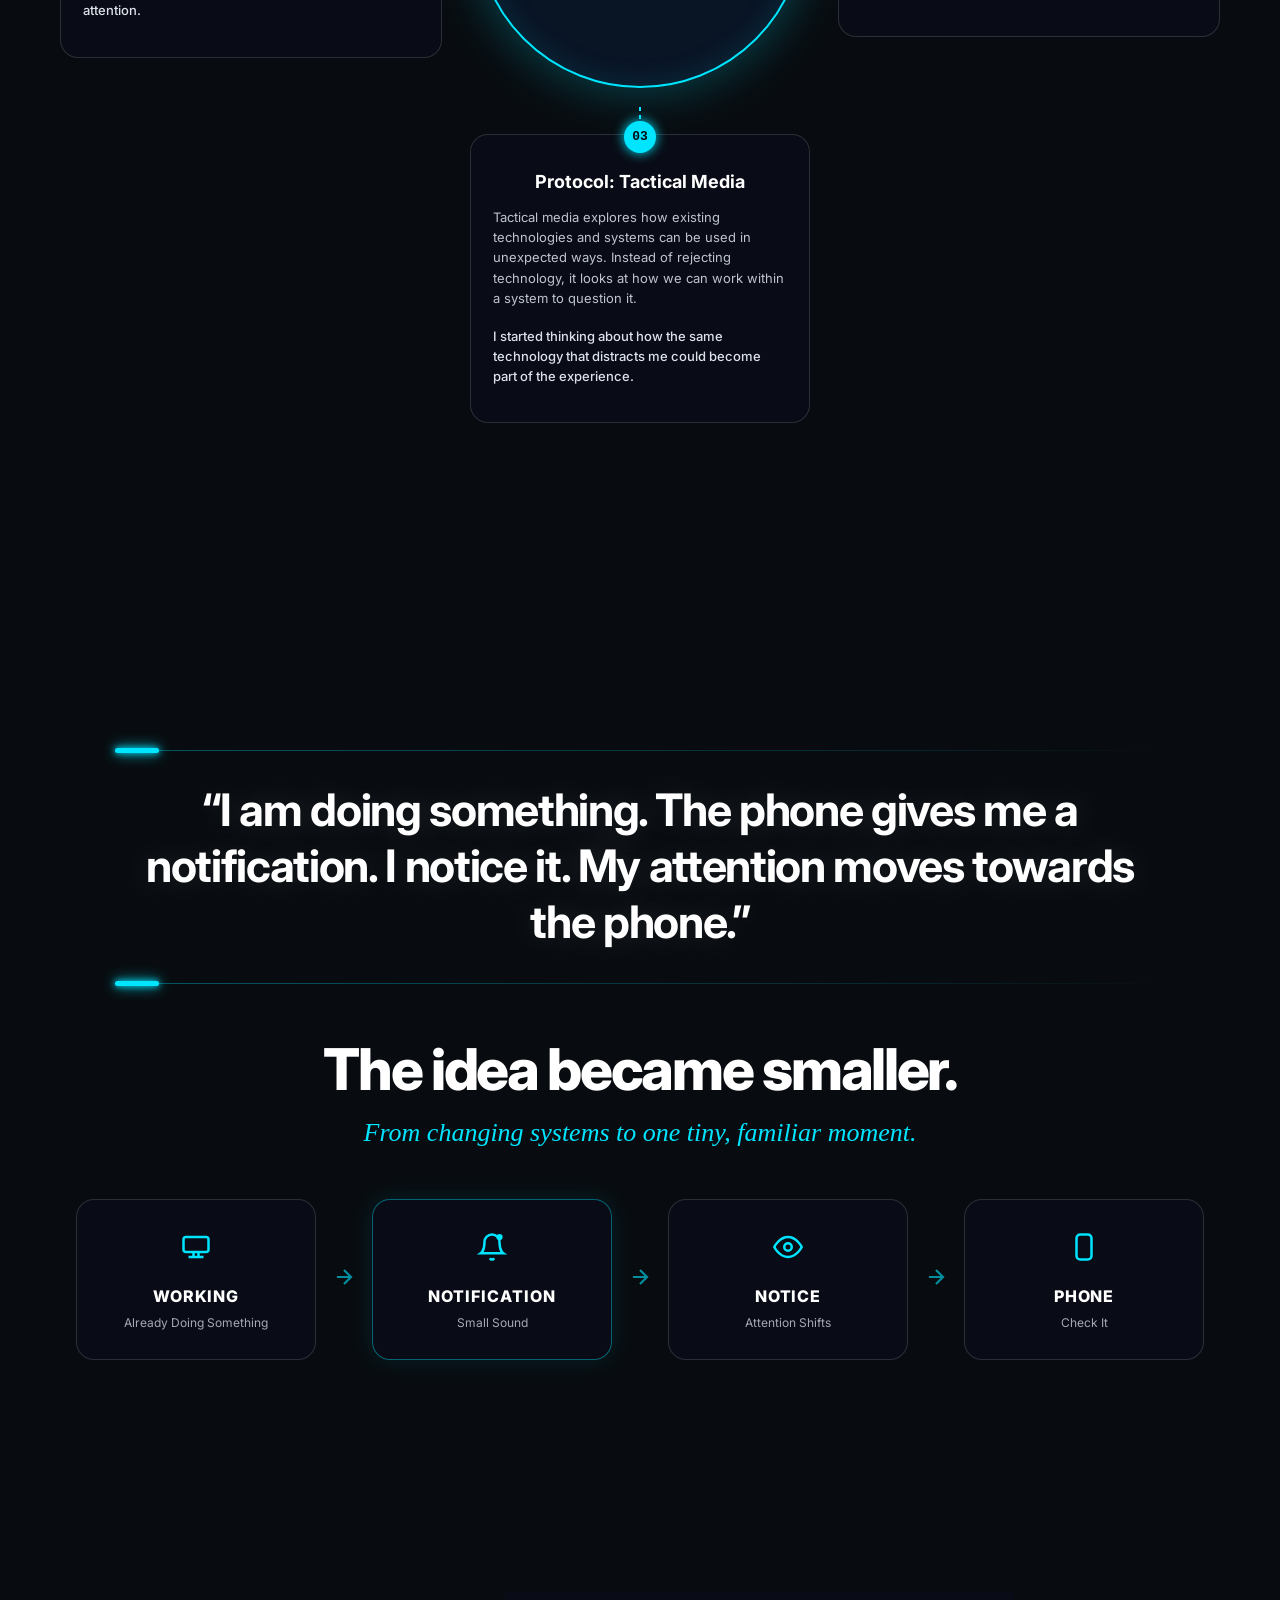
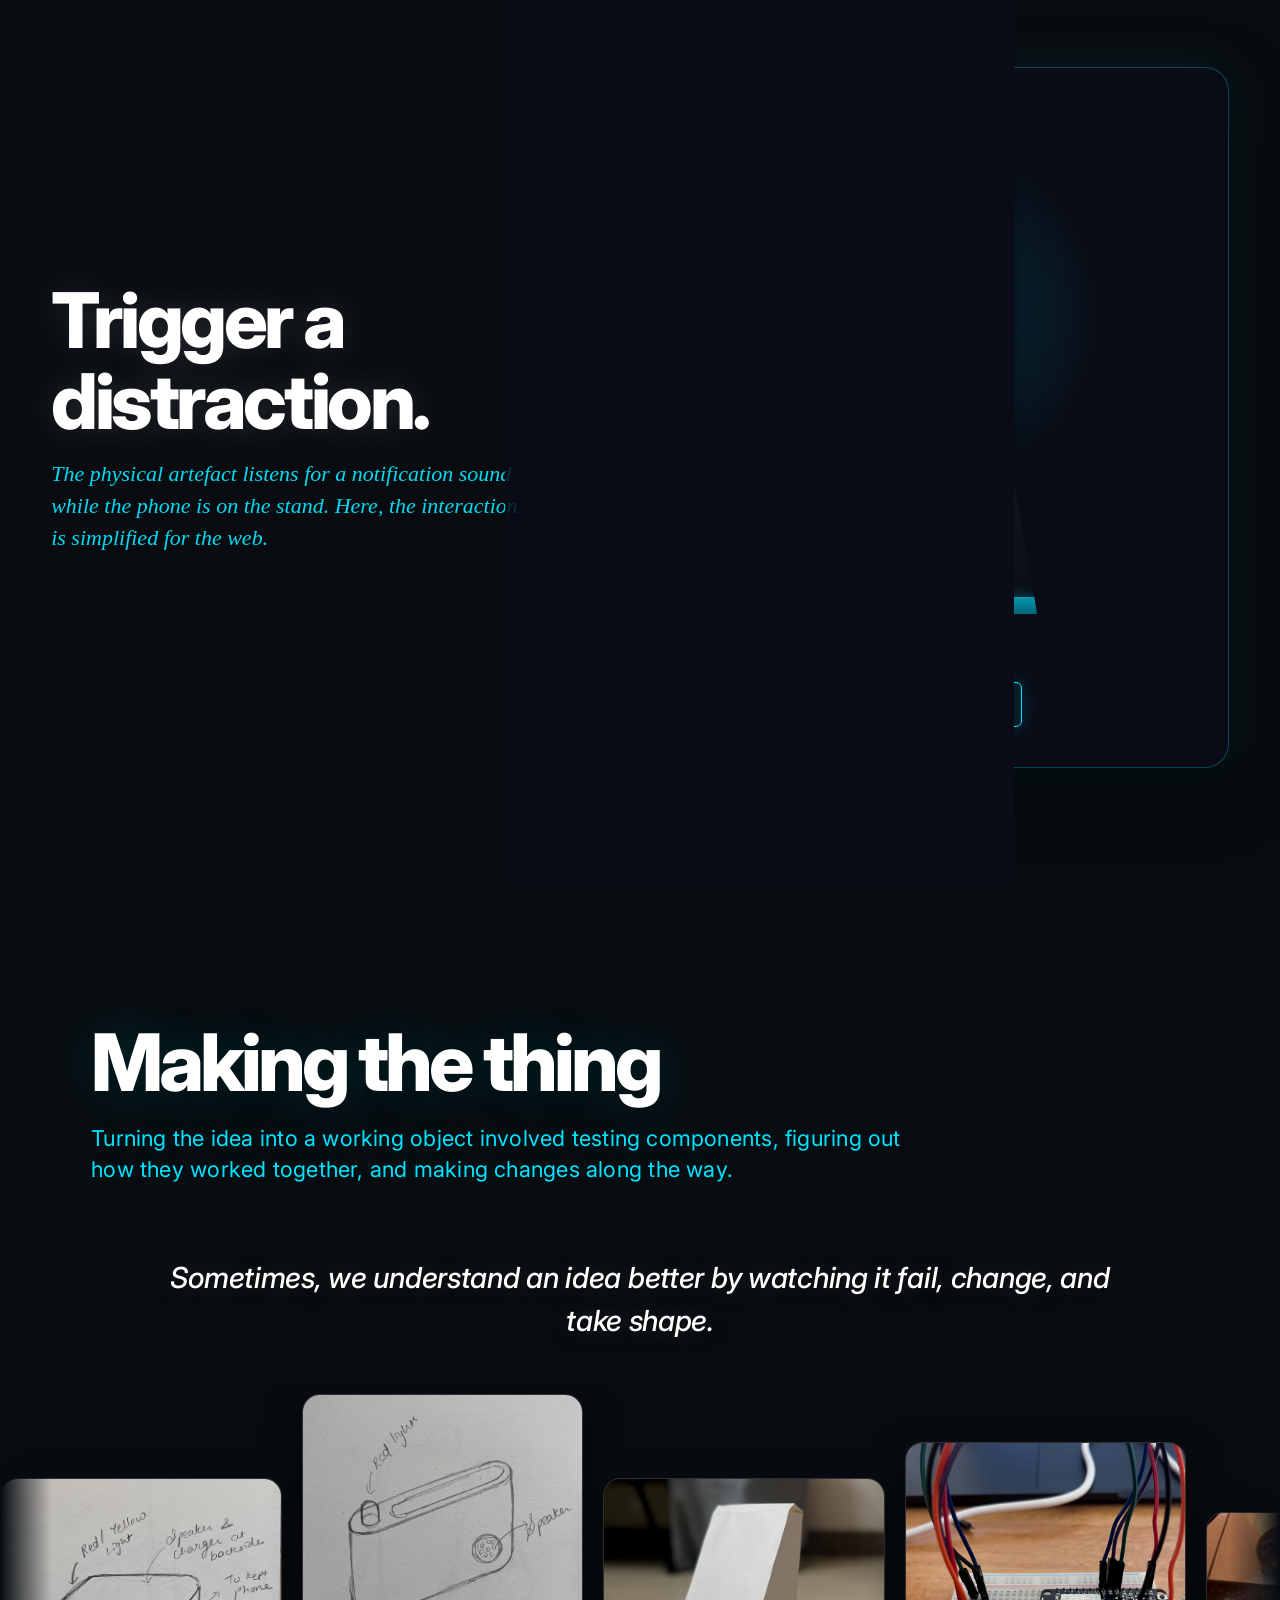
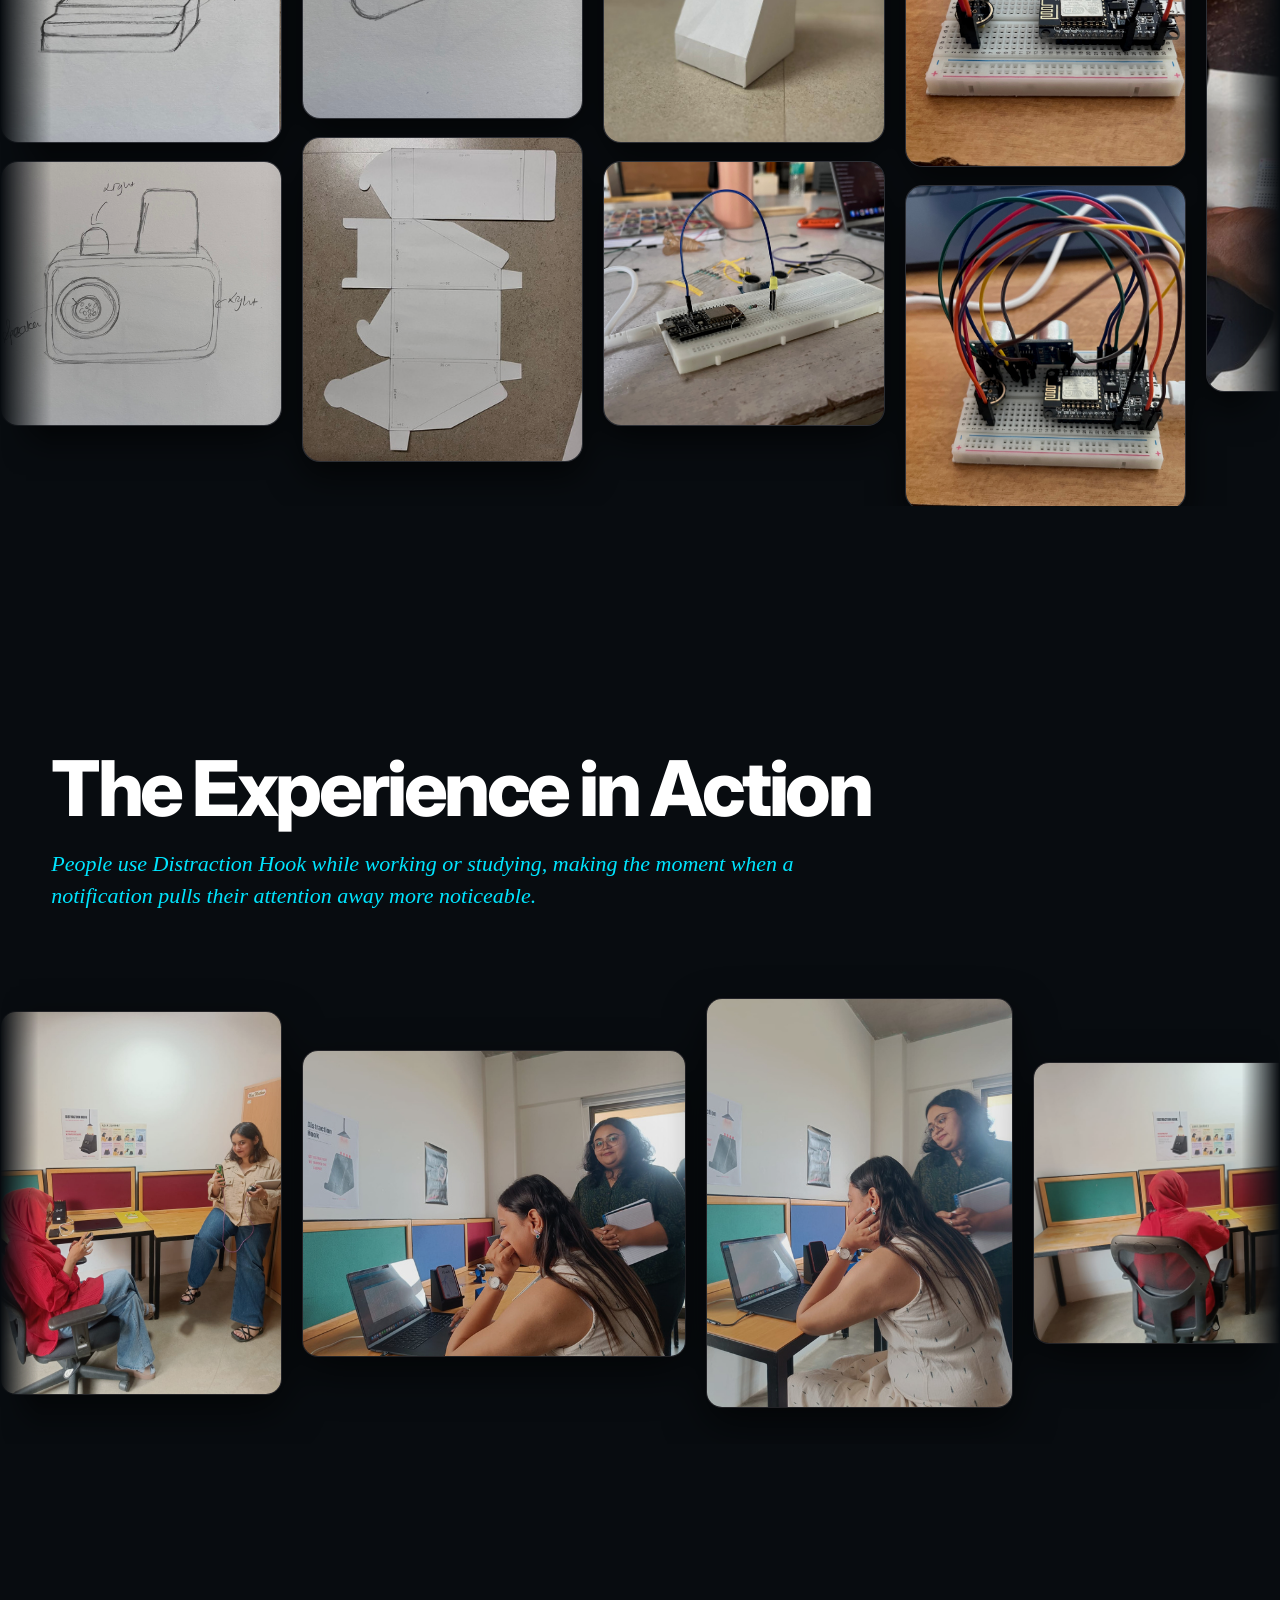
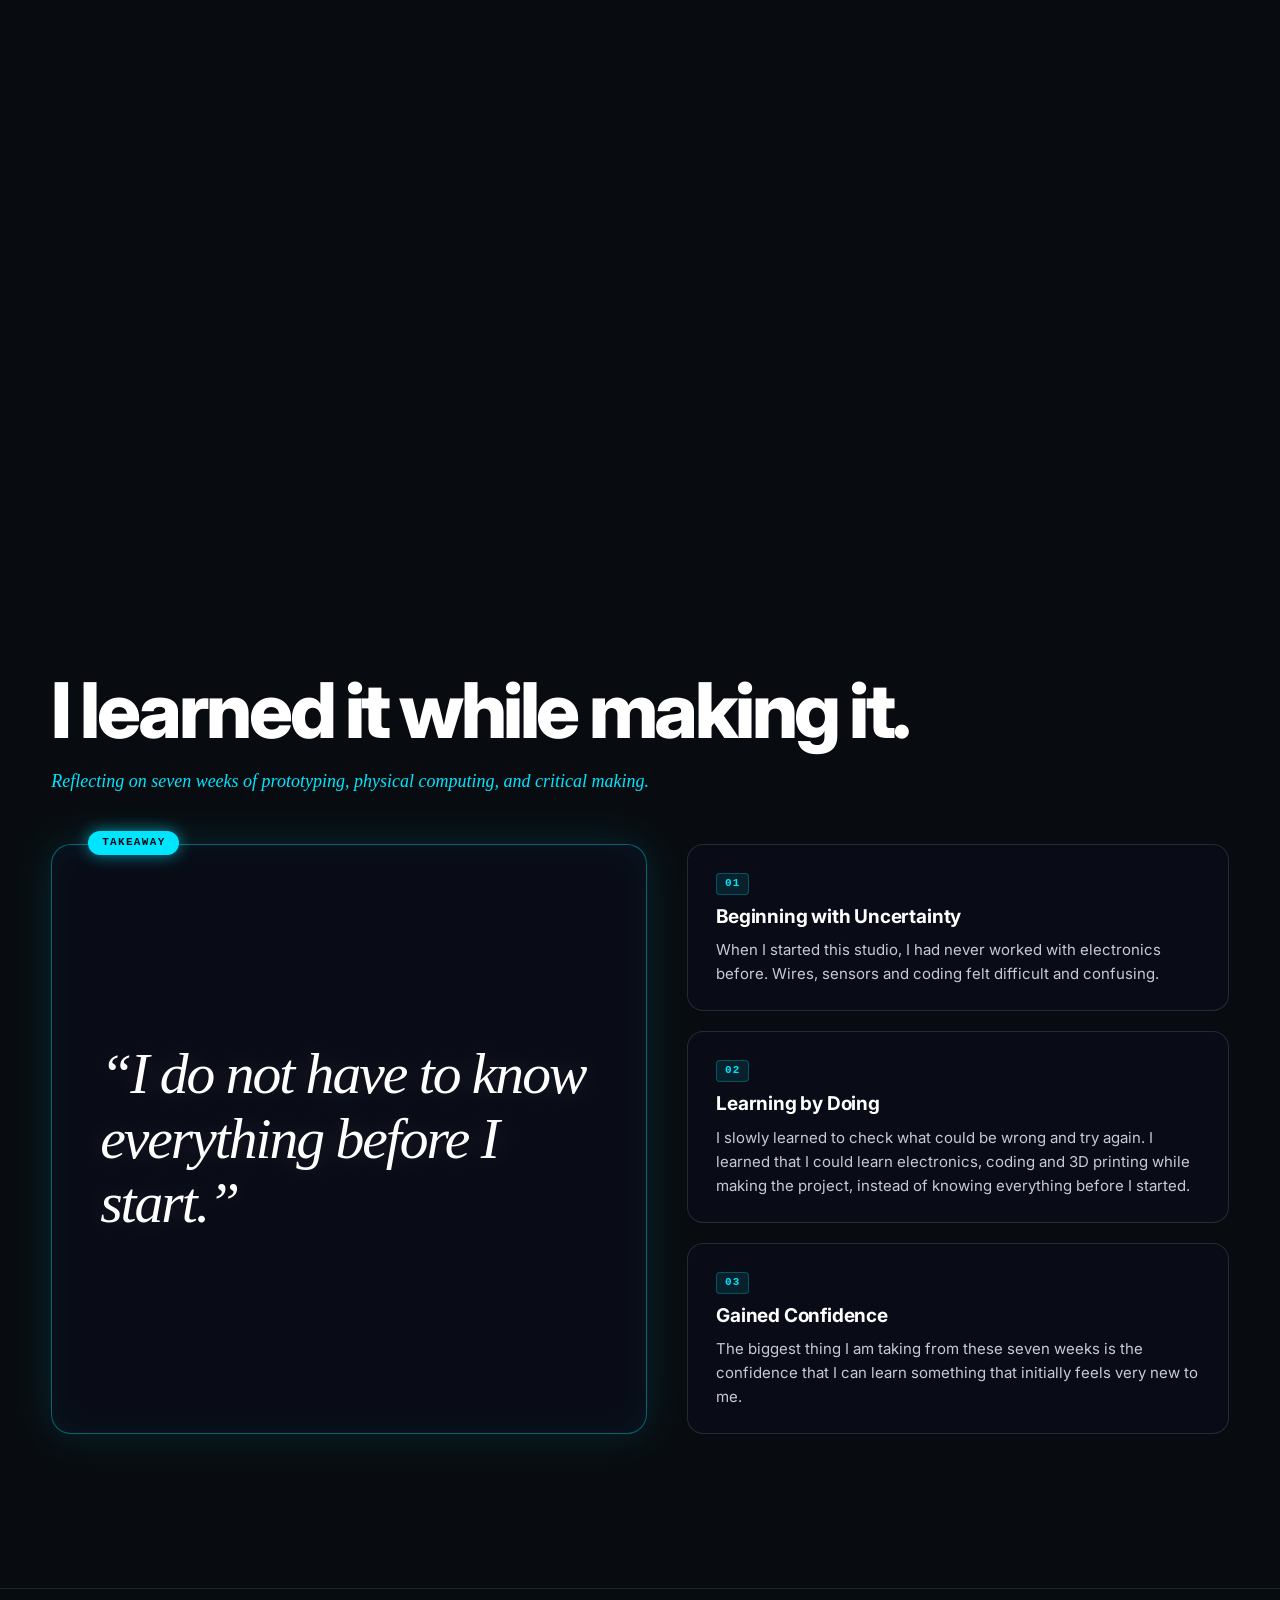
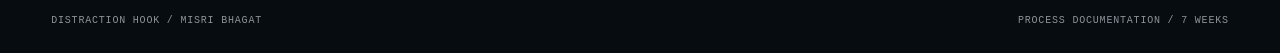
==== commit 34bf8e0b: ",,,," ====
--- a/index.html
+++ b/index.html
@@ -242,12 +242,11 @@
       </div>
     </section>
 
-    <!-- 04 INTERACTION -->
-    <section class="interactive dark-section section-pad" id="interaction">
+    <!-- 04 INTERACTION (INTERACTIVE DEMO) -->
+    <section class="interactive dark-section tech-bg-section section-pad" id="interaction">
       <div class="interactive-intro reveal">
-        <h2>Trigger a distraction.</h2>
-        <p>The physical artefact listens for a notification sound while the phone is on the stand. Here, the interaction
-          is simplified for the web.</p>
+        <h2 class="interactive-title">Trigger a distraction.</h2>
+        <p class="interactive-sub">The physical artefact listens for a notification sound while the phone is on the stand. Here, the interaction is simplified for the web.</p>
       </div>
       <div class="hook-demo reveal" id="hookDemo">
         <div class="demo-phone" aria-live="polite">
@@ -262,11 +261,15 @@
           </div>
         </div>
         <div class="demo-stand">
-          <span class="demo-sensor" aria-hidden="true"></span>
+          <!-- Ultrasonic sensor graphic on stand -->
+          <div class="stand-sensor-module">
+            <div class="sensor-eye eye-left"></div>
+            <div class="sensor-eye eye-right"></div>
+          </div>
           <div class="demo-lights" aria-label="Artefact indicator lights">
             <i></i><i></i><i></i><i></i>
           </div>
-          <div class="demo-speaker" aria-hidden="true"></div>
+          <div class="demo-lip"></div>
         </div>
         <p class="demo-status" id="demoStatus">PHONE READY / WAITING</p>
         <button class="trigger-btn" id="triggerBtn" type="button">Trigger notification</button>
--- a/style.css
+++ b/style.css
@@ -865,184 +865,279 @@
   opacity: 0.6;
 }
 
-/* ── Section 04: Interactive Demo ── */
+/* ── Section 04: Interactive Demo (Cyber Tech Design System) ── */
 .interactive {
   display: grid;
-  grid-template-columns: .8fr 1.2fr;
-  gap: 60px;
+  grid-template-columns: .85fr 1.15fr;
+  gap: clamp(40px, 6vw, 90px);
   align-items: center;
 }
 
-.interactive-intro h2 {
-  max-width: 600px;
+.interactive-intro {
+  text-align: left;
+}
+
+.interactive-title {
+  font-size: clamp(44px, 6vw, 84px);
+  font-weight: 800;
+  line-height: 1.05;
+  letter-spacing: -0.045em;
+  color: #ffffff !important;
+  margin: 0 0 16px;
+  text-shadow: 0 0 40px rgba(255, 255, 255, 0.15);
+}
+
+.interactive-sub {
+  font-family: var(--serif);
+  font-style: italic;
+  font-size: clamp(16px, 1.8vw, 22px);
+  color: var(--hero-accent);
+  margin: 0;
+  max-width: 560px;
+  line-height: 1.45;
+  opacity: 0.95;
 }
 
 .hook-demo {
-  min-height: 650px;
-  position: relative;
-  border: 1px solid var(--dark-line);
+  min-height: 600px;
+  position: relative;
+  background: rgba(10, 14, 24, 0.85);
+  border: 1px solid rgba(0, 229, 255, 0.28);
+  border-radius: 24px;
   display: flex;
   flex-direction: column;
   align-items: center;
   justify-content: center;
   overflow: hidden;
-  background: #080808;
+  backdrop-filter: blur(16px);
+  -webkit-backdrop-filter: blur(16px);
+  box-shadow: 0 0 50px rgba(0, 229, 255, 0.08), 0 24px 60px rgba(0, 0, 0, 0.7);
+  padding: 40px 20px;
+}
+
+/* Glass ambient glow behind the stand */
+.hook-demo::before {
+  content: '';
+  position: absolute;
+  top: 35%;
+  left: 50%;
+  transform: translate(-50%, -50%);
+  width: 380px;
+  height: 380px;
+  background: radial-gradient(circle, rgba(123, 47, 255, 0.16) 0%, rgba(0, 229, 255, 0.08) 45%, transparent 70%);
+  pointer-events: none;
+  z-index: 0;
 }
 
 .demo-phone {
-  width: 170px;
-  height: 320px;
-  border: 3px solid #ddd9ce;
-  border-radius: 24px;
+  width: 176px;
+  height: 326px;
+  border: 2px solid rgba(255, 255, 255, 0.35);
+  border-radius: 26px;
   padding: 10px;
   position: relative;
-  background: #171717;
-  transform: translateY(30px);
+  background: #090d14;
+  transform: translateY(28px);
   z-index: 2;
+  box-shadow: 0 16px 40px rgba(0, 0, 0, 0.8), 0 0 20px rgba(0, 229, 255, 0.12);
+  transition: transform 0.4s ease;
 }
 
 .phone-speaker {
-  width: 42px;
-  height: 4px;
-  background: #aaa;
+  width: 38px;
+  height: 3.5px;
+  background: rgba(255, 255, 255, 0.3);
   border-radius: 4px;
   margin: 0 auto 10px;
 }
 
 .phone-screen {
-  height: 285px;
-  border-radius: 15px;
-  background: linear-gradient(#272727, #111);
-  position: relative;
-  padding: 18px 12px;
+  height: 288px;
+  border-radius: 17px;
+  background: linear-gradient(180deg, #101726 0%, #060910 100%);
+  border: 1px solid rgba(255, 255, 255, 0.08);
+  position: relative;
+  padding: 16px 12px;
   color: white;
+  overflow: hidden;
 }
 
 .phone-time {
   font-family: var(--mono);
-  font-size: 10px;
+  font-size: 11px;
+  font-weight: 600;
+  letter-spacing: 0.05em;
+  color: rgba(255, 255, 255, 0.8);
 }
 
 .notification-dot {
   display: block;
-  width: 9px;
-  height: 9px;
+  width: 8px;
+  height: 8px;
   background: var(--red);
   border-radius: 50%;
   position: absolute;
-  top: 22px;
-  right: 20px;
+  top: 18px;
+  right: 16px;
   opacity: 0;
+  box-shadow: 0 0 10px var(--red);
+  transition: opacity 0.3s;
 }
 
 .phone-notification {
   position: absolute;
-  left: 12px;
-  right: 12px;
-  top: 70px;
-  padding: 13px;
-  background: #eee;
-  color: #111;
-  border-radius: 10px;
-  transform: translateY(-15px);
+  left: 10px;
+  right: 10px;
+  top: 65px;
+  padding: 12px 14px;
+  background: rgba(255, 255, 255, 0.96);
+  color: #060912;
+  border-radius: 12px;
+  transform: translateY(-15px) scale(0.96);
   opacity: 0;
-  transition: .35s;
-}
-
-.phone-notification strong,
+  transition: all 0.35s cubic-bezier(0.34, 1.56, 0.64, 1);
+  box-shadow: 0 8px 24px rgba(0, 0, 0, 0.4);
+}
+
+.phone-notification strong {
+  display: block;
+  font-size: 12px;
+  font-weight: 700;
+  color: #060912;
+}
+
 .phone-notification span {
   display: block;
-}
-
-.phone-notification strong {
-  font-size: 12px;
-}
-
-.phone-notification span {
-  font-size: 10px;
+  font-size: 10.5px;
+  color: #444;
   margin-top: 3px;
 }
 
+/* Stand matching the actual 3D Hook shape & dark materials */
 .demo-stand {
-  width: 240px;
-  height: 205px;
+  width: 250px;
+  height: 195px;
   margin-top: -15px;
-  background: #202020;
-  clip-path: polygon(12% 0, 88% 0, 100% 100%, 0 100%);
+  background: linear-gradient(180deg, #1b2332 0%, #0d121c 100%);
+  clip-path: polygon(14% 0, 86% 0, 100% 100%, 0 100%);
   position: relative;
   z-index: 1;
-  border: 1px solid #444;
-}
-
+  border: 1px solid rgba(0, 229, 255, 0.25);
+  box-shadow: 0 18px 45px rgba(0, 0, 0, 0.7);
+  display: flex;
+  flex-direction: column;
+  align-items: center;
+}
+
+.demo-stand::after {
+  content: '';
+  position: absolute;
+  inset: 0;
+  background: linear-gradient(90deg, rgba(255,255,255,0.06) 0%, transparent 50%, rgba(0,0,0,0.3) 100%);
+  pointer-events: none;
+}
+
+/* LEDs array on stand top */
 .demo-lights {
   position: absolute;
-  top: 12px;
+  top: 14px;
   left: 50%;
   transform: translateX(-50%);
   display: flex;
-  gap: 7px;
+  gap: 9px;
+  z-index: 3;
 }
 
 .demo-lights i {
-  width: 12px;
-  height: 12px;
+  width: 10px;
+  height: 10px;
   border-radius: 50%;
-  background: #242424;
-  border: 1px solid #555;
-}
-
-.demo-sensor {
+  background: #151a24;
+  border: 1px solid rgba(255, 255, 255, 0.2);
+  transition: all 0.3s;
+}
+
+/* Ultrasonic sensor eyes module */
+.stand-sensor-module {
   position: absolute;
-  bottom: 28px;
+  top: 52px;
   left: 50%;
   transform: translateX(-50%);
-  width: 24px;
-  height: 8px;
-  background: #555;
-  border-radius: 2px;
-}
-
-.demo-speaker {
+  display: flex;
+  gap: 12px;
+  padding: 6px 10px;
+  background: #090e18;
+  border: 1px solid rgba(0, 229, 255, 0.35);
+  border-radius: 6px;
+  box-shadow: 0 4px 12px rgba(0, 0, 0, 0.6);
+  z-index: 3;
+}
+
+.sensor-eye {
+  width: 18px;
+  height: 18px;
+  border-radius: 50%;
+  background: radial-gradient(circle, #0b0f17 40%, #c4cbd8 45%, #e1e7f2 70%, #7e8796 100%);
+  border: 1.5px solid #2d3748;
+  box-shadow: inset 0 0 4px #000;
+}
+
+.demo-lip {
   position: absolute;
-  bottom: 55px;
-  left: 50%;
-  transform: translateX(-50%);
-  width: 44px;
-  height: 24px;
-  border-radius: 50%;
-  border: 2px solid #777;
+  bottom: 0;
+  left: 0;
+  right: 0;
+  height: 16px;
+  background: linear-gradient(180deg, #00e5ff 0%, #0099b8 100%);
+  opacity: 0.65;
+  box-shadow: 0 0 14px rgba(0, 229, 255, 0.5);
+  z-index: 2;
 }
 
 .demo-status {
   font-family: var(--mono);
-  font-size: 10px;
-  letter-spacing: .08em;
-  margin: 35px 0 18px;
-  color: #bbb;
+  font-size: 11px;
+  font-weight: 700;
+  letter-spacing: .12em;
+  margin: 32px 0 20px;
+  color: var(--hero-accent);
+  text-shadow: 0 0 12px rgba(0, 229, 255, 0.4);
+  z-index: 2;
 }
 
 .trigger-btn,
-.reset-btn,
-.video-link {
-  border: 1px solid var(--white);
-  background: transparent;
-  color: var(--white);
-  padding: 12px 18px;
+.reset-btn {
+  border: 1.5px solid var(--hero-accent);
+  background: rgba(0, 229, 255, 0.08);
+  color: var(--hero-accent);
+  padding: 13px 28px;
   text-transform: uppercase;
-  letter-spacing: .08em;
+  letter-spacing: .1em;
   font-family: var(--mono);
-  font-size: 10px;
+  font-size: 11.5px;
+  font-weight: 700;
   cursor: pointer;
-  text-decoration: none;
+  border-radius: 6px;
+  box-shadow: 0 0 20px rgba(0, 229, 255, 0.18);
+  transition: all 0.3s ease;
+  z-index: 2;
+}
+
+.trigger-btn:hover,
+.reset-btn:hover {
+  background: var(--hero-accent);
+  color: #060912;
+  box-shadow: 0 0 35px rgba(0, 229, 255, 0.5);
+  transform: translateY(-2px);
 }
 
 .reset-btn {
-  margin-top: 8px;
+  margin-top: 4px;
 }
 
 .hook-demo.active .phone-notification {
   opacity: 1;
-  transform: none;
+  transform: translateY(0) scale(1);
 }
 
 .hook-demo.active .notification-dot {
@@ -1051,18 +1146,33 @@
 
 .hook-demo.active .demo-lights i:nth-child(1),
 .hook-demo.active .demo-lights i:nth-child(4) {
-  background: var(--red);
-  box-shadow: 0 0 22px rgba(228, 55, 47, .65);
+  background: #ff3344;
+  border-color: #ff3344;
+  box-shadow: 0 0 20px #ff3344, 0 0 40px rgba(255, 51, 68, 0.6);
+  animation: ledFlashRed 0.4s infinite alternate;
 }
 
 .hook-demo.active .demo-lights i:nth-child(2),
 .hook-demo.active .demo-lights i:nth-child(3) {
-  background: var(--amber);
-  box-shadow: 0 0 22px rgba(242, 182, 50, .55);
+  background: #f2b632;
+  border-color: #f2b632;
+  box-shadow: 0 0 20px #f2b632, 0 0 40px rgba(242, 182, 50, 0.6);
+  animation: ledFlashAmber 0.4s infinite alternate 0.15s;
+}
+
+@keyframes ledFlashRed {
+  0% { opacity: 0.6; filter: brightness(0.9); }
+  100% { opacity: 1; filter: brightness(1.4); }
+}
+
+@keyframes ledFlashAmber {
+  0% { opacity: 0.6; filter: brightness(0.9); }
+  100% { opacity: 1; filter: brightness(1.4); }
 }
 
 .hook-demo.active .demo-stand {
   animation: hookPulse .55s 3;
+  box-shadow: 0 18px 45px rgba(0, 0, 0, 0.7), 0 0 30px rgba(0, 229, 255, 0.25);
 }
 
 .hook-demo.active .demo-phone {
@@ -1072,13 +1182,13 @@
 @keyframes hookPulse {
   50% {
     transform: translateY(-3px);
-    filter: brightness(1.3);
+    filter: brightness(1.2);
   }
 }
 
 @keyframes phoneNudge {
   50% {
-    transform: translate(4px, 30px);
+    transform: translate(3px, 26px);
   }
 }
 
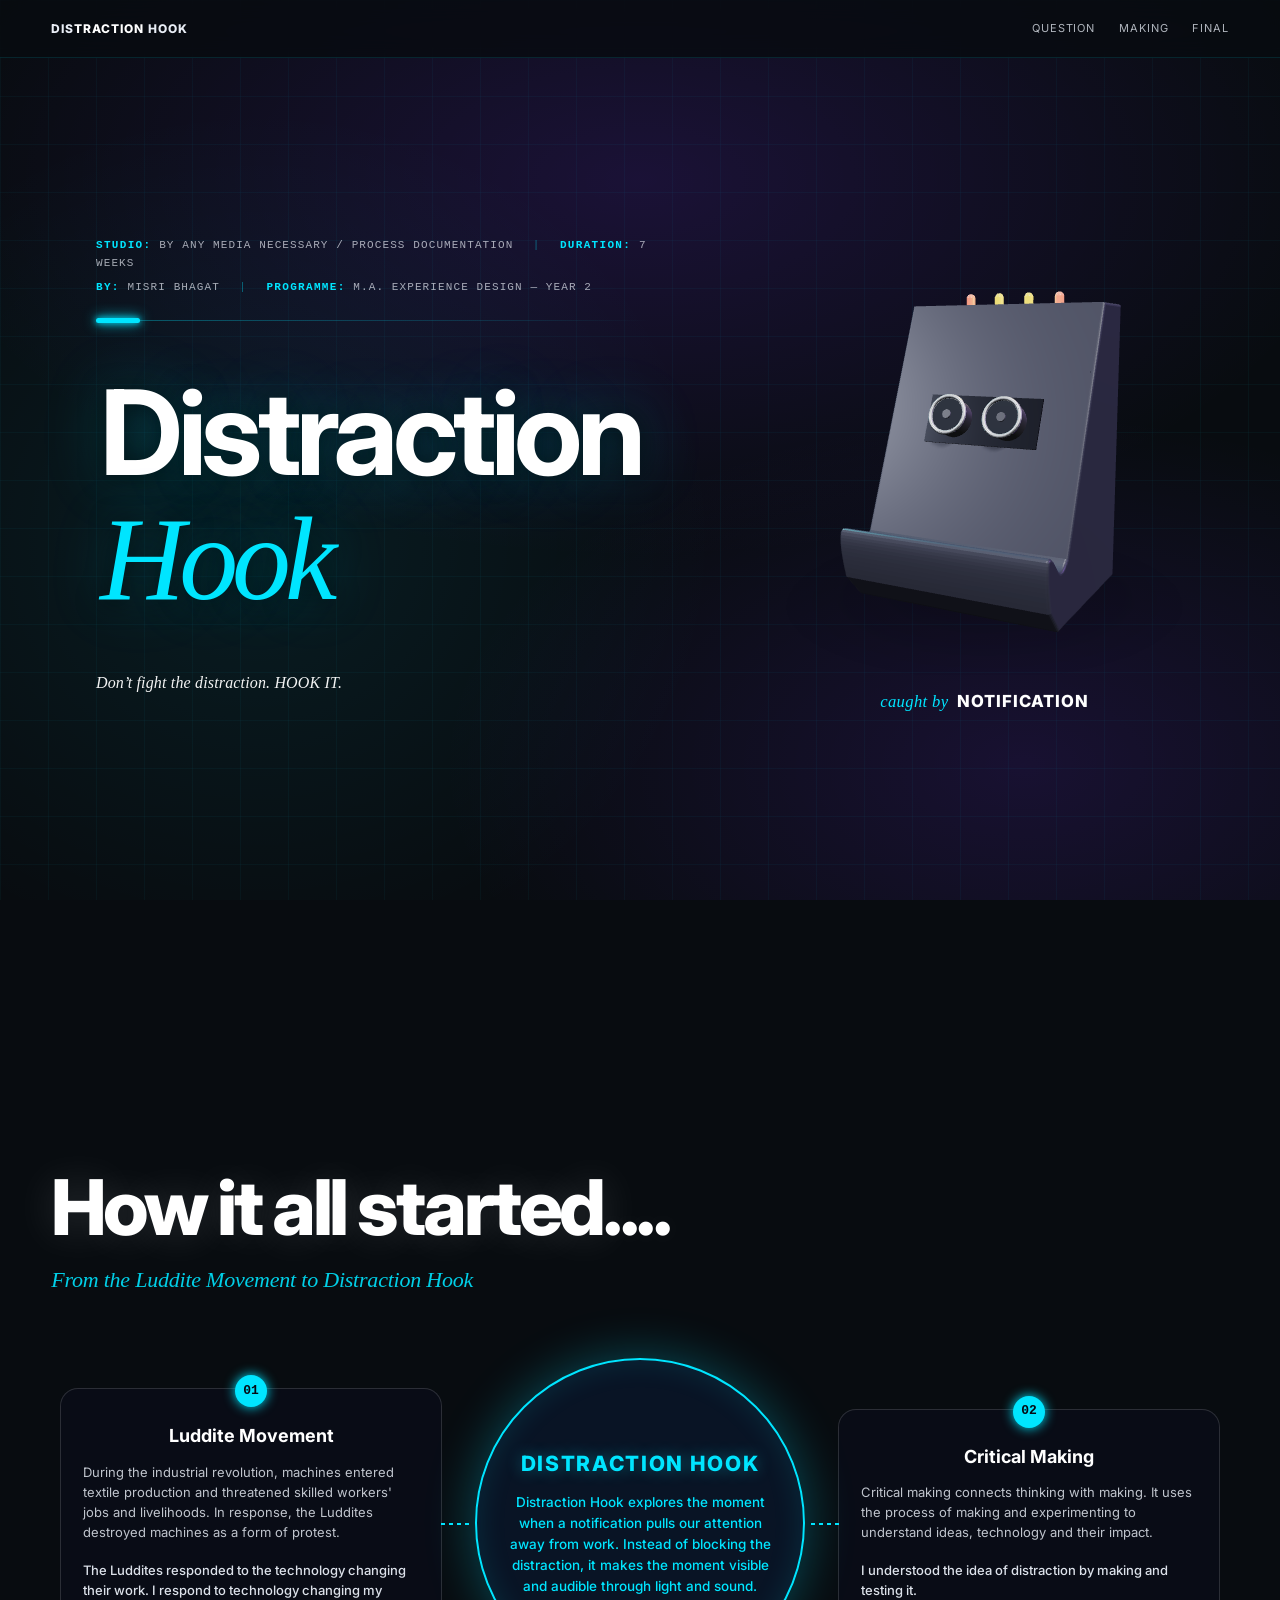
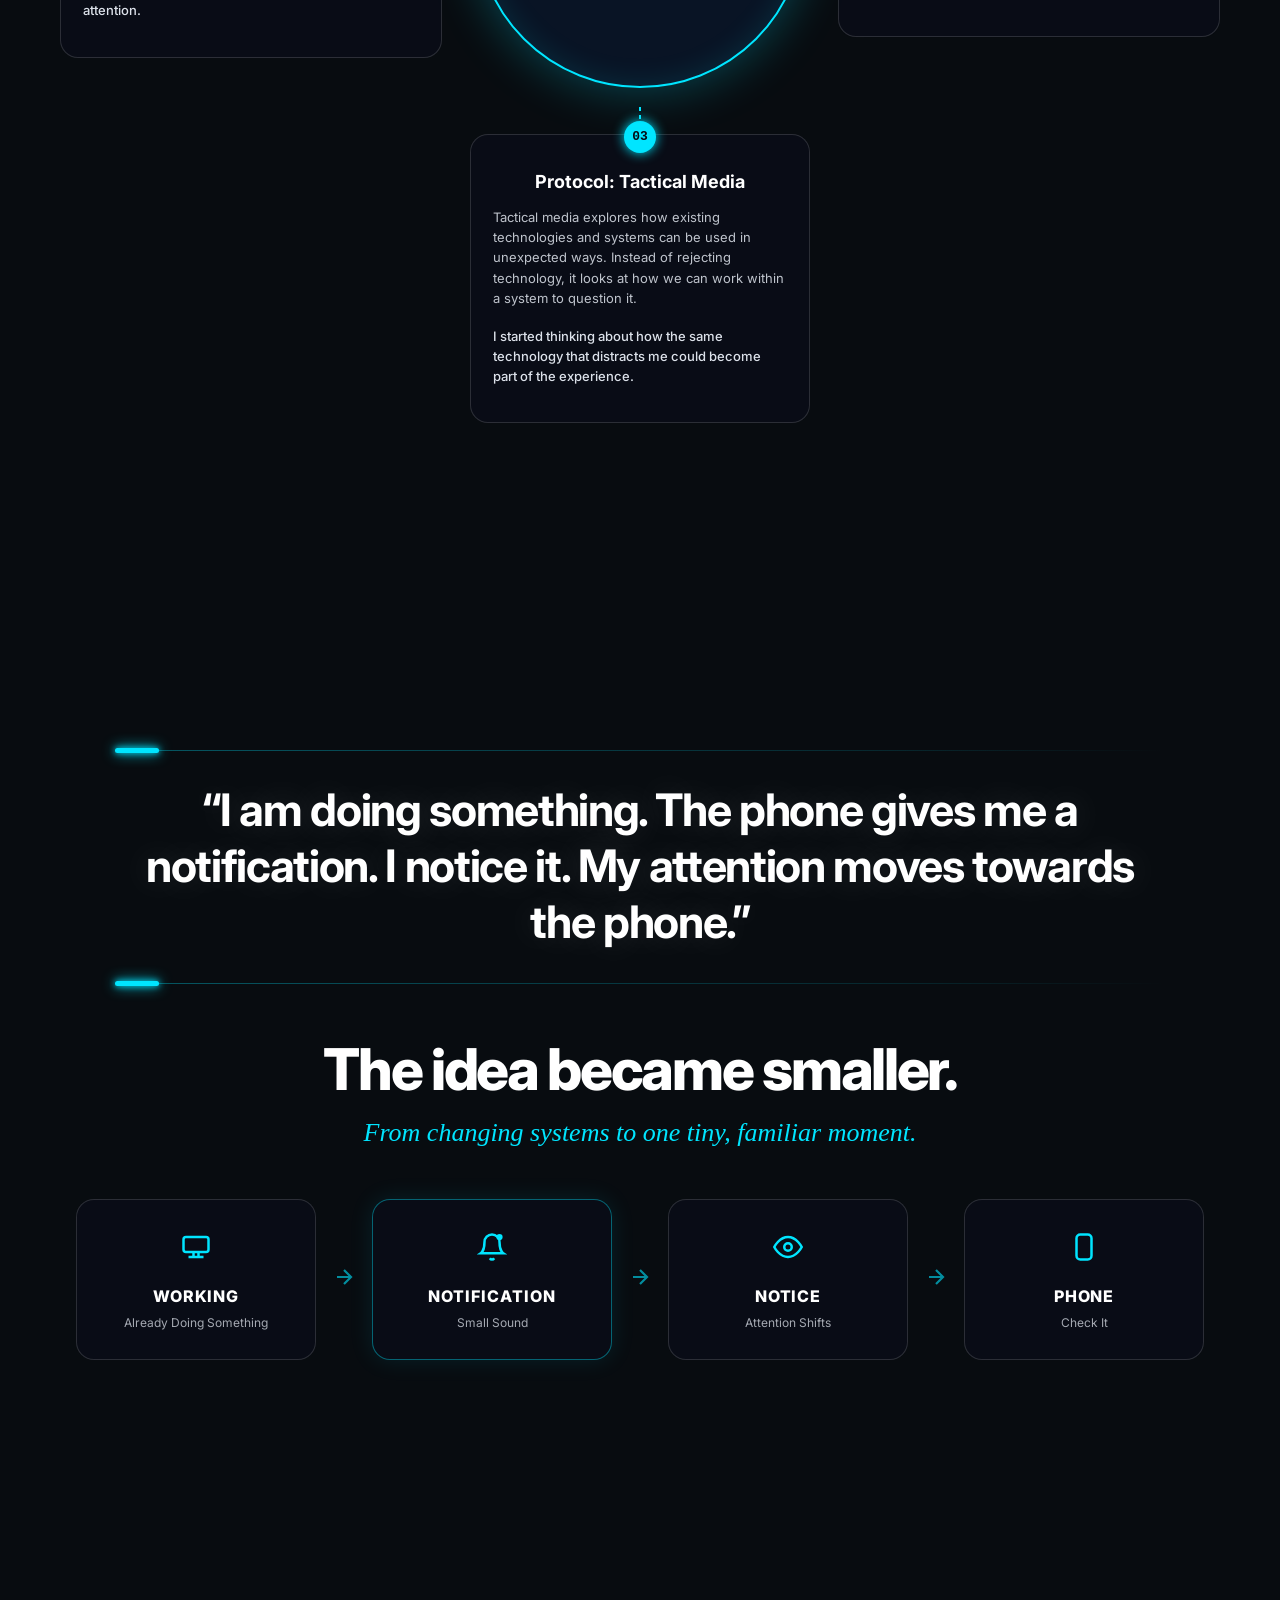
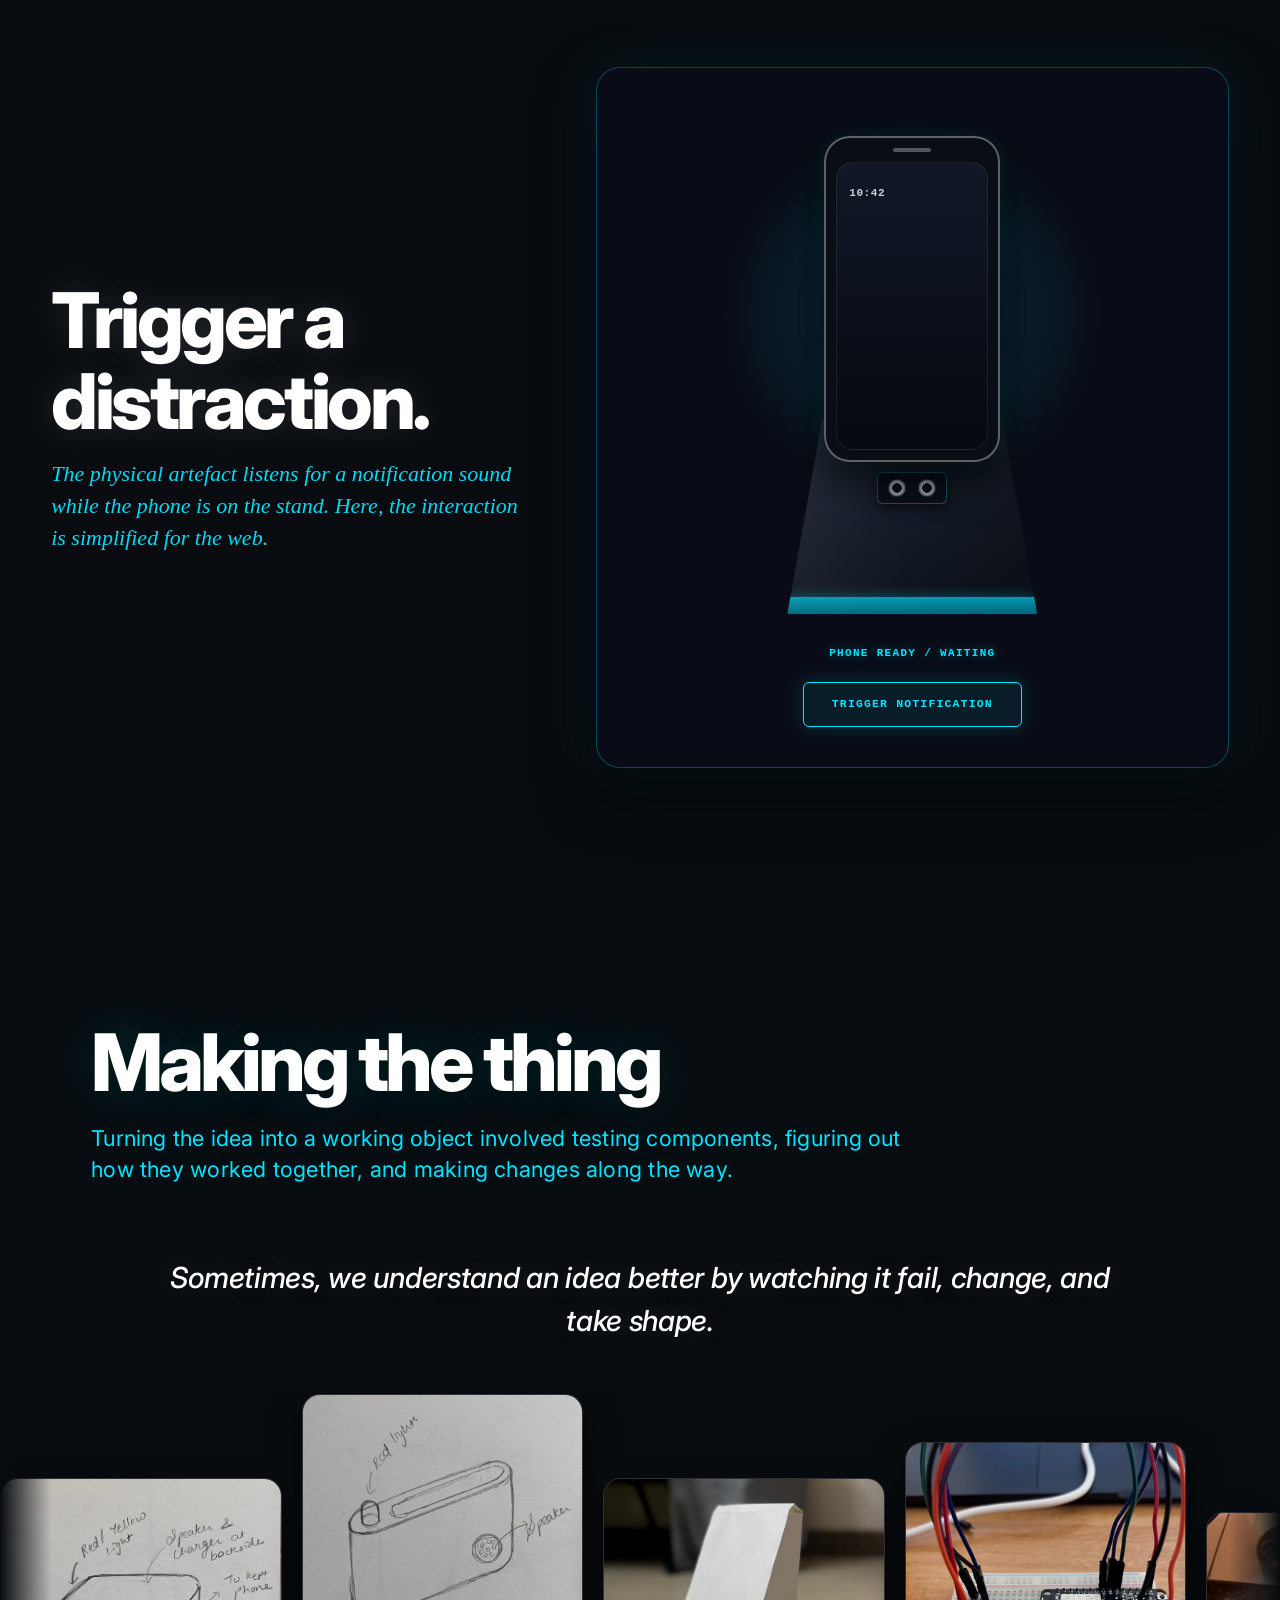
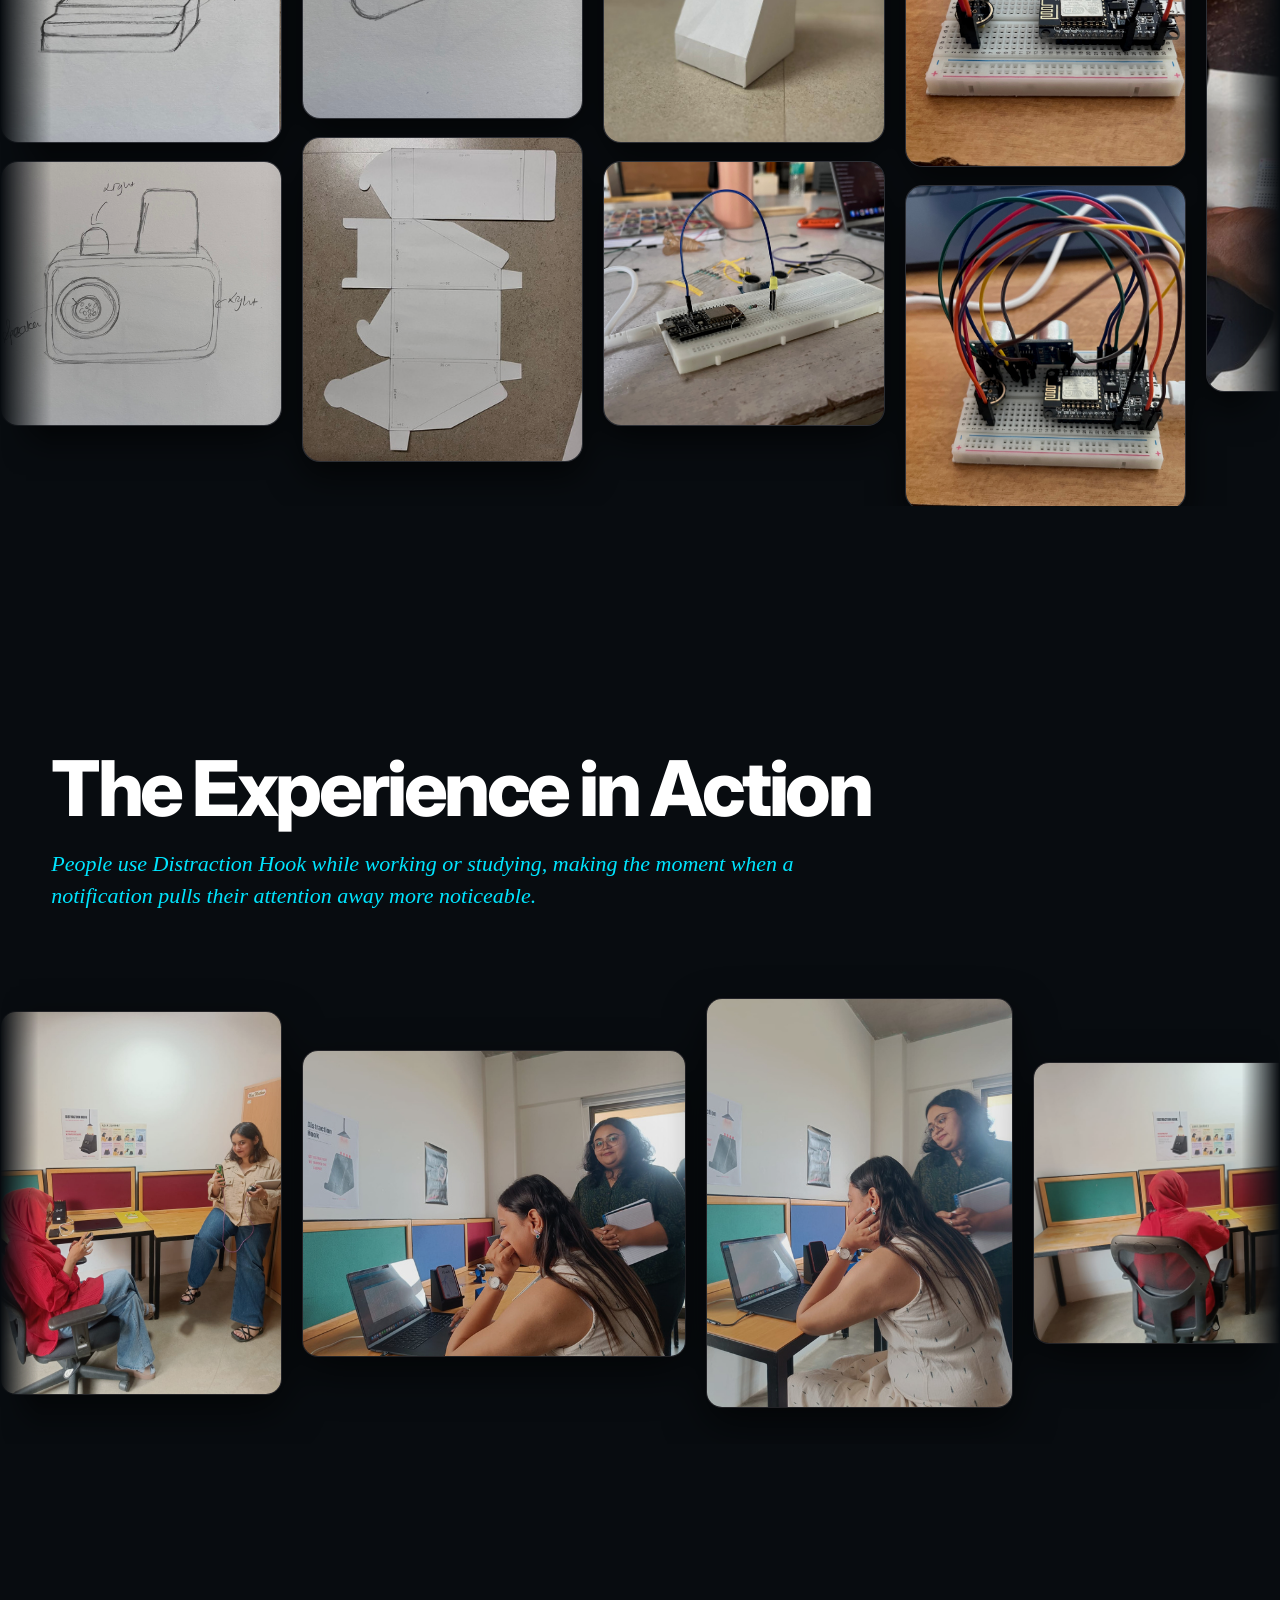
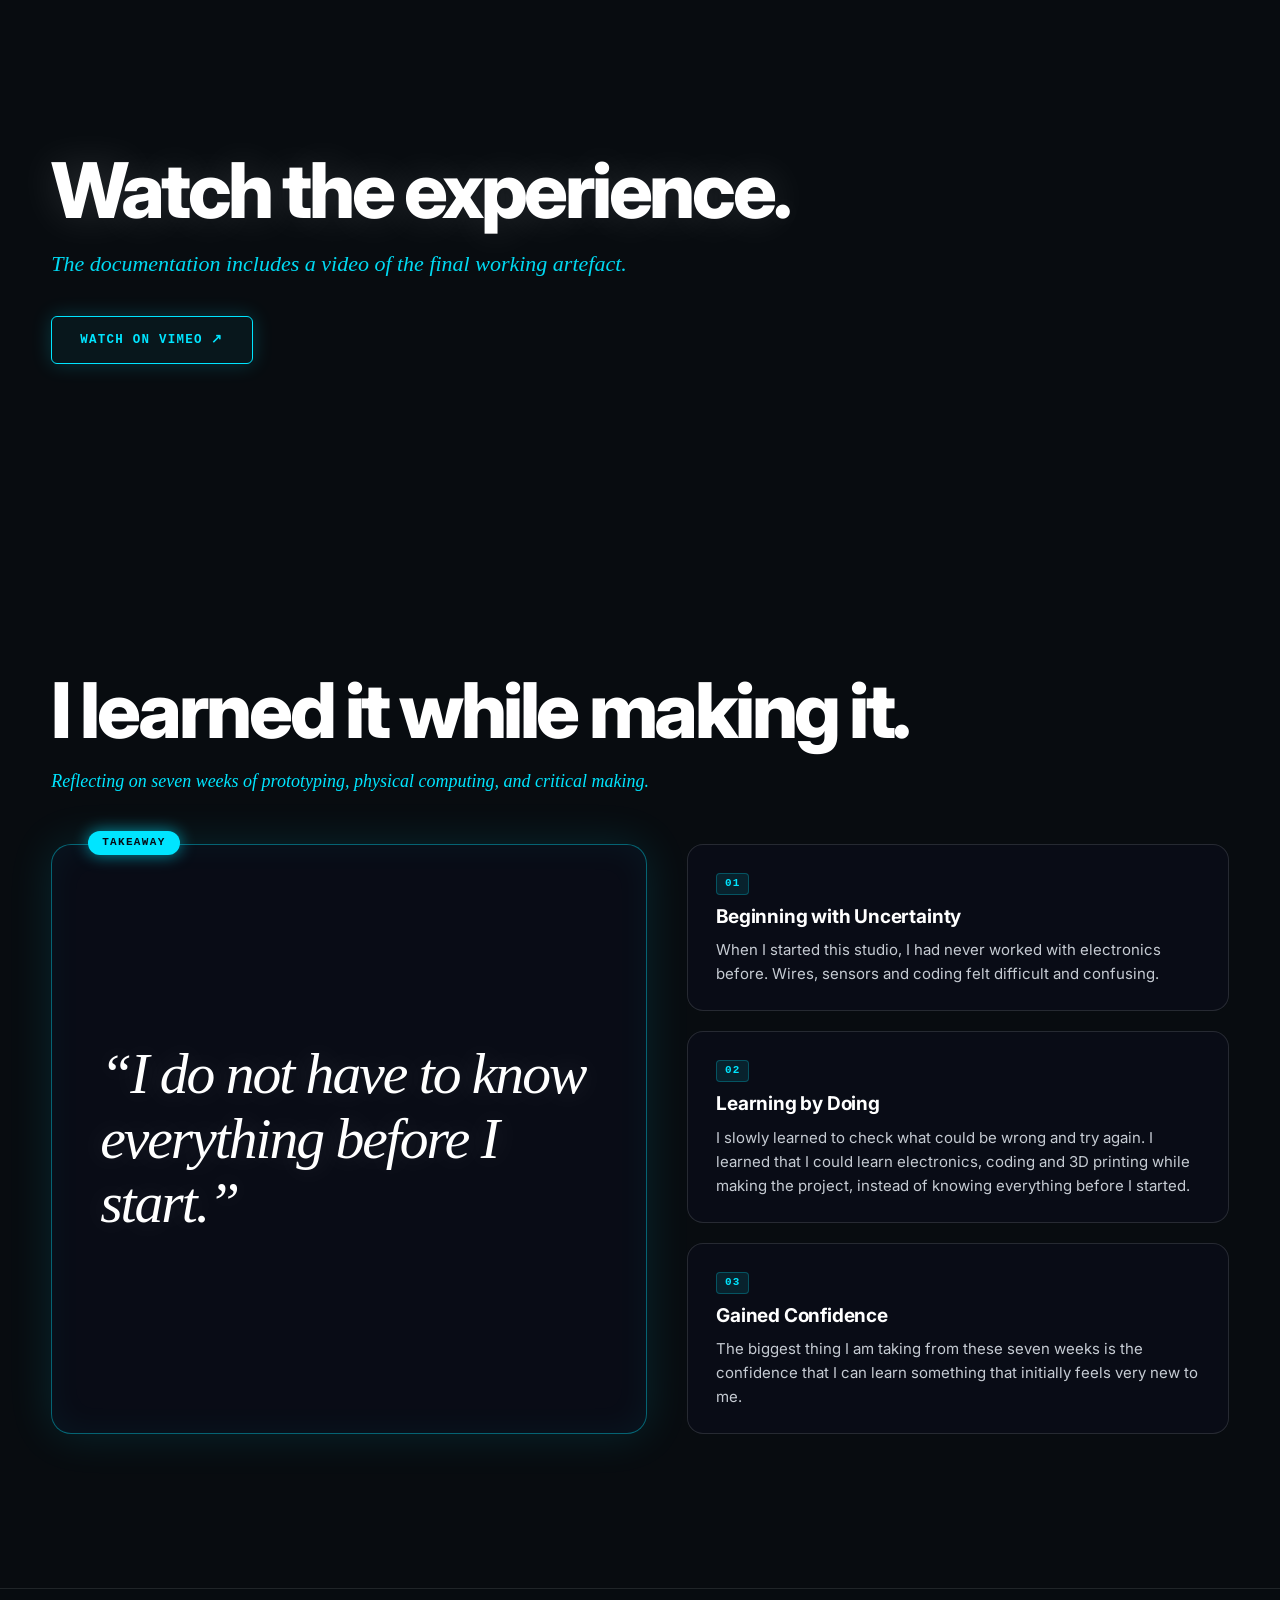
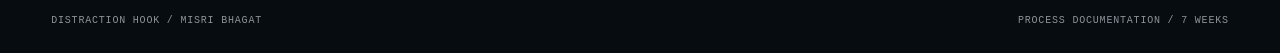
==== commit a333cb52: "....." ====
--- a/index.html
+++ b/index.html
@@ -244,11 +244,12 @@
 
     <!-- 04 INTERACTION (INTERACTIVE DEMO) -->
     <section class="interactive dark-section tech-bg-section section-pad" id="interaction">
-      <div class="interactive-intro reveal">
-        <h2 class="interactive-title">Trigger a distraction.</h2>
-        <p class="interactive-sub">The physical artefact listens for a notification sound while the phone is on the stand. Here, the interaction is simplified for the web.</p>
-      </div>
-      <div class="hook-demo reveal" id="hookDemo">
+      <div class="interactive-container narrow-wide">
+        <div class="interactive-intro reveal">
+          <h2 class="interactive-title">Trigger a distraction.</h2>
+          <p class="interactive-sub">The physical artefact listens for a notification sound while the phone is on the stand. Here, the interaction is simplified for the web.</p>
+        </div>
+        <div class="hook-demo reveal" id="hookDemo">
         <div class="demo-phone" aria-live="polite">
           <div class="phone-speaker"></div>
           <div class="phone-screen">
@@ -274,6 +275,7 @@
         <p class="demo-status" id="demoStatus">PHONE READY / WAITING</p>
         <button class="trigger-btn" id="triggerBtn" type="button">Trigger notification</button>
         <button class="reset-btn" id="resetBtn" type="button" hidden>Reset</button>
+      </div>
       </div>
     </section>
 
--- a/style.css
+++ b/style.css
@@ -867,6 +867,11 @@
 
 /* ── Section 04: Interactive Demo (Cyber Tech Design System) ── */
 .interactive {
+  position: relative;
+  overflow: hidden;
+}
+
+.interactive-container {
   display: grid;
   grid-template-columns: .85fr 1.15fr;
   gap: clamp(40px, 6vw, 90px);
@@ -1799,6 +1804,7 @@
 
   .hero,
   .interactive,
+  .interactive-container,
   .failure,
   .reflection-grid,
   .feedback-layout,
